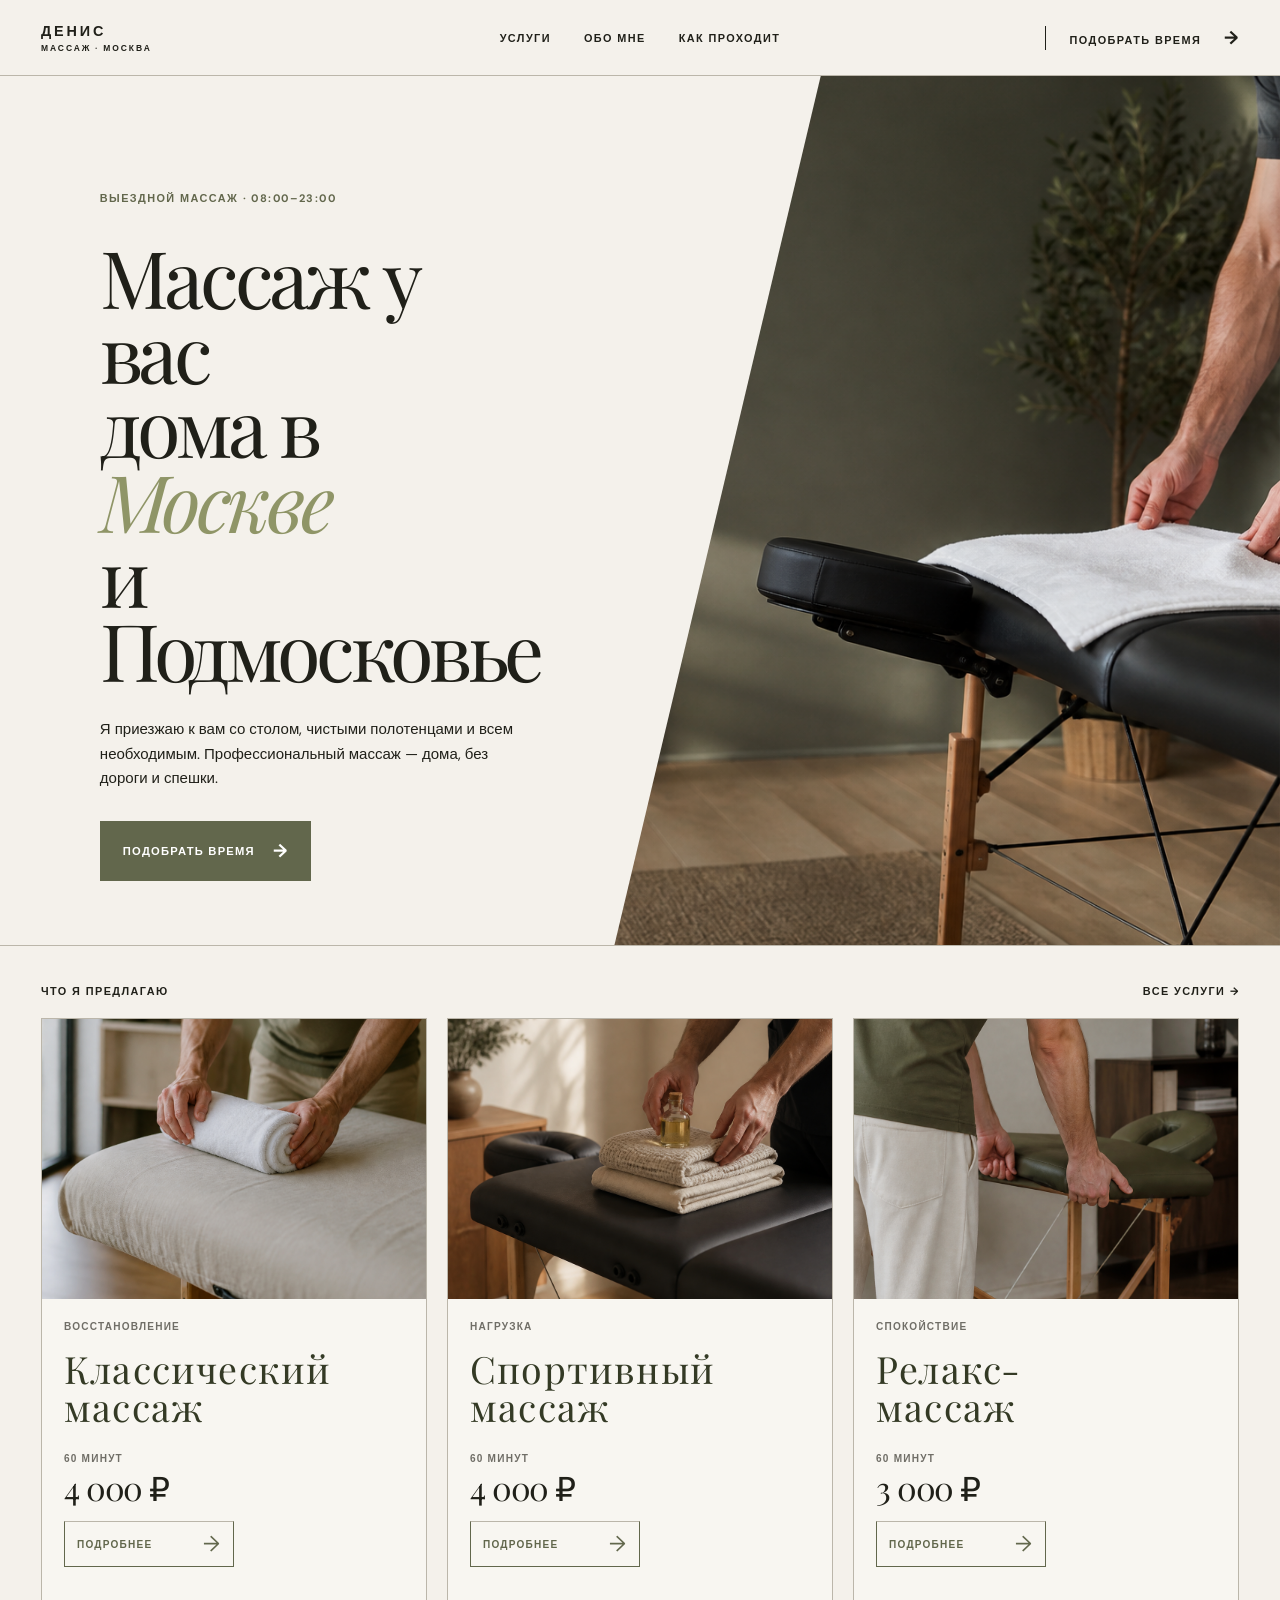
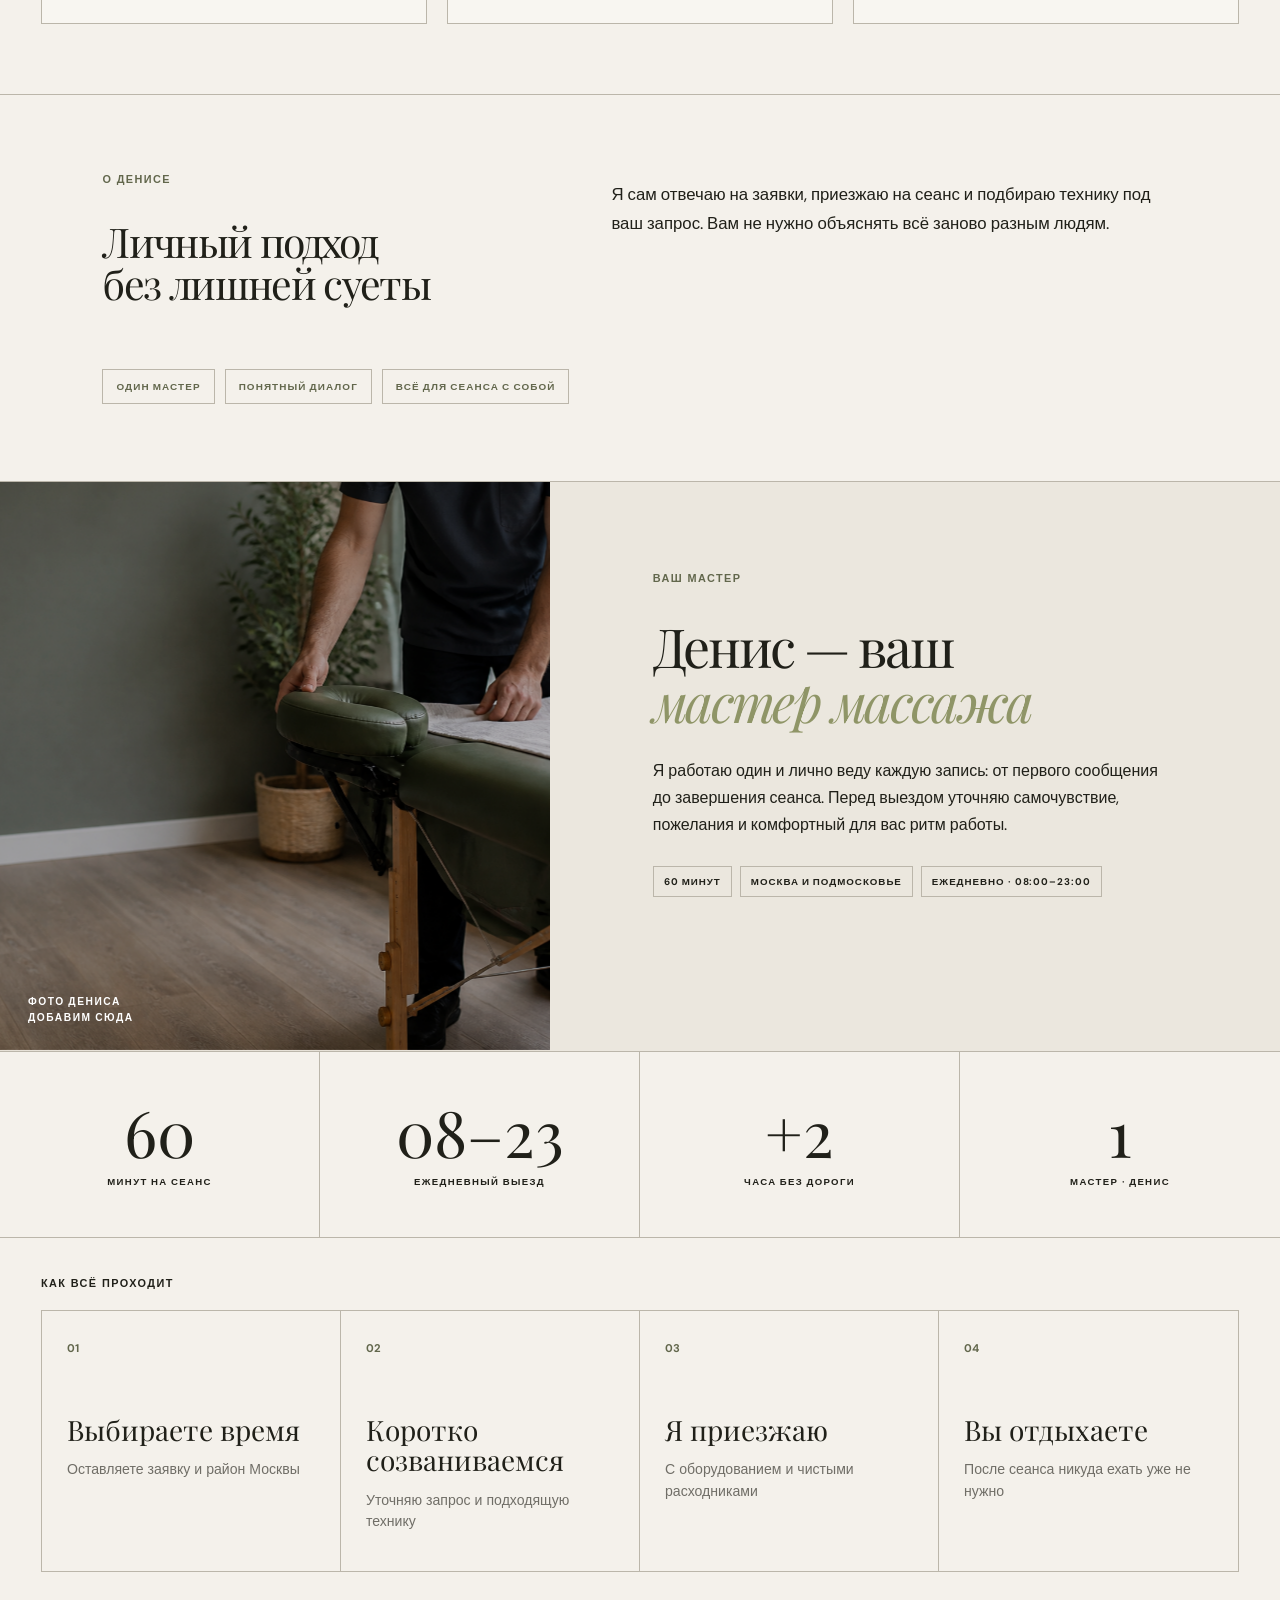
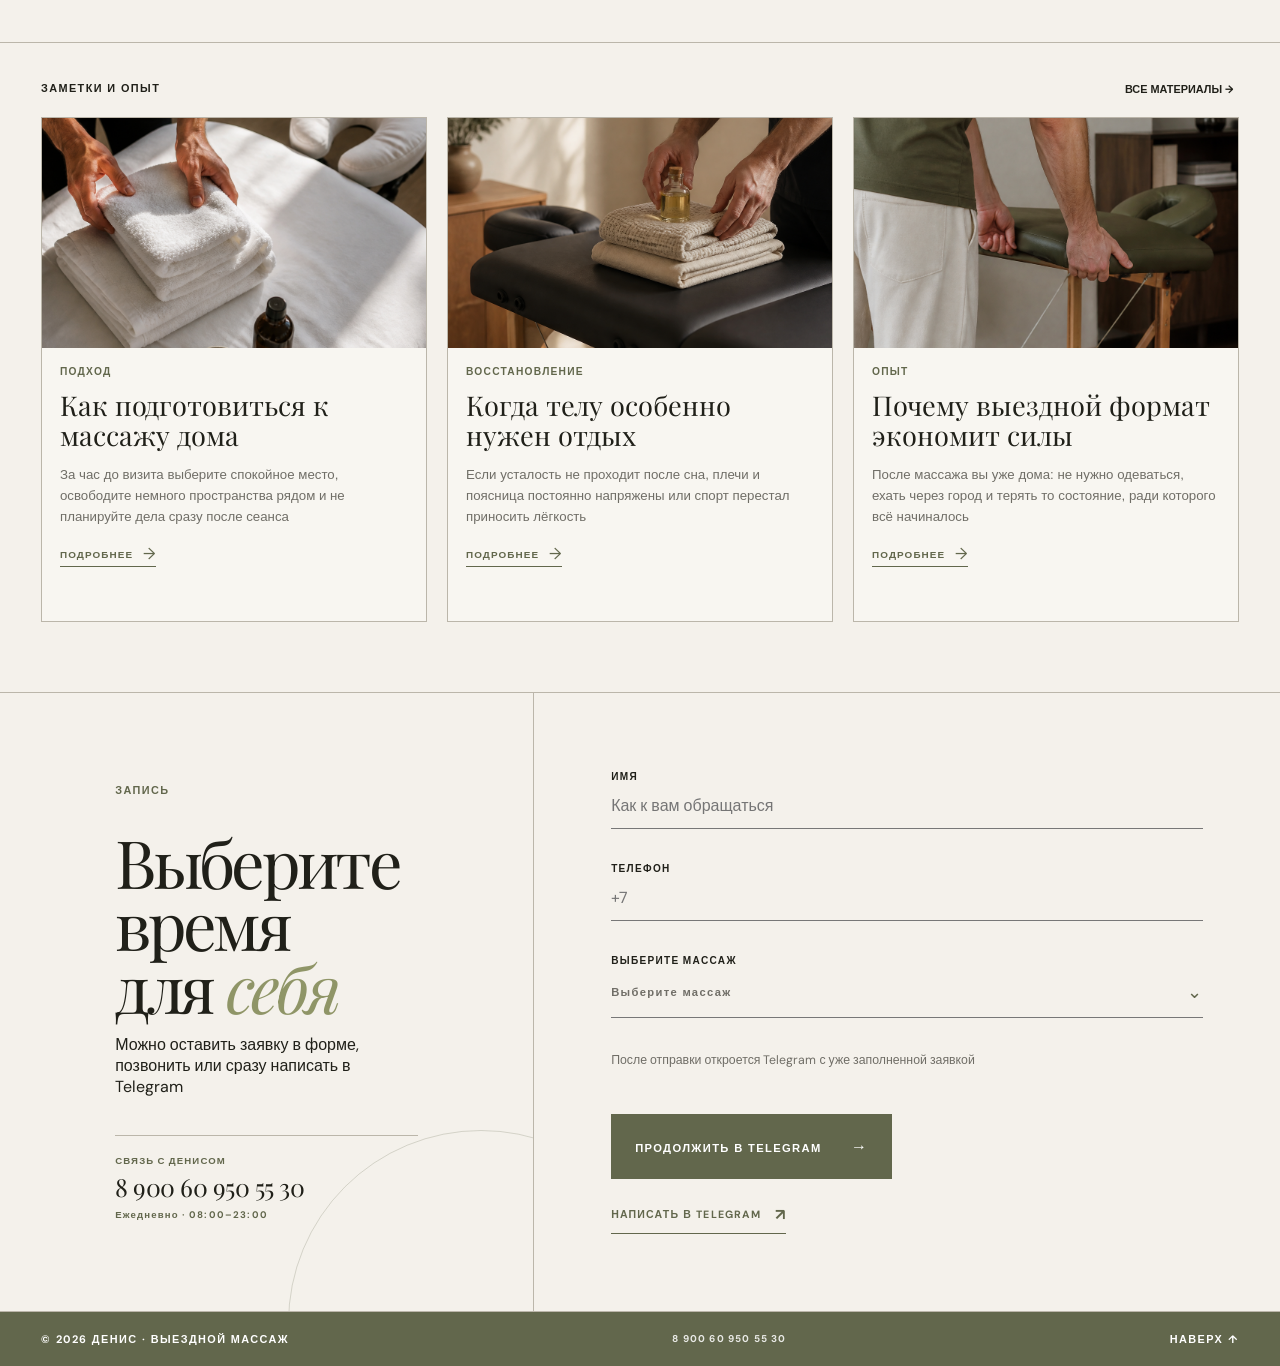
==== variants/v4/index.html @ c34b3ae1 "Publish Denis massage landing page" ====
<!DOCTYPE html>
<html lang="ru">
<head>
  <meta charset="UTF-8">
  <meta name="viewport" content="width=device-width, initial-scale=1.0">
  <title>Денис — массаж с выездом по Москве</title>
  <link rel="preconnect" href="https://fonts.googleapis.com">
  <link rel="preconnect" href="https://fonts.gstatic.com" crossorigin>
  <link href="https://fonts.googleapis.com/css2?family=DM+Sans:wght@400;500;700&family=Playfair+Display:ital,wght@0,400;0,500;1,400&display=swap" rel="stylesheet">
  <link rel="stylesheet" href="style.css">
</head>
<body>
  <header class="site-header">
    <a class="brand" href="#top">ДЕНИС <small>МАССАЖ · МОСКВА</small></a>
    <nav><a href="#services">УСЛУГИ</a><a href="#about">ОБО МНЕ</a><a href="#process">КАК ПРОХОДИТ</a></nav>
    <a class="header-cta" href="#contact">ПОДОБРАТЬ ВРЕМЯ <span>→</span></a>
  </header>

  <main id="top">
    <section class="hero">
      <div class="hero-copy">
        <p class="eyebrow">ВЫЕЗДНОЙ МАССАЖ · 08:00–23:00</p>
        <h1>Массаж у вас<br>дома в <em>Москве</em><br>и Подмосковье</h1>
        <p class="intro">Я приезжаю к вам со столом, чистыми полотенцами и всем необходимым. Профессиональный массаж — дома, без дороги и спешки.</p>
        <a class="button" href="#contact">ПОДОБРАТЬ ВРЕМЯ <span>→</span></a>
      </div>
      <div class="hero-media"><img src="../../assets/denis-massage/hero-01.png" alt="Денис подготавливает стол к сеансу массажа"></div>
    </section>

    <section id="services" class="work-section">
      <div class="section-line"><span>ЧТО Я ПРЕДЛАГАЮ</span><a href="#contact">ВСЕ УСЛУГИ →</a></div>
      <div class="service-grid">
        <article class="service-card"><button class="service-card__main" type="button" aria-expanded="false" aria-label="Открыть состав классического массажа"><img src="../../assets/denis-massage/service-01.png" alt="Подготовка к массажу"><span><small>ВОССТАНОВЛЕНИЕ</small><h2>Классический<br>массаж</h2><b>60 МИНУТ</b><strong class="service-price">4 000 ₽</strong><i class="service-card__more">ПОДРОБНЕЕ <em>→</em></i></span></button><div class="service-card__details"><div><p>Классический массаж — для снятия напряжения после рабочего дня и возвращения лёгкости</p><strong>ЧТО ВХОДИТ</strong><ul><li>спина, шея и плечи</li><li>спокойный темп под ваше самочувствие</li><li>масла, полотенца и стол привезу с собой</li></ul></div></div></article>
        <article class="service-card"><button class="service-card__main" type="button" aria-expanded="false" aria-label="Открыть состав спортивного массажа"><img src="../../assets/denis-massage/service-02.png" alt="Инвентарь мастера"><span><small>НАГРУЗКА</small><h2>Спортивный<br>массаж</h2><b>60 МИНУТ</b><strong class="service-price">4 000 ₽</strong><i class="service-card__more">ПОДРОБНЕЕ <em>→</em></i></span></button><div class="service-card__details"><div><p>Спортивный массаж — более интенсивная работа с мышцами после нагрузки или при ощущении перегрузки</p><strong>ЧТО ВХОДИТ</strong><ul><li>акцент на зоны, которые беспокоят</li><li>разогрев и глубокая проработка</li><li>рекомендации по восстановлению после сеанса</li></ul></div></div></article>
        <article class="service-card"><button class="service-card__main" type="button" aria-expanded="false" aria-label="Открыть состав релакс-массажа"><img src="../../assets/denis-massage/service-03.png" alt="Массажный стол"><span><small>СПОКОЙСТВИЕ</small><h2>Релакс-<br>массаж</h2><b>60 МИНУТ</b><strong class="service-price">3 000 ₽</strong><i class="service-card__more">ПОДРОБНЕЕ <em>→</em></i></span></button><div class="service-card__details"><div><p>Релакс-массаж — неспешный формат, чтобы переключиться и снять накопившуюся усталость</p><strong>ЧТО ВХОДИТ</strong><ul><li>мягкие расслабляющие техники</li><li>комфортная интенсивность без спешки</li><li>время, чтобы спокойно выдохнуть</li></ul></div></div></article>
      </div>
    </section>

    <section id="about" class="about-note reveal">
      <div><p class="eyebrow">О ДЕНИСЕ</p><h2>Личный подход<br>без лишней суеты</h2></div>
      <p class="about-lead">Я сам отвечаю на заявки, приезжаю на сеанс и подбираю технику под ваш запрос. Вам не нужно объяснять всё заново разным людям.</p>
      <div class="about-points"><span>ОДИН МАСТЕР</span><span>ПОНЯТНЫЙ ДИАЛОГ</span><span>ВСЁ ДЛЯ СЕАНСА С СОБОЙ</span></div>
    </section>

    <section class="master reveal" aria-labelledby="master-title">
      <div class="master-photo"><img class="parallax-media" src="../../assets/denis-massage/hero-04.png" alt="Фотография массажиста Дениса — замените на личный портрет"><span>ФОТО ДЕНИСА<br>ДОБАВИМ СЮДА</span></div>
      <div class="master-copy"><p class="eyebrow">ВАШ МАСТЕР</p><h2 id="master-title">Денис — ваш<br><em>мастер массажа</em></h2><p>Я работаю один и лично веду каждую запись: от первого сообщения до завершения сеанса. Перед выездом уточняю самочувствие, пожелания и комфортный для вас ритм работы.</p><div class="master-details"><span>60 МИНУТ</span><span>МОСКВА И ПОДМОСКОВЬЕ</span><span>ЕЖЕДНЕВНО · 08:00–23:00</span></div></div>
    </section>

    <section class="figures reveal" aria-label="Формат работы"><div><strong>60</strong><span>МИНУТ НА СЕАНС</span></div><div><strong>08–23</strong><span>ЕЖЕДНЕВНЫЙ ВЫЕЗД</span></div><div><strong>+2</strong><span>ЧАСА БЕЗ ДОРОГИ</span></div><div><strong>1</strong><span>МАСТЕР · ДЕНИС</span></div></section>

    <section id="process" class="process"><div class="section-line"><span>КАК ВСЁ ПРОХОДИТ</span></div><div class="process-grid"><article><b>01</b><h3>Выбираете время</h3><p>Оставляете заявку и район Москвы</p></article><article><b>02</b><h3>Коротко созваниваемся</h3><p>Уточняю запрос и подходящую технику</p></article><article><b>03</b><h3>Я приезжаю</h3><p>С оборудованием и чистыми расходниками</p></article><article><b>04</b><h3>Вы отдыхаете</h3><p>После сеанса никуда ехать уже не нужно</p></article></div></section>

    <section class="journal reveal"><div class="section-line"><span>ЗАМЕТКИ И ОПЫТ</span><button class="all-materials" type="button" data-materials-open>ВСЕ МАТЕРИАЛЫ →</button></div><div class="journal-grid" data-hover-style="lift" data-journal-link="underline"><article class="journal-card"><button class="journal-card__main" type="button" aria-expanded="false"><img src="../../assets/denis-massage/service-04.png" alt="Подготовка к сеансу"><div><p>ПОДХОД</p><h3>Как подготовиться к массажу дома</h3><span>За час до визита выберите спокойное место, освободите немного пространства рядом и не планируйте дела сразу после сеанса</span><i class="journal-card__more">ПОДРОБНЕЕ <em>→</em></i></div></button><div class="journal-card__details"><div><strong>КРАТКАЯ ИНСТРУКЦИЯ</strong><ol><li>Выберите тихое место, где поместится стол</li><li>Освободите проход к месту сеанса</li><li>Не ешьте плотно за 60–90 минут до визита</li><li>Расскажите Денису о самочувствии и зонах, которые беспокоят</li></ol></div></div></article><article class="journal-card"><button class="journal-card__main" type="button" aria-expanded="false"><img src="../../assets/denis-massage/service-02.png" alt="Массажные принадлежности"><div><p>ВОССТАНОВЛЕНИЕ</p><h3>Когда телу особенно нужен отдых</h3><span>Если усталость не проходит после сна, плечи и поясница постоянно напряжены или спорт перестал приносить лёгкость</span><i class="journal-card__more">ПОДРОБНЕЕ <em>→</em></i></div></button><div class="journal-card__details"><div><strong>ОБРАТИТЕ ВНИМАНИЕ</strong><ol><li>Напряжение в шее и плечах не проходит после сна</li><li>Поясница устаёт от сидячей работы</li><li>После спорта мышцы долго остаются тяжёлыми</li><li>Отдых перестал возвращать привычную лёгкость</li></ol></div></div></article><article class="journal-card"><button class="journal-card__main" type="button" aria-expanded="false"><img src="../../assets/denis-massage/service-03.png" alt="Рабочее место мастера"><div><p>ОПЫТ</p><h3>Почему выездной формат экономит силы</h3><span>После массажа вы уже дома: не нужно одеваться, ехать через город и терять то состояние, ради которого всё начиналось</span><i class="journal-card__more">ПОДРОБНЕЕ <em>→</em></i></div></button><div class="journal-card__details"><div><strong>ЧТО ОСТАЁТСЯ У ВАС</strong><ol><li>Время, которое обычно уходит на дорогу</li><li>Возможность сразу отдохнуть или лечь спать</li><li>Стол, масла и полотенца уже привезены</li><li>Спокойное состояние после сеанса</li></ol></div></div></article></div></section>

    <section id="contact" class="contact reveal"><div class="contact-intro"><p class="eyebrow">ЗАПИСЬ</p><h2>Выберите время<br>для <em>себя</em></h2><p>Можно оставить заявку в форме, позвонить или сразу написать в Telegram</p><div class="contact-direct"><span>СВЯЗЬ С ДЕНИСОМ</span><strong>8 900 60 950 55 30</strong><small>Ежедневно · 08:00–23:00</small></div></div><form data-booking-form><label>ИМЯ<input name="name" type="text" placeholder="Как к вам обращаться" required></label><label>ТЕЛЕФОН<input name="phone" type="tel" placeholder="+7" required></label><div class="massage-field"><span>ВЫБЕРИТЕ МАССАЖ</span><button class="massage-select__trigger is-placeholder" type="button" aria-expanded="false">Выберите массаж <b>⌄</b></button><div class="massage-select__menu" hidden><button type="button">Классический массаж</button><button type="button">Спортивный массаж</button><button type="button">Релакс-массаж</button><button type="button">Лимфодренажный массаж</button></div></div><p class="booking-hint">После отправки откроется Telegram с уже заполненной заявкой</p><button type="submit">ПРОДОЛЖИТЬ В TELEGRAM <span>→</span></button><a class="telegram-link" data-telegram-link href="https://t.me/share/url?url=&text=Хочу%20записаться%20на%20массаж" target="_blank" rel="noopener">НАПИСАТЬ В TELEGRAM <span>↗</span></a></form></section>
  </main>
  <footer><span>© 2026 ДЕНИС · ВЫЕЗДНОЙ МАССАЖ</span><span class="footer-phone">8 900 60 950 55 30</span><a href="#top">НАВЕРХ ↑</a></footer>
  <dialog class="materials-dialog" data-materials-dialog><div class="materials-dialog__head"><div><p class="eyebrow">ЗАМЕТКИ И ОПЫТ</p><h2>Все материалы</h2></div><button type="button" data-materials-close aria-label="Закрыть">×</button></div><div class="materials-filter" role="group"><button type="button" class="is-active" data-filter="all">Все</button><button type="button" data-filter="approach">Подход</button><button type="button" data-filter="recovery">Восстановление</button><button type="button" data-filter="experience">Опыт</button></div><div class="materials-list"><button type="button" data-topic="approach" data-material="prepare"><b>ПОДХОД</b><h3>Как подготовиться к массажу дома</h3><span>ОТКРЫТЬ МАТЕРИАЛ →</span></button><button type="button" data-topic="recovery" data-material="rest"><b>ВОССТАНОВЛЕНИЕ</b><h3>Когда телу особенно нужен отдых</h3><span>ОТКРЫТЬ МАТЕРИАЛ →</span></button><button type="button" data-topic="experience" data-material="home"><b>ОПЫТ</b><h3>Почему выездной формат экономит силы</h3><span>ОТКРЫТЬ МАТЕРИАЛ →</span></button></div><section class="material-reading" data-material-reading hidden></section></dialog>
  <script src="script.js"></script>
</body>
</html>
---- variants/v4/style.css ----
:root{--ink:#202019;--paper:#f4f1eb;--olive:#62674c;--line:#bbb6aa;--muted:#706e67}*{box-sizing:border-box}html{scroll-behavior:smooth}body{margin:0;background:var(--paper);color:var(--ink);font-family:"DM Sans",sans-serif}.site-header{height:76px;border-bottom:1px solid var(--line);display:grid;grid-template-columns:1fr auto 1fr;align-items:center;padding:0 3.2vw;gap:30px}.brand{font-weight:700;letter-spacing:.2em;font-size:.9rem;color:inherit;text-decoration:none}.brand small{display:block;font-size:.53rem;letter-spacing:.23em;margin-top:3px}nav{display:flex;gap:33px}nav a,.header-cta,.section-line,.eyebrow,footer{font-size:.68rem;font-weight:700;letter-spacing:.13em}.site-header a{color:inherit;text-decoration:none}.header-cta{justify-self:end;border-left:1px solid var(--ink);padding-left:24px}.header-cta span,.button span{margin-left:18px;font-size:1.15rem}.hero{min-height:600px;border-bottom:1px solid var(--line);display:grid;grid-template-columns:48% 52%;position:relative}.hero-copy{padding:9vw 7.8vw 5vw}.eyebrow{color:var(--olive);margin:0 0 34px}.hero h1,.about h2,.contact h2{font:400 clamp(3.3rem,6.2vw,6.8rem)/.94 "Playfair Display",serif;letter-spacing:-.055em;margin:0}.hero h1 em,.contact h2 em{color:#8f9567;font-weight:400}.intro{max-width:425px;font-size:.94rem;line-height:1.65;margin:30px 0}.button{display:inline-flex;align-items:center;background:var(--olive);color:#fff;text-decoration:none;padding:18px 23px;font-size:.7rem;font-weight:700;letter-spacing:.11em}.hero-media{clip-path:polygon(31% 0,100% 0,100% 100%,0 100%);overflow:hidden}.hero-media img{width:100%;height:100%;object-fit:cover;object-position:center}.work-section,.process{padding:38px 3.2vw 70px;border-bottom:1px solid var(--line)}.section-line{display:flex;justify-content:space-between;padding-bottom:20px}.section-line a{color:inherit;text-decoration:none}.service-grid{display:grid;grid-template-columns:repeat(3,1fr);gap:20px}.service-grid article{border:1px solid var(--line);background:#f8f6f1}.service-grid img{width:100%;height:280px;object-fit:cover}.service-grid div{padding:17px}.service-grid p,.service-grid span{font-size:.63rem;font-weight:700;letter-spacing:.12em;color:var(--muted)}.service-grid h2{font:400 2.35rem/1 "Playfair Display",serif;margin:15px 0 24px}.about{display:grid;grid-template-columns:43% 57%;border-bottom:1px solid var(--line);min-height:520px}.about>img{width:100%;height:100%;object-fit:cover}.about-copy{padding:7vw 8vw;background:linear-gradient(90deg,transparent 62%,rgba(255,255,255,.32) 62%)}.about h2{font-size:clamp(2.8rem,4.2vw,5.3rem)}.about-copy>p:not(.eyebrow){max-width:520px;line-height:1.7;margin:28px 0}.text-link{font-size:.7rem;font-weight:700;letter-spacing:.1em;color:var(--olive);text-decoration:none;border-bottom:1px solid currentColor;padding-bottom:5px}.figures{display:grid;grid-template-columns:repeat(4,1fr);border-bottom:1px solid var(--line)}.figures div{min-height:185px;border-right:1px solid var(--line);display:grid;place-content:center;text-align:center}.figures div:last-child{border:0}.figures strong{font:400 clamp(3rem,5vw,5rem)/1 "Playfair Display",serif}.figures span{margin-top:11px;font-size:.6rem;font-weight:700;letter-spacing:.14em}.process-grid{display:grid;grid-template-columns:repeat(4,1fr);border:1px solid var(--line)}.process-grid article{min-height:240px;padding:25px;border-right:1px solid var(--line)}.process-grid article:last-child{border:0}.process b{font-size:.7rem;color:var(--olive)}.process h3{font:400 1.75rem/1.1 "Playfair Display",serif;margin:58px 0 10px}.process p{font-size:.88rem;color:var(--muted);line-height:1.5}.contact{display:grid;grid-template-columns:1fr 1.4fr;border-bottom:1px solid var(--line)}.contact>div{padding:7vw 9vw}.contact h2{font-size:clamp(3.2rem,5.2vw,6rem)}.contact>div>p:last-child{line-height:1.7}.contact form{padding:6vw;border-left:1px solid var(--line);display:grid;gap:22px}.contact label{font-size:.63rem;font-weight:700;letter-spacing:.13em}.contact input,.contact select{width:100%;border:0;border-bottom:1px solid #777;background:transparent;padding:12px 0;font:1rem "DM Sans",sans-serif;outline:0}.contact button{justify-self:start;margin-top:12px;border:0;background:var(--olive);color:#fff;padding:18px 24px;font-size:.7rem;font-weight:700;letter-spacing:.12em;cursor:pointer}.contact button span{margin-left:25px;font-size:1rem}footer{display:flex;justify-content:space-between;padding:20px 3.2vw;background:var(--olive);color:#fff}footer a{color:#fff;text-decoration:none}@media(max-width:760px){.site-header{grid-template-columns:1fr auto;height:68px}.site-header nav{display:none}.hero,.about,.contact{grid-template-columns:1fr}.hero-copy{padding:90px 7vw 45px}.hero-media{clip-path:none;height:420px}.service-grid,.figures,.process-grid{grid-template-columns:1fr}.service-grid,.process-grid{gap:14px;border:0}.service-grid article,.process-grid article{border:1px solid var(--line)}.figures div{min-height:135px;border-bottom:1px solid var(--line)}.about>img{height:420px}.about-copy,.contact>div,.contact form{padding:60px 7vw;border:0}.contact form{border-top:1px solid var(--line)}}
/* V4 interaction and editorial extensions */
.reveal,.service-grid article,.process-grid article,.journal-grid article{opacity:0;transform:translateY(28px);transition:opacity .7s cubic-bezier(.22,1,.36,1) var(--delay,0ms),transform .7s cubic-bezier(.22,1,.36,1) var(--delay,0ms)}
.reveal.is-visible,.service-grid article.is-visible,.process-grid article.is-visible,.journal-grid article.is-visible{opacity:1;transform:none}
.site-header a,.button,.service-grid article,.process-grid article,.journal-grid article,.contact button{transition:transform .32s cubic-bezier(.22,1,.36,1),box-shadow .32s ease,background .25s ease,color .25s ease}
.site-header a:hover,.text-link:hover{color:var(--olive)}.button:hover,.contact button:hover{transform:translateY(-3px);box-shadow:0 14px 26px rgba(45,48,34,.22);background:#4e533c}.service-grid article:hover,.journal-grid article:hover{transform:translateY(-8px);box-shadow:0 18px 34px rgba(32,32,25,.13)}.service-grid article:hover img,.journal-grid article:hover img{filter:saturate(1.12);transform:scale(1.03)}.service-grid img,.journal-grid img{transition:transform .5s cubic-bezier(.22,1,.36,1),filter .4s ease}.service-grid article,.journal-grid article{overflow:hidden}.process-grid article:hover{background:#ebe7de;transform:translateY(-4px)}
.master{display:grid;grid-template-columns:43% 57%;border-bottom:1px solid var(--line);min-height:570px}.master-photo{position:relative;overflow:hidden;background:#e6e1d7}.master-photo img{width:100%;height:100%;object-fit:cover;filter:brightness(.75)}.master-photo span{position:absolute;left:28px;bottom:24px;color:#fff;font-size:.64rem;line-height:1.6;font-weight:700;letter-spacing:.15em}.master-copy{padding:7vw 8vw;background:linear-gradient(90deg,transparent 62%,rgba(255,255,255,.32) 62%)}.master h2{font:400 clamp(2.8rem,4.2vw,5.3rem)/.96 "Playfair Display",serif;letter-spacing:-.045em;margin:0}.master h2 em{color:#8f9567}.master-copy>p:not(.eyebrow){max-width:560px;line-height:1.7;margin:28px 0}.master-details{display:flex;flex-wrap:wrap;gap:8px}.master-details span{border:1px solid var(--line);padding:8px 10px;font-size:.61rem;font-weight:700;letter-spacing:.1em}
.journal{padding:38px 3.2vw 70px;border-bottom:1px solid var(--line)}.journal-grid{display:grid;grid-template-columns:repeat(3,1fr);gap:20px}.journal-grid article{border:1px solid var(--line);background:#f8f6f1}.journal-grid img{width:100%;height:230px;object-fit:cover}.journal-grid div{padding:18px}.journal-grid p,.journal-grid a{font-size:.64rem;font-weight:700;letter-spacing:.12em;color:var(--olive);text-decoration:none}.journal-grid h3{font:400 1.7rem/1.08 "Playfair Display",serif;margin:14px 0 24px}.select-wrap{display:block;position:relative}.select-wrap::after{content:"⌄";position:absolute;right:4px;bottom:13px;font-size:1rem;pointer-events:none;color:var(--olive)}.contact select{appearance:none;cursor:pointer;padding-right:28px}.contact select:focus,.contact input:focus{border-bottom-color:var(--olive);box-shadow:0 5px 0 -4px var(--olive)}
@media(max-width:760px){.master{grid-template-columns:1fr}.master-photo{height:420px}.master-copy{padding:60px 7vw}.journal-grid{grid-template-columns:1fr}.journal-grid img{height:270px}}

/* Разводим вводный блок и личный профиль Дениса */
.about{display:none}.about-note{display:grid;grid-template-columns:minmax(260px,.8fr) 1fr;gap:56px;padding:6vw 8vw;border-bottom:1px solid var(--line);align-items:start}.about-note h2{font:400 clamp(2.1rem,3.2vw,3.8rem)/1.04 "Playfair Display",serif;letter-spacing:-.04em;margin:0}.about-lead{max-width:560px;margin:8px 0 0;font-size:1.05rem;line-height:1.75}.about-points{grid-column:1/-1;display:flex;gap:10px;flex-wrap:wrap;margin-top:8px}.about-points span{padding:10px 13px;border:1px solid var(--line);font-size:.62rem;font-weight:700;letter-spacing:.11em;color:var(--olive)}

/* Кастомный список — карточка, а не нативное меню браузера */
.massage-field{position:relative;z-index:5}.massage-field>span{display:block;font-size:.63rem;font-weight:700;letter-spacing:.13em}.massage-select__trigger{width:100%;display:flex;justify-content:space-between;align-items:center;padding:13px 0;border:0;border-bottom:1px solid #777;background:transparent;color:var(--ink);font:1rem "DM Sans",sans-serif;text-align:left;cursor:pointer}.massage-select__trigger b{font-size:1.15rem;font-weight:400;color:var(--olive);transition:transform .22s ease}.massage-field.is-open .massage-select__trigger b{transform:rotate(180deg)}.massage-select__menu{position:absolute;left:0;right:0;top:calc(100% + 10px);padding:9px;border:1px solid rgba(32,32,25,.09);border-radius:18px;background:#fff;box-shadow:0 18px 36px rgba(32,32,25,.16)}.massage-select__menu[hidden]{display:none}.massage-select__menu button{width:100%;display:flex;align-items:center;padding:12px 13px;border:0;border-radius:11px;background:transparent;color:var(--ink);font:500 .95rem "DM Sans",sans-serif;text-align:left;cursor:pointer;transition:background .18s,color .18s}.massage-select__menu button:hover,.massage-select__menu button.is-selected{background:#f0eee8;color:var(--olive)}

@media(max-width:760px){.about-note{grid-template-columns:1fr;padding:60px 7vw;gap:18px}.about-points{margin-top:6px}.about-lead{margin:0}}

/* Раскрывающиеся услуги */
.service-card{overflow:hidden}.service-card__main{display:block;width:100%;padding:0;border:0;background:#f8f6f1;color:var(--ink);text-align:left;cursor:pointer}.service-card__main img{display:block;width:100%;height:280px;object-fit:cover}.service-card__main>span{display:block;padding:17px}.service-card__main small,.service-card__main b{display:block;font-size:.63rem;font-weight:700;letter-spacing:.12em;color:var(--muted)}.service-card__main h2{font:400 2.35rem/1 "Playfair Display",serif;margin:15px 0 24px}.service-card__main i{display:flex;justify-content:space-between;align-items:center;margin-top:16px;padding-top:12px;border-top:1px solid var(--line);font-style:normal;font-size:.63rem;font-weight:700;letter-spacing:.12em;color:var(--olive)}.service-card__main i em{font:400 1.35rem/1 "DM Sans",sans-serif;transition:transform .28s ease}.service-card.is-open .service-card__main i em{transform:rotate(45deg)}.service-card__details{display:grid;grid-template-rows:0fr;background:#eeebe4;transition:grid-template-rows .38s cubic-bezier(.22,1,.36,1)}.service-card__details>*{overflow:hidden}.service-card.is-open .service-card__details{grid-template-rows:1fr}.service-card__details p,.service-card__details ul{margin:0 18px}.service-card__details p{padding-top:18px;font-size:.9rem;line-height:1.55}.service-card__details ul{padding:14px 0 19px 18px;font-size:.78rem;line-height:1.7;color:var(--muted)}

/* Заметки: четыре демонстрационных hover-эффекта */
.all-materials{border:0;background:transparent;color:var(--ink);font:inherit;cursor:pointer}.hover-chooser{display:flex;align-items:center;gap:6px;flex-wrap:wrap;margin:-4px 0 18px}.hover-chooser span{margin-right:4px;color:var(--muted);font-size:.6rem;font-weight:700;letter-spacing:.12em}.hover-chooser button{padding:6px 8px;border:1px solid var(--line);border-radius:4px;background:transparent;color:var(--muted);font:600 .6rem "DM Sans",sans-serif;letter-spacing:.07em;cursor:pointer}.hover-chooser button.is-active,.hover-chooser button:hover{background:var(--olive);border-color:var(--olive);color:#fff}.journal-grid article>div>span{display:block;margin-top:15px;color:var(--muted);font-size:.83rem;line-height:1.58}.journal-grid[data-hover-style="frame"] article:hover{transform:none;box-shadow:inset 0 0 0 6px var(--olive)}.journal-grid[data-hover-style="frame"] article:hover img{transform:none;filter:sepia(.22)}.journal-grid[data-hover-style="reveal"] article{position:relative}.journal-grid[data-hover-style="reveal"] article::after{content:"ЧИТАТЬ ЗАМЕТКУ →";position:absolute;inset:auto 16px 16px 16px;padding:12px;background:var(--olive);color:#fff;font-size:.62rem;font-weight:700;letter-spacing:.11em;transform:translateY(60px);opacity:0;transition:transform .3s ease,opacity .3s ease}.journal-grid[data-hover-style="reveal"] article:hover::after{transform:translateY(0);opacity:1}.journal-grid[data-hover-style="reveal"] article:hover{transform:none;box-shadow:none}.journal-grid[data-hover-style="quiet"] article:hover{transform:none;box-shadow:none;background:#eeebe4}.journal-grid[data-hover-style="quiet"] article:hover img{transform:scale(1.01);filter:grayscale(.25)}

/* До выбора остаётся нейтральная строка, без акцента */
.massage-select__trigger.is-placeholder{color:var(--muted)}

/* Карточка услуги остаётся чистой до клика, а состав открывается отдельным акцентным слоем */
.service-card__main>span{padding:22px}.service-card__main h2{margin:18px 0 28px}.service-card.is-open .service-card__main{background:#eeebe4}.service-card.is-open .service-card__main img{filter:brightness(.86) saturate(.9)}.service-card__details{background:var(--olive);color:#fff}.service-card__details p,.service-card__details ul{margin:0 22px}.service-card__details p{padding-top:22px;font-size:.92rem;line-height:1.6}.service-card__details strong{display:block;margin:18px 22px 0;font-size:.62rem;letter-spacing:.13em}.service-card__details ul{padding:13px 0 24px 18px;color:rgba(255,255,255,.82);font-size:.8rem;line-height:1.75}

/* Раскрытая часть остаётся светлой и читаемой, без декоративной заливки */
.service-card__details{background:#f8f6f1;color:var(--ink);border-top:1px solid var(--line)}.service-card__details p{color:var(--ink);font-weight:500}.service-card__details strong{color:var(--olive)}.service-card__details ul{display:grid;gap:0;padding:10px 0 24px;list-style:none;color:var(--ink)}.service-card__details li{display:grid;grid-template-columns:20px 1fr;gap:8px;padding:10px 0;border-top:1px solid rgba(98,103,76,.24)}.service-card__details li::before{content:"—";color:var(--olive);font-weight:700}

/* Кнопка даёт понятную причину нажать на услугу */
.service-card__more{display:inline-flex;align-items:center;gap:18px;margin-top:20px;padding:10px 12px;border:1px solid var(--olive);background:transparent;color:var(--olive);font-style:normal;font-size:.61rem;font-weight:700;letter-spacing:.11em}.service-card__more em{font:400 1rem/1 "DM Sans",sans-serif}.service-card__main:hover .service-card__more{background:var(--olive);color:#fff}.service-card__main h2{color:#343a25}

/* Закрытые подробности не оставляют под карточками пустых цветных блоков */
.service-card__details,.journal-card__details{display:block;max-height:0;overflow:hidden;border-top:0;background:transparent;transition:max-height .38s cubic-bezier(.22,1,.36,1),background .22s ease}.service-card.is-open .service-card__details{max-height:420px;border-top:1px solid var(--line);background:#f8f6f1}.journal-card.is-open .journal-card__details{max-height:500px;background:#eeebe4}.service-card__more{width:50%;min-width:132px;justify-content:space-between}

/* В услугах интерактивна только кнопка «Подробнее», не вся карточка */
.service-grid article:hover{transform:none;box-shadow:none}.service-grid article:hover img{filter:none;transform:none}.service-card__main:hover .service-card__more{background:transparent;color:var(--olive)}.service-card__main:has(.service-card__more:hover) .service-card__more{background:var(--olive);color:#fff}

/* Цена отделена от длительности и считывается с первого взгляда */
.service-price{display:block;margin-top:8px;color:var(--ink);font:400 2.05rem/1 "Playfair Display",serif;letter-spacing:-.035em}

/* Заметки раскрываются так же спокойно, как и услуги */
.journal-card__main{display:block;width:100%;padding:0;border:0;background:transparent;color:var(--ink);text-align:left;cursor:pointer}.journal-card__main img{display:block;width:100%;height:230px;object-fit:cover}.journal-card__main>div{padding:18px}.journal-card__main p{font-size:.64rem;font-weight:700;letter-spacing:.12em;color:var(--olive);margin:0}.journal-card__main h3{font:400 1.7rem/1.08 "Playfair Display",serif;margin:14px 0 0}.journal-card__main span{display:block;margin-top:15px;color:var(--muted);font-size:.83rem;line-height:1.58}.journal-card__more{display:inline-flex;align-items:center;gap:10px;margin-top:18px;padding-bottom:4px;color:var(--olive);font-style:normal;font-size:.62rem;font-weight:700;letter-spacing:.11em}.journal-card__more em{font:400 1rem/1 "DM Sans",sans-serif;transition:transform .25s ease}.journal-card__main:hover .journal-card__more em{transform:translateX(4px)}.journal-card__details{display:grid;grid-template-rows:0fr;background:#eeebe4;transition:grid-template-rows .38s cubic-bezier(.22,1,.36,1)}.journal-card__details>div{overflow:hidden}.journal-card.is-open .journal-card__details{grid-template-rows:1fr}.journal-card__details>div{padding:0 18px}.journal-card__details strong{display:block;padding-top:18px;color:var(--olive);font-size:.61rem;letter-spacing:.12em}.journal-card__details ol{display:grid;gap:0;margin:14px 0 8px;padding:0;list-style:none;counter-reset:note}.journal-card__details li{counter-increment:note;display:grid;grid-template-columns:24px 1fr;gap:7px;padding:10px 0;border-top:1px solid rgba(98,103,76,.24);font-size:.82rem;line-height:1.45}.journal-card__details li::before{content:"0" counter(note);color:var(--olive);font-size:.63rem;font-weight:700;letter-spacing:.08em}.journal-card.is-open .journal-card__main{background:#f8f6f1}.journal-card.is-open .journal-card__main img{filter:saturate(.9)}

/* Четыре варианта текстовой ссылки в заметках */
.journal-link-chooser{display:flex;align-items:center;gap:6px;flex-wrap:wrap;margin:-4px 0 18px}.journal-link-chooser span{margin-right:4px;color:var(--muted);font-size:.6rem;font-weight:700;letter-spacing:.12em}.journal-link-chooser button{padding:6px 8px;border:1px solid var(--line);border-radius:4px;background:transparent;color:var(--muted);font:600 .6rem "DM Sans",sans-serif;letter-spacing:.07em;cursor:pointer}.journal-link-chooser button.is-active,.journal-link-chooser button:hover{background:var(--olive);border-color:var(--olive);color:#fff}.journal-grid[data-journal-link="underline"] .journal-card__more{border-bottom:1px solid currentColor}.journal-grid[data-journal-link="arrow"] .journal-card__more{border:0}.journal-grid[data-journal-link="marker"] .journal-card__more{padding:5px 8px;background:#e5e6d8}.journal-grid[data-journal-link="brackets"] .journal-card__more::before{content:"["}.journal-grid[data-journal-link="brackets"] .journal-card__more::after{content:"]"}.journal-grid[data-journal-link="brackets"] .journal-card__more{gap:4px}

/* Финальное правило для заметок: без серого прямоугольника в закрытом виде */
.journal-card__details{display:block;max-height:0;overflow:hidden;background:transparent;transition:max-height .38s cubic-bezier(.22,1,.36,1),background .22s ease}.journal-card.is-open .journal-card__details{max-height:500px;background:#eeebe4}.journal-card__details>div{min-height:0}

/* В открытой заметке сохраняется тот же светлый фон карточки */
.journal-card.is-open .journal-card__details{background:transparent}

/* Единое поле для текста о мастере */
.master-copy{background:#ebe7de}.master h2{max-width:560px;line-height:1.02}.master h2 em{white-space:nowrap}

/* Процесс выстроен лесенкой, а свободное поле держит ритм сетки */
.process-stair{position:relative;min-height:530px;align-items:start;border:1px solid var(--line);background-image:linear-gradient(var(--line) 1px,transparent 1px),linear-gradient(90deg,var(--line) 1px,transparent 1px);background-size:25% 84px}.process-stair article{position:relative;z-index:1;min-height:246px;border:1px solid var(--line);background:var(--paper);margin:-1px 0 0 -1px;padding:25px}.process-stair article:nth-child(2){margin-top:61px}.process-stair article:nth-child(3){margin-top:122px}.process-stair article:nth-child(4){margin-top:183px}.process-stair h3{margin:50px 0 10px}.process-stair article small{display:block;margin-top:24px;color:var(--olive);font-size:.58rem;font-weight:700;letter-spacing:.13em}.process-stair article:hover{background:#f8f6f1}

/* Другие варианты hover для заметок */
.journal-grid[data-hover-style="light"] article:hover{transform:none;box-shadow:0 0 0 1px var(--olive);background:#fff}.journal-grid[data-hover-style="light"] article:hover img{filter:brightness(1.12) saturate(.82);transform:scale(1.015)}.journal-grid[data-hover-style="shift"] article:hover{transform:none;box-shadow:none}.journal-grid[data-hover-style="shift"] article:hover img{transform:translateX(14px) scale(1.04);filter:saturate(.84)}.journal-grid[data-hover-style="shift"] article>div{transition:transform .32s cubic-bezier(.22,1,.36,1)}.journal-grid[data-hover-style="shift"] article:hover>div{transform:translateY(-8px)}.journal-grid[data-hover-style="line"] article{position:relative}.journal-grid[data-hover-style="line"] article::before{content:"";position:absolute;z-index:2;left:18px;right:18px;bottom:16px;height:2px;background:var(--olive);transform:scaleX(0);transform-origin:left;transition:transform .32s cubic-bezier(.22,1,.36,1)}.journal-grid[data-hover-style="line"] article:hover{transform:none;box-shadow:none}.journal-grid[data-hover-style="line"] article:hover::before{transform:scaleX(1)}.journal-grid[data-hover-style="line"] article:hover img{transform:scale(1.015);filter:grayscale(.18)}.journal-grid[data-hover-style="focus"]{transition:opacity .3s ease}.journal-grid[data-hover-style="focus"]:hover article:not(:hover){opacity:.48;transform:none}.journal-grid[data-hover-style="focus"] article:hover{transform:none;box-shadow:0 18px 34px rgba(32,32,25,.15)}

/* Пустое поле формы становится зелёным только после выбора */
.contact .massage-select__trigger{margin:0;padding:13px 0;border-bottom:1px solid #777;background:transparent;color:var(--ink);box-shadow:none}.contact .massage-select__trigger.is-placeholder{color:var(--muted)}.contact .massage-select__trigger:not(.is-placeholder){margin-top:4px;padding:13px 14px;border-bottom:0;background:var(--olive);color:#fff}.contact .massage-select__trigger:not(.is-placeholder) b{color:#fff}.contact .massage-select__menu button{margin:0;background:transparent;color:var(--ink);box-shadow:none}.contact .massage-select__menu button:hover,.contact .massage-select__menu button.is-selected{background:#f0eee8;color:var(--olive)}

/* Контактная зона: три понятных пути связи вместо одной безличной формы */
.contact-intro{position:relative;overflow:hidden}.contact-intro::after{content:"";position:absolute;right:-11vw;bottom:-16vw;width:30vw;height:30vw;border:1px solid rgba(98,103,76,.22);border-radius:50%;pointer-events:none}.contact-direct{position:relative;z-index:1;display:grid;gap:8px;max-width:340px;margin-top:38px;padding-top:18px;border-top:1px solid var(--line)}.contact-direct>span,.contact-direct small{font-size:.6rem;font-weight:700;letter-spacing:.12em;color:var(--olive)}.contact-direct strong{font:400 1.55rem/1 "Playfair Display",serif;letter-spacing:-.02em}.booking-hint{margin:0;color:var(--muted);font-size:.77rem;line-height:1.5}.booking-hint.is-error{color:#9b463d}.telegram-link{display:inline-flex;align-items:center;gap:13px;justify-self:start;color:var(--olive);font-size:.66rem;font-weight:700;letter-spacing:.11em;text-decoration:none;border-bottom:1px solid currentColor;padding-bottom:5px}.telegram-link span{font-size:1rem;line-height:1}.footer-phone{font-size:.62rem;letter-spacing:.12em;opacity:.86}

/* Шапка остаётся в доступе во время чтения страницы */
.site-header{position:sticky;top:0;z-index:30;background:rgba(244,241,235,.94);backdrop-filter:blur(14px)}.master-photo img{will-change:transform}@media(prefers-reduced-motion:reduce){html{scroll-behavior:auto}.reveal,.service-grid article,.process-grid article,.journal-grid article{transition:none!important;transform:none!important}}

/* Начало мобильной версии: компактная шапка, читабельные карточки и ровные отступы */
@media(max-width:760px){body{overflow-x:hidden}.site-header{height:64px;padding:0 5.5vw;gap:12px}.brand{font-size:.75rem;letter-spacing:.16em}.brand small{font-size:.48rem}.header-cta{padding-left:13px;font-size:.56rem;letter-spacing:.09em;white-space:nowrap}.header-cta span{display:none}.hero-copy{padding:66px 7vw 42px}.hero h1{font-size:clamp(3rem,14vw,4.35rem);line-height:.92}.intro{margin:24px 0;font-size:.9rem}.hero-media{height:350px}.work-section,.journal,.process{padding:30px 5.5vw 50px}.section-line{gap:12px;align-items:flex-start}.section-line>a,.all-materials{white-space:nowrap;font-size:.57rem}.service-grid{gap:14px}.service-card__main img{height:235px}.service-card__main>span{padding:19px}.service-card__main h2{font-size:2.1rem;margin:15px 0 22px}.service-card__more{width:52%;min-width:145px}.service-price{font-size:1.85rem}.about-note{padding:52px 7vw;gap:20px}.about-note h2{font-size:2.45rem}.about-lead{font-size:.96rem;line-height:1.65}.master{grid-template-columns:1fr}.master-photo{height:355px}.master-copy{padding:52px 7vw}.master h2{font-size:3rem}.master-details{gap:6px}.master-details span{font-size:.56rem}.figures{grid-template-columns:repeat(2,1fr)}.figures div{min-height:118px;border-bottom:1px solid var(--line)}.figures div:nth-child(2){border-right:0}.figures strong{font-size:3rem}.process-grid{gap:0}.process-grid article{min-height:185px;padding:22px}.process h3{margin:42px 0 9px;font-size:1.55rem}.journal-grid{gap:14px}.journal-card__main img{height:225px}.journal-card__main h3{font-size:1.65rem}.journal-card__details>div{padding-left:16px;padding-right:16px}.contact>div,.contact form{padding:52px 7vw}.contact h2{font-size:3.25rem}.contact form{gap:20px}.contact button{width:100%;justify-content:center}.contact .massage-select__trigger{width:100%}footer{align-items:center;gap:14px;padding:18px 5.5vw;font-size:.53rem}footer a{white-space:nowrap}}

@media(max-width:760px){.contact-intro::after{right:-40vw;bottom:-55vw;width:105vw;height:105vw}.contact-direct{margin-top:30px}.contact-direct strong{font-size:1.42rem}.booking-hint{font-size:.74rem}.telegram-link{justify-self:center}.footer-phone{order:3;width:100%;text-align:center;font-size:.55rem}}

/* Окно всех материалов */
.materials-list button{display:block;width:100%;padding:18px;border:1px solid var(--line);background:transparent;color:var(--ink);text-align:left;cursor:pointer;transition:background .22s ease,transform .22s ease,box-shadow .22s ease}.materials-list button:hover{background:#ebe7de;transform:translateX(5px);box-shadow:-5px 0 0 var(--olive)}.materials-list button[hidden]{display:none}.materials-list button span{display:block;margin-top:14px;color:var(--olive);font-size:.6rem;font-weight:700;letter-spacing:.12em}.material-reading{padding:4px 36px 36px}.material-reading__back{margin-bottom:25px;border:0;border-bottom:1px solid var(--olive);padding:0 0 5px;background:transparent;color:var(--olive);font:.65rem "DM Sans",sans-serif;font-weight:700;letter-spacing:.11em;cursor:pointer}.material-reading>p{margin:0;color:var(--olive);font-size:.62rem;font-weight:700;letter-spacing:.13em}.material-reading h3{margin:14px 0 16px;font:400 2.45rem/1.05 "Playfair Display",serif}.material-reading>span{display:block;max-width:570px;line-height:1.65}.material-reading ol{display:grid;gap:10px;margin:24px 0 0;padding:0;list-style:none;counter-reset:step}.material-reading li{counter-increment:step;display:flex;gap:12px;align-items:flex-start;padding-top:10px;border-top:1px solid var(--line);line-height:1.5}.material-reading li::before{content:"0" counter(step);color:var(--olive);font-size:.65rem;font-weight:700;letter-spacing:.1em}

@media(max-width:760px){.process-stair{min-height:auto;display:grid;grid-template-columns:1fr;background-size:100% 84px}.process-stair article,.process-stair article:nth-child(n){margin:-1px 0 0 -1px;min-height:218px}.process-stair h3{margin-top:36px}.material-reading{padding-left:20px;padding-right:20px}.material-reading h3{font-size:2rem}}
.materials-dialog{width:min(760px,calc(100% - 32px));border:0;border-radius:22px;padding:0;background:#f8f6f1;color:var(--ink);box-shadow:0 28px 80px rgba(32,32,25,.3)}.materials-dialog::backdrop{background:rgba(32,32,25,.42);backdrop-filter:blur(4px)}.materials-dialog__head{display:flex;justify-content:space-between;align-items:flex-start;padding:34px 36px 22px;border-bottom:1px solid var(--line)}.materials-dialog h2{margin:0;font:400 3rem/1 "Playfair Display",serif}.materials-dialog__head>button{width:38px;height:38px;border:1px solid var(--line);border-radius:50%;background:transparent;font-size:1.5rem;cursor:pointer}.materials-filter{display:flex;gap:7px;flex-wrap:wrap;padding:18px 36px}.materials-filter button{padding:8px 11px;border:1px solid var(--line);border-radius:999px;background:transparent;color:var(--ink);font:600 .67rem "DM Sans",sans-serif;cursor:pointer}.materials-filter button.is-active,.materials-filter button:hover{background:var(--olive);border-color:var(--olive);color:#fff}.materials-list{padding:0 36px 34px;display:grid;gap:9px}.materials-list article{padding:17px;border:1px solid var(--line);transition:opacity .2s}.materials-list article[hidden]{display:none}.materials-list b{font-size:.6rem;color:var(--olive);letter-spacing:.12em}.materials-list h3{margin:9px 0 0;font:400 1.35rem/1.1 "Playfair Display",serif}@media(max-width:760px){.service-card__main img{height:250px}.materials-dialog__head,.materials-filter,.materials-list{padding-left:20px;padding-right:20px}.materials-dialog h2{font-size:2.25rem}}
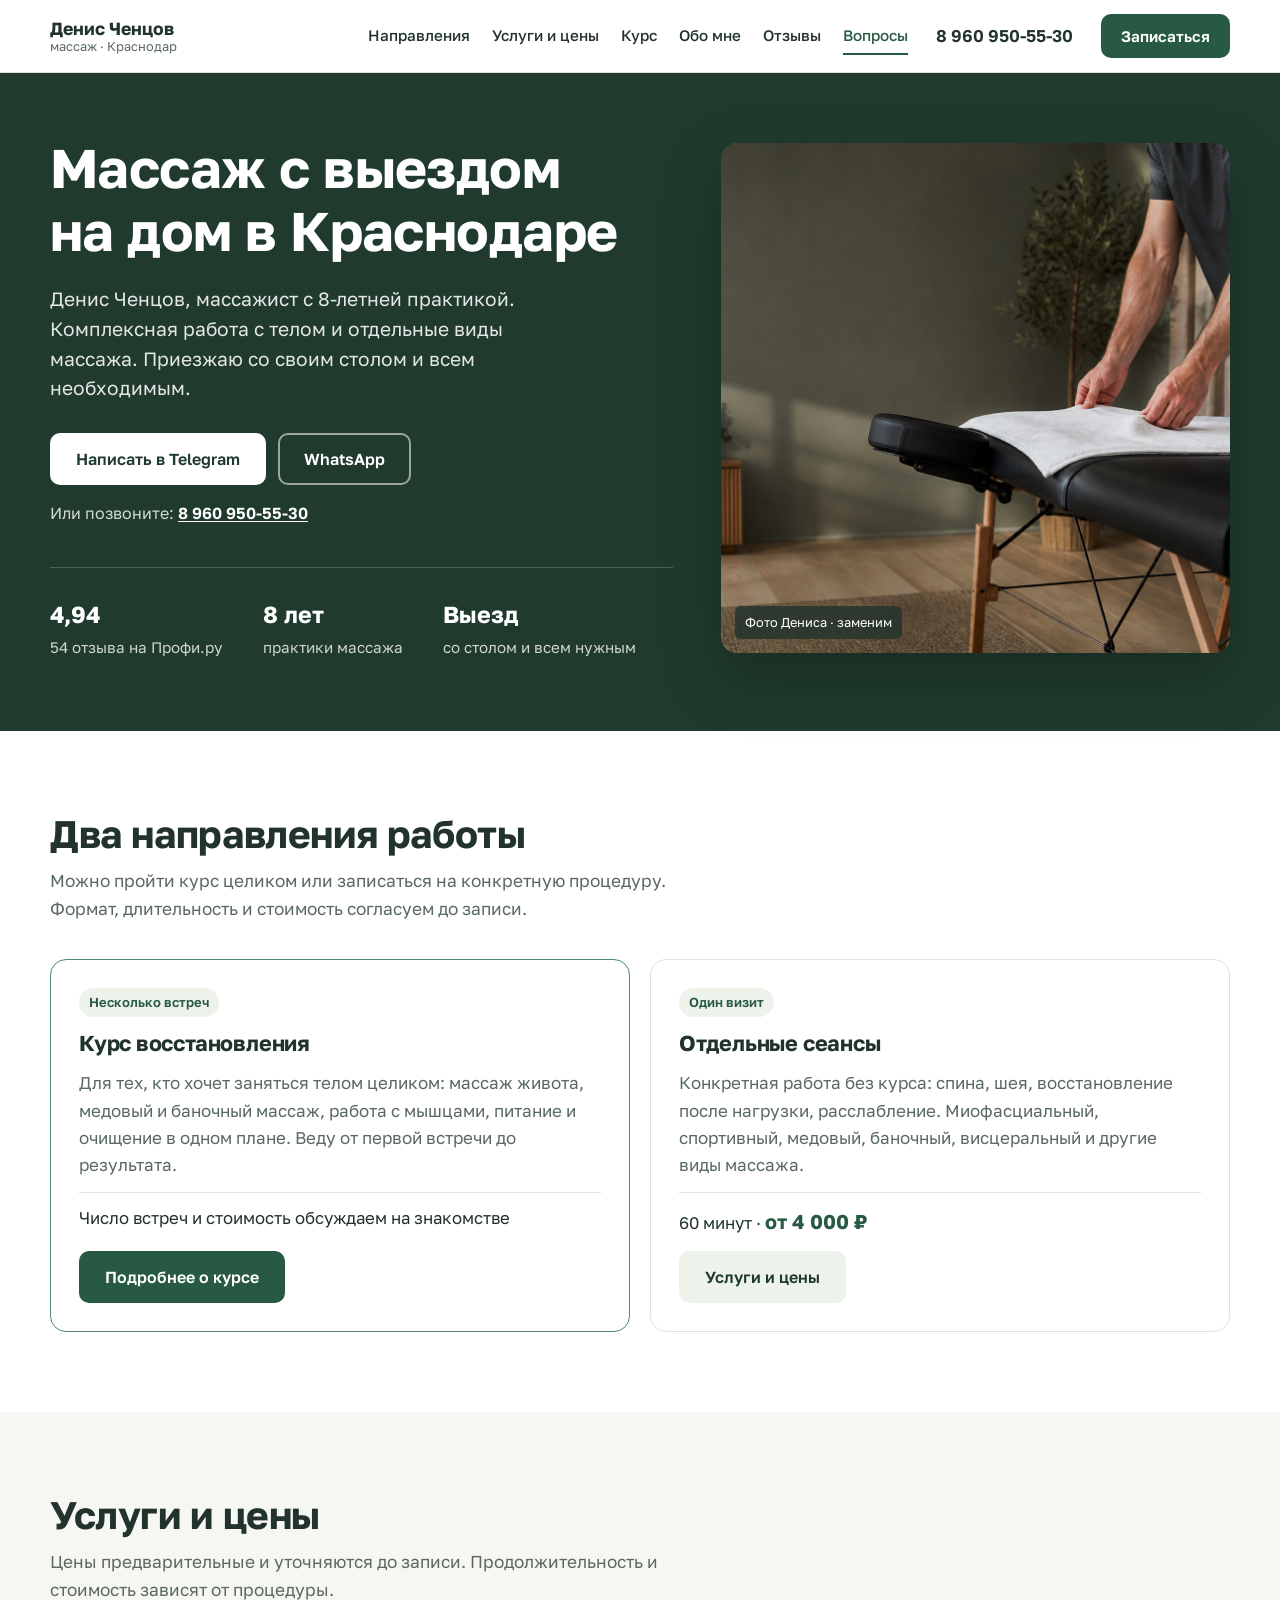
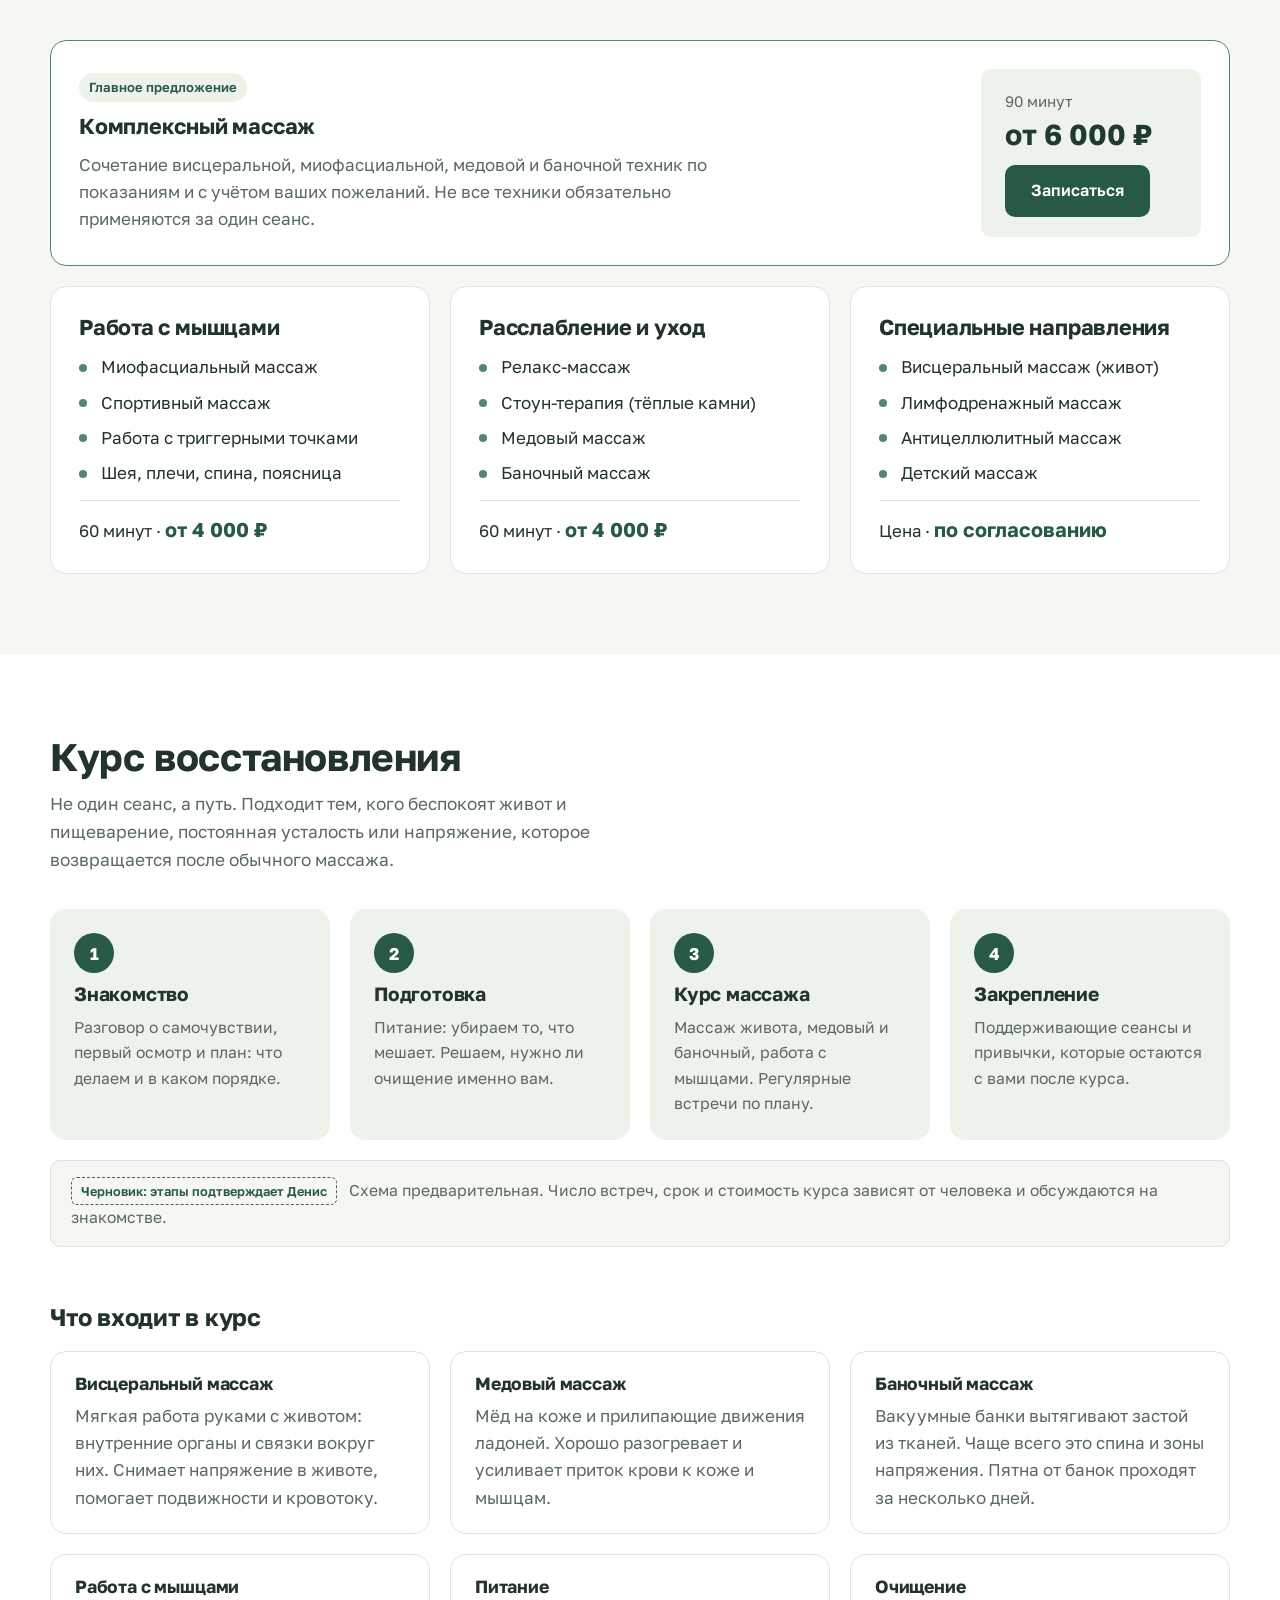
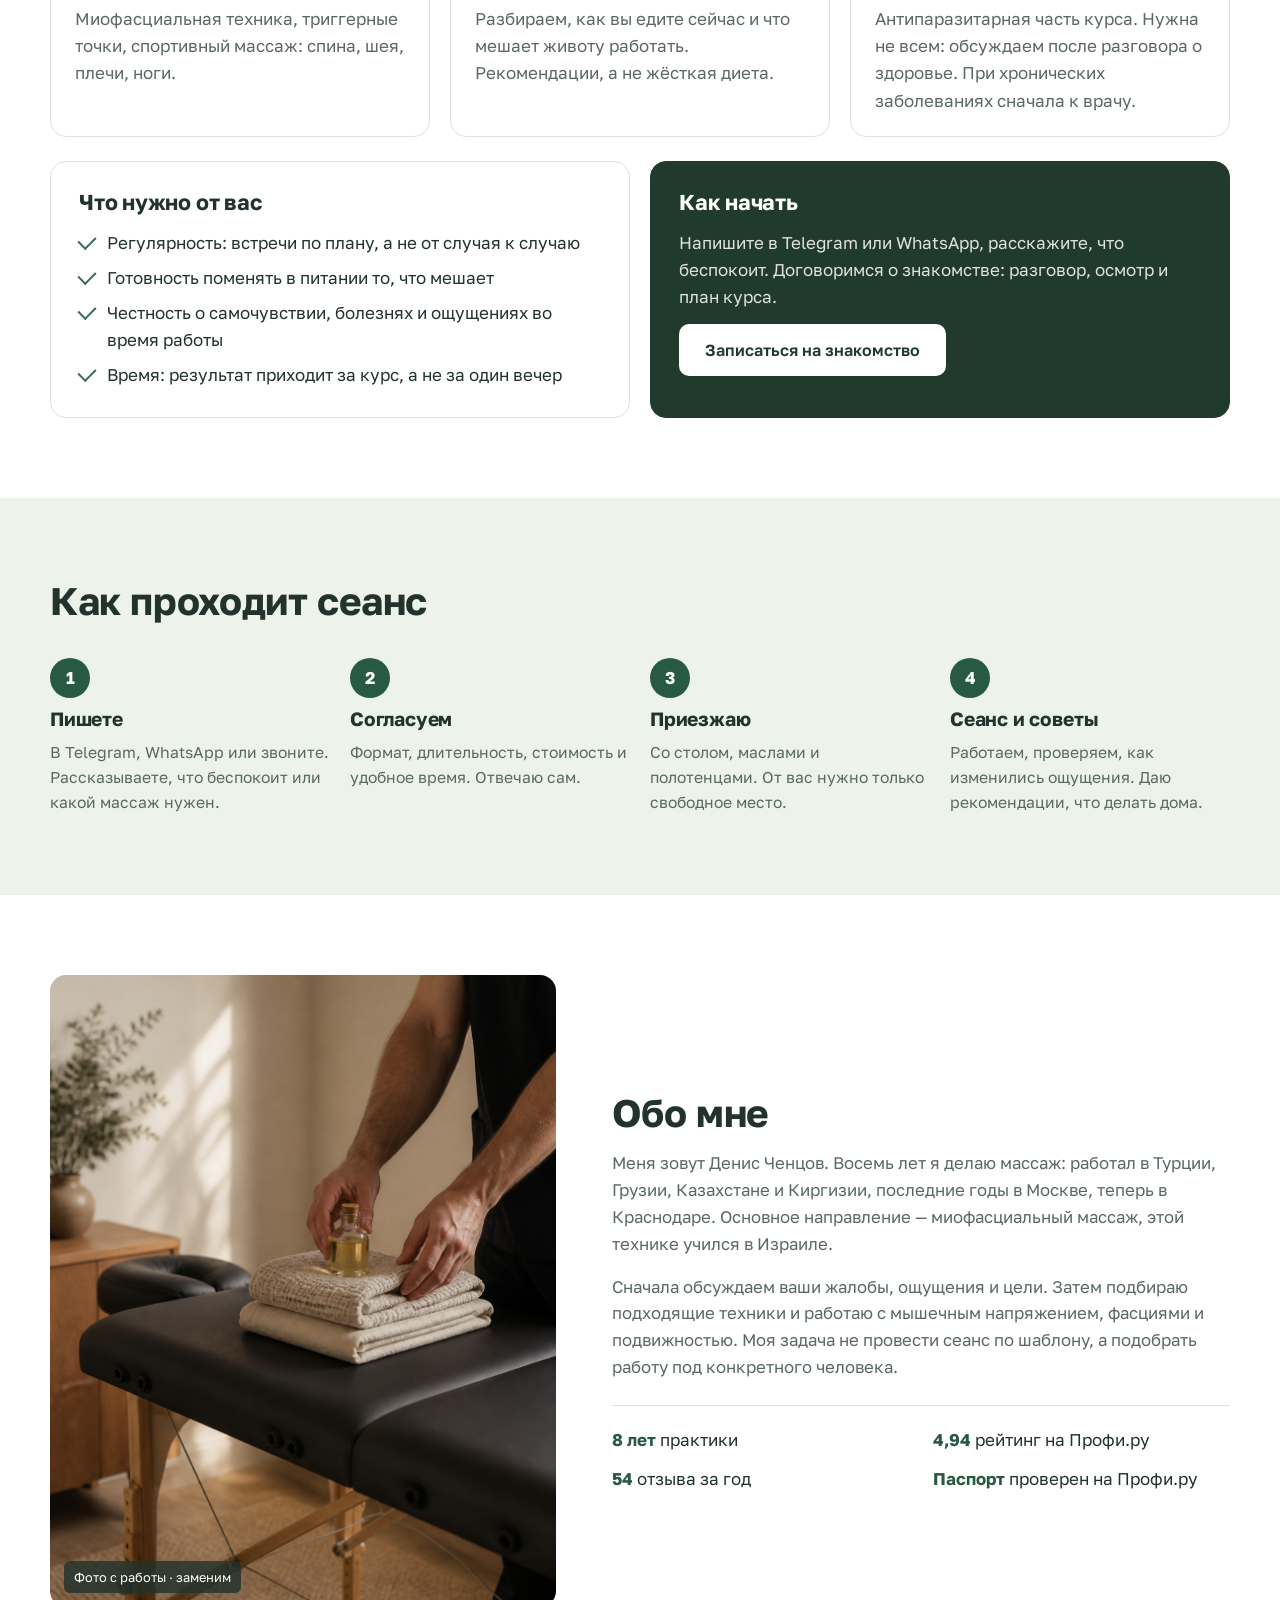
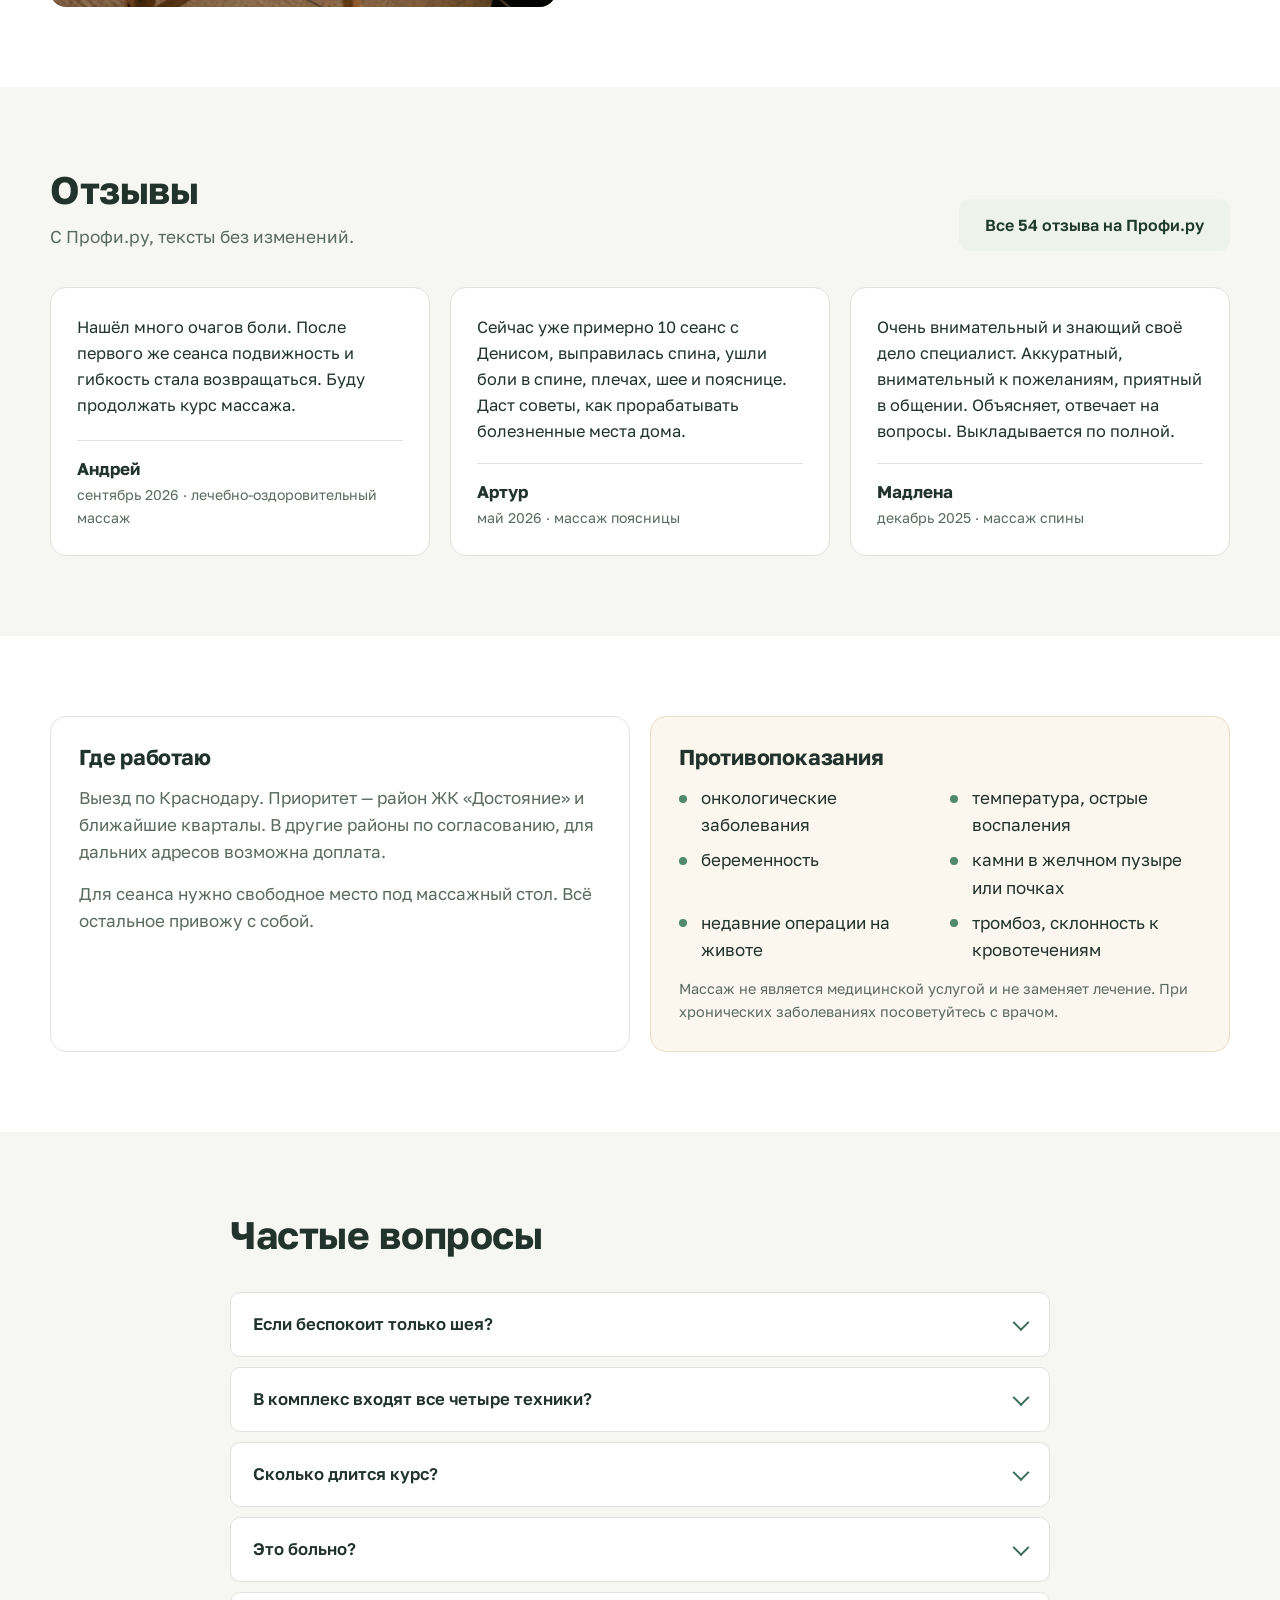
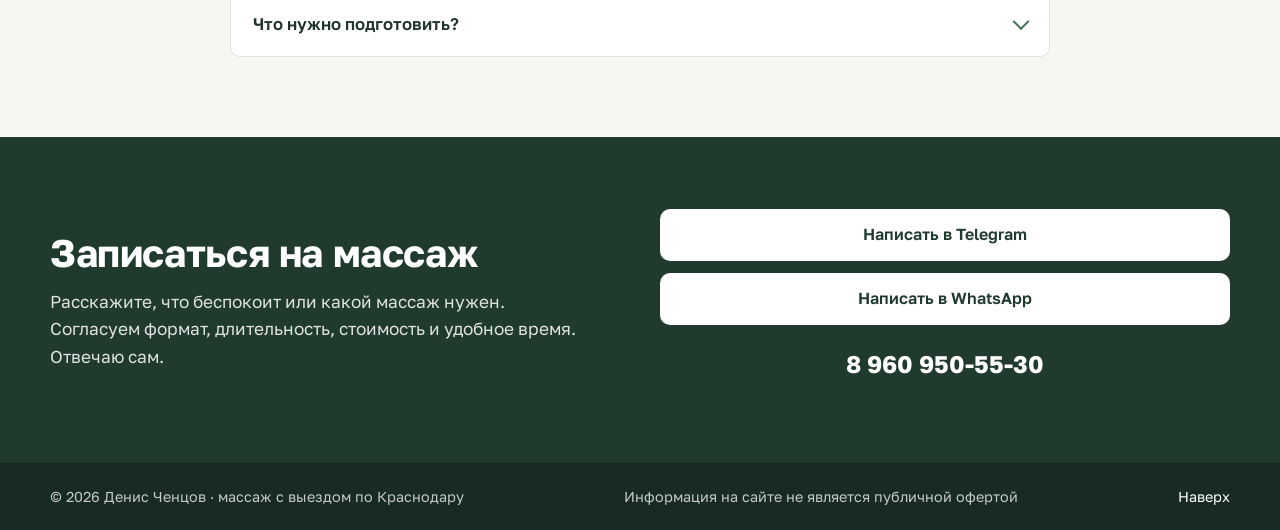
==== commit 3c9b8d9e: "Rebuild the site as a clear massage landing for Krasnodar Replace the v4 page with a conventional la" ====
--- a/variants/v4/index.html
+++ b/variants/v4/index.html
@@ -2,61 +2,317 @@
 <html lang="ru">
 <head>
   <meta charset="UTF-8">
-  <meta name="viewport" content="width=device-width, initial-scale=1.0">
-  <title>Денис — массаж с выездом по Москве</title>
+  <meta name="viewport" content="width=device-width, initial-scale=1.0, viewport-fit=cover">
+  <title>Денис Ченцов — массаж с выездом на дом в Краснодаре</title>
+  <meta name="description" content="Массажист Денис Ченцов, 8 лет практики. Выезд на дом по Краснодару: комплексный массаж, миофасциальный, спортивный, медовый, баночный, висцеральный. Курс восстановления с питанием. Запись в Telegram и WhatsApp.">
+  <meta name="theme-color" content="#203b2e">
   <link rel="preconnect" href="https://fonts.googleapis.com">
   <link rel="preconnect" href="https://fonts.gstatic.com" crossorigin>
-  <link href="https://fonts.googleapis.com/css2?family=DM+Sans:wght@400;500;700&family=Playfair+Display:ital,wght@0,400;0,500;1,400&display=swap" rel="stylesheet">
+  <link href="https://fonts.googleapis.com/css2?family=Golos+Text:wght@400;500;600;700&display=swap" rel="stylesheet">
   <link rel="stylesheet" href="style.css">
 </head>
 <body>
-  <header class="site-header">
-    <a class="brand" href="#top">ДЕНИС <small>МАССАЖ · МОСКВА</small></a>
-    <nav><a href="#services">УСЛУГИ</a><a href="#about">ОБО МНЕ</a><a href="#process">КАК ПРОХОДИТ</a></nav>
-    <a class="header-cta" href="#contact">ПОДОБРАТЬ ВРЕМЯ <span>→</span></a>
+  <a class="skip" href="#main">К содержанию</a>
+
+  <header class="header">
+    <div class="container header__inner">
+      <a class="logo" href="#top"><strong>Денис Ченцов</strong><span>массаж · Краснодар</span></a>
+      <nav class="nav" aria-label="Разделы">
+        <a href="#directions">Направления</a>
+        <a href="#services">Услуги и цены</a>
+        <a href="#course">Курс</a>
+        <a href="#about">Обо мне</a>
+        <a href="#reviews">Отзывы</a>
+        <a href="#faq">Вопросы</a>
+      </nav>
+      <a class="header__phone" href="tel:+79609505530">8 960 950-55-30</a>
+      <a class="btn btn--primary btn--small" href="#contact">Записаться</a>
+      <button class="burger" type="button" aria-label="Открыть меню" aria-expanded="false" data-burger><span></span></button>
+    </div>
+    <div class="mobile-menu" data-mobile-menu hidden>
+      <a href="#directions">Направления</a>
+      <a href="#services">Услуги и цены</a>
+      <a href="#course">Курс восстановления</a>
+      <a href="#about">Обо мне</a>
+      <a href="#reviews">Отзывы</a>
+      <a href="#faq">Вопросы</a>
+      <a href="#contact">Записаться</a>
+      <a class="mobile-menu__phone" href="tel:+79609505530">8 960 950-55-30</a>
+    </div>
   </header>
 
-  <main id="top">
-    <section class="hero">
-      <div class="hero-copy">
-        <p class="eyebrow">ВЫЕЗДНОЙ МАССАЖ · 08:00–23:00</p>
-        <h1>Массаж у вас<br>дома в <em>Москве</em><br>и Подмосковье</h1>
-        <p class="intro">Я приезжаю к вам со столом, чистыми полотенцами и всем необходимым. Профессиональный массаж — дома, без дороги и спешки.</p>
-        <a class="button" href="#contact">ПОДОБРАТЬ ВРЕМЯ <span>→</span></a>
-      </div>
-      <div class="hero-media"><img src="../../assets/denis-massage/hero-01.png" alt="Денис подготавливает стол к сеансу массажа"></div>
-    </section>
-
-    <section id="services" class="work-section">
-      <div class="section-line"><span>ЧТО Я ПРЕДЛАГАЮ</span><a href="#contact">ВСЕ УСЛУГИ →</a></div>
-      <div class="service-grid">
-        <article class="service-card"><button class="service-card__main" type="button" aria-expanded="false" aria-label="Открыть состав классического массажа"><img src="../../assets/denis-massage/service-01.png" alt="Подготовка к массажу"><span><small>ВОССТАНОВЛЕНИЕ</small><h2>Классический<br>массаж</h2><b>60 МИНУТ</b><strong class="service-price">4 000 ₽</strong><i class="service-card__more">ПОДРОБНЕЕ <em>→</em></i></span></button><div class="service-card__details"><div><p>Классический массаж — для снятия напряжения после рабочего дня и возвращения лёгкости</p><strong>ЧТО ВХОДИТ</strong><ul><li>спина, шея и плечи</li><li>спокойный темп под ваше самочувствие</li><li>масла, полотенца и стол привезу с собой</li></ul></div></div></article>
-        <article class="service-card"><button class="service-card__main" type="button" aria-expanded="false" aria-label="Открыть состав спортивного массажа"><img src="../../assets/denis-massage/service-02.png" alt="Инвентарь мастера"><span><small>НАГРУЗКА</small><h2>Спортивный<br>массаж</h2><b>60 МИНУТ</b><strong class="service-price">4 000 ₽</strong><i class="service-card__more">ПОДРОБНЕЕ <em>→</em></i></span></button><div class="service-card__details"><div><p>Спортивный массаж — более интенсивная работа с мышцами после нагрузки или при ощущении перегрузки</p><strong>ЧТО ВХОДИТ</strong><ul><li>акцент на зоны, которые беспокоят</li><li>разогрев и глубокая проработка</li><li>рекомендации по восстановлению после сеанса</li></ul></div></div></article>
-        <article class="service-card"><button class="service-card__main" type="button" aria-expanded="false" aria-label="Открыть состав релакс-массажа"><img src="../../assets/denis-massage/service-03.png" alt="Массажный стол"><span><small>СПОКОЙСТВИЕ</small><h2>Релакс-<br>массаж</h2><b>60 МИНУТ</b><strong class="service-price">3 000 ₽</strong><i class="service-card__more">ПОДРОБНЕЕ <em>→</em></i></span></button><div class="service-card__details"><div><p>Релакс-массаж — неспешный формат, чтобы переключиться и снять накопившуюся усталость</p><strong>ЧТО ВХОДИТ</strong><ul><li>мягкие расслабляющие техники</li><li>комфортная интенсивность без спешки</li><li>время, чтобы спокойно выдохнуть</li></ul></div></div></article>
-      </div>
-    </section>
-
-    <section id="about" class="about-note reveal">
-      <div><p class="eyebrow">О ДЕНИСЕ</p><h2>Личный подход<br>без лишней суеты</h2></div>
-      <p class="about-lead">Я сам отвечаю на заявки, приезжаю на сеанс и подбираю технику под ваш запрос. Вам не нужно объяснять всё заново разным людям.</p>
-      <div class="about-points"><span>ОДИН МАСТЕР</span><span>ПОНЯТНЫЙ ДИАЛОГ</span><span>ВСЁ ДЛЯ СЕАНСА С СОБОЙ</span></div>
-    </section>
-
-    <section class="master reveal" aria-labelledby="master-title">
-      <div class="master-photo"><img class="parallax-media" src="../../assets/denis-massage/hero-04.png" alt="Фотография массажиста Дениса — замените на личный портрет"><span>ФОТО ДЕНИСА<br>ДОБАВИМ СЮДА</span></div>
-      <div class="master-copy"><p class="eyebrow">ВАШ МАСТЕР</p><h2 id="master-title">Денис — ваш<br><em>мастер массажа</em></h2><p>Я работаю один и лично веду каждую запись: от первого сообщения до завершения сеанса. Перед выездом уточняю самочувствие, пожелания и комфортный для вас ритм работы.</p><div class="master-details"><span>60 МИНУТ</span><span>МОСКВА И ПОДМОСКОВЬЕ</span><span>ЕЖЕДНЕВНО · 08:00–23:00</span></div></div>
-    </section>
-
-    <section class="figures reveal" aria-label="Формат работы"><div><strong>60</strong><span>МИНУТ НА СЕАНС</span></div><div><strong>08–23</strong><span>ЕЖЕДНЕВНЫЙ ВЫЕЗД</span></div><div><strong>+2</strong><span>ЧАСА БЕЗ ДОРОГИ</span></div><div><strong>1</strong><span>МАСТЕР · ДЕНИС</span></div></section>
-
-    <section id="process" class="process"><div class="section-line"><span>КАК ВСЁ ПРОХОДИТ</span></div><div class="process-grid"><article><b>01</b><h3>Выбираете время</h3><p>Оставляете заявку и район Москвы</p></article><article><b>02</b><h3>Коротко созваниваемся</h3><p>Уточняю запрос и подходящую технику</p></article><article><b>03</b><h3>Я приезжаю</h3><p>С оборудованием и чистыми расходниками</p></article><article><b>04</b><h3>Вы отдыхаете</h3><p>После сеанса никуда ехать уже не нужно</p></article></div></section>
-
-    <section class="journal reveal"><div class="section-line"><span>ЗАМЕТКИ И ОПЫТ</span><button class="all-materials" type="button" data-materials-open>ВСЕ МАТЕРИАЛЫ →</button></div><div class="journal-grid" data-hover-style="lift" data-journal-link="underline"><article class="journal-card"><button class="journal-card__main" type="button" aria-expanded="false"><img src="../../assets/denis-massage/service-04.png" alt="Подготовка к сеансу"><div><p>ПОДХОД</p><h3>Как подготовиться к массажу дома</h3><span>За час до визита выберите спокойное место, освободите немного пространства рядом и не планируйте дела сразу после сеанса</span><i class="journal-card__more">ПОДРОБНЕЕ <em>→</em></i></div></button><div class="journal-card__details"><div><strong>КРАТКАЯ ИНСТРУКЦИЯ</strong><ol><li>Выберите тихое место, где поместится стол</li><li>Освободите проход к месту сеанса</li><li>Не ешьте плотно за 60–90 минут до визита</li><li>Расскажите Денису о самочувствии и зонах, которые беспокоят</li></ol></div></div></article><article class="journal-card"><button class="journal-card__main" type="button" aria-expanded="false"><img src="../../assets/denis-massage/service-02.png" alt="Массажные принадлежности"><div><p>ВОССТАНОВЛЕНИЕ</p><h3>Когда телу особенно нужен отдых</h3><span>Если усталость не проходит после сна, плечи и поясница постоянно напряжены или спорт перестал приносить лёгкость</span><i class="journal-card__more">ПОДРОБНЕЕ <em>→</em></i></div></button><div class="journal-card__details"><div><strong>ОБРАТИТЕ ВНИМАНИЕ</strong><ol><li>Напряжение в шее и плечах не проходит после сна</li><li>Поясница устаёт от сидячей работы</li><li>После спорта мышцы долго остаются тяжёлыми</li><li>Отдых перестал возвращать привычную лёгкость</li></ol></div></div></article><article class="journal-card"><button class="journal-card__main" type="button" aria-expanded="false"><img src="../../assets/denis-massage/service-03.png" alt="Рабочее место мастера"><div><p>ОПЫТ</p><h3>Почему выездной формат экономит силы</h3><span>После массажа вы уже дома: не нужно одеваться, ехать через город и терять то состояние, ради которого всё начиналось</span><i class="journal-card__more">ПОДРОБНЕЕ <em>→</em></i></div></button><div class="journal-card__details"><div><strong>ЧТО ОСТАЁТСЯ У ВАС</strong><ol><li>Время, которое обычно уходит на дорогу</li><li>Возможность сразу отдохнуть или лечь спать</li><li>Стол, масла и полотенца уже привезены</li><li>Спокойное состояние после сеанса</li></ol></div></div></article></div></section>
-
-    <section id="contact" class="contact reveal"><div class="contact-intro"><p class="eyebrow">ЗАПИСЬ</p><h2>Выберите время<br>для <em>себя</em></h2><p>Можно оставить заявку в форме, позвонить или сразу написать в Telegram</p><div class="contact-direct"><span>СВЯЗЬ С ДЕНИСОМ</span><strong>8 900 60 950 55 30</strong><small>Ежедневно · 08:00–23:00</small></div></div><form data-booking-form><label>ИМЯ<input name="name" type="text" placeholder="Как к вам обращаться" required></label><label>ТЕЛЕФОН<input name="phone" type="tel" placeholder="+7" required></label><div class="massage-field"><span>ВЫБЕРИТЕ МАССАЖ</span><button class="massage-select__trigger is-placeholder" type="button" aria-expanded="false">Выберите массаж <b>⌄</b></button><div class="massage-select__menu" hidden><button type="button">Классический массаж</button><button type="button">Спортивный массаж</button><button type="button">Релакс-массаж</button><button type="button">Лимфодренажный массаж</button></div></div><p class="booking-hint">После отправки откроется Telegram с уже заполненной заявкой</p><button type="submit">ПРОДОЛЖИТЬ В TELEGRAM <span>→</span></button><a class="telegram-link" data-telegram-link href="https://t.me/share/url?url=&text=Хочу%20записаться%20на%20массаж" target="_blank" rel="noopener">НАПИСАТЬ В TELEGRAM <span>↗</span></a></form></section>
+  <main id="main">
+    <!-- Первый экран -->
+    <section class="hero" id="top">
+      <div class="container hero__inner">
+        <div class="hero__text">
+          <h1>Массаж с выездом на дом в Краснодаре</h1>
+          <p class="hero__lead">Денис Ченцов, массажист с 8-летней практикой. Комплексная работа с телом и отдельные виды массажа. Приезжаю со своим столом и всем необходимым.</p>
+          <div class="hero__actions">
+            <a class="btn btn--light" href="https://t.me/+79609505530" target="_blank" rel="noopener">Написать в Telegram</a>
+            <a class="btn btn--outline-light" href="https://wa.me/79609505530?text=%D0%97%D0%B4%D1%80%D0%B0%D0%B2%D1%81%D1%82%D0%B2%D1%83%D0%B9%D1%82%D0%B5%2C%20%D1%85%D0%BE%D1%87%D1%83%20%D0%B7%D0%B0%D0%BF%D0%B8%D1%81%D0%B0%D1%82%D1%8C%D1%81%D1%8F%20%D0%BD%D0%B0%20%D0%BC%D0%B0%D1%81%D1%81%D0%B0%D0%B6" target="_blank" rel="noopener">WhatsApp</a>
+          </div>
+          <p class="hero__call">Или позвоните: <a href="tel:+79609505530">8 960 950-55-30</a></p>
+          <ul class="hero__facts">
+            <li><strong>4,94</strong><span>54 отзыва на Профи.ру</span></li>
+            <li><strong>8 лет</strong><span>практики массажа</span></li>
+            <li><strong>Выезд</strong><span>со столом и всем нужным</span></li>
+          </ul>
+        </div>
+        <figure class="hero__photo">
+          <img src="../../assets/denis-massage/hero-01.png" alt="Денис готовит массажный стол к сеансу" width="1200" height="1200">
+          <figcaption>Фото Дениса · заменим</figcaption>
+        </figure>
+      </div>
+    </section>
+
+    <!-- Два направления -->
+    <section class="section" id="directions">
+      <div class="container">
+        <div class="section__head">
+          <h2>Два направления работы</h2>
+          <p>Можно пройти курс целиком или записаться на конкретную процедуру. Формат, длительность и стоимость согласуем до записи.</p>
+        </div>
+        <div class="grid grid--2">
+          <article class="card card--accent">
+            <span class="tag">Несколько встреч</span>
+            <h3>Курс восстановления</h3>
+            <p>Для тех, кто хочет заняться телом целиком: массаж живота, медовый и баночный массаж, работа с мышцами, питание и очищение в одном плане. Веду от первой встречи до результата.</p>
+            <p class="card__price">Число встреч и стоимость обсуждаем на знакомстве</p>
+            <a class="btn btn--primary" href="#course">Подробнее о курсе</a>
+          </article>
+          <article class="card">
+            <span class="tag">Один визит</span>
+            <h3>Отдельные сеансы</h3>
+            <p>Конкретная работа без курса: спина, шея, восстановление после нагрузки, расслабление. Миофасциальный, спортивный, медовый, баночный, висцеральный и другие виды массажа.</p>
+            <p class="card__price">60 минут · <strong>от 4 000 ₽</strong></p>
+            <a class="btn btn--secondary" href="#services">Услуги и цены</a>
+          </article>
+        </div>
+      </div>
+    </section>
+
+    <!-- Услуги и цены -->
+    <section class="section section--soft" id="services">
+      <div class="container">
+        <div class="section__head">
+          <h2>Услуги и цены</h2>
+          <p>Цены предварительные и уточняются до записи. Продолжительность и стоимость зависят от процедуры.</p>
+        </div>
+        <article class="card card--wide">
+          <div>
+            <span class="tag">Главное предложение</span>
+            <h3>Комплексный массаж</h3>
+            <p>Сочетание висцеральной, миофасциальной, медовой и баночной техник по показаниям и с учётом ваших пожеланий. Не все техники обязательно применяются за один сеанс.</p>
+          </div>
+          <div class="price-box">
+            <span>90 минут</span>
+            <strong>от 6 000 ₽</strong>
+            <a class="btn btn--primary" href="#contact">Записаться</a>
+          </div>
+        </article>
+        <div class="grid grid--3">
+          <article class="card">
+            <h3>Работа с мышцами</h3>
+            <ul class="list">
+              <li>Миофасциальный массаж</li>
+              <li>Спортивный массаж</li>
+              <li>Работа с триггерными точками</li>
+              <li>Шея, плечи, спина, поясница</li>
+            </ul>
+            <p class="card__price">60 минут · <strong>от 4 000 ₽</strong></p>
+          </article>
+          <article class="card">
+            <h3>Расслабление и уход</h3>
+            <ul class="list">
+              <li>Релакс-массаж</li>
+              <li>Стоун-терапия (тёплые камни)</li>
+              <li>Медовый массаж</li>
+              <li>Баночный массаж</li>
+            </ul>
+            <p class="card__price">60 минут · <strong>от 4 000 ₽</strong></p>
+          </article>
+          <article class="card">
+            <h3>Специальные направления</h3>
+            <ul class="list">
+              <li>Висцеральный массаж (живот)</li>
+              <li>Лимфодренажный массаж</li>
+              <li>Антицеллюлитный массаж</li>
+              <li>Детский массаж</li>
+            </ul>
+            <p class="card__price">Цена · <strong>по согласованию</strong></p>
+          </article>
+        </div>
+      </div>
+    </section>
+
+    <!-- Курс -->
+    <section class="section" id="course">
+      <div class="container">
+        <div class="section__head">
+          <h2>Курс восстановления</h2>
+          <p>Не один сеанс, а путь. Подходит тем, кого беспокоят живот и пищеварение, постоянная усталость или напряжение, которое возвращается после обычного массажа.</p>
+        </div>
+
+        <ol class="steps">
+          <li class="step"><span class="step__num">1</span><h3>Знакомство</h3><p>Разговор о самочувствии, первый осмотр и план: что делаем и в каком порядке.</p></li>
+          <li class="step"><span class="step__num">2</span><h3>Подготовка</h3><p>Питание: убираем то, что мешает. Решаем, нужно ли очищение именно вам.</p></li>
+          <li class="step"><span class="step__num">3</span><h3>Курс массажа</h3><p>Массаж живота, медовый и баночный, работа с мышцами. Регулярные встречи по плану.</p></li>
+          <li class="step"><span class="step__num">4</span><h3>Закрепление</h3><p>Поддерживающие сеансы и привычки, которые остаются с вами после курса.</p></li>
+        </ol>
+        <p class="note"><span class="draft-tag">Черновик: этапы подтверждает Денис</span> Схема предварительная. Число встреч, срок и стоимость курса зависят от человека и обсуждаются на знакомстве.</p>
+
+        <h3 class="subhead">Что входит в курс</h3>
+        <div class="grid grid--3">
+          <article class="card card--flat"><h4>Висцеральный массаж</h4><p>Мягкая работа руками с животом: внутренние органы и связки вокруг них. Снимает напряжение в животе, помогает подвижности и кровотоку.</p></article>
+          <article class="card card--flat"><h4>Медовый массаж</h4><p>Мёд на коже и прилипающие движения ладоней. Хорошо разогревает и усиливает приток крови к коже и мышцам.</p></article>
+          <article class="card card--flat"><h4>Баночный массаж</h4><p>Вакуумные банки вытягивают застой из тканей. Чаще всего это спина и зоны напряжения. Пятна от банок проходят за несколько дней.</p></article>
+          <article class="card card--flat"><h4>Работа с мышцами</h4><p>Миофасциальная техника, триггерные точки, спортивный массаж: спина, шея, плечи, ноги.</p></article>
+          <article class="card card--flat"><h4>Питание</h4><p>Разбираем, как вы едите сейчас и что мешает животу работать. Рекомендации, а не жёсткая диета.</p></article>
+          <article class="card card--flat"><h4>Очищение</h4><p>Антипаразитарная часть курса. Нужна не всем: обсуждаем после разговора о здоровье. При хронических заболеваниях сначала к врачу.</p></article>
+        </div>
+
+        <div class="grid grid--2 grid--tight">
+          <div class="panel">
+            <h3>Что нужно от вас</h3>
+            <ul class="list list--check">
+              <li>Регулярность: встречи по плану, а не от случая к случаю</li>
+              <li>Готовность поменять в питании то, что мешает</li>
+              <li>Честность о самочувствии, болезнях и ощущениях во время работы</li>
+              <li>Время: результат приходит за курс, а не за один вечер</li>
+            </ul>
+          </div>
+          <div class="panel panel--green">
+            <h3>Как начать</h3>
+            <p>Напишите в Telegram или WhatsApp, расскажите, что беспокоит. Договоримся о знакомстве: разговор, осмотр и план курса.</p>
+            <a class="btn btn--light" href="#contact">Записаться на знакомство</a>
+          </div>
+        </div>
+      </div>
+    </section>
+
+    <!-- Как проходит -->
+    <section class="section section--mint" id="how">
+      <div class="container">
+        <div class="section__head">
+          <h2>Как проходит сеанс</h2>
+        </div>
+        <div class="grid grid--4">
+          <div class="how"><span class="step__num">1</span><h3>Пишете</h3><p>В Telegram, WhatsApp или звоните. Рассказываете, что беспокоит или какой массаж нужен.</p></div>
+          <div class="how"><span class="step__num">2</span><h3>Согласуем</h3><p>Формат, длительность, стоимость и удобное время. Отвечаю сам.</p></div>
+          <div class="how"><span class="step__num">3</span><h3>Приезжаю</h3><p>Со столом, маслами и полотенцами. От вас нужно только свободное место.</p></div>
+          <div class="how"><span class="step__num">4</span><h3>Сеанс и советы</h3><p>Работаем, проверяем, как изменились ощущения. Даю рекомендации, что делать дома.</p></div>
+        </div>
+      </div>
+    </section>
+
+    <!-- Обо мне -->
+    <section class="section" id="about">
+      <div class="container about">
+        <figure class="about__photo">
+          <img src="../../assets/denis-massage/service-02.png" alt="Денис за работой" width="1200" height="900" loading="lazy">
+          <figcaption>Фото с работы · заменим</figcaption>
+        </figure>
+        <div class="about__text">
+          <h2>Обо мне</h2>
+          <p>Меня зовут Денис Ченцов. Восемь лет я делаю массаж: работал в Турции, Грузии, Казахстане и Киргизии, последние годы в Москве, теперь в Краснодаре. Основное направление — миофасциальный массаж, этой технике учился в Израиле.</p>
+          <p>Сначала обсуждаем ваши жалобы, ощущения и цели. Затем подбираю подходящие техники и работаю с мышечным напряжением, фасциями и подвижностью. Моя задача не провести сеанс по шаблону, а подобрать работу под конкретного человека.</p>
+          <ul class="facts">
+            <li><strong>8 лет</strong> практики</li>
+            <li><strong>4,94</strong> рейтинг на Профи.ру</li>
+            <li><strong>54</strong> отзыва за год</li>
+            <li><strong>Паспорт</strong> проверен на Профи.ру</li>
+          </ul>
+        </div>
+      </div>
+    </section>
+
+    <!-- Отзывы -->
+    <section class="section section--soft" id="reviews">
+      <div class="container">
+        <div class="section__head section__head--row">
+          <div>
+            <h2>Отзывы</h2>
+            <p>С Профи.ру, тексты без изменений.</p>
+          </div>
+          <a class="btn btn--secondary" href="https://profi.ru/profile/ChentsovDA5/reviews/" target="_blank" rel="noopener">Все 54 отзыва на Профи.ру</a>
+        </div>
+        <div class="grid grid--3">
+          <blockquote class="review"><p>Нашёл много очагов боли. После первого же сеанса подвижность и гибкость стала возвращаться. Буду продолжать курс массажа.</p><footer><strong>Андрей</strong><span>сентябрь 2026 · лечебно-оздоровительный массаж</span></footer></blockquote>
+          <blockquote class="review"><p>Сейчас уже примерно 10 сеанс с Денисом, выправилась спина, ушли боли в спине, плечах, шее и пояснице. Даст советы, как прорабатывать болезненные места дома.</p><footer><strong>Артур</strong><span>май 2026 · массаж поясницы</span></footer></blockquote>
+          <blockquote class="review"><p>Очень внимательный и знающий своё дело специалист. Аккуратный, внимательный к пожеланиям, приятный в общении. Объясняет, отвечает на вопросы. Выкладывается по полной.</p><footer><strong>Мадлена</strong><span>декабрь 2025 · массаж спины</span></footer></blockquote>
+        </div>
+      </div>
+    </section>
+
+    <!-- Где и кому нельзя -->
+    <section class="section" id="limits">
+      <div class="container grid grid--2">
+        <div class="panel">
+          <h2 class="h3">Где работаю</h2>
+          <p>Выезд по Краснодару. Приоритет — район ЖК «Достояние» и ближайшие кварталы. В другие районы по согласованию, для дальних адресов возможна доплата.</p>
+          <p>Для сеанса нужно свободное место под массажный стол. Всё остальное привожу с собой.</p>
+        </div>
+        <div class="panel panel--warn">
+          <h2 class="h3">Противопоказания</h2>
+          <ul class="list list--two">
+            <li>онкологические заболевания</li>
+            <li>температура, острые воспаления</li>
+            <li>беременность</li>
+            <li>камни в желчном пузыре или почках</li>
+            <li>недавние операции на животе</li>
+            <li>тромбоз, склонность к кровотечениям</li>
+          </ul>
+          <p class="small">Массаж не является медицинской услугой и не заменяет лечение. При хронических заболеваниях посоветуйтесь с врачом.</p>
+        </div>
+      </div>
+    </section>
+
+    <!-- Вопросы -->
+    <section class="section section--soft" id="faq">
+      <div class="container container--narrow">
+        <div class="section__head">
+          <h2>Частые вопросы</h2>
+        </div>
+        <div class="faq">
+          <details class="faq__item"><summary>Если беспокоит только шея?</summary><div><p>Можно выбрать локальную работу с шейно-воротниковой зоной. Комплексный массаж и курс не обязательны.</p></div></details>
+          <details class="faq__item"><summary>В комплекс входят все четыре техники?</summary><div><p>Нет. Висцеральная, миофасциальная, медовая и баночная техники подбираются по ситуации, с учётом противопоказаний и ваших пожеланий.</p></div></details>
+          <details class="faq__item"><summary>Сколько длится курс?</summary><div><p>У всех по-разному. Количество встреч и срок обсуждаем на знакомстве, после разговора о самочувствии и целях.</p></div></details>
+          <details class="faq__item"><summary>Это больно?</summary><div><p>Глубокая работа ощущается как давление, иногда непривычное. Резкой боли быть не должно: интенсивность подбираю под вас и спрашиваю по ходу сеанса.</p></div></details>
+          <details class="faq__item"><summary>Что нужно подготовить?</summary><div><p>Достаточно свободного места для массажного стола. Всё остальное привезу с собой.</p></div></details>
+        </div>
+      </div>
+    </section>
+
+    <!-- Запись -->
+    <section class="contact" id="contact">
+      <div class="container contact__inner">
+        <div>
+          <h2>Записаться на массаж</h2>
+          <p>Расскажите, что беспокоит или какой массаж нужен. Согласуем формат, длительность, стоимость и удобное время. Отвечаю сам.</p>
+        </div>
+        <div class="contact__ways">
+          <a class="btn btn--light" href="https://t.me/+79609505530" target="_blank" rel="noopener">Написать в Telegram</a>
+          <a class="btn btn--light" href="https://wa.me/79609505530?text=%D0%97%D0%B4%D1%80%D0%B0%D0%B2%D1%81%D1%82%D0%B2%D1%83%D0%B9%D1%82%D0%B5%2C%20%D1%85%D0%BE%D1%87%D1%83%20%D0%B7%D0%B0%D0%BF%D0%B8%D1%81%D0%B0%D1%82%D1%8C%D1%81%D1%8F%20%D0%BD%D0%B0%20%D0%BC%D0%B0%D1%81%D1%81%D0%B0%D0%B6" target="_blank" rel="noopener">Написать в WhatsApp</a>
+          <a class="contact__phone" href="tel:+79609505530">8 960 950-55-30</a>
+        </div>
+      </div>
+    </section>
   </main>
-  <footer><span>© 2026 ДЕНИС · ВЫЕЗДНОЙ МАССАЖ</span><span class="footer-phone">8 900 60 950 55 30</span><a href="#top">НАВЕРХ ↑</a></footer>
-  <dialog class="materials-dialog" data-materials-dialog><div class="materials-dialog__head"><div><p class="eyebrow">ЗАМЕТКИ И ОПЫТ</p><h2>Все материалы</h2></div><button type="button" data-materials-close aria-label="Закрыть">×</button></div><div class="materials-filter" role="group"><button type="button" class="is-active" data-filter="all">Все</button><button type="button" data-filter="approach">Подход</button><button type="button" data-filter="recovery">Восстановление</button><button type="button" data-filter="experience">Опыт</button></div><div class="materials-list"><button type="button" data-topic="approach" data-material="prepare"><b>ПОДХОД</b><h3>Как подготовиться к массажу дома</h3><span>ОТКРЫТЬ МАТЕРИАЛ →</span></button><button type="button" data-topic="recovery" data-material="rest"><b>ВОССТАНОВЛЕНИЕ</b><h3>Когда телу особенно нужен отдых</h3><span>ОТКРЫТЬ МАТЕРИАЛ →</span></button><button type="button" data-topic="experience" data-material="home"><b>ОПЫТ</b><h3>Почему выездной формат экономит силы</h3><span>ОТКРЫТЬ МАТЕРИАЛ →</span></button></div><section class="material-reading" data-material-reading hidden></section></dialog>
+
+  <footer class="footer">
+    <div class="container footer__inner">
+      <span>© 2026 Денис Ченцов · массаж с выездом по Краснодару</span>
+      <span>Информация на сайте не является публичной офертой</span>
+      <a href="#top">Наверх</a>
+    </div>
+  </footer>
+
+  <div class="mobile-bar" data-mobile-bar aria-hidden="true">
+    <a href="https://t.me/+79609505530" target="_blank" rel="noopener">Telegram</a>
+    <a href="https://wa.me/79609505530?text=%D0%97%D0%B4%D1%80%D0%B0%D0%B2%D1%81%D1%82%D0%B2%D1%83%D0%B9%D1%82%D0%B5%2C%20%D1%85%D0%BE%D1%87%D1%83%20%D0%B7%D0%B0%D0%BF%D0%B8%D1%81%D0%B0%D1%82%D1%8C%D1%81%D1%8F%20%D0%BD%D0%B0%20%D0%BC%D0%B0%D1%81%D1%81%D0%B0%D0%B6" target="_blank" rel="noopener">WhatsApp</a>
+  </div>
+
   <script src="script.js"></script>
 </body>
 </html>
--- a/variants/v4/style.css
+++ b/variants/v4/style.css
@@ -1,85 +1,256 @@
-:root{--ink:#202019;--paper:#f4f1eb;--olive:#62674c;--line:#bbb6aa;--muted:#706e67}*{box-sizing:border-box}html{scroll-behavior:smooth}body{margin:0;background:var(--paper);color:var(--ink);font-family:"DM Sans",sans-serif}.site-header{height:76px;border-bottom:1px solid var(--line);display:grid;grid-template-columns:1fr auto 1fr;align-items:center;padding:0 3.2vw;gap:30px}.brand{font-weight:700;letter-spacing:.2em;font-size:.9rem;color:inherit;text-decoration:none}.brand small{display:block;font-size:.53rem;letter-spacing:.23em;margin-top:3px}nav{display:flex;gap:33px}nav a,.header-cta,.section-line,.eyebrow,footer{font-size:.68rem;font-weight:700;letter-spacing:.13em}.site-header a{color:inherit;text-decoration:none}.header-cta{justify-self:end;border-left:1px solid var(--ink);padding-left:24px}.header-cta span,.button span{margin-left:18px;font-size:1.15rem}.hero{min-height:600px;border-bottom:1px solid var(--line);display:grid;grid-template-columns:48% 52%;position:relative}.hero-copy{padding:9vw 7.8vw 5vw}.eyebrow{color:var(--olive);margin:0 0 34px}.hero h1,.about h2,.contact h2{font:400 clamp(3.3rem,6.2vw,6.8rem)/.94 "Playfair Display",serif;letter-spacing:-.055em;margin:0}.hero h1 em,.contact h2 em{color:#8f9567;font-weight:400}.intro{max-width:425px;font-size:.94rem;line-height:1.65;margin:30px 0}.button{display:inline-flex;align-items:center;background:var(--olive);color:#fff;text-decoration:none;padding:18px 23px;font-size:.7rem;font-weight:700;letter-spacing:.11em}.hero-media{clip-path:polygon(31% 0,100% 0,100% 100%,0 100%);overflow:hidden}.hero-media img{width:100%;height:100%;object-fit:cover;object-position:center}.work-section,.process{padding:38px 3.2vw 70px;border-bottom:1px solid var(--line)}.section-line{display:flex;justify-content:space-between;padding-bottom:20px}.section-line a{color:inherit;text-decoration:none}.service-grid{display:grid;grid-template-columns:repeat(3,1fr);gap:20px}.service-grid article{border:1px solid var(--line);background:#f8f6f1}.service-grid img{width:100%;height:280px;object-fit:cover}.service-grid div{padding:17px}.service-grid p,.service-grid span{font-size:.63rem;font-weight:700;letter-spacing:.12em;color:var(--muted)}.service-grid h2{font:400 2.35rem/1 "Playfair Display",serif;margin:15px 0 24px}.about{display:grid;grid-template-columns:43% 57%;border-bottom:1px solid var(--line);min-height:520px}.about>img{width:100%;height:100%;object-fit:cover}.about-copy{padding:7vw 8vw;background:linear-gradient(90deg,transparent 62%,rgba(255,255,255,.32) 62%)}.about h2{font-size:clamp(2.8rem,4.2vw,5.3rem)}.about-copy>p:not(.eyebrow){max-width:520px;line-height:1.7;margin:28px 0}.text-link{font-size:.7rem;font-weight:700;letter-spacing:.1em;color:var(--olive);text-decoration:none;border-bottom:1px solid currentColor;padding-bottom:5px}.figures{display:grid;grid-template-columns:repeat(4,1fr);border-bottom:1px solid var(--line)}.figures div{min-height:185px;border-right:1px solid var(--line);display:grid;place-content:center;text-align:center}.figures div:last-child{border:0}.figures strong{font:400 clamp(3rem,5vw,5rem)/1 "Playfair Display",serif}.figures span{margin-top:11px;font-size:.6rem;font-weight:700;letter-spacing:.14em}.process-grid{display:grid;grid-template-columns:repeat(4,1fr);border:1px solid var(--line)}.process-grid article{min-height:240px;padding:25px;border-right:1px solid var(--line)}.process-grid article:last-child{border:0}.process b{font-size:.7rem;color:var(--olive)}.process h3{font:400 1.75rem/1.1 "Playfair Display",serif;margin:58px 0 10px}.process p{font-size:.88rem;color:var(--muted);line-height:1.5}.contact{display:grid;grid-template-columns:1fr 1.4fr;border-bottom:1px solid var(--line)}.contact>div{padding:7vw 9vw}.contact h2{font-size:clamp(3.2rem,5.2vw,6rem)}.contact>div>p:last-child{line-height:1.7}.contact form{padding:6vw;border-left:1px solid var(--line);display:grid;gap:22px}.contact label{font-size:.63rem;font-weight:700;letter-spacing:.13em}.contact input,.contact select{width:100%;border:0;border-bottom:1px solid #777;background:transparent;padding:12px 0;font:1rem "DM Sans",sans-serif;outline:0}.contact button{justify-self:start;margin-top:12px;border:0;background:var(--olive);color:#fff;padding:18px 24px;font-size:.7rem;font-weight:700;letter-spacing:.12em;cursor:pointer}.contact button span{margin-left:25px;font-size:1rem}footer{display:flex;justify-content:space-between;padding:20px 3.2vw;background:var(--olive);color:#fff}footer a{color:#fff;text-decoration:none}@media(max-width:760px){.site-header{grid-template-columns:1fr auto;height:68px}.site-header nav{display:none}.hero,.about,.contact{grid-template-columns:1fr}.hero-copy{padding:90px 7vw 45px}.hero-media{clip-path:none;height:420px}.service-grid,.figures,.process-grid{grid-template-columns:1fr}.service-grid,.process-grid{gap:14px;border:0}.service-grid article,.process-grid article{border:1px solid var(--line)}.figures div{min-height:135px;border-bottom:1px solid var(--line)}.about>img{height:420px}.about-copy,.contact>div,.contact form{padding:60px 7vw;border:0}.contact form{border-top:1px solid var(--line)}}
-/* V4 interaction and editorial extensions */
-.reveal,.service-grid article,.process-grid article,.journal-grid article{opacity:0;transform:translateY(28px);transition:opacity .7s cubic-bezier(.22,1,.36,1) var(--delay,0ms),transform .7s cubic-bezier(.22,1,.36,1) var(--delay,0ms)}
-.reveal.is-visible,.service-grid article.is-visible,.process-grid article.is-visible,.journal-grid article.is-visible{opacity:1;transform:none}
-.site-header a,.button,.service-grid article,.process-grid article,.journal-grid article,.contact button{transition:transform .32s cubic-bezier(.22,1,.36,1),box-shadow .32s ease,background .25s ease,color .25s ease}
-.site-header a:hover,.text-link:hover{color:var(--olive)}.button:hover,.contact button:hover{transform:translateY(-3px);box-shadow:0 14px 26px rgba(45,48,34,.22);background:#4e533c}.service-grid article:hover,.journal-grid article:hover{transform:translateY(-8px);box-shadow:0 18px 34px rgba(32,32,25,.13)}.service-grid article:hover img,.journal-grid article:hover img{filter:saturate(1.12);transform:scale(1.03)}.service-grid img,.journal-grid img{transition:transform .5s cubic-bezier(.22,1,.36,1),filter .4s ease}.service-grid article,.journal-grid article{overflow:hidden}.process-grid article:hover{background:#ebe7de;transform:translateY(-4px)}
-.master{display:grid;grid-template-columns:43% 57%;border-bottom:1px solid var(--line);min-height:570px}.master-photo{position:relative;overflow:hidden;background:#e6e1d7}.master-photo img{width:100%;height:100%;object-fit:cover;filter:brightness(.75)}.master-photo span{position:absolute;left:28px;bottom:24px;color:#fff;font-size:.64rem;line-height:1.6;font-weight:700;letter-spacing:.15em}.master-copy{padding:7vw 8vw;background:linear-gradient(90deg,transparent 62%,rgba(255,255,255,.32) 62%)}.master h2{font:400 clamp(2.8rem,4.2vw,5.3rem)/.96 "Playfair Display",serif;letter-spacing:-.045em;margin:0}.master h2 em{color:#8f9567}.master-copy>p:not(.eyebrow){max-width:560px;line-height:1.7;margin:28px 0}.master-details{display:flex;flex-wrap:wrap;gap:8px}.master-details span{border:1px solid var(--line);padding:8px 10px;font-size:.61rem;font-weight:700;letter-spacing:.1em}
-.journal{padding:38px 3.2vw 70px;border-bottom:1px solid var(--line)}.journal-grid{display:grid;grid-template-columns:repeat(3,1fr);gap:20px}.journal-grid article{border:1px solid var(--line);background:#f8f6f1}.journal-grid img{width:100%;height:230px;object-fit:cover}.journal-grid div{padding:18px}.journal-grid p,.journal-grid a{font-size:.64rem;font-weight:700;letter-spacing:.12em;color:var(--olive);text-decoration:none}.journal-grid h3{font:400 1.7rem/1.08 "Playfair Display",serif;margin:14px 0 24px}.select-wrap{display:block;position:relative}.select-wrap::after{content:"⌄";position:absolute;right:4px;bottom:13px;font-size:1rem;pointer-events:none;color:var(--olive)}.contact select{appearance:none;cursor:pointer;padding-right:28px}.contact select:focus,.contact input:focus{border-bottom-color:var(--olive);box-shadow:0 5px 0 -4px var(--olive)}
-@media(max-width:760px){.master{grid-template-columns:1fr}.master-photo{height:420px}.master-copy{padding:60px 7vw}.journal-grid{grid-template-columns:1fr}.journal-grid img{height:270px}}
-
-/* Разводим вводный блок и личный профиль Дениса */
-.about{display:none}.about-note{display:grid;grid-template-columns:minmax(260px,.8fr) 1fr;gap:56px;padding:6vw 8vw;border-bottom:1px solid var(--line);align-items:start}.about-note h2{font:400 clamp(2.1rem,3.2vw,3.8rem)/1.04 "Playfair Display",serif;letter-spacing:-.04em;margin:0}.about-lead{max-width:560px;margin:8px 0 0;font-size:1.05rem;line-height:1.75}.about-points{grid-column:1/-1;display:flex;gap:10px;flex-wrap:wrap;margin-top:8px}.about-points span{padding:10px 13px;border:1px solid var(--line);font-size:.62rem;font-weight:700;letter-spacing:.11em;color:var(--olive)}
-
-/* Кастомный список — карточка, а не нативное меню браузера */
-.massage-field{position:relative;z-index:5}.massage-field>span{display:block;font-size:.63rem;font-weight:700;letter-spacing:.13em}.massage-select__trigger{width:100%;display:flex;justify-content:space-between;align-items:center;padding:13px 0;border:0;border-bottom:1px solid #777;background:transparent;color:var(--ink);font:1rem "DM Sans",sans-serif;text-align:left;cursor:pointer}.massage-select__trigger b{font-size:1.15rem;font-weight:400;color:var(--olive);transition:transform .22s ease}.massage-field.is-open .massage-select__trigger b{transform:rotate(180deg)}.massage-select__menu{position:absolute;left:0;right:0;top:calc(100% + 10px);padding:9px;border:1px solid rgba(32,32,25,.09);border-radius:18px;background:#fff;box-shadow:0 18px 36px rgba(32,32,25,.16)}.massage-select__menu[hidden]{display:none}.massage-select__menu button{width:100%;display:flex;align-items:center;padding:12px 13px;border:0;border-radius:11px;background:transparent;color:var(--ink);font:500 .95rem "DM Sans",sans-serif;text-align:left;cursor:pointer;transition:background .18s,color .18s}.massage-select__menu button:hover,.massage-select__menu button.is-selected{background:#f0eee8;color:var(--olive)}
-
-@media(max-width:760px){.about-note{grid-template-columns:1fr;padding:60px 7vw;gap:18px}.about-points{margin-top:6px}.about-lead{margin:0}}
-
-/* Раскрывающиеся услуги */
-.service-card{overflow:hidden}.service-card__main{display:block;width:100%;padding:0;border:0;background:#f8f6f1;color:var(--ink);text-align:left;cursor:pointer}.service-card__main img{display:block;width:100%;height:280px;object-fit:cover}.service-card__main>span{display:block;padding:17px}.service-card__main small,.service-card__main b{display:block;font-size:.63rem;font-weight:700;letter-spacing:.12em;color:var(--muted)}.service-card__main h2{font:400 2.35rem/1 "Playfair Display",serif;margin:15px 0 24px}.service-card__main i{display:flex;justify-content:space-between;align-items:center;margin-top:16px;padding-top:12px;border-top:1px solid var(--line);font-style:normal;font-size:.63rem;font-weight:700;letter-spacing:.12em;color:var(--olive)}.service-card__main i em{font:400 1.35rem/1 "DM Sans",sans-serif;transition:transform .28s ease}.service-card.is-open .service-card__main i em{transform:rotate(45deg)}.service-card__details{display:grid;grid-template-rows:0fr;background:#eeebe4;transition:grid-template-rows .38s cubic-bezier(.22,1,.36,1)}.service-card__details>*{overflow:hidden}.service-card.is-open .service-card__details{grid-template-rows:1fr}.service-card__details p,.service-card__details ul{margin:0 18px}.service-card__details p{padding-top:18px;font-size:.9rem;line-height:1.55}.service-card__details ul{padding:14px 0 19px 18px;font-size:.78rem;line-height:1.7;color:var(--muted)}
-
-/* Заметки: четыре демонстрационных hover-эффекта */
-.all-materials{border:0;background:transparent;color:var(--ink);font:inherit;cursor:pointer}.hover-chooser{display:flex;align-items:center;gap:6px;flex-wrap:wrap;margin:-4px 0 18px}.hover-chooser span{margin-right:4px;color:var(--muted);font-size:.6rem;font-weight:700;letter-spacing:.12em}.hover-chooser button{padding:6px 8px;border:1px solid var(--line);border-radius:4px;background:transparent;color:var(--muted);font:600 .6rem "DM Sans",sans-serif;letter-spacing:.07em;cursor:pointer}.hover-chooser button.is-active,.hover-chooser button:hover{background:var(--olive);border-color:var(--olive);color:#fff}.journal-grid article>div>span{display:block;margin-top:15px;color:var(--muted);font-size:.83rem;line-height:1.58}.journal-grid[data-hover-style="frame"] article:hover{transform:none;box-shadow:inset 0 0 0 6px var(--olive)}.journal-grid[data-hover-style="frame"] article:hover img{transform:none;filter:sepia(.22)}.journal-grid[data-hover-style="reveal"] article{position:relative}.journal-grid[data-hover-style="reveal"] article::after{content:"ЧИТАТЬ ЗАМЕТКУ →";position:absolute;inset:auto 16px 16px 16px;padding:12px;background:var(--olive);color:#fff;font-size:.62rem;font-weight:700;letter-spacing:.11em;transform:translateY(60px);opacity:0;transition:transform .3s ease,opacity .3s ease}.journal-grid[data-hover-style="reveal"] article:hover::after{transform:translateY(0);opacity:1}.journal-grid[data-hover-style="reveal"] article:hover{transform:none;box-shadow:none}.journal-grid[data-hover-style="quiet"] article:hover{transform:none;box-shadow:none;background:#eeebe4}.journal-grid[data-hover-style="quiet"] article:hover img{transform:scale(1.01);filter:grayscale(.25)}
-
-/* До выбора остаётся нейтральная строка, без акцента */
-.massage-select__trigger.is-placeholder{color:var(--muted)}
-
-/* Карточка услуги остаётся чистой до клика, а состав открывается отдельным акцентным слоем */
-.service-card__main>span{padding:22px}.service-card__main h2{margin:18px 0 28px}.service-card.is-open .service-card__main{background:#eeebe4}.service-card.is-open .service-card__main img{filter:brightness(.86) saturate(.9)}.service-card__details{background:var(--olive);color:#fff}.service-card__details p,.service-card__details ul{margin:0 22px}.service-card__details p{padding-top:22px;font-size:.92rem;line-height:1.6}.service-card__details strong{display:block;margin:18px 22px 0;font-size:.62rem;letter-spacing:.13em}.service-card__details ul{padding:13px 0 24px 18px;color:rgba(255,255,255,.82);font-size:.8rem;line-height:1.75}
-
-/* Раскрытая часть остаётся светлой и читаемой, без декоративной заливки */
-.service-card__details{background:#f8f6f1;color:var(--ink);border-top:1px solid var(--line)}.service-card__details p{color:var(--ink);font-weight:500}.service-card__details strong{color:var(--olive)}.service-card__details ul{display:grid;gap:0;padding:10px 0 24px;list-style:none;color:var(--ink)}.service-card__details li{display:grid;grid-template-columns:20px 1fr;gap:8px;padding:10px 0;border-top:1px solid rgba(98,103,76,.24)}.service-card__details li::before{content:"—";color:var(--olive);font-weight:700}
-
-/* Кнопка даёт понятную причину нажать на услугу */
-.service-card__more{display:inline-flex;align-items:center;gap:18px;margin-top:20px;padding:10px 12px;border:1px solid var(--olive);background:transparent;color:var(--olive);font-style:normal;font-size:.61rem;font-weight:700;letter-spacing:.11em}.service-card__more em{font:400 1rem/1 "DM Sans",sans-serif}.service-card__main:hover .service-card__more{background:var(--olive);color:#fff}.service-card__main h2{color:#343a25}
-
-/* Закрытые подробности не оставляют под карточками пустых цветных блоков */
-.service-card__details,.journal-card__details{display:block;max-height:0;overflow:hidden;border-top:0;background:transparent;transition:max-height .38s cubic-bezier(.22,1,.36,1),background .22s ease}.service-card.is-open .service-card__details{max-height:420px;border-top:1px solid var(--line);background:#f8f6f1}.journal-card.is-open .journal-card__details{max-height:500px;background:#eeebe4}.service-card__more{width:50%;min-width:132px;justify-content:space-between}
-
-/* В услугах интерактивна только кнопка «Подробнее», не вся карточка */
-.service-grid article:hover{transform:none;box-shadow:none}.service-grid article:hover img{filter:none;transform:none}.service-card__main:hover .service-card__more{background:transparent;color:var(--olive)}.service-card__main:has(.service-card__more:hover) .service-card__more{background:var(--olive);color:#fff}
-
-/* Цена отделена от длительности и считывается с первого взгляда */
-.service-price{display:block;margin-top:8px;color:var(--ink);font:400 2.05rem/1 "Playfair Display",serif;letter-spacing:-.035em}
-
-/* Заметки раскрываются так же спокойно, как и услуги */
-.journal-card__main{display:block;width:100%;padding:0;border:0;background:transparent;color:var(--ink);text-align:left;cursor:pointer}.journal-card__main img{display:block;width:100%;height:230px;object-fit:cover}.journal-card__main>div{padding:18px}.journal-card__main p{font-size:.64rem;font-weight:700;letter-spacing:.12em;color:var(--olive);margin:0}.journal-card__main h3{font:400 1.7rem/1.08 "Playfair Display",serif;margin:14px 0 0}.journal-card__main span{display:block;margin-top:15px;color:var(--muted);font-size:.83rem;line-height:1.58}.journal-card__more{display:inline-flex;align-items:center;gap:10px;margin-top:18px;padding-bottom:4px;color:var(--olive);font-style:normal;font-size:.62rem;font-weight:700;letter-spacing:.11em}.journal-card__more em{font:400 1rem/1 "DM Sans",sans-serif;transition:transform .25s ease}.journal-card__main:hover .journal-card__more em{transform:translateX(4px)}.journal-card__details{display:grid;grid-template-rows:0fr;background:#eeebe4;transition:grid-template-rows .38s cubic-bezier(.22,1,.36,1)}.journal-card__details>div{overflow:hidden}.journal-card.is-open .journal-card__details{grid-template-rows:1fr}.journal-card__details>div{padding:0 18px}.journal-card__details strong{display:block;padding-top:18px;color:var(--olive);font-size:.61rem;letter-spacing:.12em}.journal-card__details ol{display:grid;gap:0;margin:14px 0 8px;padding:0;list-style:none;counter-reset:note}.journal-card__details li{counter-increment:note;display:grid;grid-template-columns:24px 1fr;gap:7px;padding:10px 0;border-top:1px solid rgba(98,103,76,.24);font-size:.82rem;line-height:1.45}.journal-card__details li::before{content:"0" counter(note);color:var(--olive);font-size:.63rem;font-weight:700;letter-spacing:.08em}.journal-card.is-open .journal-card__main{background:#f8f6f1}.journal-card.is-open .journal-card__main img{filter:saturate(.9)}
-
-/* Четыре варианта текстовой ссылки в заметках */
-.journal-link-chooser{display:flex;align-items:center;gap:6px;flex-wrap:wrap;margin:-4px 0 18px}.journal-link-chooser span{margin-right:4px;color:var(--muted);font-size:.6rem;font-weight:700;letter-spacing:.12em}.journal-link-chooser button{padding:6px 8px;border:1px solid var(--line);border-radius:4px;background:transparent;color:var(--muted);font:600 .6rem "DM Sans",sans-serif;letter-spacing:.07em;cursor:pointer}.journal-link-chooser button.is-active,.journal-link-chooser button:hover{background:var(--olive);border-color:var(--olive);color:#fff}.journal-grid[data-journal-link="underline"] .journal-card__more{border-bottom:1px solid currentColor}.journal-grid[data-journal-link="arrow"] .journal-card__more{border:0}.journal-grid[data-journal-link="marker"] .journal-card__more{padding:5px 8px;background:#e5e6d8}.journal-grid[data-journal-link="brackets"] .journal-card__more::before{content:"["}.journal-grid[data-journal-link="brackets"] .journal-card__more::after{content:"]"}.journal-grid[data-journal-link="brackets"] .journal-card__more{gap:4px}
-
-/* Финальное правило для заметок: без серого прямоугольника в закрытом виде */
-.journal-card__details{display:block;max-height:0;overflow:hidden;background:transparent;transition:max-height .38s cubic-bezier(.22,1,.36,1),background .22s ease}.journal-card.is-open .journal-card__details{max-height:500px;background:#eeebe4}.journal-card__details>div{min-height:0}
-
-/* В открытой заметке сохраняется тот же светлый фон карточки */
-.journal-card.is-open .journal-card__details{background:transparent}
-
-/* Единое поле для текста о мастере */
-.master-copy{background:#ebe7de}.master h2{max-width:560px;line-height:1.02}.master h2 em{white-space:nowrap}
-
-/* Процесс выстроен лесенкой, а свободное поле держит ритм сетки */
-.process-stair{position:relative;min-height:530px;align-items:start;border:1px solid var(--line);background-image:linear-gradient(var(--line) 1px,transparent 1px),linear-gradient(90deg,var(--line) 1px,transparent 1px);background-size:25% 84px}.process-stair article{position:relative;z-index:1;min-height:246px;border:1px solid var(--line);background:var(--paper);margin:-1px 0 0 -1px;padding:25px}.process-stair article:nth-child(2){margin-top:61px}.process-stair article:nth-child(3){margin-top:122px}.process-stair article:nth-child(4){margin-top:183px}.process-stair h3{margin:50px 0 10px}.process-stair article small{display:block;margin-top:24px;color:var(--olive);font-size:.58rem;font-weight:700;letter-spacing:.13em}.process-stair article:hover{background:#f8f6f1}
-
-/* Другие варианты hover для заметок */
-.journal-grid[data-hover-style="light"] article:hover{transform:none;box-shadow:0 0 0 1px var(--olive);background:#fff}.journal-grid[data-hover-style="light"] article:hover img{filter:brightness(1.12) saturate(.82);transform:scale(1.015)}.journal-grid[data-hover-style="shift"] article:hover{transform:none;box-shadow:none}.journal-grid[data-hover-style="shift"] article:hover img{transform:translateX(14px) scale(1.04);filter:saturate(.84)}.journal-grid[data-hover-style="shift"] article>div{transition:transform .32s cubic-bezier(.22,1,.36,1)}.journal-grid[data-hover-style="shift"] article:hover>div{transform:translateY(-8px)}.journal-grid[data-hover-style="line"] article{position:relative}.journal-grid[data-hover-style="line"] article::before{content:"";position:absolute;z-index:2;left:18px;right:18px;bottom:16px;height:2px;background:var(--olive);transform:scaleX(0);transform-origin:left;transition:transform .32s cubic-bezier(.22,1,.36,1)}.journal-grid[data-hover-style="line"] article:hover{transform:none;box-shadow:none}.journal-grid[data-hover-style="line"] article:hover::before{transform:scaleX(1)}.journal-grid[data-hover-style="line"] article:hover img{transform:scale(1.015);filter:grayscale(.18)}.journal-grid[data-hover-style="focus"]{transition:opacity .3s ease}.journal-grid[data-hover-style="focus"]:hover article:not(:hover){opacity:.48;transform:none}.journal-grid[data-hover-style="focus"] article:hover{transform:none;box-shadow:0 18px 34px rgba(32,32,25,.15)}
-
-/* Пустое поле формы становится зелёным только после выбора */
-.contact .massage-select__trigger{margin:0;padding:13px 0;border-bottom:1px solid #777;background:transparent;color:var(--ink);box-shadow:none}.contact .massage-select__trigger.is-placeholder{color:var(--muted)}.contact .massage-select__trigger:not(.is-placeholder){margin-top:4px;padding:13px 14px;border-bottom:0;background:var(--olive);color:#fff}.contact .massage-select__trigger:not(.is-placeholder) b{color:#fff}.contact .massage-select__menu button{margin:0;background:transparent;color:var(--ink);box-shadow:none}.contact .massage-select__menu button:hover,.contact .massage-select__menu button.is-selected{background:#f0eee8;color:var(--olive)}
-
-/* Контактная зона: три понятных пути связи вместо одной безличной формы */
-.contact-intro{position:relative;overflow:hidden}.contact-intro::after{content:"";position:absolute;right:-11vw;bottom:-16vw;width:30vw;height:30vw;border:1px solid rgba(98,103,76,.22);border-radius:50%;pointer-events:none}.contact-direct{position:relative;z-index:1;display:grid;gap:8px;max-width:340px;margin-top:38px;padding-top:18px;border-top:1px solid var(--line)}.contact-direct>span,.contact-direct small{font-size:.6rem;font-weight:700;letter-spacing:.12em;color:var(--olive)}.contact-direct strong{font:400 1.55rem/1 "Playfair Display",serif;letter-spacing:-.02em}.booking-hint{margin:0;color:var(--muted);font-size:.77rem;line-height:1.5}.booking-hint.is-error{color:#9b463d}.telegram-link{display:inline-flex;align-items:center;gap:13px;justify-self:start;color:var(--olive);font-size:.66rem;font-weight:700;letter-spacing:.11em;text-decoration:none;border-bottom:1px solid currentColor;padding-bottom:5px}.telegram-link span{font-size:1rem;line-height:1}.footer-phone{font-size:.62rem;letter-spacing:.12em;opacity:.86}
-
-/* Шапка остаётся в доступе во время чтения страницы */
-.site-header{position:sticky;top:0;z-index:30;background:rgba(244,241,235,.94);backdrop-filter:blur(14px)}.master-photo img{will-change:transform}@media(prefers-reduced-motion:reduce){html{scroll-behavior:auto}.reveal,.service-grid article,.process-grid article,.journal-grid article{transition:none!important;transform:none!important}}
-
-/* Начало мобильной версии: компактная шапка, читабельные карточки и ровные отступы */
-@media(max-width:760px){body{overflow-x:hidden}.site-header{height:64px;padding:0 5.5vw;gap:12px}.brand{font-size:.75rem;letter-spacing:.16em}.brand small{font-size:.48rem}.header-cta{padding-left:13px;font-size:.56rem;letter-spacing:.09em;white-space:nowrap}.header-cta span{display:none}.hero-copy{padding:66px 7vw 42px}.hero h1{font-size:clamp(3rem,14vw,4.35rem);line-height:.92}.intro{margin:24px 0;font-size:.9rem}.hero-media{height:350px}.work-section,.journal,.process{padding:30px 5.5vw 50px}.section-line{gap:12px;align-items:flex-start}.section-line>a,.all-materials{white-space:nowrap;font-size:.57rem}.service-grid{gap:14px}.service-card__main img{height:235px}.service-card__main>span{padding:19px}.service-card__main h2{font-size:2.1rem;margin:15px 0 22px}.service-card__more{width:52%;min-width:145px}.service-price{font-size:1.85rem}.about-note{padding:52px 7vw;gap:20px}.about-note h2{font-size:2.45rem}.about-lead{font-size:.96rem;line-height:1.65}.master{grid-template-columns:1fr}.master-photo{height:355px}.master-copy{padding:52px 7vw}.master h2{font-size:3rem}.master-details{gap:6px}.master-details span{font-size:.56rem}.figures{grid-template-columns:repeat(2,1fr)}.figures div{min-height:118px;border-bottom:1px solid var(--line)}.figures div:nth-child(2){border-right:0}.figures strong{font-size:3rem}.process-grid{gap:0}.process-grid article{min-height:185px;padding:22px}.process h3{margin:42px 0 9px;font-size:1.55rem}.journal-grid{gap:14px}.journal-card__main img{height:225px}.journal-card__main h3{font-size:1.65rem}.journal-card__details>div{padding-left:16px;padding-right:16px}.contact>div,.contact form{padding:52px 7vw}.contact h2{font-size:3.25rem}.contact form{gap:20px}.contact button{width:100%;justify-content:center}.contact .massage-select__trigger{width:100%}footer{align-items:center;gap:14px;padding:18px 5.5vw;font-size:.53rem}footer a{white-space:nowrap}}
-
-@media(max-width:760px){.contact-intro::after{right:-40vw;bottom:-55vw;width:105vw;height:105vw}.contact-direct{margin-top:30px}.contact-direct strong{font-size:1.42rem}.booking-hint{font-size:.74rem}.telegram-link{justify-self:center}.footer-phone{order:3;width:100%;text-align:center;font-size:.55rem}}
-
-/* Окно всех материалов */
-.materials-list button{display:block;width:100%;padding:18px;border:1px solid var(--line);background:transparent;color:var(--ink);text-align:left;cursor:pointer;transition:background .22s ease,transform .22s ease,box-shadow .22s ease}.materials-list button:hover{background:#ebe7de;transform:translateX(5px);box-shadow:-5px 0 0 var(--olive)}.materials-list button[hidden]{display:none}.materials-list button span{display:block;margin-top:14px;color:var(--olive);font-size:.6rem;font-weight:700;letter-spacing:.12em}.material-reading{padding:4px 36px 36px}.material-reading__back{margin-bottom:25px;border:0;border-bottom:1px solid var(--olive);padding:0 0 5px;background:transparent;color:var(--olive);font:.65rem "DM Sans",sans-serif;font-weight:700;letter-spacing:.11em;cursor:pointer}.material-reading>p{margin:0;color:var(--olive);font-size:.62rem;font-weight:700;letter-spacing:.13em}.material-reading h3{margin:14px 0 16px;font:400 2.45rem/1.05 "Playfair Display",serif}.material-reading>span{display:block;max-width:570px;line-height:1.65}.material-reading ol{display:grid;gap:10px;margin:24px 0 0;padding:0;list-style:none;counter-reset:step}.material-reading li{counter-increment:step;display:flex;gap:12px;align-items:flex-start;padding-top:10px;border-top:1px solid var(--line);line-height:1.5}.material-reading li::before{content:"0" counter(step);color:var(--olive);font-size:.65rem;font-weight:700;letter-spacing:.1em}
-
-@media(max-width:760px){.process-stair{min-height:auto;display:grid;grid-template-columns:1fr;background-size:100% 84px}.process-stair article,.process-stair article:nth-child(n){margin:-1px 0 0 -1px;min-height:218px}.process-stair h3{margin-top:36px}.material-reading{padding-left:20px;padding-right:20px}.material-reading h3{font-size:2rem}}
-.materials-dialog{width:min(760px,calc(100% - 32px));border:0;border-radius:22px;padding:0;background:#f8f6f1;color:var(--ink);box-shadow:0 28px 80px rgba(32,32,25,.3)}.materials-dialog::backdrop{background:rgba(32,32,25,.42);backdrop-filter:blur(4px)}.materials-dialog__head{display:flex;justify-content:space-between;align-items:flex-start;padding:34px 36px 22px;border-bottom:1px solid var(--line)}.materials-dialog h2{margin:0;font:400 3rem/1 "Playfair Display",serif}.materials-dialog__head>button{width:38px;height:38px;border:1px solid var(--line);border-radius:50%;background:transparent;font-size:1.5rem;cursor:pointer}.materials-filter{display:flex;gap:7px;flex-wrap:wrap;padding:18px 36px}.materials-filter button{padding:8px 11px;border:1px solid var(--line);border-radius:999px;background:transparent;color:var(--ink);font:600 .67rem "DM Sans",sans-serif;cursor:pointer}.materials-filter button.is-active,.materials-filter button:hover{background:var(--olive);border-color:var(--olive);color:#fff}.materials-list{padding:0 36px 34px;display:grid;gap:9px}.materials-list article{padding:17px;border:1px solid var(--line);transition:opacity .2s}.materials-list article[hidden]{display:none}.materials-list b{font-size:.6rem;color:var(--olive);letter-spacing:.12em}.materials-list h3{margin:9px 0 0;font:400 1.35rem/1.1 "Playfair Display",serif}@media(max-width:760px){.service-card__main img{height:250px}.materials-dialog__head,.materials-filter,.materials-list{padding-left:20px;padding-right:20px}.materials-dialog h2{font-size:2.25rem}}
+/* Денис Ченцов — массаж в Краснодаре. Обычный понятный сайт: белый фон, зелёный акцент, чёткие блоки. */
+:root {
+  --green-900: #203b2e;
+  --green-700: #285a43;
+  --green-600: #3a6c55;
+  --green-500: #4f8a6c;
+  --mint-100: #edf3eb;
+  --mint-200: #dfeae0;
+  --bg: #ffffff;
+  --bg-soft: #f6f7f3;
+  --text: #21332c;
+  --muted: #5a6a60;
+  --line: #dde3dd;
+  --radius: 16px;
+  --radius-sm: 10px;
+  --shadow: 0 8px 28px rgba(33, 51, 44, .08);
+  --shadow-hover: 0 14px 36px rgba(33, 51, 44, .14);
+  --ease: cubic-bezier(.22, 1, .36, 1);
+  --font: "Golos Text", "Segoe UI", Arial, sans-serif;
+}
+
+* { box-sizing: border-box; }
+html { scroll-behavior: smooth; scroll-padding-top: 84px; }
+body { margin: 0; background: var(--bg); color: var(--text); font: 400 17px/1.6 var(--font); -webkit-font-smoothing: antialiased; }
+img { display: block; max-width: 100%; }
+a { color: var(--green-600); text-underline-offset: .15em; }
+p { margin: 0; }
+ul, ol { margin: 0; padding: 0; }
+h1, h2, h3, h4 { margin: 0; line-height: 1.15; font-weight: 700; letter-spacing: -.01em; text-wrap: balance; }
+h1 { font-size: clamp(2.1rem, 4.4vw, 3.4rem); }
+h2 { font-size: clamp(1.7rem, 3vw, 2.4rem); }
+h3, .h3 { font-size: 1.35rem; }
+h4 { font-size: 1.1rem; }
+::selection { background: var(--green-700); color: #fff; }
+:focus-visible { outline: 3px solid var(--green-500); outline-offset: 3px; border-radius: 4px; }
+html { scrollbar-color: var(--mint-200) var(--bg-soft); }
+
+.container { width: min(1180px, 100% - 40px); margin: 0 auto; }
+.container--narrow { width: min(820px, 100% - 40px); }
+.skip { position: absolute; left: 12px; top: -60px; z-index: 60; background: var(--green-700); color: #fff; padding: 10px 14px; border-radius: 8px; text-decoration: none; }
+.skip:focus { top: 12px; }
+
+/* Кнопки */
+.btn {
+  display: inline-flex; align-items: center; justify-content: center; gap: 8px;
+  min-height: 52px; padding: 12px 24px; border-radius: var(--radius-sm);
+  font: 600 1rem/1.2 var(--font); text-decoration: none; cursor: pointer; border: 2px solid transparent;
+  transition: transform .25s var(--ease), box-shadow .25s ease, background .2s ease, color .2s ease, border-color .2s ease;
+}
+.btn:hover { transform: translateY(-2px); box-shadow: var(--shadow-hover); }
+.btn--primary { background: var(--green-700); color: #fff; }
+.btn--primary:hover { background: var(--green-900); }
+.btn--secondary { background: var(--mint-100); color: var(--green-900); }
+.btn--secondary:hover { background: var(--mint-200); }
+.btn--light { background: #fff; color: var(--green-900); }
+.btn--light:hover { background: var(--mint-100); }
+.btn--outline-light { background: transparent; color: #fff; border-color: rgba(255, 255, 255, .55); }
+.btn--outline-light:hover { background: rgba(255, 255, 255, .1); border-color: #fff; }
+.btn--small { min-height: 44px; padding: 8px 18px; font-size: .95rem; }
+
+/* Шапка */
+.header { position: sticky; top: 0; z-index: 50; background: rgba(255, 255, 255, .94); backdrop-filter: blur(10px); border-bottom: 1px solid var(--line); }
+.header__inner { display: flex; align-items: center; gap: 28px; height: 72px; }
+.logo { display: flex; flex-direction: column; line-height: 1.1; text-decoration: none; color: var(--text); margin-right: auto; }
+.logo strong { font-size: 1.1rem; font-weight: 700; }
+.logo span { font-size: .8rem; color: var(--muted); }
+.nav { display: flex; gap: 22px; }
+.nav a { color: var(--text); text-decoration: none; font-weight: 500; font-size: .95rem; padding: 6px 0; border-bottom: 2px solid transparent; transition: color .2s, border-color .2s; }
+.nav a:hover, .nav a.is-current { color: var(--green-700); border-bottom-color: var(--green-700); }
+.header__phone { color: var(--text); text-decoration: none; font-weight: 600; white-space: nowrap; }
+.header__phone:hover { color: var(--green-700); }
+.burger { display: none; width: 44px; height: 44px; border: 0; background: transparent; cursor: pointer; position: relative; }
+.burger span, .burger span::before, .burger span::after { position: absolute; left: 10px; width: 24px; height: 2px; background: var(--text); border-radius: 2px; transition: transform .3s var(--ease), opacity .2s; }
+.burger span { top: 21px; }
+.burger span::before { content: ""; top: -7px; left: 0; }
+.burger span::after { content: ""; top: 7px; left: 0; }
+.burger[aria-expanded="true"] span { background: transparent; }
+.burger[aria-expanded="true"] span::before { transform: translateY(7px) rotate(45deg); }
+.burger[aria-expanded="true"] span::after { transform: translateY(-7px) rotate(-45deg); }
+.mobile-menu { display: none; }
+
+/* Первый экран */
+.hero { background: var(--green-900); color: #fff; }
+.hero__inner { display: grid; grid-template-columns: minmax(0, 1.1fr) minmax(0, .9fr); gap: 48px; align-items: center; padding: 64px 0 72px; }
+.hero__lead { font-size: 1.2rem; line-height: 1.55; margin: 22px 0 30px; color: rgba(255, 255, 255, .88); max-width: 34rem; }
+.hero__actions { display: flex; flex-wrap: wrap; gap: 12px; }
+.hero__call { margin-top: 16px; color: rgba(255, 255, 255, .8); font-size: 1rem; }
+.hero__call a { color: #fff; font-weight: 600; }
+.hero__facts { list-style: none; display: flex; flex-wrap: wrap; gap: 28px 40px; margin-top: 40px; padding-top: 28px; border-top: 1px solid rgba(255, 255, 255, .2); }
+.hero__facts li { display: grid; gap: 2px; }
+.hero__facts strong { font-size: 1.45rem; font-weight: 700; }
+.hero__facts span { color: rgba(255, 255, 255, .78); font-size: .95rem; }
+.hero__photo { margin: 0; position: relative; aspect-ratio: 1 / 1; border-radius: var(--radius); overflow: hidden; background: var(--green-700); box-shadow: 0 24px 60px rgba(0, 0, 0, .25); }
+.hero__photo img { width: 100%; height: 100%; object-fit: cover; }
+.hero__photo figcaption, .about__photo figcaption { position: absolute; left: 14px; bottom: 14px; padding: 6px 10px; border-radius: 6px; background: rgba(33, 51, 44, .8); color: #fff; font-size: .8rem; }
+
+/* Секции */
+.section { padding: 80px 0; }
+.section--soft { background: var(--bg-soft); }
+.section--mint { background: var(--mint-100); }
+.section__head { max-width: 40rem; margin-bottom: 36px; }
+.section__head p { margin-top: 12px; color: var(--muted); font-size: 1.08rem; }
+.section__head--row { max-width: none; display: flex; justify-content: space-between; align-items: flex-end; gap: 24px; flex-wrap: wrap; }
+.subhead { margin: 56px 0 20px; font-size: 1.5rem; }
+
+.grid { display: grid; gap: 20px; }
+.grid--2 { grid-template-columns: repeat(2, minmax(0, 1fr)); }
+.grid--3 { grid-template-columns: repeat(3, minmax(0, 1fr)); }
+.grid--4 { grid-template-columns: repeat(4, minmax(0, 1fr)); }
+.grid--tight { margin-top: 24px; }
+
+/* Карточки */
+.card { background: #fff; border: 1px solid var(--line); border-radius: var(--radius); padding: 28px; display: flex; flex-direction: column; gap: 14px; transition: transform .3s var(--ease), box-shadow .3s ease; }
+.card:hover { transform: translateY(-3px); box-shadow: var(--shadow-hover); }
+.card--accent { border-color: var(--green-500); }
+.card--flat { gap: 8px; padding: 22px 24px; }
+.card--flat:hover { transform: none; box-shadow: var(--shadow-hover); }
+.card--wide { flex-direction: row; justify-content: space-between; align-items: center; gap: 40px; margin-bottom: 20px; border-color: var(--green-500); }
+.card--wide > div:first-child { display: grid; gap: 12px; max-width: 40rem; justify-items: start; }
+.card p { color: var(--muted); }
+.card h3 { color: var(--text); }
+.card .btn { align-self: flex-start; margin-top: auto; }
+.card__price { color: var(--text) !important; font-size: 1.05rem; padding-top: 12px; border-top: 1px solid var(--line); }
+.card__price strong { color: var(--green-700); font-size: 1.25rem; }
+.tag { display: inline-block; align-self: flex-start; padding: 4px 10px; border-radius: 999px; background: var(--mint-100); color: var(--green-700); font-size: .82rem; font-weight: 600; }
+.price-box { display: grid; gap: 6px; justify-items: start; min-width: 220px; padding: 20px 24px; border-radius: var(--radius-sm); background: var(--mint-100); }
+.price-box span { color: var(--muted); font-size: .95rem; }
+.price-box strong { font-size: 1.8rem; color: var(--green-900); line-height: 1.1; margin-bottom: 8px; }
+.list { list-style: none; display: grid; gap: 8px; color: var(--text); }
+.list li { padding-left: 22px; position: relative; }
+.list li::before { content: ""; position: absolute; left: 0; top: .62em; width: 8px; height: 8px; border-radius: 50%; background: var(--green-500); }
+.list--check li::before { top: .35em; width: 14px; height: 9px; border: 2px solid var(--green-600); border-top: 0; border-right: 0; border-radius: 0; background: transparent; transform: rotate(-45deg); }
+.list--check li { padding-left: 28px; }
+.list--two { grid-template-columns: 1fr 1fr; gap: 8px 20px; }
+
+/* Этапы курса */
+.steps { list-style: none; display: grid; grid-template-columns: repeat(4, minmax(0, 1fr)); gap: 20px; }
+.step { position: relative; padding: 24px; border-radius: var(--radius); background: var(--mint-100); display: grid; gap: 10px; align-content: start; }
+.step__num { display: inline-grid; place-items: center; width: 40px; height: 40px; border-radius: 50%; background: var(--green-700); color: #fff; font-weight: 700; }
+.step h3 { font-size: 1.2rem; }
+.step p { color: var(--muted); font-size: .98rem; }
+.note { margin-top: 20px; padding: 16px 20px; border-radius: var(--radius-sm); border: 1px solid var(--line); background: var(--bg-soft); color: var(--muted); font-size: .98rem; }
+.draft-tag { display: inline-block; margin-right: 8px; padding: 3px 9px; border-radius: 6px; border: 1px dashed var(--green-600); color: var(--green-700); font-size: .8rem; font-weight: 600; }
+
+.panel { padding: 28px; border-radius: var(--radius); border: 1px solid var(--line); background: #fff; display: grid; gap: 14px; align-content: start; }
+.panel--green { background: var(--green-900); color: #fff; border-color: var(--green-900); }
+.panel p { color: var(--muted); }
+.panel--green p { color: rgba(255, 255, 255, .85); }
+.panel--green .btn { justify-self: start; }
+.panel--warn { background: #fbf7ee; border-color: #e9dfc6; }
+.small { font-size: .9rem; }
+
+/* Как проходит */
+.how { display: grid; gap: 10px; align-content: start; }
+.how h3 { font-size: 1.2rem; }
+.how p { color: var(--muted); font-size: .98rem; }
+
+/* Обо мне */
+.about { display: grid; grid-template-columns: minmax(0, .9fr) minmax(0, 1.1fr); gap: 56px; align-items: center; }
+.about__photo { margin: 0; position: relative; aspect-ratio: 4 / 5; border-radius: var(--radius); overflow: hidden; background: var(--mint-100); }
+.about__photo img { width: 100%; height: 100%; object-fit: cover; }
+.about__text { display: grid; gap: 16px; }
+.about__text p { color: var(--muted); font-size: 1.05rem; }
+.facts { list-style: none; display: grid; grid-template-columns: 1fr 1fr; gap: 12px 24px; margin-top: 8px; padding-top: 20px; border-top: 1px solid var(--line); }
+.facts strong { color: var(--green-700); }
+
+/* Отзывы */
+.review { margin: 0; padding: 26px; border-radius: var(--radius); background: #fff; border: 1px solid var(--line); display: flex; flex-direction: column; gap: 18px; }
+.review p { font-size: 1.02rem; }
+.review footer { display: grid; gap: 2px; margin-top: auto; padding-top: 14px; border-top: 1px solid var(--line); }
+.review footer span { color: var(--muted); font-size: .88rem; }
+
+/* Вопросы */
+.faq { display: grid; gap: 10px; }
+.faq__item { border: 1px solid var(--line); border-radius: var(--radius-sm); background: #fff; }
+.faq__item summary { list-style: none; cursor: pointer; padding: 18px 56px 18px 22px; font-weight: 600; font-size: 1.05rem; position: relative; }
+.faq__item summary::-webkit-details-marker { display: none; }
+.faq__item summary::after { content: ""; position: absolute; right: 22px; top: 50%; width: 10px; height: 10px; border-right: 2px solid var(--green-600); border-bottom: 2px solid var(--green-600); transform: translateY(-70%) rotate(45deg); transition: transform .3s var(--ease); }
+.faq__item[open] summary::after { transform: translateY(-30%) rotate(225deg); }
+.faq__item > div { padding: 0 22px 20px; color: var(--muted); }
+
+/* Запись */
+.contact { background: var(--green-900); color: #fff; padding: 72px 0; }
+.contact__inner { display: grid; grid-template-columns: minmax(0, 1fr) minmax(0, 1fr); gap: 40px; align-items: center; }
+.contact p { margin-top: 14px; color: rgba(255, 255, 255, .85); font-size: 1.08rem; max-width: 34rem; }
+.contact__ways { display: grid; gap: 12px; justify-items: stretch; }
+.contact__phone { color: #fff; text-decoration: none; font-size: 1.5rem; font-weight: 700; text-align: center; padding: 8px; }
+.contact__phone:hover { text-decoration: underline; }
+
+.footer { background: #172b22; color: rgba(255, 255, 255, .75); font-size: .9rem; }
+.footer__inner { display: flex; justify-content: space-between; gap: 16px; flex-wrap: wrap; padding: 22px 0; }
+.footer a { color: #fff; text-decoration: none; }
+
+/* Липкая полоса мессенджеров на телефоне */
+.mobile-bar { position: fixed; left: 0; right: 0; bottom: 0; z-index: 40; display: none; grid-template-columns: 1fr 1fr; gap: 1px; background: var(--line); padding-bottom: env(safe-area-inset-bottom, 0px); transform: translateY(110%); visibility: hidden; transition: transform .4s var(--ease), visibility 0s .4s; }
+.mobile-bar.is-shown { transform: none; visibility: visible; transition: transform .4s var(--ease), visibility 0s; }
+.mobile-bar a { display: block; padding: 16px 10px; text-align: center; background: var(--green-700); color: #fff; font-weight: 600; text-decoration: none; }
+.mobile-bar a:last-child { background: var(--green-900); }
+
+/* Появление блоков при прокрутке */
+.reveal { opacity: 0; transform: translateY(18px); transition: opacity .7s var(--ease), transform .7s var(--ease); }
+.reveal.is-visible { opacity: 1; transform: none; }
+@media (prefers-reduced-motion: reduce) {
+  html { scroll-behavior: auto; }
+  .reveal { opacity: 1; transform: none; transition: none; }
+  .btn, .card, .mobile-bar { transition: none; }
+}
+
+/* Планшет */
+@media (max-width: 1024px) {
+  .nav { display: none; }
+  .header__phone { display: none; }
+  .hero__inner { grid-template-columns: 1fr; gap: 36px; padding: 48px 0 56px; }
+  .hero__photo { max-width: 520px; aspect-ratio: 4 / 3; }
+  .grid--3, .grid--4, .steps { grid-template-columns: repeat(2, minmax(0, 1fr)); }
+  .about { grid-template-columns: 1fr; gap: 32px; }
+  .about__photo { max-width: 480px; aspect-ratio: 4 / 3; }
+  .burger { display: block; }
+  .mobile-menu { position: absolute; left: 0; right: 0; top: 72px; display: grid; gap: 0; padding: 8px 20px 16px; background: #fff; border-bottom: 1px solid var(--line); box-shadow: var(--shadow); }
+  .mobile-menu[hidden] { display: none; }
+  .mobile-menu a { padding: 14px 4px; border-bottom: 1px solid var(--line); color: var(--text); text-decoration: none; font-weight: 500; }
+  .mobile-menu a:nth-last-child(2) { color: var(--green-700); font-weight: 700; }
+  .mobile-menu__phone { border: 0 !important; font-weight: 700 !important; font-size: 1.1rem; }
+}
+
+/* Телефон */
+@media (max-width: 680px) {
+  body { font-size: 16px; }
+  .container, .container--narrow { width: min(100% - 32px, 1180px); }
+  .header__inner { height: 64px; gap: 12px; }
+  .header .btn--small { display: none; }
+  .mobile-menu { top: 64px; }
+  .hero__inner { padding: 36px 0 44px; }
+  h1 { font-size: clamp(1.9rem, 8.5vw, 2.4rem); }
+  .hero__lead { font-size: 1.05rem; margin: 16px 0 22px; }
+  .hero__actions .btn { flex: 1 1 100%; }
+  .hero__facts { display: grid; grid-template-columns: 1fr 1fr; gap: 16px 20px; margin-top: 28px; padding-top: 20px; }
+  .hero__facts li { align-content: start; }
+  .hero__facts li:last-child { grid-column: 1 / -1; }
+  .hero__facts span { font-size: .9rem; }
+  .card--flat h4 { font-size: 1.2rem; }
+  .hero__facts strong { font-size: 1.25rem; }
+  .section { padding: 56px 0; }
+  .section__head { margin-bottom: 24px; }
+  .grid--2, .grid--3, .grid--4, .steps { grid-template-columns: 1fr; }
+  .card { padding: 22px; }
+  .card--wide { flex-direction: column; align-items: stretch; gap: 20px; }
+  .price-box { min-width: 0; }
+  .list--two { grid-template-columns: 1fr; }
+  .subhead { margin-top: 40px; }
+  .facts { grid-template-columns: 1fr; }
+  .contact { padding: 56px 0; }
+  .contact__inner { grid-template-columns: 1fr; gap: 28px; }
+  .footer__inner { flex-direction: column; align-items: center; text-align: center; padding-bottom: 96px; }
+  .mobile-bar { display: grid; }
+}
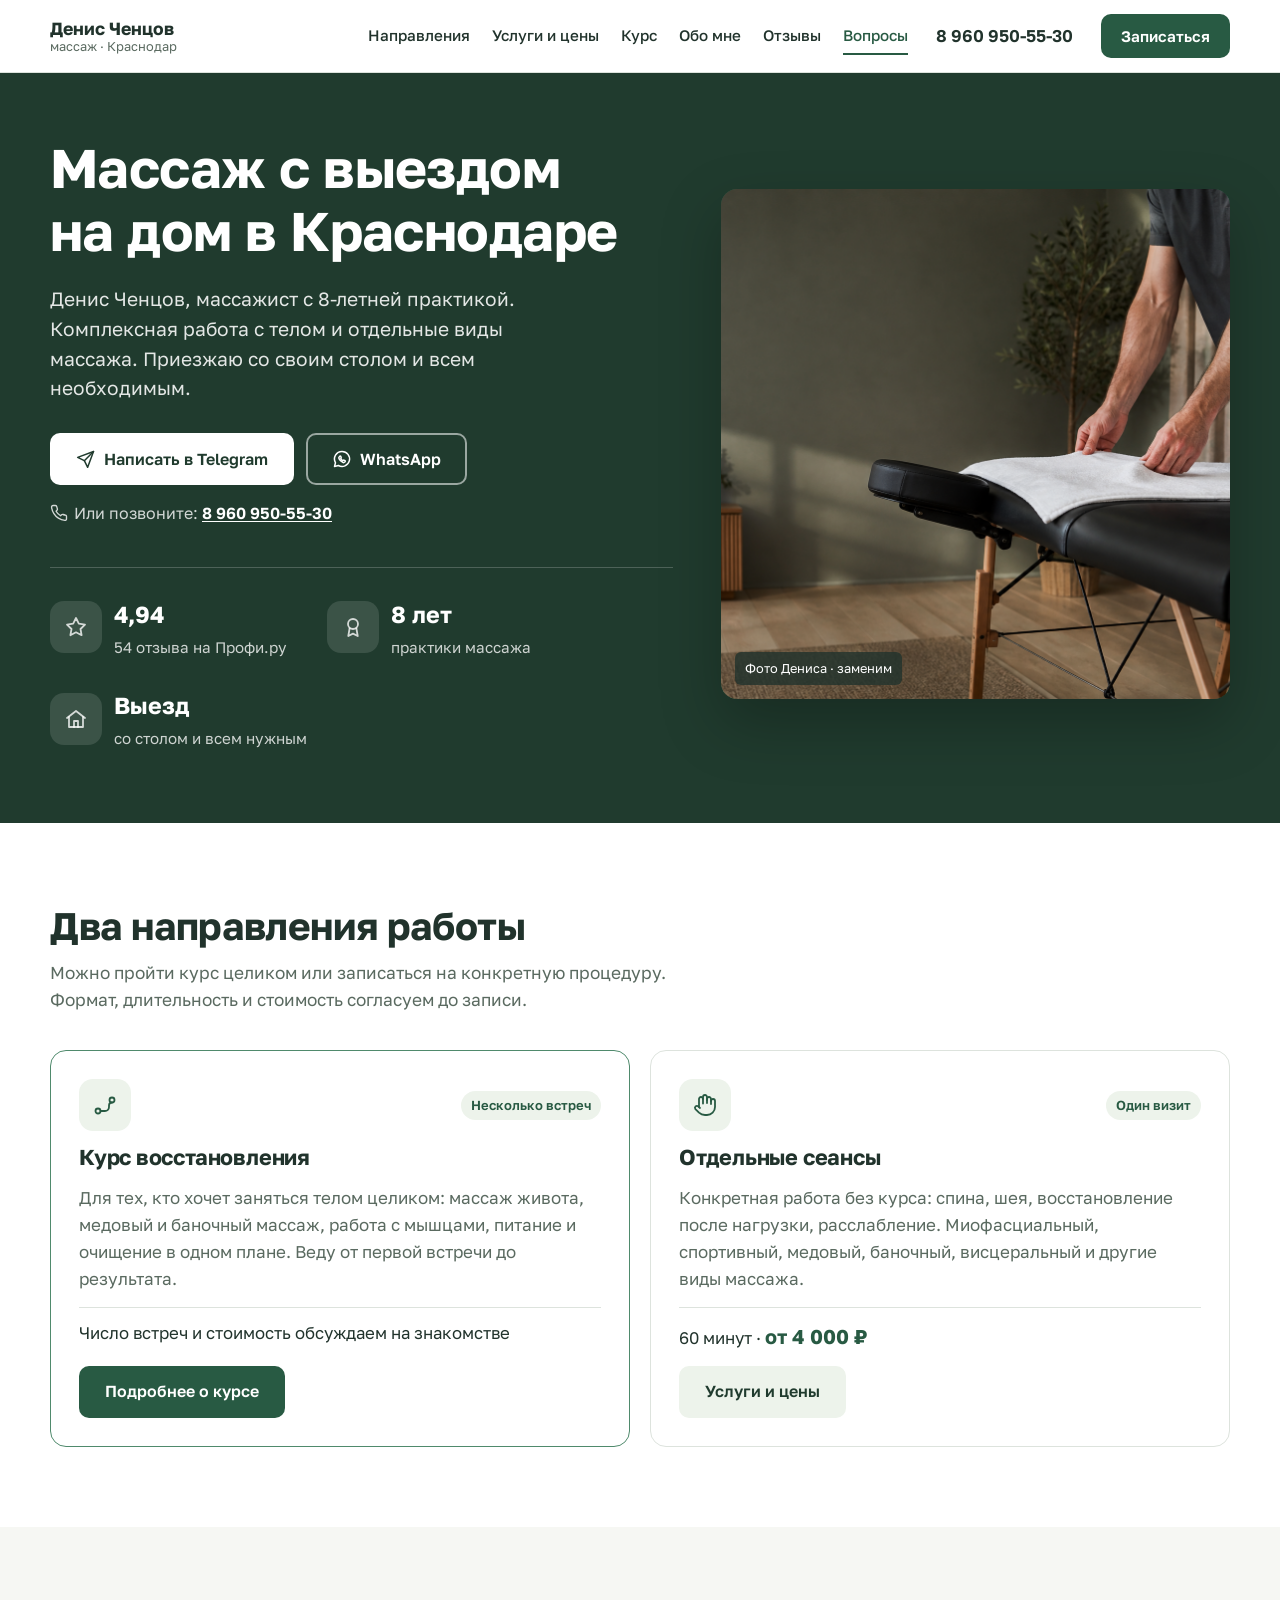
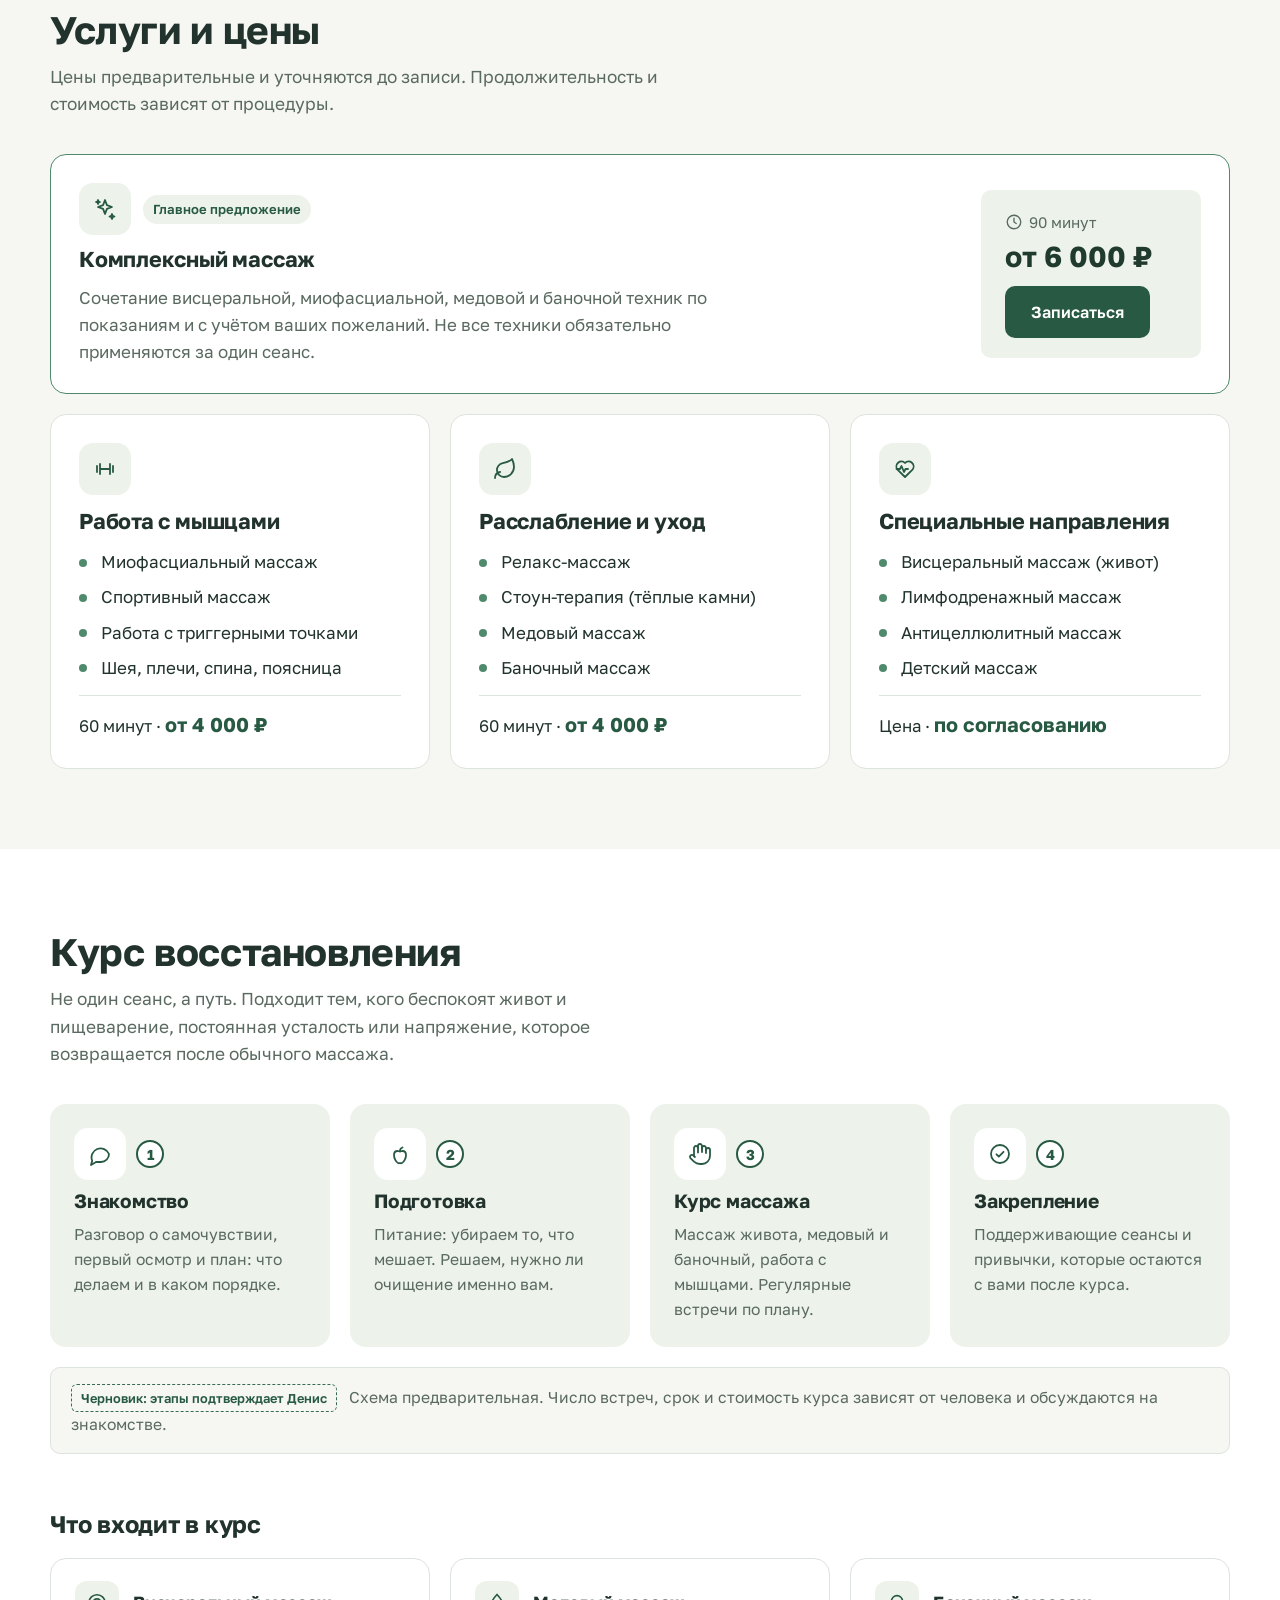
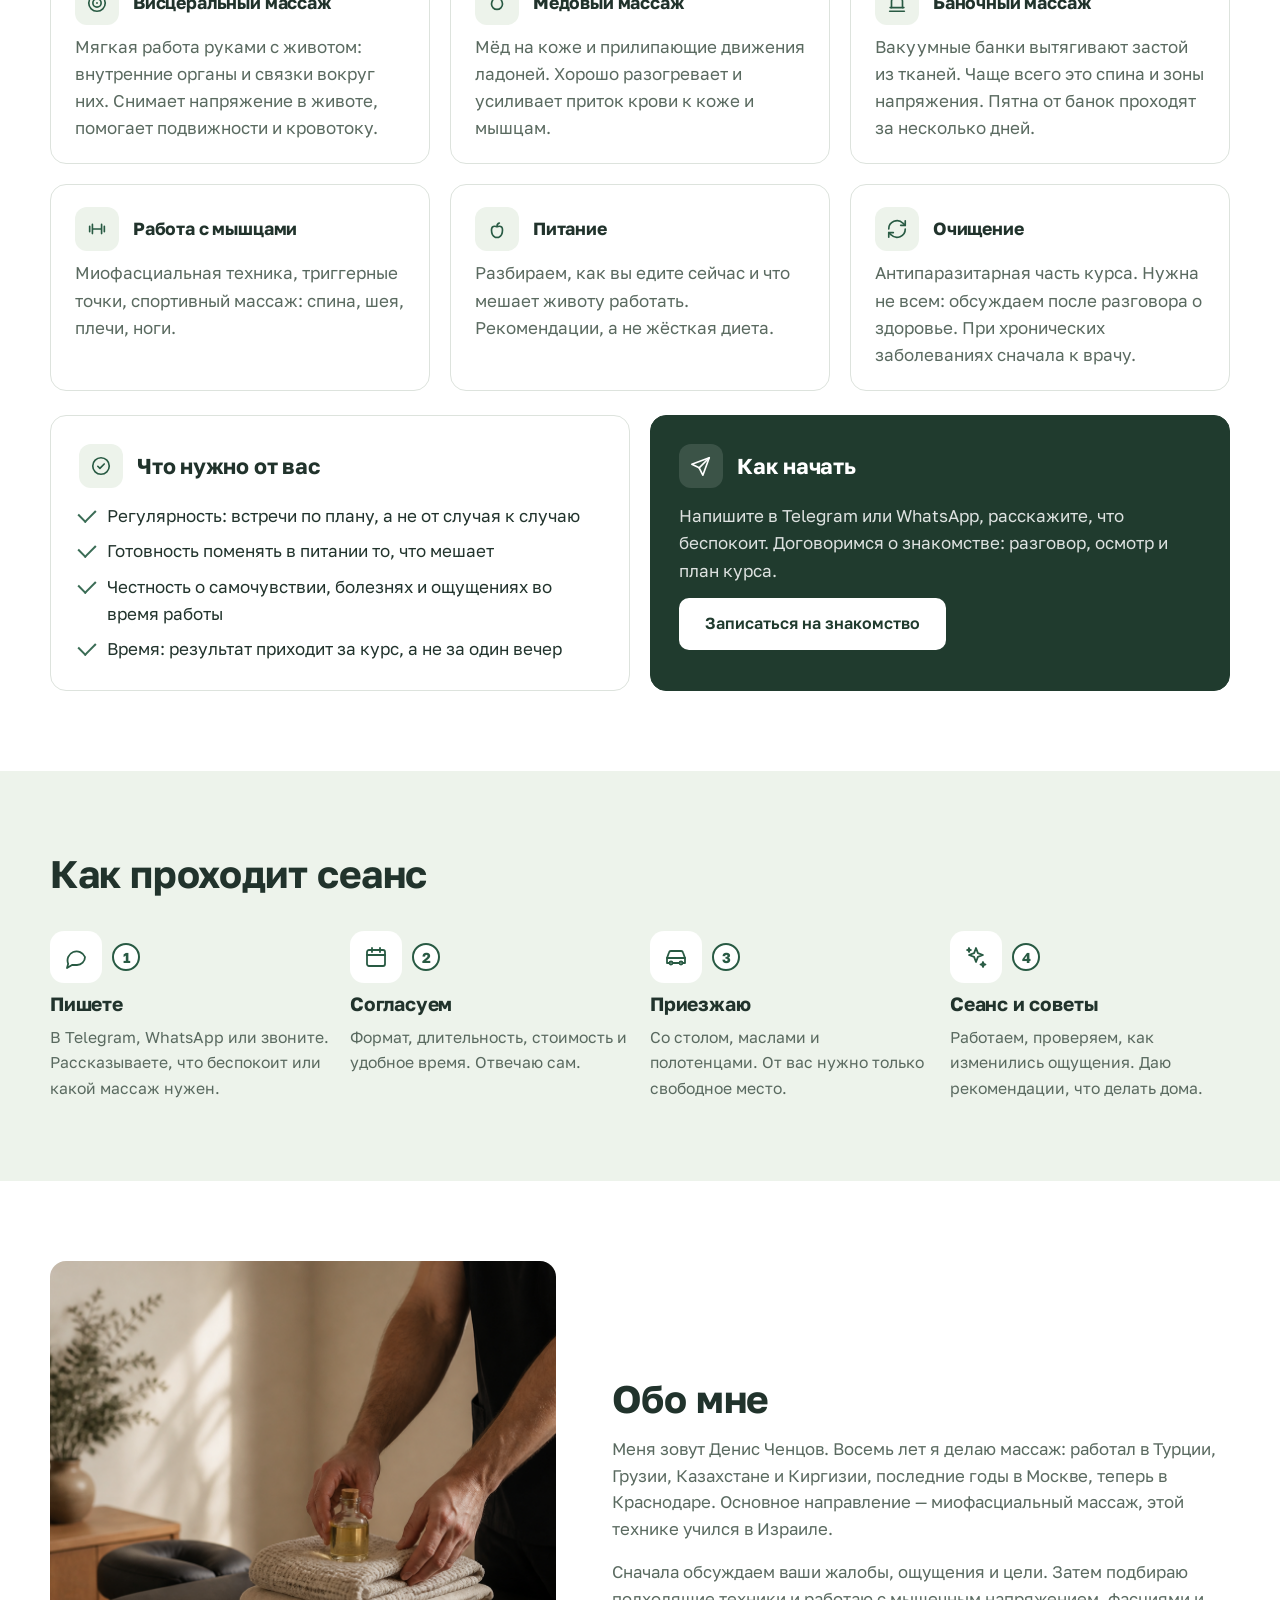
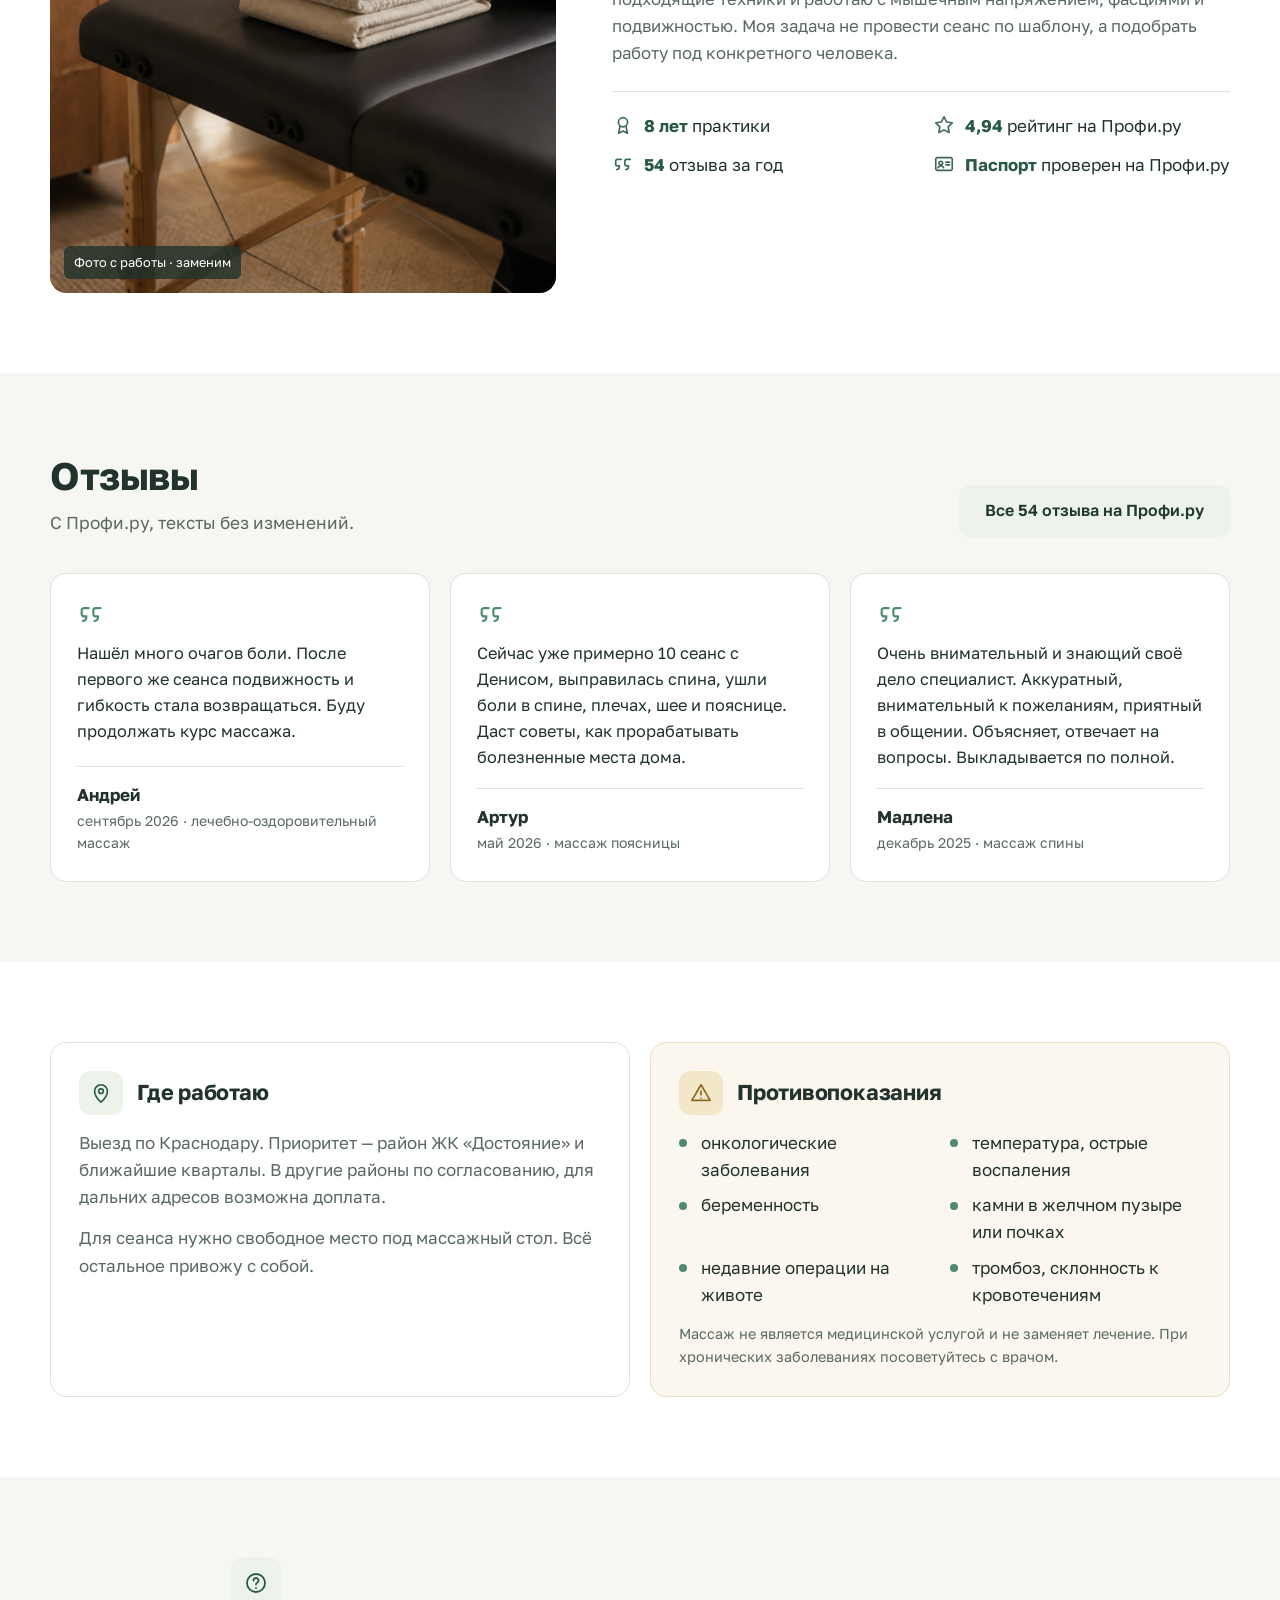
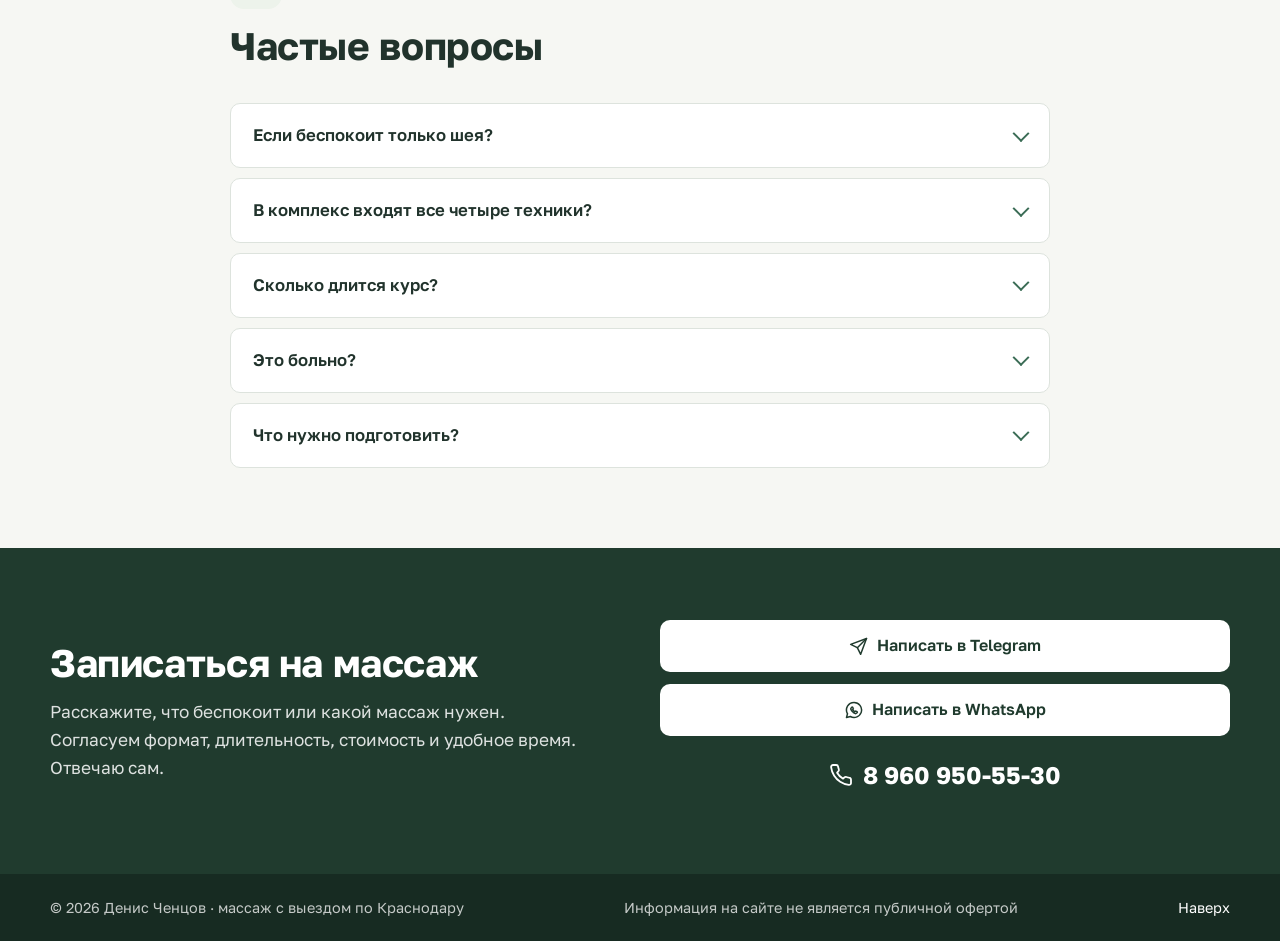
==== commit 5266aa63: "Add a line icon set to the massage landing Inline SVG sprite with 26 hand-drawn icons (one grid, one" ====
--- a/variants/v4/index.html
+++ b/variants/v4/index.html
@@ -12,6 +12,35 @@
   <link rel="stylesheet" href="style.css">
 </head>
 <body>
+  <svg class="sprite" aria-hidden="true" focusable="false">
+    <symbol id="i-star" viewBox="0 0 24 24"><path d="M12 3l2.8 5.7 6.2.9-4.5 4.4 1.1 6.2L12 17.3 6.4 20.2l1.1-6.2L3 9.6l6.2-.9z"/></symbol>
+    <symbol id="i-award" viewBox="0 0 24 24"><circle cx="12" cy="9" r="5"/><path d="M8.6 13.4 7.3 21l4.7-2.4 4.7 2.4-1.3-7.6"/></symbol>
+    <symbol id="i-home" viewBox="0 0 24 24"><path d="M3 11l9-7 9 7"/><path d="M5 10v10h14V10"/><path d="M10 20v-6h4v6"/></symbol>
+    <symbol id="i-route" viewBox="0 0 24 24"><circle cx="5" cy="18" r="2.5"/><circle cx="19" cy="7" r="2.5"/><path d="M7.5 18H12a4 4 0 0 0 4-4v-1.5a3 3 0 0 1 3-3"/></symbol>
+    <symbol id="i-hand" viewBox="0 0 24 24"><path d="M18 11V6a2 2 0 0 0-4 0v1"/><path d="M14 10V4a2 2 0 0 0-4 0v2"/><path d="M10 10.5V6a2 2 0 0 0-4 0v8"/><path d="M18 8a2 2 0 1 1 4 0v6a8 8 0 0 1-8 8h-2c-2.8 0-4.5-.9-6-2.3l-3.6-3.6a2 2 0 0 1 2.8-2.8L7 15"/></symbol>
+    <symbol id="i-muscle" viewBox="0 0 24 24"><path d="M4 9v6M7 7v10M17 7v10M20 9v6M7 12h10"/></symbol>
+    <symbol id="i-leaf" viewBox="0 0 24 24"><path d="M11 20A7 7 0 0 1 9.8 6.1C15.5 5 17 4.5 19 2c1 2 2 4.2 2 8 0 5.5-4.8 10-10 10z"/><path d="M2 21c0-3 1.9-5.4 5.1-6"/></symbol>
+    <symbol id="i-heart" viewBox="0 0 24 24"><path d="M19.5 12.6 12 20l-7.5-7.4A5 5 0 0 1 12 6a5 5 0 0 1 7.5 6.6z"/><path d="M3.5 12h3.5l1.5-3 2.5 6 1.5-3h2.5"/></symbol>
+    <symbol id="i-target" viewBox="0 0 24 24"><circle cx="12" cy="12" r="9"/><circle cx="12" cy="12" r="4.5"/><circle cx="12" cy="12" r="1" fill="currentColor" stroke="none"/></symbol>
+    <symbol id="i-drop" viewBox="0 0 24 24"><path d="M12 2.7c3.7 4 6 7.4 6 10.3a6 6 0 0 1-12 0c0-2.9 2.3-6.3 6-10.3z"/></symbol>
+    <symbol id="i-cup" viewBox="0 0 24 24"><path d="M6 17v-7a6 6 0 0 1 12 0v7"/><path d="M4.5 17h15"/><path d="M4 21h16"/></symbol>
+    <symbol id="i-apple" viewBox="0 0 24 24"><path d="M12 21c.5.3 1.5.3 2 0 2-1 4-4.5 4-8 0-2.5-1.5-4-3.5-4-1 0-1.5.5-2.5.5S10.5 9 9.5 9C7.5 9 6 10.5 6 13c0 3.5 2 7 4 8 .5.3 1.5.3 2 0z"/><path d="M12 9c0-2 1-3 2.5-3.5"/></symbol>
+    <symbol id="i-refresh" viewBox="0 0 24 24"><path d="M3 12a9 9 0 0 1 15.5-6.3L21 8"/><path d="M21 3v5h-5"/><path d="M21 12a9 9 0 0 1-15.5 6.3L3 16"/><path d="M3 21v-5h5"/></symbol>
+    <symbol id="i-chat" viewBox="0 0 24 24"><path d="M21 12a8 8 0 0 1-8 8H8l-5 3 1.2-4.2A8 8 0 1 1 21 12z"/></symbol>
+    <symbol id="i-check-circle" viewBox="0 0 24 24"><circle cx="12" cy="12" r="9"/><path d="M8.5 12.3l2.3 2.3 4.7-4.8"/></symbol>
+    <symbol id="i-car" viewBox="0 0 24 24"><path d="M3 13l2-5.5A2 2 0 0 1 6.9 6h10.2a2 2 0 0 1 1.9 1.5L21 13"/><path d="M3 13h18v5h-2.5M3 13v5h2.5M9 18h6"/><circle cx="7" cy="18" r="1.5"/><circle cx="17" cy="18" r="1.5"/></symbol>
+    <symbol id="i-sparkles" viewBox="0 0 24 24"><path d="M12 3l1.9 5.1L19 10l-5.1 1.9L12 17l-1.9-5.1L5 10l5.1-1.9z"/><path d="M19 17l.7 1.8 1.8.7-1.8.7L19 22l-.7-1.8-1.8-.7 1.8-.7z"/><path d="M5 3l.5 1.5L7 5l-1.5.5L5 7l-.5-1.5L3 5l1.5-.5z"/></symbol>
+    <symbol id="i-pin" viewBox="0 0 24 24"><path d="M12 22s7-6.3 7-12a7 7 0 1 0-14 0c0 5.7 7 12 7 12z"/><circle cx="12" cy="10" r="2.5"/></symbol>
+    <symbol id="i-alert" viewBox="0 0 24 24"><path d="M12 3l10 17H2L12 3z"/><path d="M12 10v4M12 17.5h.01"/></symbol>
+    <symbol id="i-id" viewBox="0 0 24 24"><rect x="3" y="5" width="18" height="14" rx="2"/><circle cx="8.5" cy="11" r="2"/><path d="M5.5 16c.6-1.4 1.7-2 3-2s2.4.6 3 2M14 10h4M14 13h4"/></symbol>
+    <symbol id="i-quote" viewBox="0 0 24 24"><path d="M10 7H6a2 2 0 0 0-2 2v3a2 2 0 0 0 2 2h2v1a3 3 0 0 1-3 3"/><path d="M20 7h-4a2 2 0 0 0-2 2v3a2 2 0 0 0 2 2h2v1a3 3 0 0 1-3 3"/></symbol>
+    <symbol id="i-send" viewBox="0 0 24 24"><path d="M21 3L10 14"/><path d="M21 3l-7 19-4-8-8-4 19-7z"/></symbol>
+    <symbol id="i-phone" viewBox="0 0 24 24"><path d="M22 16.9v3a2 2 0 0 1-2.2 2 19.8 19.8 0 0 1-8.6-3.1 19.5 19.5 0 0 1-6-6A19.8 19.8 0 0 1 2.1 4.2 2 2 0 0 1 4.1 2h3a2 2 0 0 1 2 1.7c.1.9.4 1.8.7 2.6a2 2 0 0 1-.5 2.1L8.1 9.7a16 16 0 0 0 6 6l1.3-1.3a2 2 0 0 1 2.1-.4c.8.3 1.7.6 2.6.7A2 2 0 0 1 22 16.9z"/></symbol>
+    <symbol id="i-whatsapp" viewBox="0 0 24 24"><path d="M12 3a9 9 0 0 0-7.8 13.5L3 21l4.6-1.2A9 9 0 1 0 12 3z"/><path d="M9.3 8.6c.3-.3.8-.3 1 .1l.8 1.3c.2.3.1.7-.1.9l-.5.5c.6 1.1 1.4 1.9 2.5 2.5l.5-.5c.3-.3.7-.3.9-.1l1.3.8c.4.2.4.7.1 1l-.5.6c-.6.6-1.5.8-2.3.4a9.6 9.6 0 0 1-4.6-4.6c-.4-.8-.2-1.7.4-2.3z"/></symbol>
+    <symbol id="i-clock" viewBox="0 0 24 24"><circle cx="12" cy="12" r="9"/><path d="M12 7v5l3 2"/></symbol>
+    <symbol id="i-calendar" viewBox="0 0 24 24"><rect x="3" y="5" width="18" height="16" rx="2"/><path d="M3 10h18M8 3v4M16 3v4"/></symbol>
+    <symbol id="i-question" viewBox="0 0 24 24"><circle cx="12" cy="12" r="9"/><path d="M9.5 9.5a2.5 2.5 0 1 1 3.5 2.3c-.7.3-1 .9-1 1.7"/><path d="M12 17h.01"/></symbol>
+  </svg>
   <a class="skip" href="#main">К содержанию</a>
 
   <header class="header">
@@ -49,14 +78,14 @@
           <h1>Массаж с выездом на дом в Краснодаре</h1>
           <p class="hero__lead">Денис Ченцов, массажист с 8-летней практикой. Комплексная работа с телом и отдельные виды массажа. Приезжаю со своим столом и всем необходимым.</p>
           <div class="hero__actions">
-            <a class="btn btn--light" href="https://t.me/+79609505530" target="_blank" rel="noopener">Написать в Telegram</a>
-            <a class="btn btn--outline-light" href="https://wa.me/79609505530?text=%D0%97%D0%B4%D1%80%D0%B0%D0%B2%D1%81%D1%82%D0%B2%D1%83%D0%B9%D1%82%D0%B5%2C%20%D1%85%D0%BE%D1%87%D1%83%20%D0%B7%D0%B0%D0%BF%D0%B8%D1%81%D0%B0%D1%82%D1%8C%D1%81%D1%8F%20%D0%BD%D0%B0%20%D0%BC%D0%B0%D1%81%D1%81%D0%B0%D0%B6" target="_blank" rel="noopener">WhatsApp</a>
-          </div>
-          <p class="hero__call">Или позвоните: <a href="tel:+79609505530">8 960 950-55-30</a></p>
+            <a class="btn btn--light" href="https://t.me/+79609505530" target="_blank" rel="noopener"><svg class="icon"><use href="#i-send"/></svg>Написать в Telegram</a>
+            <a class="btn btn--outline-light" href="https://wa.me/79609505530?text=%D0%97%D0%B4%D1%80%D0%B0%D0%B2%D1%81%D1%82%D0%B2%D1%83%D0%B9%D1%82%D0%B5%2C%20%D1%85%D0%BE%D1%87%D1%83%20%D0%B7%D0%B0%D0%BF%D0%B8%D1%81%D0%B0%D1%82%D1%8C%D1%81%D1%8F%20%D0%BD%D0%B0%20%D0%BC%D0%B0%D1%81%D1%81%D0%B0%D0%B6" target="_blank" rel="noopener"><svg class="icon"><use href="#i-whatsapp"/></svg>WhatsApp</a>
+          </div>
+          <p class="hero__call"><svg class="icon icon--inline"><use href="#i-phone"/></svg>Или позвоните: <a href="tel:+79609505530">8 960 950-55-30</a></p>
           <ul class="hero__facts">
-            <li><strong>4,94</strong><span>54 отзыва на Профи.ру</span></li>
-            <li><strong>8 лет</strong><span>практики массажа</span></li>
-            <li><strong>Выезд</strong><span>со столом и всем нужным</span></li>
+            <li><span class="icon-tile icon-tile--dark"><svg class="icon"><use href="#i-star"/></svg></span><div><strong>4,94</strong><span>54 отзыва на Профи.ру</span></div></li>
+            <li><span class="icon-tile icon-tile--dark"><svg class="icon"><use href="#i-award"/></svg></span><div><strong>8 лет</strong><span>практики массажа</span></div></li>
+            <li><span class="icon-tile icon-tile--dark"><svg class="icon"><use href="#i-home"/></svg></span><div><strong>Выезд</strong><span>со столом и всем нужным</span></div></li>
           </ul>
         </div>
         <figure class="hero__photo">
@@ -75,14 +104,14 @@
         </div>
         <div class="grid grid--2">
           <article class="card card--accent">
-            <span class="tag">Несколько встреч</span>
+            <div class="card__top"><span class="icon-tile"><svg class="icon"><use href="#i-route"/></svg></span><span class="tag">Несколько встреч</span></div>
             <h3>Курс восстановления</h3>
             <p>Для тех, кто хочет заняться телом целиком: массаж живота, медовый и баночный массаж, работа с мышцами, питание и очищение в одном плане. Веду от первой встречи до результата.</p>
             <p class="card__price">Число встреч и стоимость обсуждаем на знакомстве</p>
             <a class="btn btn--primary" href="#course">Подробнее о курсе</a>
           </article>
           <article class="card">
-            <span class="tag">Один визит</span>
+            <div class="card__top"><span class="icon-tile"><svg class="icon"><use href="#i-hand"/></svg></span><span class="tag">Один визит</span></div>
             <h3>Отдельные сеансы</h3>
             <p>Конкретная работа без курса: спина, шея, восстановление после нагрузки, расслабление. Миофасциальный, спортивный, медовый, баночный, висцеральный и другие виды массажа.</p>
             <p class="card__price">60 минут · <strong>от 4 000 ₽</strong></p>
@@ -101,18 +130,19 @@
         </div>
         <article class="card card--wide">
           <div>
-            <span class="tag">Главное предложение</span>
+            <div class="card__top"><span class="icon-tile"><svg class="icon"><use href="#i-sparkles"/></svg></span><span class="tag">Главное предложение</span></div>
             <h3>Комплексный массаж</h3>
             <p>Сочетание висцеральной, миофасциальной, медовой и баночной техник по показаниям и с учётом ваших пожеланий. Не все техники обязательно применяются за один сеанс.</p>
           </div>
           <div class="price-box">
-            <span>90 минут</span>
+            <span><svg class="icon icon--inline"><use href="#i-clock"/></svg>90 минут</span>
             <strong>от 6 000 ₽</strong>
             <a class="btn btn--primary" href="#contact">Записаться</a>
           </div>
         </article>
         <div class="grid grid--3">
           <article class="card">
+            <span class="icon-tile"><svg class="icon"><use href="#i-muscle"/></svg></span>
             <h3>Работа с мышцами</h3>
             <ul class="list">
               <li>Миофасциальный массаж</li>
@@ -123,6 +153,7 @@
             <p class="card__price">60 минут · <strong>от 4 000 ₽</strong></p>
           </article>
           <article class="card">
+            <span class="icon-tile"><svg class="icon"><use href="#i-leaf"/></svg></span>
             <h3>Расслабление и уход</h3>
             <ul class="list">
               <li>Релакс-массаж</li>
@@ -133,6 +164,7 @@
             <p class="card__price">60 минут · <strong>от 4 000 ₽</strong></p>
           </article>
           <article class="card">
+            <span class="icon-tile"><svg class="icon"><use href="#i-heart"/></svg></span>
             <h3>Специальные направления</h3>
             <ul class="list">
               <li>Висцеральный массаж (живот)</li>
@@ -155,26 +187,26 @@
         </div>
 
         <ol class="steps">
-          <li class="step"><span class="step__num">1</span><h3>Знакомство</h3><p>Разговор о самочувствии, первый осмотр и план: что делаем и в каком порядке.</p></li>
-          <li class="step"><span class="step__num">2</span><h3>Подготовка</h3><p>Питание: убираем то, что мешает. Решаем, нужно ли очищение именно вам.</p></li>
-          <li class="step"><span class="step__num">3</span><h3>Курс массажа</h3><p>Массаж живота, медовый и баночный, работа с мышцами. Регулярные встречи по плану.</p></li>
-          <li class="step"><span class="step__num">4</span><h3>Закрепление</h3><p>Поддерживающие сеансы и привычки, которые остаются с вами после курса.</p></li>
+          <li class="step"><div class="step__head"><span class="icon-tile"><svg class="icon"><use href="#i-chat"/></svg></span><span class="step__num">1</span></div><h3>Знакомство</h3><p>Разговор о самочувствии, первый осмотр и план: что делаем и в каком порядке.</p></li>
+          <li class="step"><div class="step__head"><span class="icon-tile"><svg class="icon"><use href="#i-apple"/></svg></span><span class="step__num">2</span></div><h3>Подготовка</h3><p>Питание: убираем то, что мешает. Решаем, нужно ли очищение именно вам.</p></li>
+          <li class="step"><div class="step__head"><span class="icon-tile"><svg class="icon"><use href="#i-hand"/></svg></span><span class="step__num">3</span></div><h3>Курс массажа</h3><p>Массаж живота, медовый и баночный, работа с мышцами. Регулярные встречи по плану.</p></li>
+          <li class="step"><div class="step__head"><span class="icon-tile"><svg class="icon"><use href="#i-check-circle"/></svg></span><span class="step__num">4</span></div><h3>Закрепление</h3><p>Поддерживающие сеансы и привычки, которые остаются с вами после курса.</p></li>
         </ol>
         <p class="note"><span class="draft-tag">Черновик: этапы подтверждает Денис</span> Схема предварительная. Число встреч, срок и стоимость курса зависят от человека и обсуждаются на знакомстве.</p>
 
         <h3 class="subhead">Что входит в курс</h3>
         <div class="grid grid--3">
-          <article class="card card--flat"><h4>Висцеральный массаж</h4><p>Мягкая работа руками с животом: внутренние органы и связки вокруг них. Снимает напряжение в животе, помогает подвижности и кровотоку.</p></article>
-          <article class="card card--flat"><h4>Медовый массаж</h4><p>Мёд на коже и прилипающие движения ладоней. Хорошо разогревает и усиливает приток крови к коже и мышцам.</p></article>
-          <article class="card card--flat"><h4>Баночный массаж</h4><p>Вакуумные банки вытягивают застой из тканей. Чаще всего это спина и зоны напряжения. Пятна от банок проходят за несколько дней.</p></article>
-          <article class="card card--flat"><h4>Работа с мышцами</h4><p>Миофасциальная техника, триггерные точки, спортивный массаж: спина, шея, плечи, ноги.</p></article>
-          <article class="card card--flat"><h4>Питание</h4><p>Разбираем, как вы едите сейчас и что мешает животу работать. Рекомендации, а не жёсткая диета.</p></article>
-          <article class="card card--flat"><h4>Очищение</h4><p>Антипаразитарная часть курса. Нужна не всем: обсуждаем после разговора о здоровье. При хронических заболеваниях сначала к врачу.</p></article>
+          <article class="card card--flat"><div class="card__row"><span class="icon-tile icon-tile--sm"><svg class="icon"><use href="#i-target"/></svg></span><h4>Висцеральный массаж</h4></div><p>Мягкая работа руками с животом: внутренние органы и связки вокруг них. Снимает напряжение в животе, помогает подвижности и кровотоку.</p></article>
+          <article class="card card--flat"><div class="card__row"><span class="icon-tile icon-tile--sm"><svg class="icon"><use href="#i-drop"/></svg></span><h4>Медовый массаж</h4></div><p>Мёд на коже и прилипающие движения ладоней. Хорошо разогревает и усиливает приток крови к коже и мышцам.</p></article>
+          <article class="card card--flat"><div class="card__row"><span class="icon-tile icon-tile--sm"><svg class="icon"><use href="#i-cup"/></svg></span><h4>Баночный массаж</h4></div><p>Вакуумные банки вытягивают застой из тканей. Чаще всего это спина и зоны напряжения. Пятна от банок проходят за несколько дней.</p></article>
+          <article class="card card--flat"><div class="card__row"><span class="icon-tile icon-tile--sm"><svg class="icon"><use href="#i-muscle"/></svg></span><h4>Работа с мышцами</h4></div><p>Миофасциальная техника, триггерные точки, спортивный массаж: спина, шея, плечи, ноги.</p></article>
+          <article class="card card--flat"><div class="card__row"><span class="icon-tile icon-tile--sm"><svg class="icon"><use href="#i-apple"/></svg></span><h4>Питание</h4></div><p>Разбираем, как вы едите сейчас и что мешает животу работать. Рекомендации, а не жёсткая диета.</p></article>
+          <article class="card card--flat"><div class="card__row"><span class="icon-tile icon-tile--sm"><svg class="icon"><use href="#i-refresh"/></svg></span><h4>Очищение</h4></div><p>Антипаразитарная часть курса. Нужна не всем: обсуждаем после разговора о здоровье. При хронических заболеваниях сначала к врачу.</p></article>
         </div>
 
         <div class="grid grid--2 grid--tight">
           <div class="panel">
-            <h3>Что нужно от вас</h3>
+            <div class="card__row"><span class="icon-tile icon-tile--sm"><svg class="icon"><use href="#i-check-circle"/></svg></span><h3>Что нужно от вас</h3></div>
             <ul class="list list--check">
               <li>Регулярность: встречи по плану, а не от случая к случаю</li>
               <li>Готовность поменять в питании то, что мешает</li>
@@ -183,7 +215,7 @@
             </ul>
           </div>
           <div class="panel panel--green">
-            <h3>Как начать</h3>
+            <div class="card__row"><span class="icon-tile icon-tile--sm icon-tile--dark"><svg class="icon"><use href="#i-send"/></svg></span><h3>Как начать</h3></div>
             <p>Напишите в Telegram или WhatsApp, расскажите, что беспокоит. Договоримся о знакомстве: разговор, осмотр и план курса.</p>
             <a class="btn btn--light" href="#contact">Записаться на знакомство</a>
           </div>
@@ -198,10 +230,10 @@
           <h2>Как проходит сеанс</h2>
         </div>
         <div class="grid grid--4">
-          <div class="how"><span class="step__num">1</span><h3>Пишете</h3><p>В Telegram, WhatsApp или звоните. Рассказываете, что беспокоит или какой массаж нужен.</p></div>
-          <div class="how"><span class="step__num">2</span><h3>Согласуем</h3><p>Формат, длительность, стоимость и удобное время. Отвечаю сам.</p></div>
-          <div class="how"><span class="step__num">3</span><h3>Приезжаю</h3><p>Со столом, маслами и полотенцами. От вас нужно только свободное место.</p></div>
-          <div class="how"><span class="step__num">4</span><h3>Сеанс и советы</h3><p>Работаем, проверяем, как изменились ощущения. Даю рекомендации, что делать дома.</p></div>
+          <div class="how"><div class="step__head"><span class="icon-tile"><svg class="icon"><use href="#i-chat"/></svg></span><span class="step__num">1</span></div><h3>Пишете</h3><p>В Telegram, WhatsApp или звоните. Рассказываете, что беспокоит или какой массаж нужен.</p></div>
+          <div class="how"><div class="step__head"><span class="icon-tile"><svg class="icon"><use href="#i-calendar"/></svg></span><span class="step__num">2</span></div><h3>Согласуем</h3><p>Формат, длительность, стоимость и удобное время. Отвечаю сам.</p></div>
+          <div class="how"><div class="step__head"><span class="icon-tile"><svg class="icon"><use href="#i-car"/></svg></span><span class="step__num">3</span></div><h3>Приезжаю</h3><p>Со столом, маслами и полотенцами. От вас нужно только свободное место.</p></div>
+          <div class="how"><div class="step__head"><span class="icon-tile"><svg class="icon"><use href="#i-sparkles"/></svg></span><span class="step__num">4</span></div><h3>Сеанс и советы</h3><p>Работаем, проверяем, как изменились ощущения. Даю рекомендации, что делать дома.</p></div>
         </div>
       </div>
     </section>
@@ -218,10 +250,10 @@
           <p>Меня зовут Денис Ченцов. Восемь лет я делаю массаж: работал в Турции, Грузии, Казахстане и Киргизии, последние годы в Москве, теперь в Краснодаре. Основное направление — миофасциальный массаж, этой технике учился в Израиле.</p>
           <p>Сначала обсуждаем ваши жалобы, ощущения и цели. Затем подбираю подходящие техники и работаю с мышечным напряжением, фасциями и подвижностью. Моя задача не провести сеанс по шаблону, а подобрать работу под конкретного человека.</p>
           <ul class="facts">
-            <li><strong>8 лет</strong> практики</li>
-            <li><strong>4,94</strong> рейтинг на Профи.ру</li>
-            <li><strong>54</strong> отзыва за год</li>
-            <li><strong>Паспорт</strong> проверен на Профи.ру</li>
+            <li><svg class="icon icon--fact"><use href="#i-award"/></svg><span><strong>8 лет</strong> практики</span></li>
+            <li><svg class="icon icon--fact"><use href="#i-star"/></svg><span><strong>4,94</strong> рейтинг на Профи.ру</span></li>
+            <li><svg class="icon icon--fact"><use href="#i-quote"/></svg><span><strong>54</strong> отзыва за год</span></li>
+            <li><svg class="icon icon--fact"><use href="#i-id"/></svg><span><strong>Паспорт</strong> проверен на Профи.ру</span></li>
           </ul>
         </div>
       </div>
@@ -238,9 +270,9 @@
           <a class="btn btn--secondary" href="https://profi.ru/profile/ChentsovDA5/reviews/" target="_blank" rel="noopener">Все 54 отзыва на Профи.ру</a>
         </div>
         <div class="grid grid--3">
-          <blockquote class="review"><p>Нашёл много очагов боли. После первого же сеанса подвижность и гибкость стала возвращаться. Буду продолжать курс массажа.</p><footer><strong>Андрей</strong><span>сентябрь 2026 · лечебно-оздоровительный массаж</span></footer></blockquote>
-          <blockquote class="review"><p>Сейчас уже примерно 10 сеанс с Денисом, выправилась спина, ушли боли в спине, плечах, шее и пояснице. Даст советы, как прорабатывать болезненные места дома.</p><footer><strong>Артур</strong><span>май 2026 · массаж поясницы</span></footer></blockquote>
-          <blockquote class="review"><p>Очень внимательный и знающий своё дело специалист. Аккуратный, внимательный к пожеланиям, приятный в общении. Объясняет, отвечает на вопросы. Выкладывается по полной.</p><footer><strong>Мадлена</strong><span>декабрь 2025 · массаж спины</span></footer></blockquote>
+          <blockquote class="review"><svg class="icon icon--quote"><use href="#i-quote"/></svg><p>Нашёл много очагов боли. После первого же сеанса подвижность и гибкость стала возвращаться. Буду продолжать курс массажа.</p><footer><strong>Андрей</strong><span>сентябрь 2026 · лечебно-оздоровительный массаж</span></footer></blockquote>
+          <blockquote class="review"><svg class="icon icon--quote"><use href="#i-quote"/></svg><p>Сейчас уже примерно 10 сеанс с Денисом, выправилась спина, ушли боли в спине, плечах, шее и пояснице. Даст советы, как прорабатывать болезненные места дома.</p><footer><strong>Артур</strong><span>май 2026 · массаж поясницы</span></footer></blockquote>
+          <blockquote class="review"><svg class="icon icon--quote"><use href="#i-quote"/></svg><p>Очень внимательный и знающий своё дело специалист. Аккуратный, внимательный к пожеланиям, приятный в общении. Объясняет, отвечает на вопросы. Выкладывается по полной.</p><footer><strong>Мадлена</strong><span>декабрь 2025 · массаж спины</span></footer></blockquote>
         </div>
       </div>
     </section>
@@ -249,12 +281,12 @@
     <section class="section" id="limits">
       <div class="container grid grid--2">
         <div class="panel">
-          <h2 class="h3">Где работаю</h2>
+          <div class="card__row"><span class="icon-tile icon-tile--sm"><svg class="icon"><use href="#i-pin"/></svg></span><h2 class="h3">Где работаю</h2></div>
           <p>Выезд по Краснодару. Приоритет — район ЖК «Достояние» и ближайшие кварталы. В другие районы по согласованию, для дальних адресов возможна доплата.</p>
           <p>Для сеанса нужно свободное место под массажный стол. Всё остальное привожу с собой.</p>
         </div>
         <div class="panel panel--warn">
-          <h2 class="h3">Противопоказания</h2>
+          <div class="card__row"><span class="icon-tile icon-tile--sm icon-tile--warn"><svg class="icon"><use href="#i-alert"/></svg></span><h2 class="h3">Противопоказания</h2></div>
           <ul class="list list--two">
             <li>онкологические заболевания</li>
             <li>температура, острые воспаления</li>
@@ -271,7 +303,7 @@
     <!-- Вопросы -->
     <section class="section section--soft" id="faq">
       <div class="container container--narrow">
-        <div class="section__head">
+        <div class="section__head section__head--icon"><span class="icon-tile"><svg class="icon"><use href="#i-question"/></svg></span>
           <h2>Частые вопросы</h2>
         </div>
         <div class="faq">
@@ -292,9 +324,9 @@
           <p>Расскажите, что беспокоит или какой массаж нужен. Согласуем формат, длительность, стоимость и удобное время. Отвечаю сам.</p>
         </div>
         <div class="contact__ways">
-          <a class="btn btn--light" href="https://t.me/+79609505530" target="_blank" rel="noopener">Написать в Telegram</a>
-          <a class="btn btn--light" href="https://wa.me/79609505530?text=%D0%97%D0%B4%D1%80%D0%B0%D0%B2%D1%81%D1%82%D0%B2%D1%83%D0%B9%D1%82%D0%B5%2C%20%D1%85%D0%BE%D1%87%D1%83%20%D0%B7%D0%B0%D0%BF%D0%B8%D1%81%D0%B0%D1%82%D1%8C%D1%81%D1%8F%20%D0%BD%D0%B0%20%D0%BC%D0%B0%D1%81%D1%81%D0%B0%D0%B6" target="_blank" rel="noopener">Написать в WhatsApp</a>
-          <a class="contact__phone" href="tel:+79609505530">8 960 950-55-30</a>
+          <a class="btn btn--light" href="https://t.me/+79609505530" target="_blank" rel="noopener"><svg class="icon"><use href="#i-send"/></svg>Написать в Telegram</a>
+          <a class="btn btn--light" href="https://wa.me/79609505530?text=%D0%97%D0%B4%D1%80%D0%B0%D0%B2%D1%81%D1%82%D0%B2%D1%83%D0%B9%D1%82%D0%B5%2C%20%D1%85%D0%BE%D1%87%D1%83%20%D0%B7%D0%B0%D0%BF%D0%B8%D1%81%D0%B0%D1%82%D1%8C%D1%81%D1%8F%20%D0%BD%D0%B0%20%D0%BC%D0%B0%D1%81%D1%81%D0%B0%D0%B6" target="_blank" rel="noopener"><svg class="icon"><use href="#i-whatsapp"/></svg>Написать в WhatsApp</a>
+          <a class="contact__phone" href="tel:+79609505530"><svg class="icon"><use href="#i-phone"/></svg>8 960 950-55-30</a>
         </div>
       </div>
     </section>
@@ -309,8 +341,8 @@
   </footer>
 
   <div class="mobile-bar" data-mobile-bar aria-hidden="true">
-    <a href="https://t.me/+79609505530" target="_blank" rel="noopener">Telegram</a>
-    <a href="https://wa.me/79609505530?text=%D0%97%D0%B4%D1%80%D0%B0%D0%B2%D1%81%D1%82%D0%B2%D1%83%D0%B9%D1%82%D0%B5%2C%20%D1%85%D0%BE%D1%87%D1%83%20%D0%B7%D0%B0%D0%BF%D0%B8%D1%81%D0%B0%D1%82%D1%8C%D1%81%D1%8F%20%D0%BD%D0%B0%20%D0%BC%D0%B0%D1%81%D1%81%D0%B0%D0%B6" target="_blank" rel="noopener">WhatsApp</a>
+    <a href="https://t.me/+79609505530" target="_blank" rel="noopener"><svg class="icon"><use href="#i-send"/></svg>Telegram</a>
+    <a href="https://wa.me/79609505530?text=%D0%97%D0%B4%D1%80%D0%B0%D0%B2%D1%81%D1%82%D0%B2%D1%83%D0%B9%D1%82%D0%B5%2C%20%D1%85%D0%BE%D1%87%D1%83%20%D0%B7%D0%B0%D0%BF%D0%B8%D1%81%D0%B0%D1%82%D1%8C%D1%81%D1%8F%20%D0%BD%D0%B0%20%D0%BC%D0%B0%D1%81%D1%81%D0%B0%D0%B6" target="_blank" rel="noopener"><svg class="icon"><use href="#i-whatsapp"/></svg>WhatsApp</a>
   </div>
 
   <script src="script.js"></script>
--- a/variants/v4/style.css
+++ b/variants/v4/style.css
@@ -197,6 +197,36 @@
 .mobile-bar a { display: block; padding: 16px 10px; text-align: center; background: var(--green-700); color: #fff; font-weight: 600; text-decoration: none; }
 .mobile-bar a:last-child { background: var(--green-900); }
 
+
+/* Иконки: один набор, одна толщина линии */
+.sprite { position: absolute; width: 0; height: 0; overflow: hidden; }
+.icon { width: 24px; height: 24px; fill: none; stroke: currentColor; stroke-width: 1.8; stroke-linecap: round; stroke-linejoin: round; flex: none; }
+.icon--inline { width: 18px; height: 18px; vertical-align: -3px; margin-right: 6px; display: inline-block; }
+.icon--fact { width: 22px; height: 22px; color: var(--green-600); }
+.icon--quote { width: 28px; height: 28px; color: var(--green-500); }
+.icon-tile { display: inline-flex; align-items: center; justify-content: center; width: 52px; height: 52px; border-radius: 14px; background: var(--mint-100); color: var(--green-700); flex: none; }
+.icon-tile--sm { width: 44px; height: 44px; border-radius: 12px; }
+.icon-tile--sm .icon { width: 22px; height: 22px; }
+.icon-tile--dark { background: rgba(255, 255, 255, .12); color: #fff; }
+.icon-tile--warn { background: #f3e7c9; color: #8a6a1f; }
+.btn .icon { width: 20px; height: 20px; }
+.card__top { display: flex; align-items: center; justify-content: space-between; gap: 12px; }
+.card__top .tag { align-self: center; }
+.card__row { display: flex; align-items: center; gap: 14px; }
+.card__row h3, .card__row h4, .card__row .h3 { margin: 0; }
+.step__head { display: flex; align-items: center; gap: 10px; }
+.step__head .step__num { width: 28px; height: 28px; font-size: .9rem; background: #fff; color: var(--green-700); border: 2px solid var(--green-700); }
+.how .icon-tile, .step .icon-tile { background: #fff; }
+.section__head--icon { display: grid; gap: 14px; justify-items: start; }
+.facts li { display: flex; align-items: center; gap: 10px; }
+.hero__facts li { grid-template-columns: auto 1fr; align-items: center; gap: 12px; }
+.hero__facts li div { display: grid; gap: 2px; }
+.review { position: relative; }
+.review .icon--quote { margin-bottom: -6px; }
+.contact__phone { display: inline-flex; align-items: center; justify-content: center; gap: 10px; }
+.mobile-bar a { display: inline-flex; align-items: center; justify-content: center; gap: 8px; }
+.mobile-bar .icon { width: 20px; height: 20px; }
+
 /* Появление блоков при прокрутке */
 .reveal { opacity: 0; transform: translateY(18px); transition: opacity .7s var(--ease), transform .7s var(--ease); }
 .reveal.is-visible { opacity: 1; transform: none; }
@@ -236,6 +266,8 @@
   .hero__actions .btn { flex: 1 1 100%; }
   .hero__facts { display: grid; grid-template-columns: 1fr 1fr; gap: 16px 20px; margin-top: 28px; padding-top: 20px; }
   .hero__facts li { align-content: start; }
+  .hero__facts .icon-tile { width: 40px; height: 40px; border-radius: 10px; }
+  .hero__facts .icon-tile .icon { width: 20px; height: 20px; }
   .hero__facts li:last-child { grid-column: 1 / -1; }
   .hero__facts span { font-size: .9rem; }
   .card--flat h4 { font-size: 1.2rem; }
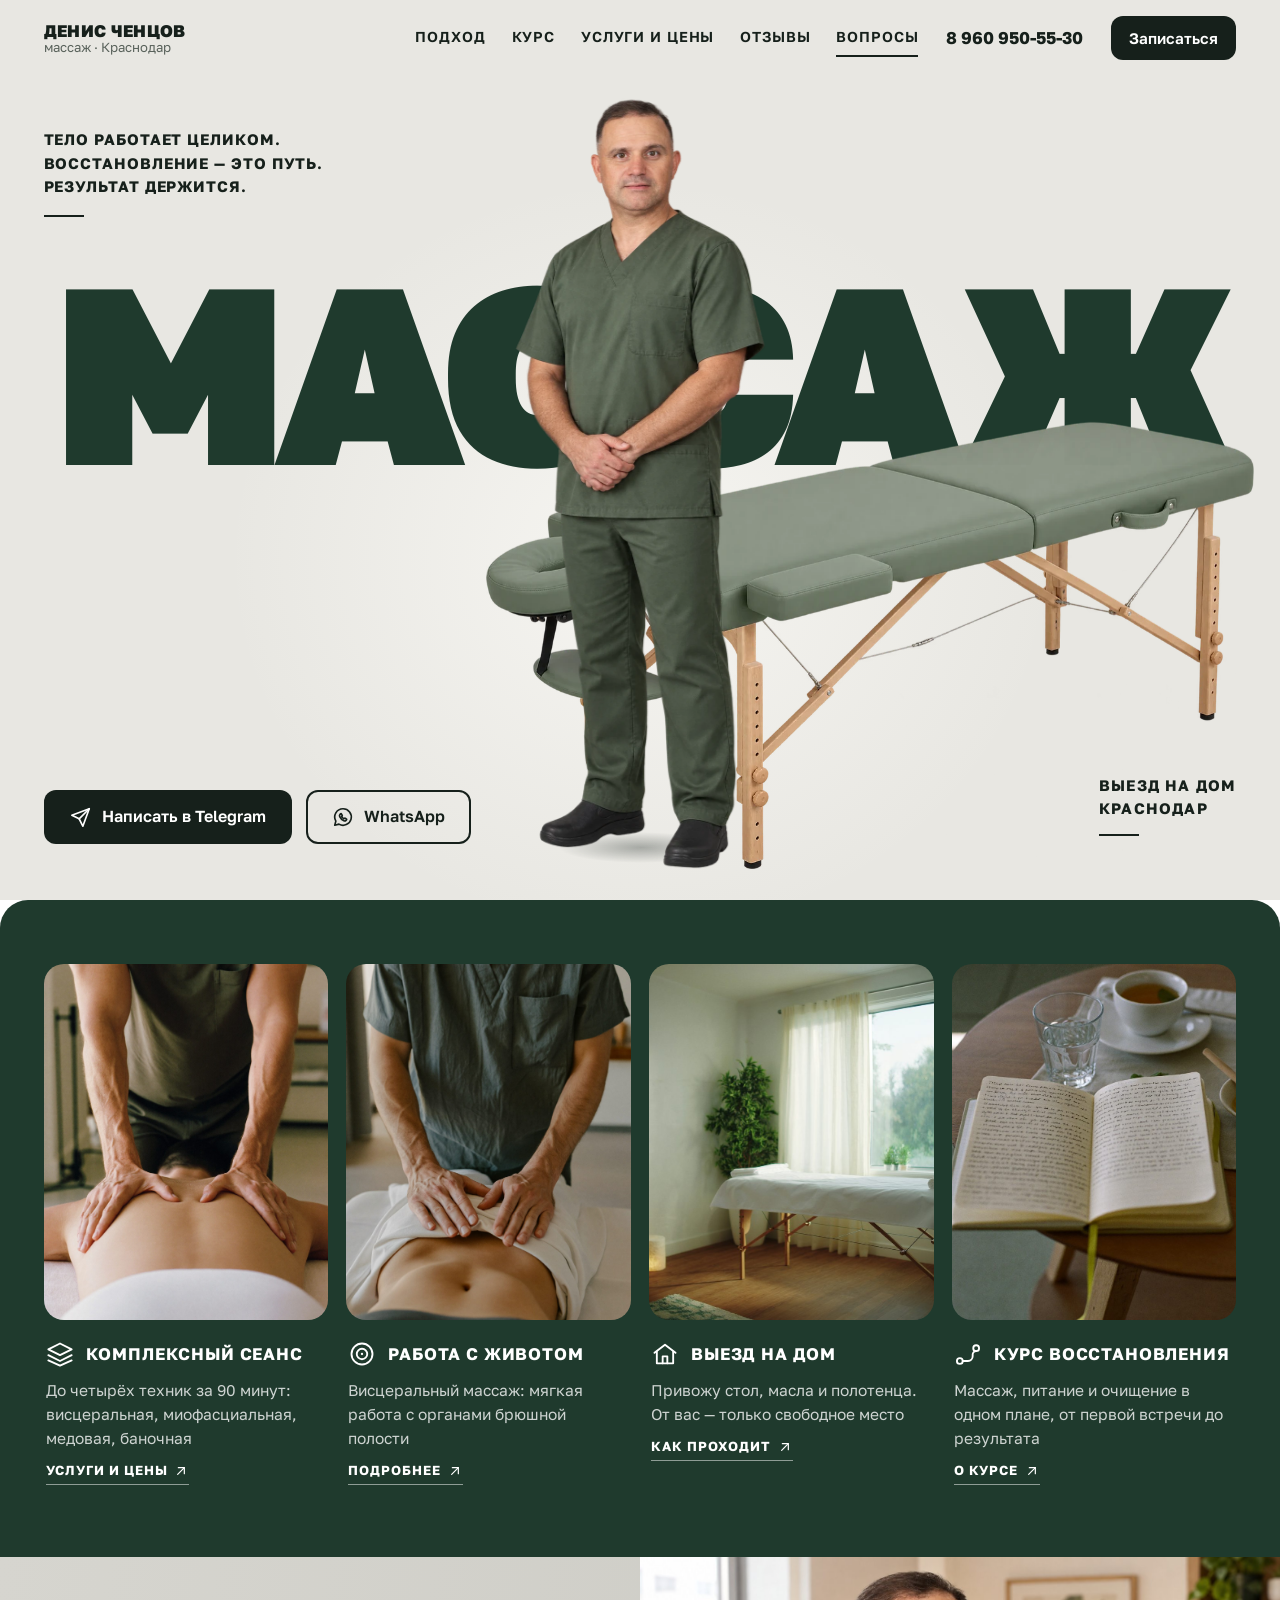
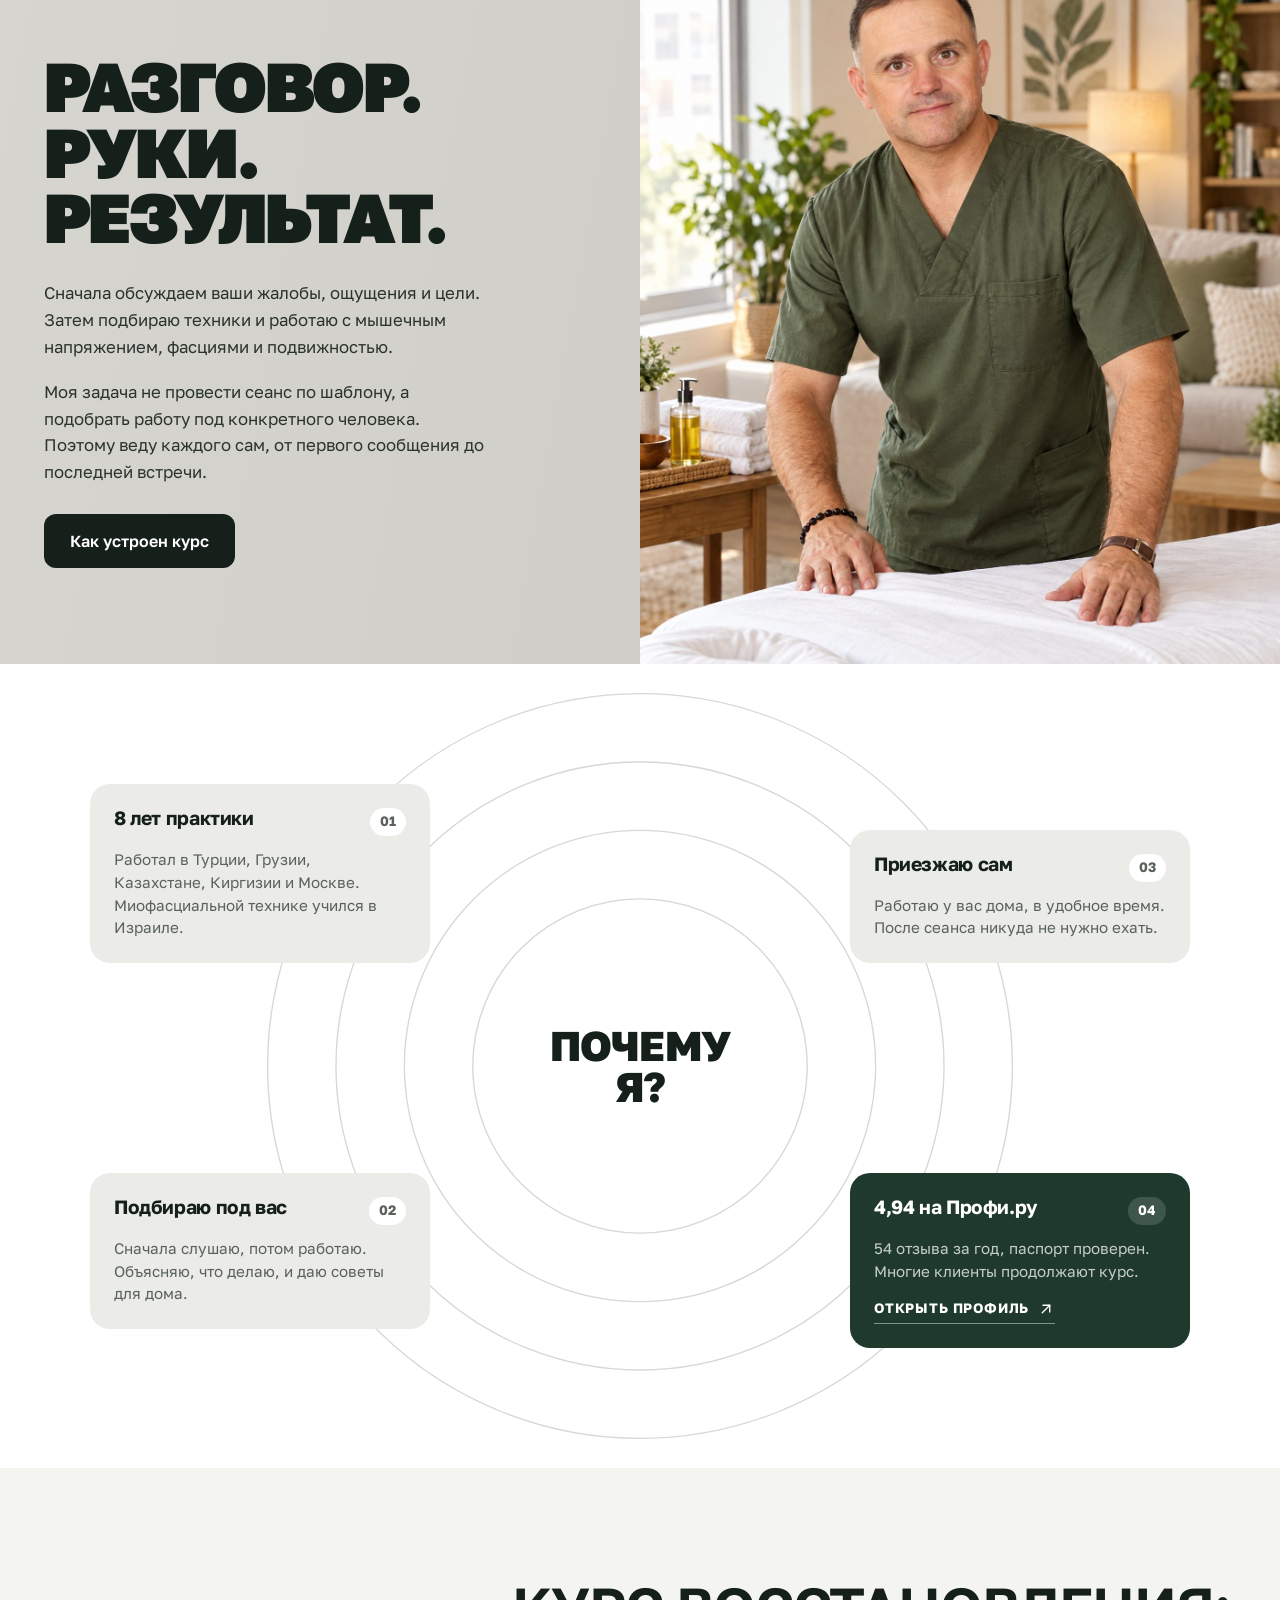
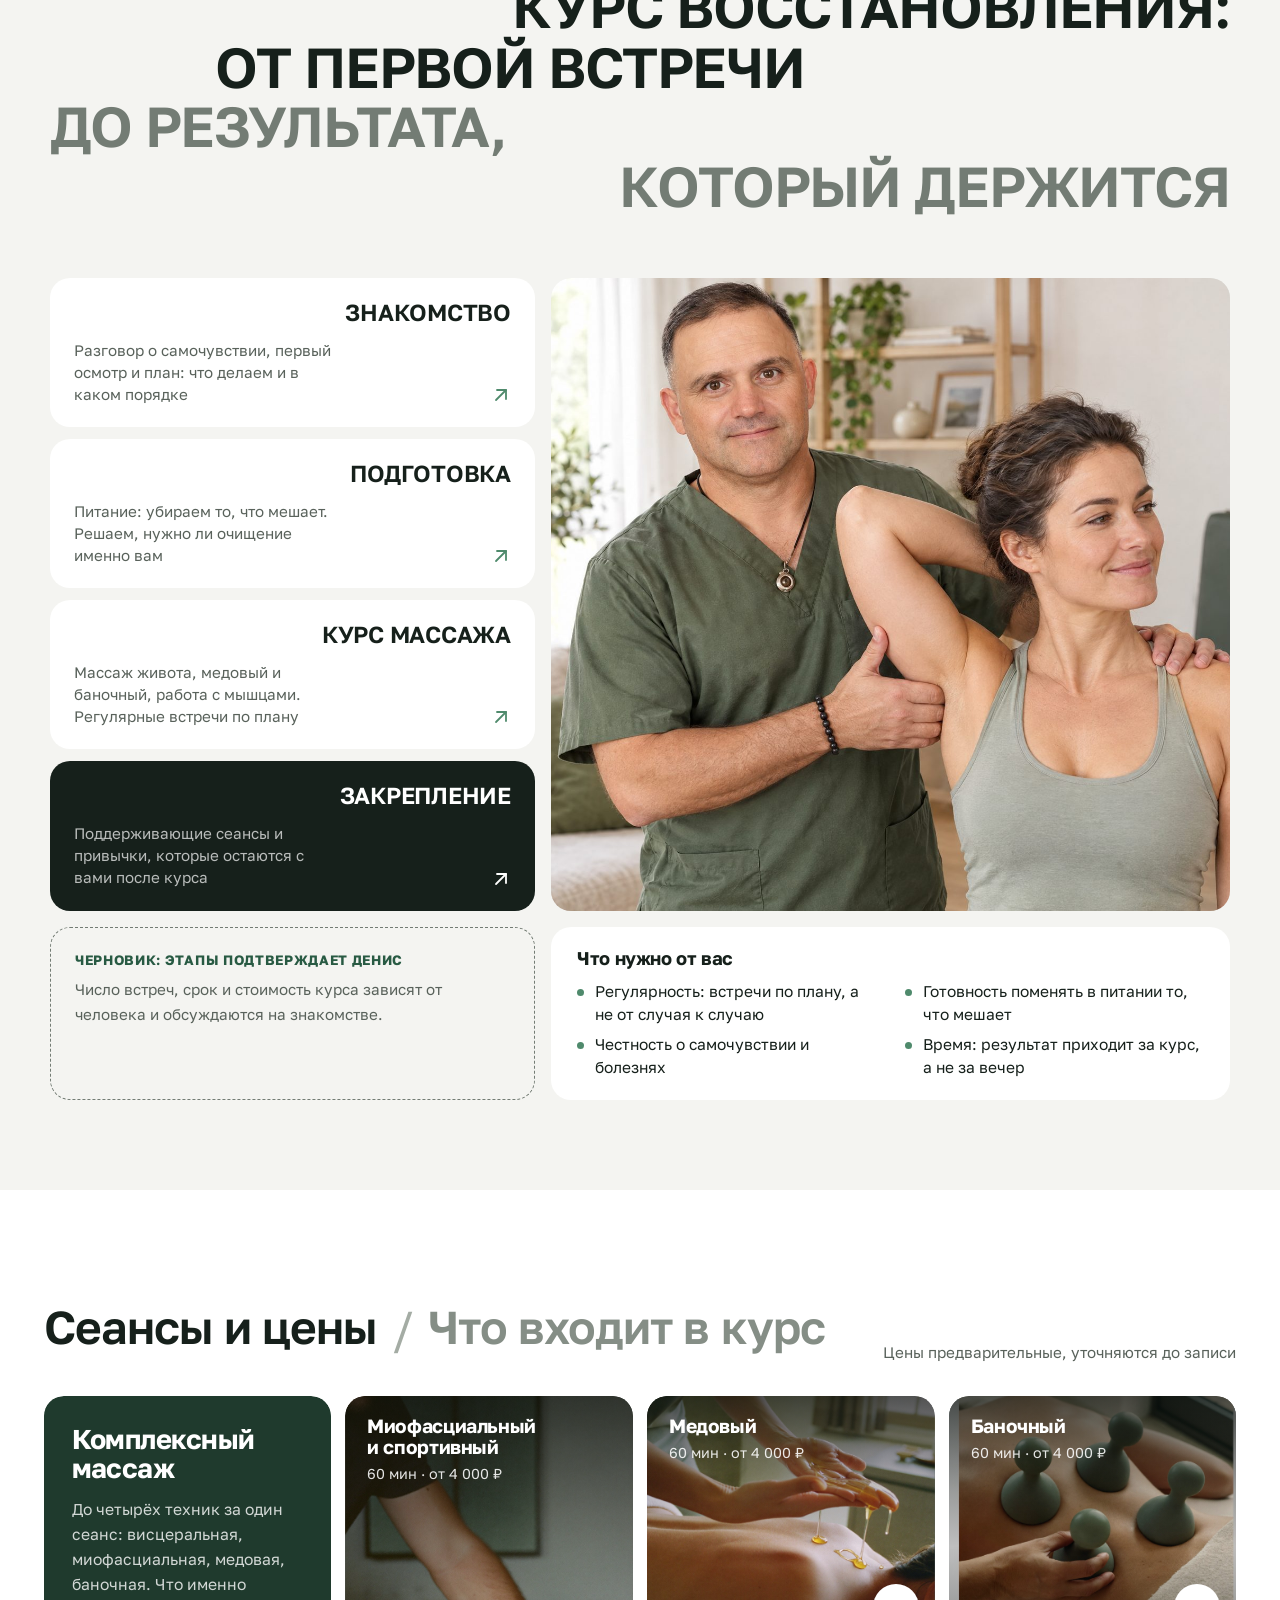
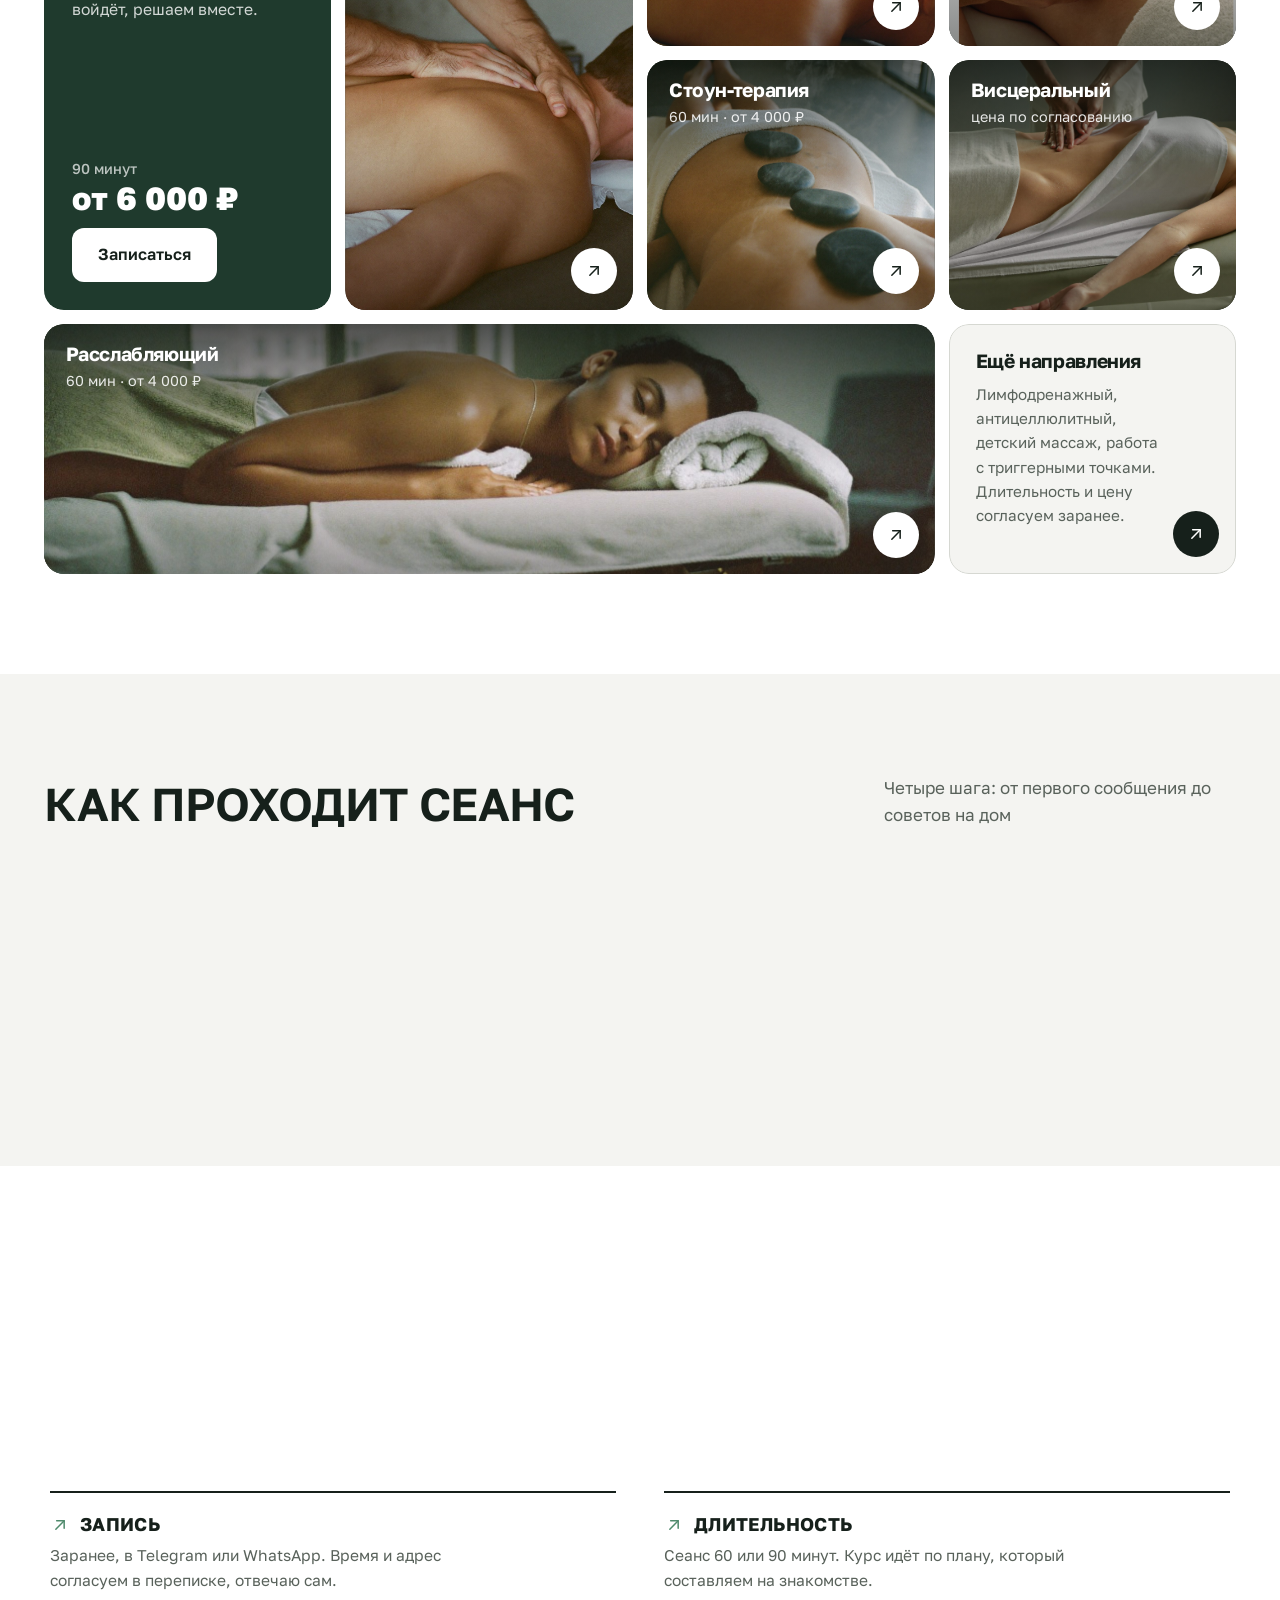
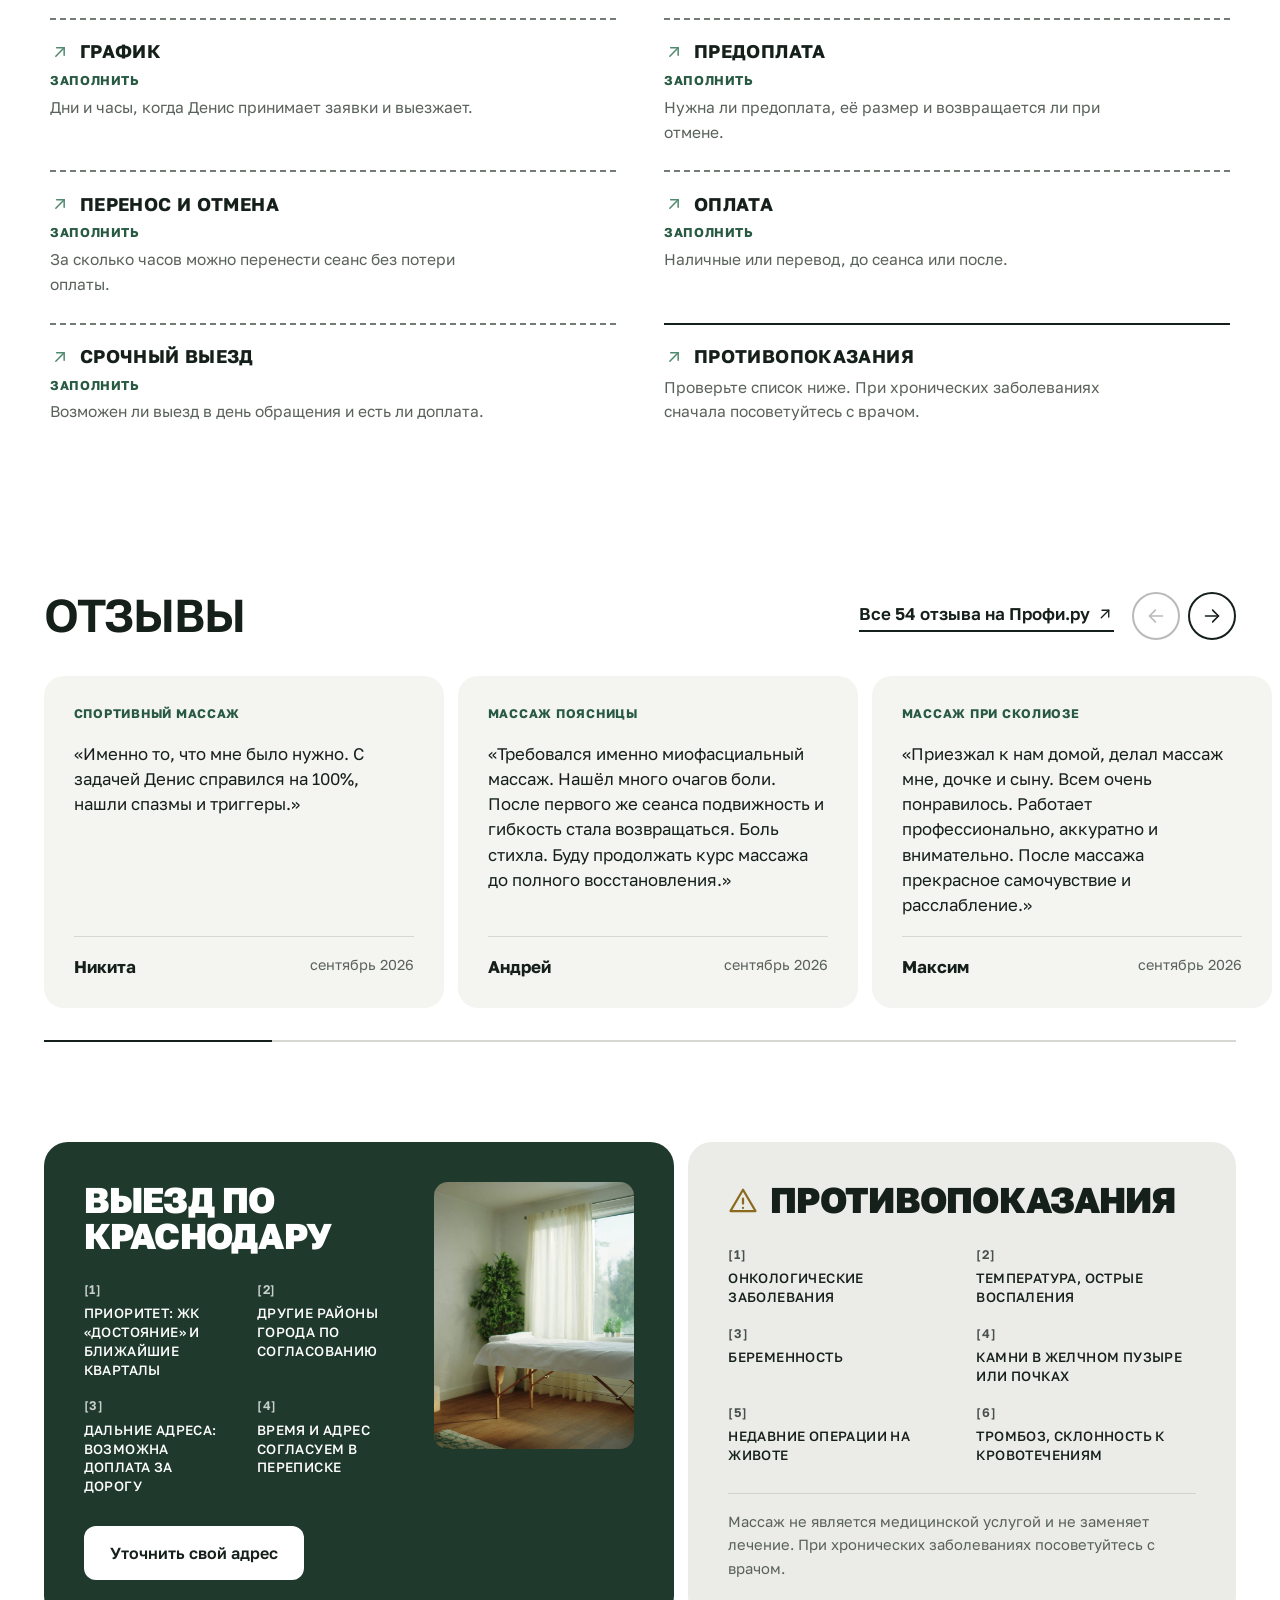
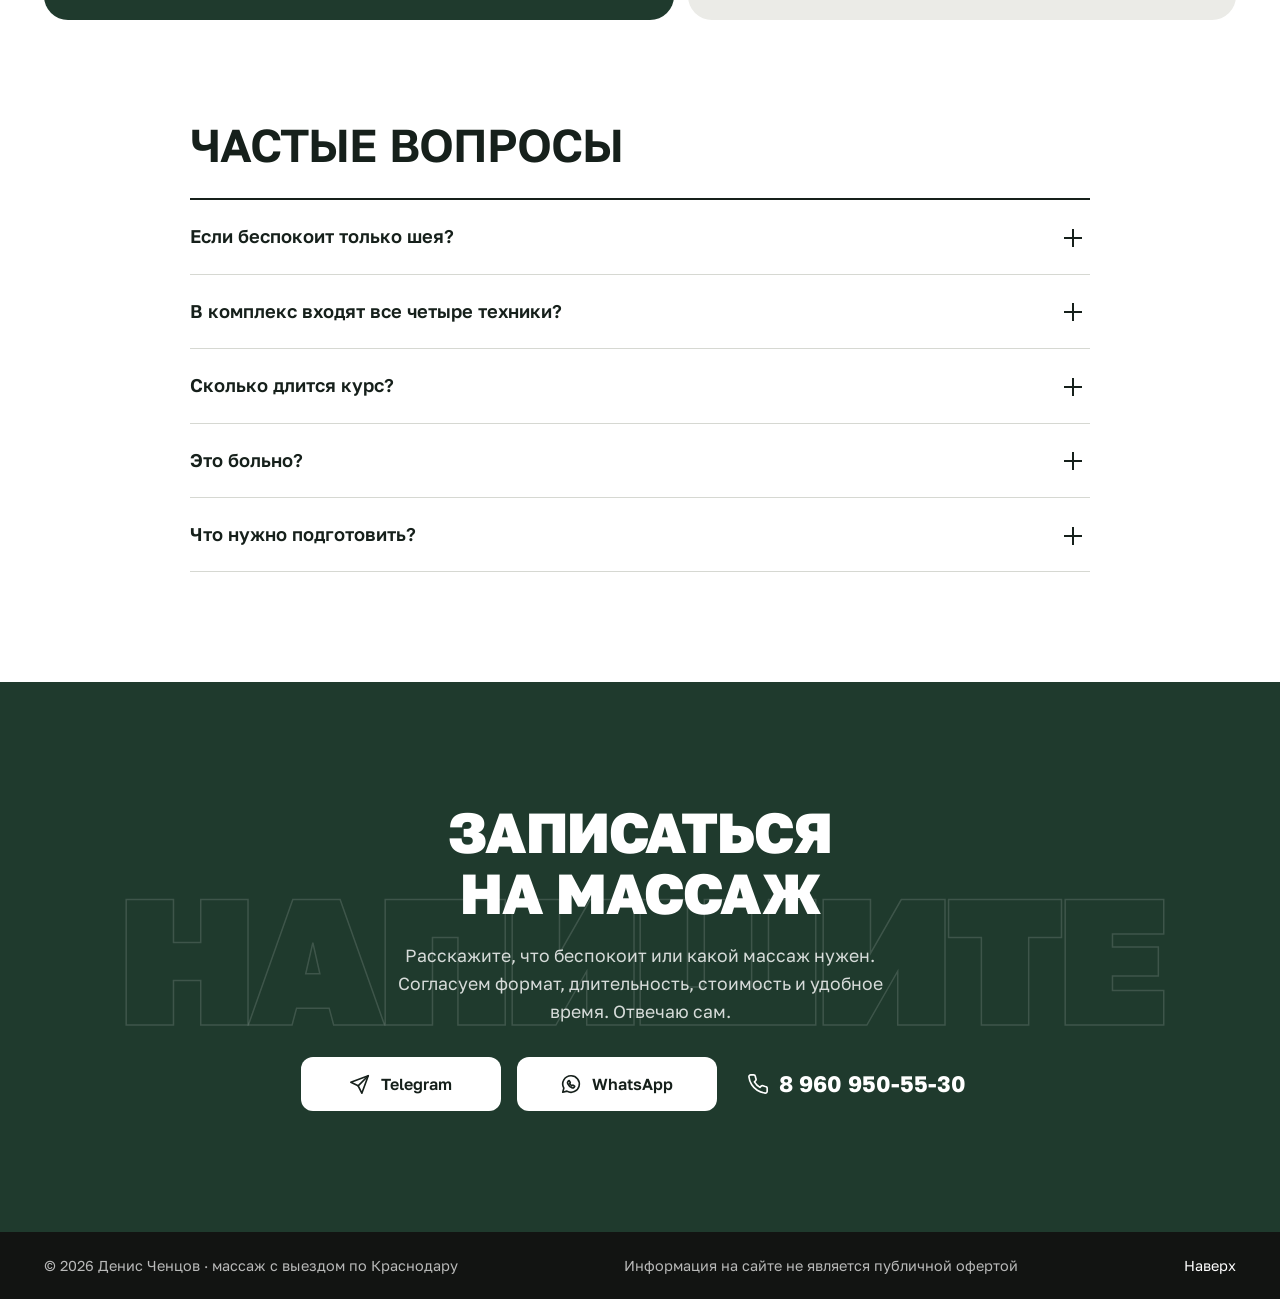
==== commit bbcd4899: "Poster redesign: Denis in front of the word, green band, course stages, terms, reviews carousel Co-A" ====
--- a/variants/v4/index.html
+++ b/variants/v4/index.html
@@ -4,65 +4,47 @@
   <meta charset="UTF-8">
   <meta name="viewport" content="width=device-width, initial-scale=1.0, viewport-fit=cover">
   <title>Денис Ченцов — массаж с выездом на дом в Краснодаре</title>
-  <meta name="description" content="Массажист Денис Ченцов, 8 лет практики. Выезд на дом по Краснодару: комплексный массаж, миофасциальный, спортивный, медовый, баночный, висцеральный. Курс восстановления с питанием. Запись в Telegram и WhatsApp.">
-  <meta name="theme-color" content="#203b2e">
+  <meta name="description" content="Массажист Денис Ченцов, 8 лет практики. Выезд на дом по Краснодару: комплексный массаж, висцеральный, миофасциальный, медовый, баночный, стоун-терапия. Курс восстановления с питанием. Запись в Telegram и WhatsApp.">
+  <meta name="theme-color" content="#e8e7e2">
+  <script>document.documentElement.classList.add('js')</script>
   <link rel="preconnect" href="https://fonts.googleapis.com">
   <link rel="preconnect" href="https://fonts.gstatic.com" crossorigin>
-  <link href="https://fonts.googleapis.com/css2?family=Golos+Text:wght@400;500;600;700&display=swap" rel="stylesheet">
+  <link href="https://fonts.googleapis.com/css2?family=Golos+Text:wght@400;500;600;700;800;900&display=swap" rel="stylesheet">
   <link rel="stylesheet" href="style.css">
 </head>
 <body>
   <svg class="sprite" aria-hidden="true" focusable="false">
-    <symbol id="i-star" viewBox="0 0 24 24"><path d="M12 3l2.8 5.7 6.2.9-4.5 4.4 1.1 6.2L12 17.3 6.4 20.2l1.1-6.2L3 9.6l6.2-.9z"/></symbol>
-    <symbol id="i-award" viewBox="0 0 24 24"><circle cx="12" cy="9" r="5"/><path d="M8.6 13.4 7.3 21l4.7-2.4 4.7 2.4-1.3-7.6"/></symbol>
+    <symbol id="i-layers" viewBox="0 0 24 24"><path d="M12 3 2 8l10 5 10-5-10-5z"/><path d="M2 13l10 5 10-5"/><path d="M2 17.5 12 22l10-4.5"/></symbol>
+    <symbol id="i-target" viewBox="0 0 24 24"><circle cx="12" cy="12" r="9"/><circle cx="12" cy="12" r="4.5"/><circle cx="12" cy="12" r="1" fill="currentColor" stroke="none"/></symbol>
     <symbol id="i-home" viewBox="0 0 24 24"><path d="M3 11l9-7 9 7"/><path d="M5 10v10h14V10"/><path d="M10 20v-6h4v6"/></symbol>
     <symbol id="i-route" viewBox="0 0 24 24"><circle cx="5" cy="18" r="2.5"/><circle cx="19" cy="7" r="2.5"/><path d="M7.5 18H12a4 4 0 0 0 4-4v-1.5a3 3 0 0 1 3-3"/></symbol>
-    <symbol id="i-hand" viewBox="0 0 24 24"><path d="M18 11V6a2 2 0 0 0-4 0v1"/><path d="M14 10V4a2 2 0 0 0-4 0v2"/><path d="M10 10.5V6a2 2 0 0 0-4 0v8"/><path d="M18 8a2 2 0 1 1 4 0v6a8 8 0 0 1-8 8h-2c-2.8 0-4.5-.9-6-2.3l-3.6-3.6a2 2 0 0 1 2.8-2.8L7 15"/></symbol>
-    <symbol id="i-muscle" viewBox="0 0 24 24"><path d="M4 9v6M7 7v10M17 7v10M20 9v6M7 12h10"/></symbol>
-    <symbol id="i-leaf" viewBox="0 0 24 24"><path d="M11 20A7 7 0 0 1 9.8 6.1C15.5 5 17 4.5 19 2c1 2 2 4.2 2 8 0 5.5-4.8 10-10 10z"/><path d="M2 21c0-3 1.9-5.4 5.1-6"/></symbol>
-    <symbol id="i-heart" viewBox="0 0 24 24"><path d="M19.5 12.6 12 20l-7.5-7.4A5 5 0 0 1 12 6a5 5 0 0 1 7.5 6.6z"/><path d="M3.5 12h3.5l1.5-3 2.5 6 1.5-3h2.5"/></symbol>
-    <symbol id="i-target" viewBox="0 0 24 24"><circle cx="12" cy="12" r="9"/><circle cx="12" cy="12" r="4.5"/><circle cx="12" cy="12" r="1" fill="currentColor" stroke="none"/></symbol>
-    <symbol id="i-drop" viewBox="0 0 24 24"><path d="M12 2.7c3.7 4 6 7.4 6 10.3a6 6 0 0 1-12 0c0-2.9 2.3-6.3 6-10.3z"/></symbol>
-    <symbol id="i-cup" viewBox="0 0 24 24"><path d="M6 17v-7a6 6 0 0 1 12 0v7"/><path d="M4.5 17h15"/><path d="M4 21h16"/></symbol>
-    <symbol id="i-apple" viewBox="0 0 24 24"><path d="M12 21c.5.3 1.5.3 2 0 2-1 4-4.5 4-8 0-2.5-1.5-4-3.5-4-1 0-1.5.5-2.5.5S10.5 9 9.5 9C7.5 9 6 10.5 6 13c0 3.5 2 7 4 8 .5.3 1.5.3 2 0z"/><path d="M12 9c0-2 1-3 2.5-3.5"/></symbol>
-    <symbol id="i-refresh" viewBox="0 0 24 24"><path d="M3 12a9 9 0 0 1 15.5-6.3L21 8"/><path d="M21 3v5h-5"/><path d="M21 12a9 9 0 0 1-15.5 6.3L3 16"/><path d="M3 21v-5h5"/></symbol>
-    <symbol id="i-chat" viewBox="0 0 24 24"><path d="M21 12a8 8 0 0 1-8 8H8l-5 3 1.2-4.2A8 8 0 1 1 21 12z"/></symbol>
-    <symbol id="i-check-circle" viewBox="0 0 24 24"><circle cx="12" cy="12" r="9"/><path d="M8.5 12.3l2.3 2.3 4.7-4.8"/></symbol>
-    <symbol id="i-car" viewBox="0 0 24 24"><path d="M3 13l2-5.5A2 2 0 0 1 6.9 6h10.2a2 2 0 0 1 1.9 1.5L21 13"/><path d="M3 13h18v5h-2.5M3 13v5h2.5M9 18h6"/><circle cx="7" cy="18" r="1.5"/><circle cx="17" cy="18" r="1.5"/></symbol>
-    <symbol id="i-sparkles" viewBox="0 0 24 24"><path d="M12 3l1.9 5.1L19 10l-5.1 1.9L12 17l-1.9-5.1L5 10l5.1-1.9z"/><path d="M19 17l.7 1.8 1.8.7-1.8.7L19 22l-.7-1.8-1.8-.7 1.8-.7z"/><path d="M5 3l.5 1.5L7 5l-1.5.5L5 7l-.5-1.5L3 5l1.5-.5z"/></symbol>
-    <symbol id="i-pin" viewBox="0 0 24 24"><path d="M12 22s7-6.3 7-12a7 7 0 1 0-14 0c0 5.7 7 12 7 12z"/><circle cx="12" cy="10" r="2.5"/></symbol>
+    <symbol id="i-send" viewBox="0 0 24 24"><path d="M21 3L10 14"/><path d="M21 3l-7 19-4-8-8-4 19-7z"/></symbol>
+    <symbol id="i-whatsapp" viewBox="0 0 24 24"><path d="M12 3a9 9 0 0 0-7.8 13.5L3 21l4.6-1.2A9 9 0 1 0 12 3z"/><path d="M9.3 8.6c.3-.3.8-.3 1 .1l.8 1.3c.2.3.1.7-.1.9l-.5.5c.6 1.1 1.4 1.9 2.5 2.5l.5-.5c.3-.3.7-.3.9-.1l1.3.8c.4.2.4.7.1 1l-.5.6c-.6.6-1.5.8-2.3.4a9.6 9.6 0 0 1-4.6-4.6c-.4-.8-.2-1.7.4-2.3z"/></symbol>
+    <symbol id="i-phone" viewBox="0 0 24 24"><path d="M22 16.9v3a2 2 0 0 1-2.2 2 19.8 19.8 0 0 1-8.6-3.1 19.5 19.5 0 0 1-6-6A19.8 19.8 0 0 1 2.1 4.2 2 2 0 0 1 4.1 2h3a2 2 0 0 1 2 1.7c.1.9.4 1.8.7 2.6a2 2 0 0 1-.5 2.1L8.1 9.7a16 16 0 0 0 6 6l1.3-1.3a2 2 0 0 1 2.1-.4c.8.3 1.7.6 2.6.7A2 2 0 0 1 22 16.9z"/></symbol>
     <symbol id="i-alert" viewBox="0 0 24 24"><path d="M12 3l10 17H2L12 3z"/><path d="M12 10v4M12 17.5h.01"/></symbol>
-    <symbol id="i-id" viewBox="0 0 24 24"><rect x="3" y="5" width="18" height="14" rx="2"/><circle cx="8.5" cy="11" r="2"/><path d="M5.5 16c.6-1.4 1.7-2 3-2s2.4.6 3 2M14 10h4M14 13h4"/></symbol>
-    <symbol id="i-quote" viewBox="0 0 24 24"><path d="M10 7H6a2 2 0 0 0-2 2v3a2 2 0 0 0 2 2h2v1a3 3 0 0 1-3 3"/><path d="M20 7h-4a2 2 0 0 0-2 2v3a2 2 0 0 0 2 2h2v1a3 3 0 0 1-3 3"/></symbol>
-    <symbol id="i-send" viewBox="0 0 24 24"><path d="M21 3L10 14"/><path d="M21 3l-7 19-4-8-8-4 19-7z"/></symbol>
-    <symbol id="i-phone" viewBox="0 0 24 24"><path d="M22 16.9v3a2 2 0 0 1-2.2 2 19.8 19.8 0 0 1-8.6-3.1 19.5 19.5 0 0 1-6-6A19.8 19.8 0 0 1 2.1 4.2 2 2 0 0 1 4.1 2h3a2 2 0 0 1 2 1.7c.1.9.4 1.8.7 2.6a2 2 0 0 1-.5 2.1L8.1 9.7a16 16 0 0 0 6 6l1.3-1.3a2 2 0 0 1 2.1-.4c.8.3 1.7.6 2.6.7A2 2 0 0 1 22 16.9z"/></symbol>
-    <symbol id="i-whatsapp" viewBox="0 0 24 24"><path d="M12 3a9 9 0 0 0-7.8 13.5L3 21l4.6-1.2A9 9 0 1 0 12 3z"/><path d="M9.3 8.6c.3-.3.8-.3 1 .1l.8 1.3c.2.3.1.7-.1.9l-.5.5c.6 1.1 1.4 1.9 2.5 2.5l.5-.5c.3-.3.7-.3.9-.1l1.3.8c.4.2.4.7.1 1l-.5.6c-.6.6-1.5.8-2.3.4a9.6 9.6 0 0 1-4.6-4.6c-.4-.8-.2-1.7.4-2.3z"/></symbol>
-    <symbol id="i-clock" viewBox="0 0 24 24"><circle cx="12" cy="12" r="9"/><path d="M12 7v5l3 2"/></symbol>
-    <symbol id="i-calendar" viewBox="0 0 24 24"><rect x="3" y="5" width="18" height="16" rx="2"/><path d="M3 10h18M8 3v4M16 3v4"/></symbol>
-    <symbol id="i-question" viewBox="0 0 24 24"><circle cx="12" cy="12" r="9"/><path d="M9.5 9.5a2.5 2.5 0 1 1 3.5 2.3c-.7.3-1 .9-1 1.7"/><path d="M12 17h.01"/></symbol>
+    <symbol id="i-arrow" viewBox="0 0 24 24"><path d="M7 17 17 7"/><path d="M8 7h9v9"/></symbol>
   </svg>
+
   <a class="skip" href="#main">К содержанию</a>
 
-  <header class="header">
-    <div class="container header__inner">
+  <header class="header" data-header>
+    <div class="header__inner">
       <a class="logo" href="#top"><strong>Денис Ченцов</strong><span>массаж · Краснодар</span></a>
       <nav class="nav" aria-label="Разделы">
-        <a href="#directions">Направления</a>
+        <a href="#approach">Подход</a>
+        <a href="#course">Курс</a>
         <a href="#services">Услуги и цены</a>
-        <a href="#course">Курс</a>
-        <a href="#about">Обо мне</a>
         <a href="#reviews">Отзывы</a>
         <a href="#faq">Вопросы</a>
       </nav>
       <a class="header__phone" href="tel:+79609505530">8 960 950-55-30</a>
-      <a class="btn btn--primary btn--small" href="#contact">Записаться</a>
+      <a class="btn btn--dark btn--small" href="#contact">Записаться</a>
       <button class="burger" type="button" aria-label="Открыть меню" aria-expanded="false" data-burger><span></span></button>
     </div>
     <div class="mobile-menu" data-mobile-menu hidden>
-      <a href="#directions">Направления</a>
+      <a href="#approach">Подход</a>
+      <a href="#course">Курс восстановления</a>
       <a href="#services">Услуги и цены</a>
-      <a href="#course">Курс восстановления</a>
-      <a href="#about">Обо мне</a>
       <a href="#reviews">Отзывы</a>
       <a href="#faq">Вопросы</a>
       <a href="#contact">Записаться</a>
@@ -71,274 +53,323 @@
   </header>
 
   <main id="main">
-    <!-- Первый экран -->
-    <section class="hero" id="top">
-      <div class="container hero__inner">
-        <div class="hero__text">
-          <h1>Массаж с выездом на дом в Краснодаре</h1>
-          <p class="hero__lead">Денис Ченцов, массажист с 8-летней практикой. Комплексная работа с телом и отдельные виды массажа. Приезжаю со своим столом и всем необходимым.</p>
-          <div class="hero__actions">
-            <a class="btn btn--light" href="https://t.me/+79609505530" target="_blank" rel="noopener"><svg class="icon"><use href="#i-send"/></svg>Написать в Telegram</a>
-            <a class="btn btn--outline-light" href="https://wa.me/79609505530?text=%D0%97%D0%B4%D1%80%D0%B0%D0%B2%D1%81%D1%82%D0%B2%D1%83%D0%B9%D1%82%D0%B5%2C%20%D1%85%D0%BE%D1%87%D1%83%20%D0%B7%D0%B0%D0%BF%D0%B8%D1%81%D0%B0%D1%82%D1%8C%D1%81%D1%8F%20%D0%BD%D0%B0%20%D0%BC%D0%B0%D1%81%D1%81%D0%B0%D0%B6" target="_blank" rel="noopener"><svg class="icon"><use href="#i-whatsapp"/></svg>WhatsApp</a>
-          </div>
-          <p class="hero__call"><svg class="icon icon--inline"><use href="#i-phone"/></svg>Или позвоните: <a href="tel:+79609505530">8 960 950-55-30</a></p>
-          <ul class="hero__facts">
-            <li><span class="icon-tile icon-tile--dark"><svg class="icon"><use href="#i-star"/></svg></span><div><strong>4,94</strong><span>54 отзыва на Профи.ру</span></div></li>
-            <li><span class="icon-tile icon-tile--dark"><svg class="icon"><use href="#i-award"/></svg></span><div><strong>8 лет</strong><span>практики массажа</span></div></li>
-            <li><span class="icon-tile icon-tile--dark"><svg class="icon"><use href="#i-home"/></svg></span><div><strong>Выезд</strong><span>со столом и всем нужным</span></div></li>
+
+    <!-- 1. Первый экран: большое слово, стол и фигура перед ним. Закреплён, страница наезжает сверху -->
+    <section class="hero" id="top" data-hero>
+      <p class="hero__motto">Тело работает целиком.<br>Восстановление — это путь.<br>Результат держится.</p>
+      <h1 class="hero__word" aria-label="Массаж с выездом на дом в Краснодаре">
+        <span class="hero__half hero__half--l" aria-hidden="true">МАС</span><span class="hero__half hero__half--r" aria-hidden="true">САЖ</span>
+      </h1>
+      <img class="hero__table" src="../../assets/denis-massage/hero-table.webp" alt="" width="1200" height="698" fetchpriority="high">
+      <figure class="hero__figure">
+        <img src="../../assets/denis-massage/denis-figure.webp" alt="Денис Ченцов, массажист" width="566" height="1700" fetchpriority="high">
+      </figure>
+      <div class="hero__actions">
+        <a class="btn btn--dark" href="https://t.me/+79609505530" target="_blank" rel="noopener"><svg class="icon"><use href="#i-send"/></svg>Написать в Telegram</a>
+        <a class="btn btn--ghost" href="https://wa.me/79609505530?text=%D0%97%D0%B4%D1%80%D0%B0%D0%B2%D1%81%D1%82%D0%B2%D1%83%D0%B9%D1%82%D0%B5%2C%20%D1%85%D0%BE%D1%87%D1%83%20%D0%B7%D0%B0%D0%BF%D0%B8%D1%81%D0%B0%D1%82%D1%8C%D1%81%D1%8F%20%D0%BD%D0%B0%20%D0%BC%D0%B0%D1%81%D1%81%D0%B0%D0%B6" target="_blank" rel="noopener"><svg class="icon"><use href="#i-whatsapp"/></svg>WhatsApp</a>
+      </div>
+      <p class="hero__place"><span>Выезд на дом</span><span>Краснодар</span></p>
+    </section>
+
+    <div class="page">
+
+    <!-- 2. Тёмная полоса: четыре направления с фото -->
+    <section class="band" aria-label="Чем я занимаюсь">
+      <article class="band__col">
+        <div class="band__text">
+          <h2><svg class="icon"><use href="#i-layers"/></svg>Комплексный сеанс</h2>
+          <p>До четырёх техник за 90 минут: висцеральная, миофасциальная, медовая, баночная</p>
+          <a href="#services">Услуги и цены<svg class="icon"><use href="#i-arrow"/></svg></a>
+        </div>
+        <img src="../../assets/denis-massage/band-hands-2.jpg" alt="Руки массажиста на спине клиента" loading="lazy">
+      </article>
+      <article class="band__col">
+        <div class="band__text">
+          <h2><svg class="icon"><use href="#i-target"/></svg>Работа с животом</h2>
+          <p>Висцеральный массаж: мягкая работа с органами брюшной полости</p>
+          <a href="#services">Подробнее<svg class="icon"><use href="#i-arrow"/></svg></a>
+        </div>
+        <img src="../../assets/denis-massage/band-visceral-2.jpg" alt="Висцеральный массаж живота" loading="lazy">
+      </article>
+      <article class="band__col">
+        <div class="band__text">
+          <h2><svg class="icon"><use href="#i-home"/></svg>Выезд на дом</h2>
+          <p>Привожу стол, масла и полотенца. От вас — только свободное место</p>
+          <a href="#how">Как проходит<svg class="icon"><use href="#i-arrow"/></svg></a>
+        </div>
+        <img src="../../assets/denis-massage/band-home.jpg" alt="Массажный стол в квартире" loading="lazy">
+      </article>
+      <article class="band__col">
+        <div class="band__text">
+          <h2><svg class="icon"><use href="#i-route"/></svg>Курс восстановления</h2>
+          <p>Массаж, питание и очищение в одном плане, от первой встречи до результата</p>
+          <a href="#course">О курсе<svg class="icon"><use href="#i-arrow"/></svg></a>
+        </div>
+        <img src="../../assets/denis-massage/band-plan.jpg" alt="План курса, чай и мёд на столе" loading="lazy">
+      </article>
+    </section>
+
+    <!-- 3. Подход: крупные слова + портрет -->
+    <section class="story" id="approach">
+      <div class="story__text">
+        <h2 class="story__words"><span>Разговор.</span><span>Руки.</span><span>Результат.</span></h2>
+        <p>Сначала обсуждаем ваши жалобы, ощущения и цели. Затем подбираю техники и работаю с мышечным напряжением, фасциями и подвижностью.</p>
+        <p>Моя задача не провести сеанс по шаблону, а подобрать работу под конкретного человека. Поэтому веду каждого сам, от первого сообщения до последней встречи.</p>
+        <a class="btn btn--light" href="#course">Как устроен курс</a>
+      </div>
+      <figure class="story__photo">
+        <img src="../../assets/denis-massage/denis-portrait.jpg" alt="Денис Ченцов за работой" loading="lazy">
+      </figure>
+    </section>
+
+    <!-- 4. Почему я: кольца под карточками, четвёртая карточка ведёт на Профи.ру -->
+    <section class="why" aria-labelledby="why-title" data-why>
+      <div class="why__stage">
+        <div class="why__center">
+          <svg class="why__rings" viewBox="0 0 400 400" aria-hidden="true">
+            <circle cx="200" cy="200" r="196"/><circle cx="200" cy="200" r="160"/><circle cx="200" cy="200" r="124"/><circle cx="200" cy="200" r="88"/>
+          </svg>
+          <h2 id="why-title">Почему<br>я?</h2>
+        </div>
+        <article class="why__card why__card--1"><header><h3>8 лет практики</h3><b>01</b></header><p>Работал в Турции, Грузии, Казахстане, Киргизии и Москве. Миофасциальной технике учился в Израиле.</p></article>
+        <article class="why__card why__card--2"><header><h3>Подбираю под вас</h3><b>02</b></header><p>Сначала слушаю, потом работаю. Объясняю, что делаю, и даю советы для дома.</p></article>
+        <article class="why__card why__card--3"><header><h3>Приезжаю сам</h3><b>03</b></header><p>Работаю у вас дома, в удобное время. После сеанса никуда не нужно ехать.</p></article>
+        <a class="why__card why__card--4" href="https://profi.ru/profile/ChentsovDA5/" target="_blank" rel="noopener"><header><h3>4,94 на Профи.ру</h3><b>04</b></header><p>54 отзыва за год, паспорт проверен. Многие клиенты продолжают курс.</p><span class="why__go">Открыть профиль<svg class="icon" aria-hidden="true"><use href="#i-arrow"/></svg></span></a>
+      </div>
+    </section>
+
+    <!-- 5. Курс: лесенка заголовка, этапы слева, фото справа -->
+    <section class="course" id="course" data-course>
+      <h2 class="ladder">
+        <span class="ladder__line ladder__line--r">Курс восстановления:</span>
+        <span class="ladder__line ladder__line--c">от первой встречи</span>
+        <span class="ladder__line ladder__line--l ladder__line--mute">до результата,</span>
+        <span class="ladder__line ladder__line--r ladder__line--mute">который держится</span>
+      </h2>
+
+      <div class="course__grid">
+        <div class="course__media">
+          <img class="is-active" src="../../assets/denis-massage/course-meet.jpg" alt="Знакомство: Денис слушает клиента за столом" loading="lazy" data-stage-img="0">
+          <img src="../../assets/denis-massage/course-food.jpg" alt="Подготовка: Денис записывает план питания" loading="lazy" data-stage-img="1">
+          <img src="../../assets/denis-massage/course-massage-2.jpg" alt="Курс массажа: Денис работает с плечами клиента" loading="lazy" data-stage-img="2">
+          <img src="../../assets/denis-massage/course-result.jpg" alt="Закрепление: Денис показывает упражнение" loading="lazy" data-stage-img="3">
+        </div>
+        <ol class="stages">
+          <li class="stage is-active" data-stage="0">
+            <button type="button" class="stage__btn" aria-pressed="true">
+              <h3>Знакомство</h3>
+              <p>Разговор о самочувствии, первый осмотр и план: что делаем и в каком порядке</p>
+              <svg class="icon stage__arrow"><use href="#i-arrow"/></svg>
+            </button>
+          </li>
+          <li class="stage" data-stage="1">
+            <button type="button" class="stage__btn" aria-pressed="false">
+              <h3>Подготовка</h3>
+              <p>Питание: убираем то, что мешает. Решаем, нужно ли очищение именно вам</p>
+              <svg class="icon stage__arrow"><use href="#i-arrow"/></svg>
+            </button>
+          </li>
+          <li class="stage" data-stage="2">
+            <button type="button" class="stage__btn" aria-pressed="false">
+              <h3>Курс массажа</h3>
+              <p>Массаж живота, медовый и баночный, работа с мышцами. Регулярные встречи по плану</p>
+              <svg class="icon stage__arrow"><use href="#i-arrow"/></svg>
+            </button>
+          </li>
+          <li class="stage" data-stage="3">
+            <button type="button" class="stage__btn" aria-pressed="false">
+              <h3>Закрепление</h3>
+              <p>Поддерживающие сеансы и привычки, которые остаются с вами после курса</p>
+              <svg class="icon stage__arrow"><use href="#i-arrow"/></svg>
+            </button>
+          </li>
+        </ol>
+      </div>
+
+      <div class="course__foot">
+        <p class="draft"><span>Черновик: этапы подтверждает Денис</span>Число встреч, срок и стоимость курса зависят от человека и обсуждаются на знакомстве.</p>
+        <div class="needs">
+          <h3>Что нужно от вас</h3>
+          <ul>
+            <li>Регулярность: встречи по плану, а не от случая к случаю</li>
+            <li>Готовность поменять в питании то, что мешает</li>
+            <li>Честность о самочувствии и болезнях</li>
+            <li>Время: результат приходит за курс, а не за вечер</li>
           </ul>
         </div>
-        <figure class="hero__photo">
-          <img src="../../assets/denis-massage/hero-01.png" alt="Денис готовит массажный стол к сеансу" width="1200" height="1200">
-          <figcaption>Фото Дениса · заменим</figcaption>
-        </figure>
-      </div>
-    </section>
-
-    <!-- Два направления -->
-    <section class="section" id="directions">
-      <div class="container">
-        <div class="section__head">
-          <h2>Два направления работы</h2>
-          <p>Можно пройти курс целиком или записаться на конкретную процедуру. Формат, длительность и стоимость согласуем до записи.</p>
-        </div>
-        <div class="grid grid--2">
-          <article class="card card--accent">
-            <div class="card__top"><span class="icon-tile"><svg class="icon"><use href="#i-route"/></svg></span><span class="tag">Несколько встреч</span></div>
-            <h3>Курс восстановления</h3>
-            <p>Для тех, кто хочет заняться телом целиком: массаж живота, медовый и баночный массаж, работа с мышцами, питание и очищение в одном плане. Веду от первой встречи до результата.</p>
-            <p class="card__price">Число встреч и стоимость обсуждаем на знакомстве</p>
-            <a class="btn btn--primary" href="#course">Подробнее о курсе</a>
-          </article>
-          <article class="card">
-            <div class="card__top"><span class="icon-tile"><svg class="icon"><use href="#i-hand"/></svg></span><span class="tag">Один визит</span></div>
-            <h3>Отдельные сеансы</h3>
-            <p>Конкретная работа без курса: спина, шея, восстановление после нагрузки, расслабление. Миофасциальный, спортивный, медовый, баночный, висцеральный и другие виды массажа.</p>
-            <p class="card__price">60 минут · <strong>от 4 000 ₽</strong></p>
-            <a class="btn btn--secondary" href="#services">Услуги и цены</a>
-          </article>
-        </div>
-      </div>
-    </section>
-
-    <!-- Услуги и цены -->
-    <section class="section section--soft" id="services">
-      <div class="container">
-        <div class="section__head">
-          <h2>Услуги и цены</h2>
-          <p>Цены предварительные и уточняются до записи. Продолжительность и стоимость зависят от процедуры.</p>
-        </div>
-        <article class="card card--wide">
-          <div>
-            <div class="card__top"><span class="icon-tile"><svg class="icon"><use href="#i-sparkles"/></svg></span><span class="tag">Главное предложение</span></div>
+      </div>
+    </section>
+
+    <!-- 6. Услуги: вкладки, фото-сетка или состав курса -->
+    <section class="services" id="services" data-tabs>
+      <div class="services__head">
+        <div class="tabs" role="tablist" aria-label="Услуги">
+          <button type="button" role="tab" aria-selected="true" aria-controls="tab-sessions" id="t-sessions" class="tab is-active">Сеансы и цены</button>
+          <span class="tabs__slash" aria-hidden="true">/</span>
+          <button type="button" role="tab" aria-selected="false" aria-controls="tab-course" id="t-course" class="tab" tabindex="-1">Что входит в курс</button>
+        </div>
+        <p class="services__note">Цены предварительные, уточняются до записи</p>
+      </div>
+
+      <div class="bento" id="tab-sessions" role="tabpanel" aria-labelledby="t-sessions">
+        <article class="tile tile--feature">
+          <div class="tile__body">
             <h3>Комплексный массаж</h3>
-            <p>Сочетание висцеральной, миофасциальной, медовой и баночной техник по показаниям и с учётом ваших пожеланий. Не все техники обязательно применяются за один сеанс.</p>
-          </div>
-          <div class="price-box">
-            <span><svg class="icon icon--inline"><use href="#i-clock"/></svg>90 минут</span>
-            <strong>от 6 000 ₽</strong>
-            <a class="btn btn--primary" href="#contact">Записаться</a>
+            <p>До четырёх техник за один сеанс: висцеральная, миофасциальная, медовая, баночная. Что именно войдёт, решаем вместе.</p>
+            <p class="tile__price"><span>90 минут</span>от 6 000 ₽</p>
+            <a class="btn btn--light" href="#contact">Записаться</a>
           </div>
         </article>
-        <div class="grid grid--3">
-          <article class="card">
-            <span class="icon-tile"><svg class="icon"><use href="#i-muscle"/></svg></span>
-            <h3>Работа с мышцами</h3>
-            <ul class="list">
-              <li>Миофасциальный массаж</li>
-              <li>Спортивный массаж</li>
-              <li>Работа с триггерными точками</li>
-              <li>Шея, плечи, спина, поясница</li>
-            </ul>
-            <p class="card__price">60 минут · <strong>от 4 000 ₽</strong></p>
-          </article>
-          <article class="card">
-            <span class="icon-tile"><svg class="icon"><use href="#i-leaf"/></svg></span>
-            <h3>Расслабление и уход</h3>
-            <ul class="list">
-              <li>Релакс-массаж</li>
-              <li>Стоун-терапия (тёплые камни)</li>
-              <li>Медовый массаж</li>
-              <li>Баночный массаж</li>
-            </ul>
-            <p class="card__price">60 минут · <strong>от 4 000 ₽</strong></p>
-          </article>
-          <article class="card">
-            <span class="icon-tile"><svg class="icon"><use href="#i-heart"/></svg></span>
-            <h3>Специальные направления</h3>
-            <ul class="list">
-              <li>Висцеральный массаж (живот)</li>
-              <li>Лимфодренажный массаж</li>
-              <li>Антицеллюлитный массаж</li>
-              <li>Детский массаж</li>
-            </ul>
-            <p class="card__price">Цена · <strong>по согласованию</strong></p>
-          </article>
-        </div>
-      </div>
-    </section>
-
-    <!-- Курс -->
-    <section class="section" id="course">
-      <div class="container">
-        <div class="section__head">
-          <h2>Курс восстановления</h2>
-          <p>Не один сеанс, а путь. Подходит тем, кого беспокоят живот и пищеварение, постоянная усталость или напряжение, которое возвращается после обычного массажа.</p>
-        </div>
-
-        <ol class="steps">
-          <li class="step"><div class="step__head"><span class="icon-tile"><svg class="icon"><use href="#i-chat"/></svg></span><span class="step__num">1</span></div><h3>Знакомство</h3><p>Разговор о самочувствии, первый осмотр и план: что делаем и в каком порядке.</p></li>
-          <li class="step"><div class="step__head"><span class="icon-tile"><svg class="icon"><use href="#i-apple"/></svg></span><span class="step__num">2</span></div><h3>Подготовка</h3><p>Питание: убираем то, что мешает. Решаем, нужно ли очищение именно вам.</p></li>
-          <li class="step"><div class="step__head"><span class="icon-tile"><svg class="icon"><use href="#i-hand"/></svg></span><span class="step__num">3</span></div><h3>Курс массажа</h3><p>Массаж живота, медовый и баночный, работа с мышцами. Регулярные встречи по плану.</p></li>
-          <li class="step"><div class="step__head"><span class="icon-tile"><svg class="icon"><use href="#i-check-circle"/></svg></span><span class="step__num">4</span></div><h3>Закрепление</h3><p>Поддерживающие сеансы и привычки, которые остаются с вами после курса.</p></li>
+        <article class="tile tile--photo tile--tall"><img src="../../assets/denis-massage/svc-myofascial.jpg" alt="" loading="lazy"><div class="tile__cap"><h3>Миофасциальный и спортивный</h3><p>60 мин · от 4 000 ₽</p></div><a class="tile__go" href="#contact" aria-label="Записаться на миофасциальный массаж"><svg class="icon"><use href="#i-arrow"/></svg></a></article>
+        <article class="tile tile--photo"><img src="../../assets/denis-massage/svc-honey.jpg" alt="" loading="lazy"><div class="tile__cap"><h3>Медовый</h3><p>60 мин · от 4 000 ₽</p></div><a class="tile__go" href="#contact" aria-label="Записаться на медовый массаж"><svg class="icon"><use href="#i-arrow"/></svg></a></article>
+        <article class="tile tile--photo"><img src="../../assets/denis-massage/svc-cupping.jpg" alt="" loading="lazy"><div class="tile__cap"><h3>Баночный</h3><p>60 мин · от 4 000 ₽</p></div><a class="tile__go" href="#contact" aria-label="Записаться на баночный массаж"><svg class="icon"><use href="#i-arrow"/></svg></a></article>
+        <article class="tile tile--photo"><img src="../../assets/denis-massage/svc-stones.jpg" alt="" loading="lazy"><div class="tile__cap"><h3>Стоун-терапия</h3><p>60 мин · от 4 000 ₽</p></div><a class="tile__go" href="#contact" aria-label="Записаться на стоун-терапию"><svg class="icon"><use href="#i-arrow"/></svg></a></article>
+        <article class="tile tile--photo"><img src="../../assets/denis-massage/svc-visceral.jpg" alt="" loading="lazy"><div class="tile__cap"><h3>Висцеральный</h3><p>цена по согласованию</p></div><a class="tile__go" href="#contact" aria-label="Записаться на висцеральный массаж"><svg class="icon"><use href="#i-arrow"/></svg></a></article>
+        <article class="tile tile--photo tile--wide"><img src="../../assets/denis-massage/svc-relax.jpg" alt="" loading="lazy"><div class="tile__cap"><h3>Расслабляющий</h3><p>60 мин · от 4 000 ₽</p></div><a class="tile__go" href="#contact" aria-label="Записаться на расслабляющий массаж"><svg class="icon"><use href="#i-arrow"/></svg></a></article>
+        <article class="tile tile--plain">
+          <h3>Ещё направления</h3>
+          <p>Лимфодренажный, антицеллюлитный, детский массаж, работа с триггерными точками. Длительность и цену согласуем заранее.</p>
+          <a class="tile__go tile__go--dark" href="#contact" aria-label="Спросить про другие виды массажа"><svg class="icon"><use href="#i-arrow"/></svg></a>
+        </article>
+      </div>
+
+      <div class="parts" id="tab-course" role="tabpanel" aria-labelledby="t-course" hidden>
+        <article><b>01</b><h3>Висцеральный массаж</h3><p>Мягкая работа руками через живот: с органами брюшной полости и связками вокруг них. Медленно, без резких движений.</p></article>
+        <article><b>02</b><h3>Медовый массаж</h3><p>Мёд наносится на кожу, ладони прилипают и отрываются. Кожа заметно разогревается, остатки мёда смываются.</p></article>
+        <article><b>03</b><h3>Баночный массаж</h3><p>Силиконовые банки ставятся на спину и двигаются по маслу. После сеанса остаются пятна, они сходят за несколько дней.</p></article>
+        <article><b>04</b><h3>Работа с мышцами</h3><p>Миофасциальная техника, триггерные точки, спортивный массаж: спина, шея, плечи, ноги.</p></article>
+        <article><b>05</b><h3>Питание</h3><p>Разбираем, как вы едите сейчас и что мешает животу работать. Рекомендации, а не жёсткая диета.</p></article>
+        <article><b>06</b><h3>Очищение</h3><p>Антипаразитарная часть курса. Нужна не всем, обсуждаем после разговора о здоровье. При хронических заболеваниях сначала к врачу.</p></article>
+      </div>
+    </section>
+
+    <!-- 7. Как проходит сеанс: четыре шага на одной линии -->
+    <section class="how" id="how" data-how>
+      <div class="how__head">
+        <h2>Как проходит сеанс</h2>
+        <p>Четыре шага: от первого сообщения до советов на дом</p>
+      </div>
+      <ol class="how__list">
+        <li><b>01</b><h3>Пишете</h3><p>В Telegram, WhatsApp или звоните. Рассказываете, что беспокоит.</p></li>
+        <li><b>02</b><h3>Согласуем</h3><p>Формат, длительность, стоимость и время. Отвечаю сам.</p></li>
+        <li><b>03</b><h3>Приезжаю</h3><p>В согласованное время, со всем оборудованием. Раскладываю стол, застилаю, начинаем.</p></li>
+        <li><b>04</b><h3>Сеанс и советы</h3><p>Работаем, проверяем ощущения, даю рекомендации для дома.</p></li>
+      </ol>
+    </section>
+
+    <!-- 7b. Условия работы: что известно и что заполнить -->
+    <section class="terms" id="terms" data-terms aria-labelledby="terms-title">
+      <h2 class="ladder ladder--terms" id="terms-title">
+        <span class="ladder__line ladder__line--r">Условия работы:</span>
+        <span class="ladder__line ladder__line--c">о чём договариваемся</span>
+        <span class="ladder__line ladder__line--l ladder__line--mute">до первого сеанса</span>
+      </h2>
+      <ul class="terms__list">
+        <li><h3><svg class="icon"><use href="#i-arrow"/></svg>Запись</h3><p>Заранее, в Telegram или WhatsApp. Время и адрес согласуем в переписке, отвечаю сам.</p></li>
+        <li><h3><svg class="icon"><use href="#i-arrow"/></svg>Длительность</h3><p>Сеанс 60 или 90 минут. Курс идёт по плану, который составляем на знакомстве.</p></li>
+        <li class="is-todo"><h3><svg class="icon"><use href="#i-arrow"/></svg>График</h3><p><span>Заполнить</span>Дни и часы, когда Денис принимает заявки и выезжает.</p></li>
+        <li class="is-todo"><h3><svg class="icon"><use href="#i-arrow"/></svg>Предоплата</h3><p><span>Заполнить</span>Нужна ли предоплата, её размер и возвращается ли при отмене.</p></li>
+        <li class="is-todo"><h3><svg class="icon"><use href="#i-arrow"/></svg>Перенос и отмена</h3><p><span>Заполнить</span>За сколько часов можно перенести сеанс без потери оплаты.</p></li>
+        <li class="is-todo"><h3><svg class="icon"><use href="#i-arrow"/></svg>Оплата</h3><p><span>Заполнить</span>Наличные или перевод, до сеанса или после.</p></li>
+        <li class="is-todo"><h3><svg class="icon"><use href="#i-arrow"/></svg>Срочный выезд</h3><p><span>Заполнить</span>Возможен ли выезд в день обращения и есть ли доплата.</p></li>
+        <li><h3><svg class="icon"><use href="#i-arrow"/></svg>Противопоказания</h3><p>Проверьте список ниже. При хронических заболеваниях сначала посоветуйтесь с врачом.</p></li>
+      </ul>
+    </section>
+
+    <!-- 8. Отзывы -->
+    <section class="reviews" id="reviews" data-reviews>
+      <div class="reviews__head">
+        <h2>Отзывы</h2>
+        <div class="reviews__ctl">
+          <a class="link-arrow" href="https://profi.ru/profile/ChentsovDA5/reviews/" target="_blank" rel="noopener">Все 54 отзыва на Профи.ру<svg class="icon" aria-hidden="true"><use href="#i-arrow"/></svg></a>
+          <div class="reviews__nav">
+            <button type="button" aria-label="Предыдущие отзывы" data-prev><svg class="icon"><use href="#i-arrow"/></svg></button>
+            <button type="button" aria-label="Следующие отзывы" data-next><svg class="icon"><use href="#i-arrow"/></svg></button>
+          </div>
+        </div>
+      </div>
+      <div class="reviews__track" data-track tabindex="0" aria-label="Отзывы клиентов, листайте">
+        <blockquote class="review"><span class="review__tag">Спортивный массаж</span><p>Именно то, что мне было нужно. С задачей Денис справился на 100%, нашли спазмы и триггеры.</p><footer><strong>Никита</strong><span>сентябрь 2026</span></footer></blockquote>
+        <blockquote class="review"><span class="review__tag">Массаж поясницы</span><p>Требовался именно миофасциальный массаж. Нашёл много очагов боли. После первого же сеанса подвижность и гибкость стала возвращаться. Боль стихла. Буду продолжать курс массажа до полного восстановления.</p><footer><strong>Андрей</strong><span>сентябрь 2026</span></footer></blockquote>
+        <blockquote class="review"><span class="review__tag">Массаж при сколиозе</span><p>Приезжал к нам домой, делал массаж мне, дочке и сыну. Всем очень понравилось. Работает профессионально, аккуратно и внимательно. После массажа прекрасное самочувствие и расслабление.</p><footer><strong>Максим</strong><span>сентябрь 2026</span></footer></blockquote>
+        <blockquote class="review"><span class="review__tag">Лечебно-оздоровительный</span><p>Очень понравился массаж, сегодня был первый раз, уже даже после первого сеанса гораздо легче! Обязательно продолжу курс.</p><footer><strong>Ксения</strong><span>август 2026</span></footer></blockquote>
+        <blockquote class="review"><span class="review__tag">Массаж спины</span><p>Вовремя. Со своим столом и принадлежностями. Внимательно выслушал и был аккуратен. Но самое главное это массаж: щёлкались мышцы, перестала болеть спина за один приём.</p><footer><strong>Никита</strong><span>август 2026</span></footer></blockquote>
+        <blockquote class="review"><span class="review__tag">Массаж шеи</span><p>Меня долго мучали боли в шее и спине. Денис за один сеанс снял напряжение, появилась лёгкость, которой давно уже не было. Планирую продолжать курс.</p><footer><strong>Елена</strong><span>август 2026</span></footer></blockquote>
+        <blockquote class="review"><span class="review__tag">Массаж спины</span><p>Я очень давний и опытный «пользователь» массажей, много видел разных массажистов. Могу сказать, что этот парень знает, что делает, и делает всё профессионально.</p><footer><strong>Георгий</strong><span>июнь 2026</span></footer></blockquote>
+        <blockquote class="review"><span class="review__tag">Массаж поясницы</span><p>Внезапно утром возникла боль в пояснице. Денис оперативно приехал, сделал массаж, а вечером я уже смог играть на соревнованиях по баскетболу. Сейчас уже примерно десятый сеанс: выправилась спина, ушли боли в спине, плечах, шее и пояснице.</p><footer><strong>Артур</strong><span>май 2026</span></footer></blockquote>
+        <blockquote class="review"><span class="review__tag">Спортивный массаж</span><p>Отличный спортивный массаж. Все мышцы за час успел проработать, завтра пойду на тренировку с полными силами.</p><footer><strong>Камиль</strong><span>апрель 2026</span></footer></blockquote>
+        <blockquote class="review"><span class="review__tag">Массаж шеи и зоны декольте</span><p>Промял спину и шею так, как никто до этого не проминал. У меня даже плечи расправились после массажа. Очень вежливый и тактичный.</p><footer><strong>Наталья</strong><span>март 2026</span></footer></blockquote>
+        <blockquote class="review"><span class="review__tag">Массаж при остеохондрозе</span><p>Я мама в декрете с малышом, спина отваливается. Мастер приехал по первому зову. Массаж делал плотный, основательный, мышцы наконец-то расслабились. Очень выручил.</p><footer><strong>Вера</strong><span>март 2026</span></footer></blockquote>
+        <blockquote class="review"><span class="review__tag">Массаж спины</span><p>Очень внимательный к пациенту специалист. Больше дела, меньше слов. Проработал те зоны, которые обычно никто не отрабатывал. Однозначно на очень высоком уровне!</p><footer><strong>Антон</strong><span>февраль 2026</span></footer></blockquote>
+        <blockquote class="review"><span class="review__tag">Массаж при остеохондрозе</span><p>Приехал быстро, стол и всё необходимое с собой, классные горячие камни из базальта: я попросила, он привёз. Отличные крепкие, цепкие руки.</p><footer><strong>Мария</strong><span>декабрь 2025</span></footer></blockquote>
+        <blockquote class="review"><span class="review__tag">Массаж спины</span><p>Очень внимательный и знающий своё дело специалист. Мама очень довольна! Аккуратный, внимательный к пожеланиям, приятный в общении. Объясняет, отвечает на вопросы. Выкладывается по полной.</p><footer><strong>Мадлена</strong><span>декабрь 2025</span></footer></blockquote>
+        <blockquote class="review"><span class="review__tag">Лечебно-оздоровительный</span><p>Массаж у Дениса это искусство! Чутко ловит все напряжённые зоны на теле, расслабляя их. Благодаря большому опыту идеально подобрана техника расслабления и проработки напряжённых мышц.</p><footer><strong>Светлана</strong><span>декабрь 2025</span></footer></blockquote>
+        <blockquote class="review"><span class="review__tag">Массаж спины</span><p>Откликнулся сразу и приехал в этот же день. Вежливый, пунктуальный. Массаж на высшем уровне. Не отказался сразу второму человеку сделать массаж.</p><footer><strong>Нина</strong><span>декабрь 2025</span></footer></blockquote>
+      </div>
+      <div class="reviews__bar" aria-hidden="true"><span data-bar></span></div>
+    </section>
+
+    <!-- 9. Где работаю и противопоказания: карточки с нумерацией -->
+    <section class="limits" id="limits" aria-label="Где работаю и противопоказания">
+      <article class="panel panel--green">
+        <h2>Выезд по<br>Краснодару</h2>
+        <figure class="panel__photo"><img src="../../assets/denis-massage/band-home.jpg" alt="" loading="lazy"></figure>
+        <ol class="panel__items">
+          <li><b>[1]</b>Приоритет: ЖК «Достояние» и ближайшие кварталы</li>
+          <li><b>[2]</b>Другие районы города по согласованию</li>
+          <li><b>[3]</b>Дальние адреса: возможна доплата за дорогу</li>
+          <li><b>[4]</b>Время и адрес согласуем в переписке</li>
         </ol>
-        <p class="note"><span class="draft-tag">Черновик: этапы подтверждает Денис</span> Схема предварительная. Число встреч, срок и стоимость курса зависят от человека и обсуждаются на знакомстве.</p>
-
-        <h3 class="subhead">Что входит в курс</h3>
-        <div class="grid grid--3">
-          <article class="card card--flat"><div class="card__row"><span class="icon-tile icon-tile--sm"><svg class="icon"><use href="#i-target"/></svg></span><h4>Висцеральный массаж</h4></div><p>Мягкая работа руками с животом: внутренние органы и связки вокруг них. Снимает напряжение в животе, помогает подвижности и кровотоку.</p></article>
-          <article class="card card--flat"><div class="card__row"><span class="icon-tile icon-tile--sm"><svg class="icon"><use href="#i-drop"/></svg></span><h4>Медовый массаж</h4></div><p>Мёд на коже и прилипающие движения ладоней. Хорошо разогревает и усиливает приток крови к коже и мышцам.</p></article>
-          <article class="card card--flat"><div class="card__row"><span class="icon-tile icon-tile--sm"><svg class="icon"><use href="#i-cup"/></svg></span><h4>Баночный массаж</h4></div><p>Вакуумные банки вытягивают застой из тканей. Чаще всего это спина и зоны напряжения. Пятна от банок проходят за несколько дней.</p></article>
-          <article class="card card--flat"><div class="card__row"><span class="icon-tile icon-tile--sm"><svg class="icon"><use href="#i-muscle"/></svg></span><h4>Работа с мышцами</h4></div><p>Миофасциальная техника, триггерные точки, спортивный массаж: спина, шея, плечи, ноги.</p></article>
-          <article class="card card--flat"><div class="card__row"><span class="icon-tile icon-tile--sm"><svg class="icon"><use href="#i-apple"/></svg></span><h4>Питание</h4></div><p>Разбираем, как вы едите сейчас и что мешает животу работать. Рекомендации, а не жёсткая диета.</p></article>
-          <article class="card card--flat"><div class="card__row"><span class="icon-tile icon-tile--sm"><svg class="icon"><use href="#i-refresh"/></svg></span><h4>Очищение</h4></div><p>Антипаразитарная часть курса. Нужна не всем: обсуждаем после разговора о здоровье. При хронических заболеваниях сначала к врачу.</p></article>
-        </div>
-
-        <div class="grid grid--2 grid--tight">
-          <div class="panel">
-            <div class="card__row"><span class="icon-tile icon-tile--sm"><svg class="icon"><use href="#i-check-circle"/></svg></span><h3>Что нужно от вас</h3></div>
-            <ul class="list list--check">
-              <li>Регулярность: встречи по плану, а не от случая к случаю</li>
-              <li>Готовность поменять в питании то, что мешает</li>
-              <li>Честность о самочувствии, болезнях и ощущениях во время работы</li>
-              <li>Время: результат приходит за курс, а не за один вечер</li>
-            </ul>
-          </div>
-          <div class="panel panel--green">
-            <div class="card__row"><span class="icon-tile icon-tile--sm icon-tile--dark"><svg class="icon"><use href="#i-send"/></svg></span><h3>Как начать</h3></div>
-            <p>Напишите в Telegram или WhatsApp, расскажите, что беспокоит. Договоримся о знакомстве: разговор, осмотр и план курса.</p>
-            <a class="btn btn--light" href="#contact">Записаться на знакомство</a>
-          </div>
-        </div>
-      </div>
-    </section>
-
-    <!-- Как проходит -->
-    <section class="section section--mint" id="how">
-      <div class="container">
-        <div class="section__head">
-          <h2>Как проходит сеанс</h2>
-        </div>
-        <div class="grid grid--4">
-          <div class="how"><div class="step__head"><span class="icon-tile"><svg class="icon"><use href="#i-chat"/></svg></span><span class="step__num">1</span></div><h3>Пишете</h3><p>В Telegram, WhatsApp или звоните. Рассказываете, что беспокоит или какой массаж нужен.</p></div>
-          <div class="how"><div class="step__head"><span class="icon-tile"><svg class="icon"><use href="#i-calendar"/></svg></span><span class="step__num">2</span></div><h3>Согласуем</h3><p>Формат, длительность, стоимость и удобное время. Отвечаю сам.</p></div>
-          <div class="how"><div class="step__head"><span class="icon-tile"><svg class="icon"><use href="#i-car"/></svg></span><span class="step__num">3</span></div><h3>Приезжаю</h3><p>Со столом, маслами и полотенцами. От вас нужно только свободное место.</p></div>
-          <div class="how"><div class="step__head"><span class="icon-tile"><svg class="icon"><use href="#i-sparkles"/></svg></span><span class="step__num">4</span></div><h3>Сеанс и советы</h3><p>Работаем, проверяем, как изменились ощущения. Даю рекомендации, что делать дома.</p></div>
-        </div>
-      </div>
-    </section>
-
-    <!-- Обо мне -->
-    <section class="section" id="about">
-      <div class="container about">
-        <figure class="about__photo">
-          <img src="../../assets/denis-massage/service-02.png" alt="Денис за работой" width="1200" height="900" loading="lazy">
-          <figcaption>Фото с работы · заменим</figcaption>
-        </figure>
-        <div class="about__text">
-          <h2>Обо мне</h2>
-          <p>Меня зовут Денис Ченцов. Восемь лет я делаю массаж: работал в Турции, Грузии, Казахстане и Киргизии, последние годы в Москве, теперь в Краснодаре. Основное направление — миофасциальный массаж, этой технике учился в Израиле.</p>
-          <p>Сначала обсуждаем ваши жалобы, ощущения и цели. Затем подбираю подходящие техники и работаю с мышечным напряжением, фасциями и подвижностью. Моя задача не провести сеанс по шаблону, а подобрать работу под конкретного человека.</p>
-          <ul class="facts">
-            <li><svg class="icon icon--fact"><use href="#i-award"/></svg><span><strong>8 лет</strong> практики</span></li>
-            <li><svg class="icon icon--fact"><use href="#i-star"/></svg><span><strong>4,94</strong> рейтинг на Профи.ру</span></li>
-            <li><svg class="icon icon--fact"><use href="#i-quote"/></svg><span><strong>54</strong> отзыва за год</span></li>
-            <li><svg class="icon icon--fact"><use href="#i-id"/></svg><span><strong>Паспорт</strong> проверен на Профи.ру</span></li>
-          </ul>
-        </div>
-      </div>
-    </section>
-
-    <!-- Отзывы -->
-    <section class="section section--soft" id="reviews">
-      <div class="container">
-        <div class="section__head section__head--row">
-          <div>
-            <h2>Отзывы</h2>
-            <p>С Профи.ру, тексты без изменений.</p>
-          </div>
-          <a class="btn btn--secondary" href="https://profi.ru/profile/ChentsovDA5/reviews/" target="_blank" rel="noopener">Все 54 отзыва на Профи.ру</a>
-        </div>
-        <div class="grid grid--3">
-          <blockquote class="review"><svg class="icon icon--quote"><use href="#i-quote"/></svg><p>Нашёл много очагов боли. После первого же сеанса подвижность и гибкость стала возвращаться. Буду продолжать курс массажа.</p><footer><strong>Андрей</strong><span>сентябрь 2026 · лечебно-оздоровительный массаж</span></footer></blockquote>
-          <blockquote class="review"><svg class="icon icon--quote"><use href="#i-quote"/></svg><p>Сейчас уже примерно 10 сеанс с Денисом, выправилась спина, ушли боли в спине, плечах, шее и пояснице. Даст советы, как прорабатывать болезненные места дома.</p><footer><strong>Артур</strong><span>май 2026 · массаж поясницы</span></footer></blockquote>
-          <blockquote class="review"><svg class="icon icon--quote"><use href="#i-quote"/></svg><p>Очень внимательный и знающий своё дело специалист. Аккуратный, внимательный к пожеланиям, приятный в общении. Объясняет, отвечает на вопросы. Выкладывается по полной.</p><footer><strong>Мадлена</strong><span>декабрь 2025 · массаж спины</span></footer></blockquote>
-        </div>
-      </div>
-    </section>
-
-    <!-- Где и кому нельзя -->
-    <section class="section" id="limits">
-      <div class="container grid grid--2">
-        <div class="panel">
-          <div class="card__row"><span class="icon-tile icon-tile--sm"><svg class="icon"><use href="#i-pin"/></svg></span><h2 class="h3">Где работаю</h2></div>
-          <p>Выезд по Краснодару. Приоритет — район ЖК «Достояние» и ближайшие кварталы. В другие районы по согласованию, для дальних адресов возможна доплата.</p>
-          <p>Для сеанса нужно свободное место под массажный стол. Всё остальное привожу с собой.</p>
-        </div>
-        <div class="panel panel--warn">
-          <div class="card__row"><span class="icon-tile icon-tile--sm icon-tile--warn"><svg class="icon"><use href="#i-alert"/></svg></span><h2 class="h3">Противопоказания</h2></div>
-          <ul class="list list--two">
-            <li>онкологические заболевания</li>
-            <li>температура, острые воспаления</li>
-            <li>беременность</li>
-            <li>камни в желчном пузыре или почках</li>
-            <li>недавние операции на животе</li>
-            <li>тромбоз, склонность к кровотечениям</li>
-          </ul>
-          <p class="small">Массаж не является медицинской услугой и не заменяет лечение. При хронических заболеваниях посоветуйтесь с врачом.</p>
-        </div>
-      </div>
-    </section>
-
-    <!-- Вопросы -->
-    <section class="section section--soft" id="faq">
-      <div class="container container--narrow">
-        <div class="section__head section__head--icon"><span class="icon-tile"><svg class="icon"><use href="#i-question"/></svg></span>
-          <h2>Частые вопросы</h2>
-        </div>
-        <div class="faq">
-          <details class="faq__item"><summary>Если беспокоит только шея?</summary><div><p>Можно выбрать локальную работу с шейно-воротниковой зоной. Комплексный массаж и курс не обязательны.</p></div></details>
-          <details class="faq__item"><summary>В комплекс входят все четыре техники?</summary><div><p>Нет. Висцеральная, миофасциальная, медовая и баночная техники подбираются по ситуации, с учётом противопоказаний и ваших пожеланий.</p></div></details>
-          <details class="faq__item"><summary>Сколько длится курс?</summary><div><p>У всех по-разному. Количество встреч и срок обсуждаем на знакомстве, после разговора о самочувствии и целях.</p></div></details>
-          <details class="faq__item"><summary>Это больно?</summary><div><p>Глубокая работа ощущается как давление, иногда непривычное. Резкой боли быть не должно: интенсивность подбираю под вас и спрашиваю по ходу сеанса.</p></div></details>
-          <details class="faq__item"><summary>Что нужно подготовить?</summary><div><p>Достаточно свободного места для массажного стола. Всё остальное привезу с собой.</p></div></details>
-        </div>
-      </div>
-    </section>
-
-    <!-- Запись -->
+        <a class="btn btn--light" href="#contact">Уточнить свой адрес</a>
+      </article>
+      <article class="panel panel--sand">
+        <h2><svg class="icon"><use href="#i-alert"/></svg>Противопоказания</h2>
+        <ol class="panel__items">
+          <li><b>[1]</b>Онкологические заболевания</li>
+          <li><b>[2]</b>Температура, острые воспаления</li>
+          <li><b>[3]</b>Беременность</li>
+          <li><b>[4]</b>Камни в желчном пузыре или почках</li>
+          <li><b>[5]</b>Недавние операции на животе</li>
+          <li><b>[6]</b>Тромбоз, склонность к кровотечениям</li>
+        </ol>
+        <p class="panel__note">Массаж не является медицинской услугой и не заменяет лечение. При хронических заболеваниях посоветуйтесь с врачом.</p>
+      </article>
+    </section>
+
+    <!-- 10. Вопросы -->
+    <section class="faq" id="faq">
+      <h2>Частые вопросы</h2>
+      <div class="faq__list">
+        <details><summary>Если беспокоит только шея?</summary><p>Можно выбрать локальную работу с шейно-воротниковой зоной. Комплексный массаж и курс не обязательны.</p></details>
+        <details><summary>В комплекс входят все четыре техники?</summary><p>Не обязательно. Висцеральная, миофасциальная, медовая и баночная техники подбираются по ситуации, с учётом противопоказаний и ваших пожеланий.</p></details>
+        <details><summary>Сколько длится курс?</summary><p>У всех по-разному. Количество встреч и срок обсуждаем на знакомстве, когда понятны жалобы и цели.</p></details>
+        <details><summary>Это больно?</summary><p>Глубокая работа ощущается как давление, иногда непривычное. Резкой боли быть не должно: интенсивность подбираю под вас и спрашиваю по ходу сеанса.</p></details>
+        <details><summary>Что нужно подготовить?</summary><p>Свободное место для массажного стола. Остальное привожу сам.</p></details>
+      </div>
+    </section>
+
+    <!-- 11. Запись -->
     <section class="contact" id="contact">
-      <div class="container contact__inner">
-        <div>
-          <h2>Записаться на массаж</h2>
-          <p>Расскажите, что беспокоит или какой массаж нужен. Согласуем формат, длительность, стоимость и удобное время. Отвечаю сам.</p>
-        </div>
+      <p class="contact__word" aria-hidden="true">НАПИШИТЕ</p>
+      <div class="contact__inner">
+        <h2>Записаться на массаж</h2>
+        <p>Расскажите, что беспокоит или какой массаж нужен. Согласуем формат, длительность, стоимость и удобное время. Отвечаю сам.</p>
         <div class="contact__ways">
-          <a class="btn btn--light" href="https://t.me/+79609505530" target="_blank" rel="noopener"><svg class="icon"><use href="#i-send"/></svg>Написать в Telegram</a>
-          <a class="btn btn--light" href="https://wa.me/79609505530?text=%D0%97%D0%B4%D1%80%D0%B0%D0%B2%D1%81%D1%82%D0%B2%D1%83%D0%B9%D1%82%D0%B5%2C%20%D1%85%D0%BE%D1%87%D1%83%20%D0%B7%D0%B0%D0%BF%D0%B8%D1%81%D0%B0%D1%82%D1%8C%D1%81%D1%8F%20%D0%BD%D0%B0%20%D0%BC%D0%B0%D1%81%D1%81%D0%B0%D0%B6" target="_blank" rel="noopener"><svg class="icon"><use href="#i-whatsapp"/></svg>Написать в WhatsApp</a>
+          <a class="btn btn--light" href="https://t.me/+79609505530" target="_blank" rel="noopener"><svg class="icon"><use href="#i-send"/></svg>Telegram</a>
+          <a class="btn btn--light" href="https://wa.me/79609505530?text=%D0%97%D0%B4%D1%80%D0%B0%D0%B2%D1%81%D1%82%D0%B2%D1%83%D0%B9%D1%82%D0%B5%2C%20%D1%85%D0%BE%D1%87%D1%83%20%D0%B7%D0%B0%D0%BF%D0%B8%D1%81%D0%B0%D1%82%D1%8C%D1%81%D1%8F%20%D0%BD%D0%B0%20%D0%BC%D0%B0%D1%81%D1%81%D0%B0%D0%B6" target="_blank" rel="noopener"><svg class="icon"><use href="#i-whatsapp"/></svg>WhatsApp</a>
           <a class="contact__phone" href="tel:+79609505530"><svg class="icon"><use href="#i-phone"/></svg>8 960 950-55-30</a>
         </div>
       </div>
     </section>
-  </main>
-
-  <footer class="footer">
-    <div class="container footer__inner">
+
+    <footer class="footer">
       <span>© 2026 Денис Ченцов · массаж с выездом по Краснодару</span>
       <span>Информация на сайте не является публичной офертой</span>
       <a href="#top">Наверх</a>
+    </footer>
+
     </div>
-  </footer>
+  </main>
 
   <div class="mobile-bar" data-mobile-bar aria-hidden="true">
     <a href="https://t.me/+79609505530" target="_blank" rel="noopener"><svg class="icon"><use href="#i-send"/></svg>Telegram</a>
--- a/variants/v4/style.css
+++ b/variants/v4/style.css
@@ -1,76 +1,67 @@
-/* Денис Ченцов — массаж в Краснодаре. Обычный понятный сайт: белый фон, зелёный акцент, чёткие блоки. */
+/* Денис Ченцов — массаж в Краснодаре.
+   Первый экран на серой бумаге, дальше белая страница, глубокий зелёный, крупная типографика.
+   Референсы: постер с фигурой перед словом, тёмная полоса направлений, круг «Почему я», лесенка заголовка,
+   фото-сетка услуг, карточки с нумерацией [1]–[4]. */
 :root {
-  --green-900: #203b2e;
+  --paper: #e8e7e2;
+  --bg: #ffffff;
+  --bg-2: #f4f4f1;
+  --card: #ebebe7;
+  --ink: #16201b;
+  --green-900: #1f3a2d;
   --green-700: #285a43;
-  --green-600: #3a6c55;
   --green-500: #4f8a6c;
-  --mint-100: #edf3eb;
-  --mint-200: #dfeae0;
-  --bg: #ffffff;
-  --bg-soft: #f6f7f3;
-  --text: #21332c;
-  --muted: #5a6a60;
-  --line: #dde3dd;
-  --radius: 16px;
-  --radius-sm: 10px;
-  --shadow: 0 8px 28px rgba(33, 51, 44, .08);
-  --shadow-hover: 0 14px 36px rgba(33, 51, 44, .14);
+  --mute: #737c74;
+  --muted: #59625b;
+  --line: #d6d8d2;
+  --night: #121412;
+  --radius: 20px;
   --ease: cubic-bezier(.22, 1, .36, 1);
+  --gutter: clamp(20px, 3.4vw, 56px);
   --font: "Golos Text", "Segoe UI", Arial, sans-serif;
 }
 
 * { box-sizing: border-box; }
-html { scroll-behavior: smooth; scroll-padding-top: 84px; }
-body { margin: 0; background: var(--bg); color: var(--text); font: 400 17px/1.6 var(--font); -webkit-font-smoothing: antialiased; }
+html { scroll-behavior: smooth; scroll-padding-top: 80px; scrollbar-color: #b9bdb5 var(--bg); }
+body { margin: 0; background: var(--bg); color: var(--ink); font: 400 17px/1.6 var(--font); -webkit-font-smoothing: antialiased; overflow-x: hidden; }
 img { display: block; max-width: 100%; }
-a { color: var(--green-600); text-underline-offset: .15em; }
-p { margin: 0; }
-ul, ol { margin: 0; padding: 0; }
-h1, h2, h3, h4 { margin: 0; line-height: 1.15; font-weight: 700; letter-spacing: -.01em; text-wrap: balance; }
-h1 { font-size: clamp(2.1rem, 4.4vw, 3.4rem); }
-h2 { font-size: clamp(1.7rem, 3vw, 2.4rem); }
-h3, .h3 { font-size: 1.35rem; }
-h4 { font-size: 1.1rem; }
-::selection { background: var(--green-700); color: #fff; }
-:focus-visible { outline: 3px solid var(--green-500); outline-offset: 3px; border-radius: 4px; }
-html { scrollbar-color: var(--mint-200) var(--bg-soft); }
-
-.container { width: min(1180px, 100% - 40px); margin: 0 auto; }
-.container--narrow { width: min(820px, 100% - 40px); }
-.skip { position: absolute; left: 12px; top: -60px; z-index: 60; background: var(--green-700); color: #fff; padding: 10px 14px; border-radius: 8px; text-decoration: none; }
+a { color: inherit; }
+p, h1, h2, h3, ul, ol, figure, blockquote { margin: 0; }
+ul, ol { padding: 0; list-style: none; }
+h1, h2, h3 { line-height: 1.08; letter-spacing: -.02em; font-weight: 700; text-wrap: balance; }
+::selection { background: var(--green-900); color: #fff; }
+:focus-visible { outline: 3px solid var(--green-500); outline-offset: 3px; border-radius: 6px; }
+.sprite { position: absolute; width: 0; height: 0; overflow: hidden; }
+.icon { width: 22px; height: 22px; fill: none; stroke: currentColor; stroke-width: 1.8; stroke-linecap: round; stroke-linejoin: round; flex: none; }
+.skip { position: absolute; left: 12px; top: -60px; z-index: 80; background: var(--ink); color: #fff; padding: 10px 14px; border-radius: 8px; text-decoration: none; }
 .skip:focus { top: 12px; }
 
-/* Кнопки */
-.btn {
-  display: inline-flex; align-items: center; justify-content: center; gap: 8px;
-  min-height: 52px; padding: 12px 24px; border-radius: var(--radius-sm);
-  font: 600 1rem/1.2 var(--font); text-decoration: none; cursor: pointer; border: 2px solid transparent;
-  transition: transform .25s var(--ease), box-shadow .25s ease, background .2s ease, color .2s ease, border-color .2s ease;
-}
-.btn:hover { transform: translateY(-2px); box-shadow: var(--shadow-hover); }
-.btn--primary { background: var(--green-700); color: #fff; }
-.btn--primary:hover { background: var(--green-900); }
-.btn--secondary { background: var(--mint-100); color: var(--green-900); }
-.btn--secondary:hover { background: var(--mint-200); }
-.btn--light { background: #fff; color: var(--green-900); }
-.btn--light:hover { background: var(--mint-100); }
-.btn--outline-light { background: transparent; color: #fff; border-color: rgba(255, 255, 255, .55); }
-.btn--outline-light:hover { background: rgba(255, 255, 255, .1); border-color: #fff; }
-.btn--small { min-height: 44px; padding: 8px 18px; font-size: .95rem; }
-
-/* Шапка */
-.header { position: sticky; top: 0; z-index: 50; background: rgba(255, 255, 255, .94); backdrop-filter: blur(10px); border-bottom: 1px solid var(--line); }
-.header__inner { display: flex; align-items: center; gap: 28px; height: 72px; }
-.logo { display: flex; flex-direction: column; line-height: 1.1; text-decoration: none; color: var(--text); margin-right: auto; }
-.logo strong { font-size: 1.1rem; font-weight: 700; }
-.logo span { font-size: .8rem; color: var(--muted); }
-.nav { display: flex; gap: 22px; }
-.nav a { color: var(--text); text-decoration: none; font-weight: 500; font-size: .95rem; padding: 6px 0; border-bottom: 2px solid transparent; transition: color .2s, border-color .2s; }
-.nav a:hover, .nav a.is-current { color: var(--green-700); border-bottom-color: var(--green-700); }
-.header__phone { color: var(--text); text-decoration: none; font-weight: 600; white-space: nowrap; }
-.header__phone:hover { color: var(--green-700); }
+/* Кнопки и ссылки со стрелкой */
+.btn { display: inline-flex; align-items: center; justify-content: center; gap: 10px; min-height: 54px; padding: 14px 26px; border-radius: 12px; font: 600 1rem/1.2 var(--font); text-decoration: none; cursor: pointer; border: 0; transition: transform .3s var(--ease), background .2s, color .2s, border-color .2s; }
+.btn:hover { transform: translateY(-2px); }
+.btn--dark { background: var(--ink); color: #fff; }
+.btn--dark:hover { background: var(--green-900); }
+.btn--light { background: #fff; color: var(--ink); }
+.btn--light:hover { background: var(--bg-2); }
+.btn--ghost { background: transparent; color: var(--ink); border: 2px solid var(--ink); padding: 12px 24px; }
+.btn--ghost:hover { background: var(--ink); color: #fff; }
+.btn--small { min-height: 44px; padding: 10px 18px; font-size: .95rem; }
+.link-arrow { display: inline-flex; align-items: center; gap: 6px; font-weight: 600; text-decoration: none; border-bottom: 2px solid currentColor; padding-bottom: 2px; }
+.link-arrow .icon { width: 18px; height: 18px; }
+
+/* ---------- Шапка ---------- */
+.header { position: fixed; top: 0; left: 0; right: 0; z-index: 50; transition: background .3s, box-shadow .3s; }
+.header.is-scrolled { background: rgba(255, 255, 255, .9); backdrop-filter: blur(12px); box-shadow: 0 1px 0 var(--line); }
+.header__inner { display: flex; align-items: center; gap: 28px; height: 76px; padding: 0 var(--gutter); }
+.logo { display: flex; flex-direction: column; line-height: 1.1; text-decoration: none; margin-right: auto; }
+.logo strong { font-weight: 800; font-size: 1.05rem; letter-spacing: .02em; text-transform: uppercase; }
+.logo span { font-size: .82rem; color: var(--muted); }
+.nav { display: flex; gap: 26px; }
+.nav a { text-decoration: none; font-weight: 600; font-size: .9rem; text-transform: uppercase; letter-spacing: .06em; padding: 6px 0; border-bottom: 2px solid transparent; transition: border-color .2s; }
+.nav a:hover, .nav a.is-current { border-bottom-color: currentColor; }
+.header__phone { font-weight: 700; text-decoration: none; white-space: nowrap; }
 .burger { display: none; width: 44px; height: 44px; border: 0; background: transparent; cursor: pointer; position: relative; }
-.burger span, .burger span::before, .burger span::after { position: absolute; left: 10px; width: 24px; height: 2px; background: var(--text); border-radius: 2px; transition: transform .3s var(--ease), opacity .2s; }
+.burger span, .burger span::before, .burger span::after { position: absolute; left: 10px; width: 24px; height: 2px; background: var(--ink); border-radius: 2px; transition: transform .3s var(--ease); }
 .burger span { top: 21px; }
 .burger span::before { content: ""; top: -7px; left: 0; }
 .burger span::after { content: ""; top: 7px; left: 0; }
@@ -79,210 +70,382 @@
 .burger[aria-expanded="true"] span::after { transform: translateY(-7px) rotate(-45deg); }
 .mobile-menu { display: none; }
 
-/* Первый экран */
-.hero { background: var(--green-900); color: #fff; }
-.hero__inner { display: grid; grid-template-columns: minmax(0, 1.1fr) minmax(0, .9fr); gap: 48px; align-items: center; padding: 64px 0 72px; }
-.hero__lead { font-size: 1.2rem; line-height: 1.55; margin: 22px 0 30px; color: rgba(255, 255, 255, .88); max-width: 34rem; }
-.hero__actions { display: flex; flex-wrap: wrap; gap: 12px; }
-.hero__call { margin-top: 16px; color: rgba(255, 255, 255, .8); font-size: 1rem; }
-.hero__call a { color: #fff; font-weight: 600; }
-.hero__facts { list-style: none; display: flex; flex-wrap: wrap; gap: 28px 40px; margin-top: 40px; padding-top: 28px; border-top: 1px solid rgba(255, 255, 255, .2); }
-.hero__facts li { display: grid; gap: 2px; }
-.hero__facts strong { font-size: 1.45rem; font-weight: 700; }
-.hero__facts span { color: rgba(255, 255, 255, .78); font-size: .95rem; }
-.hero__photo { margin: 0; position: relative; aspect-ratio: 1 / 1; border-radius: var(--radius); overflow: hidden; background: var(--green-700); box-shadow: 0 24px 60px rgba(0, 0, 0, .25); }
-.hero__photo img { width: 100%; height: 100%; object-fit: cover; }
-.hero__photo figcaption, .about__photo figcaption { position: absolute; left: 14px; bottom: 14px; padding: 6px 10px; border-radius: 6px; background: rgba(33, 51, 44, .8); color: #fff; font-size: .8rem; }
-
-/* Секции */
-.section { padding: 80px 0; }
-.section--soft { background: var(--bg-soft); }
-.section--mint { background: var(--mint-100); }
-.section__head { max-width: 40rem; margin-bottom: 36px; }
-.section__head p { margin-top: 12px; color: var(--muted); font-size: 1.08rem; }
-.section__head--row { max-width: none; display: flex; justify-content: space-between; align-items: flex-end; gap: 24px; flex-wrap: wrap; }
-.subhead { margin: 56px 0 20px; font-size: 1.5rem; }
-
-.grid { display: grid; gap: 20px; }
-.grid--2 { grid-template-columns: repeat(2, minmax(0, 1fr)); }
-.grid--3 { grid-template-columns: repeat(3, minmax(0, 1fr)); }
-.grid--4 { grid-template-columns: repeat(4, minmax(0, 1fr)); }
-.grid--tight { margin-top: 24px; }
-
-/* Карточки */
-.card { background: #fff; border: 1px solid var(--line); border-radius: var(--radius); padding: 28px; display: flex; flex-direction: column; gap: 14px; transition: transform .3s var(--ease), box-shadow .3s ease; }
-.card:hover { transform: translateY(-3px); box-shadow: var(--shadow-hover); }
-.card--accent { border-color: var(--green-500); }
-.card--flat { gap: 8px; padding: 22px 24px; }
-.card--flat:hover { transform: none; box-shadow: var(--shadow-hover); }
-.card--wide { flex-direction: row; justify-content: space-between; align-items: center; gap: 40px; margin-bottom: 20px; border-color: var(--green-500); }
-.card--wide > div:first-child { display: grid; gap: 12px; max-width: 40rem; justify-items: start; }
-.card p { color: var(--muted); }
-.card h3 { color: var(--text); }
-.card .btn { align-self: flex-start; margin-top: auto; }
-.card__price { color: var(--text) !important; font-size: 1.05rem; padding-top: 12px; border-top: 1px solid var(--line); }
-.card__price strong { color: var(--green-700); font-size: 1.25rem; }
-.tag { display: inline-block; align-self: flex-start; padding: 4px 10px; border-radius: 999px; background: var(--mint-100); color: var(--green-700); font-size: .82rem; font-weight: 600; }
-.price-box { display: grid; gap: 6px; justify-items: start; min-width: 220px; padding: 20px 24px; border-radius: var(--radius-sm); background: var(--mint-100); }
-.price-box span { color: var(--muted); font-size: .95rem; }
-.price-box strong { font-size: 1.8rem; color: var(--green-900); line-height: 1.1; margin-bottom: 8px; }
-.list { list-style: none; display: grid; gap: 8px; color: var(--text); }
-.list li { padding-left: 22px; position: relative; }
-.list li::before { content: ""; position: absolute; left: 0; top: .62em; width: 8px; height: 8px; border-radius: 50%; background: var(--green-500); }
-.list--check li::before { top: .35em; width: 14px; height: 9px; border: 2px solid var(--green-600); border-top: 0; border-right: 0; border-radius: 0; background: transparent; transform: rotate(-45deg); }
-.list--check li { padding-left: 28px; }
-.list--two { grid-template-columns: 1fr 1fr; gap: 8px 20px; }
-
-/* Этапы курса */
-.steps { list-style: none; display: grid; grid-template-columns: repeat(4, minmax(0, 1fr)); gap: 20px; }
-.step { position: relative; padding: 24px; border-radius: var(--radius); background: var(--mint-100); display: grid; gap: 10px; align-content: start; }
-.step__num { display: inline-grid; place-items: center; width: 40px; height: 40px; border-radius: 50%; background: var(--green-700); color: #fff; font-weight: 700; }
-.step h3 { font-size: 1.2rem; }
-.step p { color: var(--muted); font-size: .98rem; }
-.note { margin-top: 20px; padding: 16px 20px; border-radius: var(--radius-sm); border: 1px solid var(--line); background: var(--bg-soft); color: var(--muted); font-size: .98rem; }
-.draft-tag { display: inline-block; margin-right: 8px; padding: 3px 9px; border-radius: 6px; border: 1px dashed var(--green-600); color: var(--green-700); font-size: .8rem; font-weight: 600; }
-
-.panel { padding: 28px; border-radius: var(--radius); border: 1px solid var(--line); background: #fff; display: grid; gap: 14px; align-content: start; }
-.panel--green { background: var(--green-900); color: #fff; border-color: var(--green-900); }
-.panel p { color: var(--muted); }
-.panel--green p { color: rgba(255, 255, 255, .85); }
-.panel--green .btn { justify-self: start; }
-.panel--warn { background: #fbf7ee; border-color: #e9dfc6; }
-.small { font-size: .9rem; }
-
-/* Как проходит */
-.how { display: grid; gap: 10px; align-content: start; }
-.how h3 { font-size: 1.2rem; }
-.how p { color: var(--muted); font-size: .98rem; }
-
-/* Обо мне */
-.about { display: grid; grid-template-columns: minmax(0, .9fr) minmax(0, 1.1fr); gap: 56px; align-items: center; }
-.about__photo { margin: 0; position: relative; aspect-ratio: 4 / 5; border-radius: var(--radius); overflow: hidden; background: var(--mint-100); }
-.about__photo img { width: 100%; height: 100%; object-fit: cover; }
-.about__text { display: grid; gap: 16px; }
-.about__text p { color: var(--muted); font-size: 1.05rem; }
-.facts { list-style: none; display: grid; grid-template-columns: 1fr 1fr; gap: 12px 24px; margin-top: 8px; padding-top: 20px; border-top: 1px solid var(--line); }
-.facts strong { color: var(--green-700); }
-
-/* Отзывы */
-.review { margin: 0; padding: 26px; border-radius: var(--radius); background: #fff; border: 1px solid var(--line); display: flex; flex-direction: column; gap: 18px; }
-.review p { font-size: 1.02rem; }
-.review footer { display: grid; gap: 2px; margin-top: auto; padding-top: 14px; border-top: 1px solid var(--line); }
-.review footer span { color: var(--muted); font-size: .88rem; }
-
-/* Вопросы */
-.faq { display: grid; gap: 10px; }
-.faq__item { border: 1px solid var(--line); border-radius: var(--radius-sm); background: #fff; }
-.faq__item summary { list-style: none; cursor: pointer; padding: 18px 56px 18px 22px; font-weight: 600; font-size: 1.05rem; position: relative; }
-.faq__item summary::-webkit-details-marker { display: none; }
-.faq__item summary::after { content: ""; position: absolute; right: 22px; top: 50%; width: 10px; height: 10px; border-right: 2px solid var(--green-600); border-bottom: 2px solid var(--green-600); transform: translateY(-70%) rotate(45deg); transition: transform .3s var(--ease); }
-.faq__item[open] summary::after { transform: translateY(-30%) rotate(225deg); }
-.faq__item > div { padding: 0 22px 20px; color: var(--muted); }
-
-/* Запись */
-.contact { background: var(--green-900); color: #fff; padding: 72px 0; }
-.contact__inner { display: grid; grid-template-columns: minmax(0, 1fr) minmax(0, 1fr); gap: 40px; align-items: center; }
-.contact p { margin-top: 14px; color: rgba(255, 255, 255, .85); font-size: 1.08rem; max-width: 34rem; }
-.contact__ways { display: grid; gap: 12px; justify-items: stretch; }
-.contact__phone { color: #fff; text-decoration: none; font-size: 1.5rem; font-weight: 700; text-align: center; padding: 8px; }
+/* ---------- 1. Первый экран: закреплён, страница наезжает сверху ---------- */
+.hero { position: relative; z-index: 0; height: 100svh; min-height: 680px; max-height: 1180px; overflow: hidden; background: radial-gradient(ellipse 46% 60% at 50% 62%, #f6f5f1 0%, rgba(246, 245, 241, 0) 70%), var(--paper); }
+@media (min-height: 680px) { .hero { position: sticky; top: 0; } }
+.page { position: relative; z-index: 1; background: var(--bg); clip-path: inset(0 round 28px 28px 0 0); }
+.hero__motto { position: absolute; top: 128px; left: var(--gutter); z-index: 3; font-weight: 700; font-size: .95rem; line-height: 1.55; letter-spacing: .06em; text-transform: uppercase; }
+.hero__motto::after { content: ""; display: block; width: 40px; height: 2px; margin-top: 16px; background: var(--ink); }
+.hero__word { position: absolute; left: 0; right: 0; top: max(236px, 30%); z-index: 1; display: flex; justify-content: center; font-size: 19.6vw; font-weight: 900; line-height: .8; letter-spacing: -.04em; color: var(--green-900); white-space: nowrap; user-select: none; }
+.hero__half { display: inline-block; will-change: transform; }
+.hero__table { position: absolute; left: 38%; bottom: 3.5%; z-index: 1; width: clamp(600px, 60vw, 900px); height: auto; }
+.hero__figure { position: absolute; left: 50%; bottom: 3.5%; z-index: 2; height: 86%; transform: translateX(-50%); will-change: transform; }
+.hero__figure img { position: relative; z-index: 1; height: 100%; width: auto; max-width: none; }
+.hero__figure::after { content: ""; position: absolute; left: 50%; bottom: .8%; width: 64%; height: 4%; transform: translateX(-50%); border-radius: 50%; background: radial-gradient(ellipse at center, rgba(22, 32, 27, .32) 0%, rgba(22, 32, 27, 0) 70%); }
+.hero__actions { position: absolute; left: var(--gutter); bottom: 56px; z-index: 3; display: flex; align-items: center; gap: 14px; flex-wrap: wrap; }
+.hero__place { position: absolute; right: var(--gutter); bottom: 64px; z-index: 3; font-weight: 700; font-size: .95rem; line-height: 1.5; letter-spacing: .08em; text-transform: uppercase; }
+.hero__place span { display: block; }
+.hero__place::after { content: ""; display: block; width: 40px; height: 2px; margin-top: 14px; background: var(--ink); }
+.js .hero > :not(.hero__figure):not(.hero__word):not(.hero__table) { opacity: 0; transform: translateY(14px); transition: opacity .9s var(--ease) .3s, transform .9s var(--ease) .3s; }
+.js .hero__half, .js .hero__table { opacity: 0; transition: opacity 1.1s var(--ease); }
+.js .hero__figure { opacity: 0; transition: opacity 1.2s var(--ease) .15s; }
+.js body.is-ready .hero > :not(.hero__figure):not(.hero__word), .js body.is-ready .hero__half, .js body.is-ready .hero__figure { opacity: 1; transform: none; }
+.js body.is-ready .hero__figure { transform: translateX(-50%); }
+
+/* ---------- 2. Полоса направлений: зелёная, фото чистыми плитками ---------- */
+.band { display: grid; grid-template-columns: repeat(4, minmax(0, 1fr)); gap: 18px; padding: 64px var(--gutter) 72px; background: var(--green-900); color: #fff; }
+.band__col { position: relative; display: grid; gap: 20px; align-content: start; }
+.band__text { order: 2; display: grid; gap: 10px; padding: 0 2px; }
+.band h2 { display: flex; align-items: center; gap: 12px; font-size: 1.05rem; font-weight: 700; text-transform: uppercase; letter-spacing: .05em; }
+.band h2 .icon { width: 28px; height: 28px; stroke-width: 1.6; }
+.band p { color: rgba(255, 255, 255, .78); font-size: .97rem; line-height: 1.55; max-width: 28ch; }
+.band a { justify-self: start; display: inline-flex; align-items: center; gap: 6px; font-size: .82rem; font-weight: 700; text-transform: uppercase; letter-spacing: .07em; text-decoration: none; color: #fff; border-bottom: 1px solid rgba(255, 255, 255, .5); padding-bottom: 3px; }
+.band a .icon { width: 16px; height: 16px; }
+.band img { order: 1; width: 100%; aspect-ratio: 4 / 5; height: auto; object-fit: cover; border-radius: var(--radius); transition: transform .6s var(--ease); }
+.band__col:hover img { transform: translateY(-6px); }
+
+/* ---------- 3. Подход ---------- */
+.story { display: grid; grid-template-columns: minmax(0, 1fr) minmax(0, 1fr); min-height: 640px; background: linear-gradient(100deg, #d6d5cf 0%, #c9c8c1 100%); overflow: hidden; }
+.story__text { padding: 96px var(--gutter); display: grid; gap: 18px; align-content: center; max-width: 640px; }
+.story__words { display: grid; font-size: clamp(2.8rem, 5.4vw, 5.2rem); font-weight: 900; text-transform: uppercase; line-height: .95; letter-spacing: -.03em; margin-bottom: 12px; }
+.story__words span { display: block; transition: transform .9s var(--ease), opacity .9s var(--ease); }
+.story__text p { color: #2b332e; font-size: 1.05rem; max-width: 44ch; }
+.story__text .btn { justify-self: start; margin-top: 10px; background: var(--ink); color: #fff; }
+.story__photo { position: relative; }
+.story__photo img { position: absolute; inset: 0; width: 100%; height: 100%; object-fit: cover; object-position: 50% 8%; }
+.js .story:not(.is-visible) .story__words span { transform: translateX(-40px); opacity: 0; }
+.story__words span:nth-child(2) { transition-delay: .12s; }
+.story__words span:nth-child(3) { transition-delay: .24s; }
+
+/* ---------- 4. Почему я: кольца под карточками, лёгкий пульс ---------- */
+.why { padding: 120px var(--gutter); background: var(--bg); overflow: hidden; }
+.why__stage { position: relative; max-width: 1100px; margin: 0 auto; display: grid; grid-template-columns: 1fr 1fr; gap: 210px 420px; }
+.why__center { position: absolute; left: 50%; top: 50%; width: 760px; height: 760px; transform: translate(-50%, -50%); display: grid; place-items: center; pointer-events: none; }
+.why__rings { position: absolute; inset: 0; width: 100%; height: 100%; overflow: visible; }
+.why__rings circle { fill: none; stroke: var(--line); stroke-width: .7; stroke-dasharray: 1240; stroke-dashoffset: 0; transition: stroke-dashoffset 1.8s var(--ease); transform-box: fill-box; transform-origin: center; }
+.js .why:not(.is-visible) .why__rings circle { stroke-dashoffset: 1240; }
+.why__rings circle:nth-child(2) { transition-delay: .15s; }
+.why__rings circle:nth-child(3) { transition-delay: .3s; }
+.why__rings circle:nth-child(4) { transition-delay: .45s; }
+@keyframes ring-pulse { 0% { transform: scale(1); } 12% { transform: scale(1.035); } 26% { transform: scale(1); } 100% { transform: scale(1); } }
+.why.is-visible .why__rings circle { animation: ring-pulse 3.6s ease-in-out infinite; }
+.why.is-visible .why__rings circle:nth-child(4) { animation-delay: 2.2s; }
+.why.is-visible .why__rings circle:nth-child(3) { animation-delay: 2.4s; }
+.why.is-visible .why__rings circle:nth-child(2) { animation-delay: 2.6s; }
+.why.is-visible .why__rings circle:nth-child(1) { animation-delay: 2.8s; }
+.why__center h2 { position: relative; text-align: center; font-size: 2.6rem; font-weight: 800; text-transform: uppercase; letter-spacing: -.02em; line-height: 1; }
+.why__card { position: relative; z-index: 1; width: 100%; max-width: 340px; padding: 24px; border-radius: var(--radius); background: var(--card); color: inherit; text-decoration: none; display: grid; gap: 12px; transition: transform 1.1s var(--ease), opacity 1.1s var(--ease), background .3s; }
+.why__card header { display: flex; justify-content: space-between; align-items: flex-start; gap: 12px; }
+.why__card h3 { font-size: 1.2rem; }
+.why__card b { flex: none; padding: 3px 10px; border-radius: 999px; background: #fff; color: var(--muted); font-size: .85rem; }
+.why__card p { color: var(--muted); font-size: .95rem; line-height: 1.5; }
+.why__card--1 { grid-area: 1 / 1; align-self: end; justify-self: start; }
+.why__card--3 { grid-area: 1 / 2; align-self: end; justify-self: end; }
+.why__card--2 { grid-area: 2 / 1; align-self: start; justify-self: start; }
+.why__card--4 { grid-area: 2 / 2; align-self: start; justify-self: end; }
+a.why__card { background: var(--green-900); color: #fff; }
+a.why__card p { color: rgba(255, 255, 255, .75); }
+a.why__card b { background: rgba(255, 255, 255, .14); color: #fff; }
+.why__go { display: inline-flex; align-items: center; gap: 8px; margin-top: 4px; font-size: .85rem; font-weight: 700; text-transform: uppercase; letter-spacing: .06em; border-bottom: 1px solid rgba(255, 255, 255, .45); justify-self: start; padding-bottom: 3px; }
+.why__go .icon { width: 18px; height: 18px; transition: transform .35s var(--ease); }
+a.why__card:hover { background: var(--ink); }
+a.why__card:hover .why__go .icon { transform: translate(2px, -2px); }
+.js .why:not(.is-visible) .why__card--1 { transform: translate(80px, 70px); opacity: 0; }
+.js .why:not(.is-visible) .why__card--2 { transform: translate(80px, -70px); opacity: 0; }
+.js .why:not(.is-visible) .why__card--3 { transform: translate(-80px, 70px); opacity: 0; }
+.js .why:not(.is-visible) .why__card--4 { transform: translate(-80px, -70px); opacity: 0; }
+
+/* ---------- 5. Курс ---------- */
+.course { padding: 110px var(--gutter) 90px; background: var(--bg-2); }
+.ladder { display: grid; gap: 2px; max-width: 1180px; margin: 0 auto 64px; font-size: clamp(1.9rem, 4.4vw, 4.1rem); font-weight: 600; text-transform: uppercase; letter-spacing: -.02em; line-height: 1.02; }
+.ladder__line { display: block; transition: transform 1s var(--ease), opacity 1s var(--ease); }
+.ladder__line--r { text-align: right; }
+.ladder__line--c { padding-left: 14%; }
+.ladder__line--l { text-align: left; }
+.ladder__line--mute { color: var(--mute); }
+.js .course:not(.is-visible) .ladder__line--r, .js .terms:not(.is-visible) .ladder__line--r { transform: translateX(60px); opacity: 0; }
+.js .course:not(.is-visible) .ladder__line--l, .js .course:not(.is-visible) .ladder__line--c, .js .terms:not(.is-visible) .ladder__line--l, .js .terms:not(.is-visible) .ladder__line--c { transform: translateX(-60px); opacity: 0; }
+.ladder__line:nth-child(2) { transition-delay: .1s; }
+.ladder__line:nth-child(3) { transition-delay: .2s; }
+.ladder__line:nth-child(4) { transition-delay: .3s; }
+
+.course__grid { display: grid; grid-template-columns: minmax(0, 5fr) minmax(0, 7fr); gap: 16px; max-width: 1180px; margin: 0 auto; }
+.stages { display: grid; gap: 12px; grid-column: 1; grid-row: 1; }
+.stage__btn { position: relative; width: 100%; min-height: 128px; display: grid; gap: 14px; padding: 22px 24px 22px; border: 0; border-radius: var(--radius); background: #fff; color: var(--ink); text-align: left; cursor: pointer; font: inherit; transition: background .35s var(--ease), color .35s var(--ease), transform .35s var(--ease); }
+.stage__btn:hover { transform: translateX(4px); }
+.stage__btn h3 { text-align: right; font-size: 1.45rem; font-weight: 600; text-transform: uppercase; letter-spacing: -.01em; }
+.stage__btn p { max-width: 34ch; font-size: .95rem; line-height: 1.45; color: var(--muted); padding-right: 40px; }
+.stage__arrow { position: absolute; right: 22px; bottom: 20px; width: 24px; height: 24px; color: var(--green-500); }
+.stage.is-active .stage__btn { background: var(--ink); color: #fff; }
+.stage.is-active .stage__btn p { color: rgba(255, 255, 255, .7); }
+.stage.is-active .stage__arrow { color: #fff; }
+.course__media { position: relative; grid-column: 2; grid-row: 1; border-radius: var(--radius); overflow: hidden; background: var(--card); min-height: 548px; }
+.course__media img { position: absolute; inset: 0; width: 100%; height: 100%; object-fit: cover; opacity: 0; transform: scale(1.04); transition: opacity .7s var(--ease), transform 1.2s var(--ease); }
+.course__media img.is-active { opacity: 1; transform: none; }
+.course__foot { display: grid; grid-template-columns: minmax(0, 5fr) minmax(0, 7fr); gap: 16px; max-width: 1180px; margin: 16px auto 0; }
+.draft { padding: 22px 24px; border-radius: var(--radius); border: 1px dashed var(--mute); color: var(--muted); font-size: .95rem; }
+.draft span { display: block; margin-bottom: 6px; color: var(--green-700); font-weight: 700; font-size: .85rem; text-transform: uppercase; letter-spacing: .05em; }
+.needs { padding: 22px 26px; border-radius: var(--radius); background: #fff; }
+.needs h3 { font-size: 1.15rem; margin-bottom: 12px; }
+.needs ul { display: grid; grid-template-columns: 1fr 1fr; gap: 8px 28px; }
+.needs li { position: relative; padding-left: 18px; font-size: .97rem; line-height: 1.45; }
+.needs li::before { content: ""; position: absolute; left: 0; top: .55em; width: 7px; height: 7px; border-radius: 50%; background: var(--green-500); }
+
+/* ---------- 6. Услуги: вкладки меняют сетку на состав курса ---------- */
+.services { padding: 100px var(--gutter); background: var(--bg); }
+.services__head { display: flex; justify-content: space-between; align-items: flex-end; gap: 20px; flex-wrap: wrap; max-width: 1280px; margin: 0 auto 32px; }
+.tabs { display: flex; align-items: baseline; gap: 14px; flex-wrap: wrap; }
+.tab { border: 0; background: none; padding: 0; cursor: pointer; font: 600 clamp(1.8rem, 3.6vw, 3.2rem)/1.1 var(--font); letter-spacing: -.02em; color: #858e86; transition: color .25s; }
+.tab:hover { color: var(--muted); }
+.tab.is-active { color: var(--ink); }
+.tabs__slash { font-size: clamp(1.8rem, 3.6vw, 3.2rem); color: #a4aca4; }
+.services__note { color: var(--muted); font-size: .95rem; }
+
+.bento { display: grid; grid-template-columns: repeat(4, minmax(0, 1fr)); grid-auto-rows: 250px; gap: 14px; max-width: 1280px; margin: 0 auto; }
+.bento[hidden] { display: none; }
+.tile { position: relative; border-radius: var(--radius); overflow: hidden; background: #26302b; }
+.tile--feature { grid-row: span 2; background: var(--green-900); color: #fff; }
+.tile--tall { grid-row: span 2; }
+.tile--wide { grid-column: span 3; }
+.tile__body { height: 100%; padding: 28px; display: flex; flex-direction: column; gap: 14px; }
+.tile__body h3 { font-size: 1.7rem; }
+.tile__body p { color: rgba(255, 255, 255, .8); font-size: .98rem; }
+.tile__price { margin-top: auto !important; color: #fff !important; font-size: 2rem !important; font-weight: 800; line-height: 1; }
+.tile__price span { display: block; font-size: .9rem; font-weight: 500; color: rgba(255, 255, 255, .7); margin-bottom: 6px; }
+.tile__body .btn { align-self: flex-start; }
+.tile--photo img { position: absolute; inset: 0; width: 100%; height: 100%; object-fit: cover; transition: transform 1s var(--ease); }
+.tile--photo::after { content: ""; position: absolute; inset: 0; background: linear-gradient(180deg, rgba(10, 16, 13, .68) 0%, rgba(10, 16, 13, .2) 38%, rgba(10, 16, 13, 0) 60%, rgba(10, 16, 13, .3) 100%); }
+.tile__cap { position: absolute; left: 22px; top: 20px; right: 70px; z-index: 2; color: #fff; }
+.tile__cap h3 { font-size: 1.2rem; }
+.tile__cap p { margin-top: 4px; font-size: .9rem; color: rgba(255, 255, 255, .88); }
+.tile__go { position: absolute; right: 16px; bottom: 16px; z-index: 2; display: grid; place-items: center; width: 46px; height: 46px; border-radius: 50%; background: #fff; color: var(--ink); transition: transform .4s var(--ease); }
+.tile__go .icon { width: 20px; height: 20px; }
+.tile__go--dark { background: var(--ink); color: #fff; }
+.tile:hover img { transform: scale(1.06); }
+.tile:hover .tile__go { transform: rotate(45deg); }
+.tile--plain { padding: 26px; display: grid; align-content: start; gap: 10px; background: var(--bg-2); border: 1px solid var(--line); }
+.tile--plain h3 { font-size: 1.2rem; }
+.tile--plain p { color: var(--muted); font-size: .95rem; padding-right: 40px; }
+.bento .tile { clip-path: inset(0 0 0 0 round var(--radius)); transition: clip-path 1s var(--ease); }
+.js .bento:not(.is-visible) .tile { clip-path: inset(100% 0 0 0 round var(--radius)); }
+.bento .tile:nth-child(2) { transition-delay: .08s; } .bento .tile:nth-child(3) { transition-delay: .16s; } .bento .tile:nth-child(4) { transition-delay: .24s; }
+.bento .tile:nth-child(5) { transition-delay: .2s; } .bento .tile:nth-child(6) { transition-delay: .28s; } .bento .tile:nth-child(7) { transition-delay: .3s; } .bento .tile:nth-child(8) { transition-delay: .38s; }
+
+.parts { display: grid; grid-template-columns: repeat(3, minmax(0, 1fr)); gap: 14px; max-width: 1280px; margin: 0 auto; }
+.parts[hidden] { display: none; }
+.parts article { padding: 26px; border-radius: var(--radius); background: var(--bg-2); border: 1px solid var(--line); display: grid; gap: 10px; align-content: start; animation: part-in .6s var(--ease) both; }
+.parts article:nth-child(2) { animation-delay: .06s; } .parts article:nth-child(3) { animation-delay: .12s; }
+.parts article:nth-child(4) { animation-delay: .18s; } .parts article:nth-child(5) { animation-delay: .24s; } .parts article:nth-child(6) { animation-delay: .3s; }
+@keyframes part-in { from { opacity: 0; transform: translateY(18px); } to { opacity: 1; transform: none; } }
+.parts b { color: var(--green-500); font-size: .9rem; }
+.parts h3 { font-size: 1.25rem; }
+.parts p { color: var(--muted); font-size: .97rem; }
+
+/* ---------- 7. Как проходит: четыре шага на одной линии ---------- */
+.how { padding: 100px var(--gutter); background: var(--bg-2); }
+.how__head { display: flex; justify-content: space-between; align-items: flex-end; gap: 20px; flex-wrap: wrap; max-width: 1280px; margin: 0 auto 48px; }
+.how h2, .reviews h2, .faq h2 { font-size: clamp(2rem, 3.6vw, 3.2rem); font-weight: 600; text-transform: uppercase; letter-spacing: -.02em; }
+.how__head p { color: var(--muted); max-width: 32ch; }
+.how__list { position: relative; display: grid; grid-template-columns: repeat(4, minmax(0, 1fr)); gap: 0 28px; max-width: 1280px; margin: 0 auto; }
+.how__list::before { content: ""; position: absolute; left: 0; right: 0; top: 30px; height: 2px; background: var(--ink); transform-origin: left; transition: transform 1.4s var(--ease); }
+.js .how:not(.is-visible) .how__list::before { transform: scaleX(0); }
+.how__list li { position: relative; padding-top: 84px; display: grid; gap: 10px; align-content: start; transition: opacity .8s var(--ease), transform .8s var(--ease); }
+.js .how:not(.is-visible) .how__list li { opacity: 0; transform: translateY(20px); }
+.how__list li:nth-child(2) { transition-delay: .15s; } .how__list li:nth-child(3) { transition-delay: .3s; } .how__list li:nth-child(4) { transition-delay: .45s; }
+.how__list b { position: absolute; left: 0; top: 0; display: inline-block; padding-right: 16px; background: var(--bg-2); font-size: 3.4rem; font-weight: 800; line-height: 1; letter-spacing: -.04em; color: var(--green-900); transition: color .3s; }
+.how__list li::before { content: ""; display: none; position: absolute; left: 0; top: 60px; width: 14px; height: 14px; border-radius: 50%; background: var(--bg-2); border: 2px solid var(--ink); transform: translateY(-50%); }
+.how__list li:hover b { color: var(--green-500); }
+.how__list li:hover::before { background: var(--green-500); border-color: var(--green-500); }
+.how__list h3 { font-size: 1.25rem; }
+.how__list p { color: var(--muted); font-size: .97rem; max-width: 30ch; }
+
+/* ---------- 7b. Условия работы: лесенка и список, незаполненное помечено ---------- */
+.terms { padding: 100px var(--gutter) 40px; background: var(--bg); }
+.ladder--terms { margin-bottom: 48px; }
+.terms__list { display: grid; grid-template-columns: 1fr 1fr; gap: 0 48px; max-width: 1180px; margin: 0 auto; }
+.terms__list li { padding: 22px 0 26px; border-top: 2px solid var(--ink); display: grid; gap: 8px; align-content: start; }
+.terms__list h3 { display: flex; align-items: center; gap: 10px; font-size: 1.15rem; text-transform: uppercase; letter-spacing: .02em; }
+.terms__list h3 .icon { width: 20px; height: 20px; color: var(--green-500); }
+.terms__list p { color: var(--muted); font-size: .97rem; max-width: 46ch; }
+.terms__list .is-todo { border-top: 2px dashed var(--mute); }
+.terms__list .is-todo p span { display: block; margin-bottom: 4px; color: var(--green-700); font-weight: 700; font-size: .8rem; text-transform: uppercase; letter-spacing: .05em; }
+
+/* ---------- 8. Отзывы: карусель, листается колёсиком, пальцем и стрелками ---------- */
+.reviews { padding: 100px 0; background: var(--bg); overflow: hidden; }
+.reviews__head { display: flex; justify-content: space-between; align-items: flex-end; gap: 20px; flex-wrap: wrap; max-width: 1280px; margin: 0 auto 32px; padding: 0 var(--gutter); }
+.reviews__ctl { display: flex; align-items: center; gap: 18px; }
+.reviews__nav { display: flex; gap: 8px; }
+.reviews__nav button { width: 48px; height: 48px; border-radius: 50%; border: 2px solid var(--ink); background: transparent; color: var(--ink); display: grid; place-items: center; cursor: pointer; transition: background .25s, color .25s, opacity .25s; }
+.reviews__nav button:hover { background: var(--ink); color: #fff; }
+.reviews__nav button:disabled { opacity: .3; cursor: default; background: transparent; color: var(--ink); }
+.reviews__nav .icon { width: 22px; height: 22px; }
+.reviews__nav button:first-child .icon { transform: rotate(-135deg); }
+.reviews__nav button:last-child .icon { transform: rotate(45deg); }
+.reviews__track { display: flex; gap: 14px; padding: 4px calc((100vw - 1280px) / 2 + var(--gutter)) 12px; overflow-x: auto; scroll-snap-type: x mandatory; scroll-padding-inline: calc((100vw - 1280px) / 2 + var(--gutter)); scrollbar-width: none; -webkit-overflow-scrolling: touch; }
+@media (max-width: 1392px) { .reviews__track { padding-left: var(--gutter); padding-right: var(--gutter); scroll-padding-inline: var(--gutter); } }
+.reviews__track::-webkit-scrollbar { display: none; }
+.review { flex: 0 0 min(400px, 82vw); scroll-snap-align: start; padding: 28px 30px; border-radius: var(--radius); background: var(--bg-2); display: flex; flex-direction: column; gap: 18px; }
+.review__tag { font-size: .78rem; font-weight: 700; text-transform: uppercase; letter-spacing: .06em; color: var(--green-700); }
+.review p { font-size: 1.05rem; line-height: 1.5; }
+.review p::before { content: "«"; } .review p::after { content: "»"; }
+.review footer { margin-top: auto; display: flex; justify-content: space-between; gap: 12px; padding-top: 16px; border-top: 1px solid var(--line); }
+.review footer span { color: var(--muted); font-size: .9rem; }
+.reviews__bar { position: relative; height: 2px; max-width: 1280px; margin: 20px auto 0; background: var(--line); }
+@media (max-width: 1392px) { .reviews__bar { margin-left: var(--gutter); margin-right: var(--gutter); } }
+.reviews__bar span { position: absolute; left: 0; top: 0; height: 100%; width: 20%; background: var(--ink); transition: transform .2s linear; }
+
+/* ---------- 9. Где работаю и противопоказания: карточки с нумерацией ---------- */
+.limits { display: grid; grid-template-columns: minmax(0, 1.15fr) minmax(0, 1fr); gap: 14px; padding: 0 var(--gutter) 100px; max-width: calc(1280px + 2 * var(--gutter)); margin: 0 auto; }
+.panel { position: relative; padding: 40px; border-radius: 24px; display: grid; grid-template-columns: minmax(0, 1fr) auto; grid-template-rows: auto 1fr auto; gap: 28px 32px; }
+.panel--green { background: var(--green-900); color: #fff; }
+.panel--sand { background: var(--card); }
+.panel--sand h2 { font-size: clamp(1.6rem, 2.4vw, 2.25rem); }
+.panel h2 { grid-column: 1; font-size: clamp(1.8rem, 2.8vw, 2.6rem); font-weight: 800; text-transform: uppercase; letter-spacing: -.02em; line-height: .98; display: flex; align-items: flex-start; gap: 12px; }
+.panel h2 .icon { width: 30px; height: 30px; margin-top: .1em; color: #8a6a1f; }
+.panel__photo { grid-column: 2; grid-row: 1 / span 2; width: 200px; aspect-ratio: 3 / 4; border-radius: 14px; overflow: hidden; }
+.panel__photo img { width: 100%; height: 100%; object-fit: cover; object-position: 50% 60%; }
+.panel__items { grid-column: 1 / -1; display: grid; grid-template-columns: 1fr 1fr; gap: 18px 28px; align-content: start; }
+.panel--green .panel__items { grid-column: 1; }
+.panel__items li { font-size: .84rem; line-height: 1.4; text-transform: uppercase; letter-spacing: .03em; font-weight: 500; }
+.panel__items b { display: block; margin-bottom: 6px; font-weight: 600; opacity: .76; font-size: .78rem; letter-spacing: .06em; }
+.panel .btn { grid-column: 1 / -1; justify-self: start; }
+.panel__note { grid-column: 1 / -1; font-size: .92rem; color: var(--muted); padding-top: 16px; border-top: 1px solid #d3d3cd; }
+
+/* ---------- 10. Вопросы ---------- */
+.faq { padding: 0 var(--gutter) 110px; max-width: calc(900px + 2 * var(--gutter)); margin: 0 auto; }
+.faq h2 { margin-bottom: 28px; }
+.faq__list { border-top: 2px solid var(--ink); }
+.faq details { border-bottom: 1px solid var(--line); }
+.faq summary { list-style: none; cursor: pointer; padding: 22px 50px 22px 0; font-weight: 600; font-size: 1.15rem; position: relative; }
+.faq summary::-webkit-details-marker { display: none; }
+.faq summary::before, .faq summary::after { content: ""; position: absolute; right: 8px; top: 50%; width: 18px; height: 2px; background: var(--ink); transition: transform .35s var(--ease); }
+.faq summary::after { transform: rotate(90deg); }
+.faq details[open] summary::after { transform: rotate(0); }
+.faq details p { padding: 0 50px 22px 0; color: var(--muted); }
+
+/* ---------- 11. Запись ---------- */
+.contact { position: relative; overflow: hidden; background: var(--green-900); color: #fff; padding: 120px var(--gutter); }
+.contact__word { position: absolute; left: 50%; top: 50%; transform: translate(-50%, -50%); font-size: 14vw; font-weight: 900; line-height: .8; letter-spacing: -.04em; color: transparent; -webkit-text-stroke: 1.5px rgba(255, 255, 255, .14); white-space: nowrap; pointer-events: none; }
+.contact__inner { position: relative; max-width: 720px; margin: 0 auto; text-align: center; display: grid; gap: 18px; justify-items: center; }
+.contact h2 { font-size: clamp(2.2rem, 4.4vw, 3.8rem); font-weight: 800; text-transform: uppercase; letter-spacing: -.02em; }
+.contact__inner > p { color: rgba(255, 255, 255, .82); font-size: 1.1rem; max-width: 48ch; }
+.contact__ways { display: flex; flex-wrap: wrap; justify-content: center; align-items: center; gap: 12px 16px; margin-top: 12px; }
+.contact__ways .btn { min-width: 200px; }
+.contact__phone { display: inline-flex; align-items: center; gap: 10px; font-size: 1.4rem; font-weight: 700; text-decoration: none; padding: 10px 14px; }
 .contact__phone:hover { text-decoration: underline; }
 
-.footer { background: #172b22; color: rgba(255, 255, 255, .75); font-size: .9rem; }
-.footer__inner { display: flex; justify-content: space-between; gap: 16px; flex-wrap: wrap; padding: 22px 0; }
+.footer { display: flex; justify-content: space-between; gap: 16px; flex-wrap: wrap; padding: 22px var(--gutter); background: var(--night); color: rgba(255, 255, 255, .7); font-size: .9rem; }
 .footer a { color: #fff; text-decoration: none; }
 
-/* Липкая полоса мессенджеров на телефоне */
-.mobile-bar { position: fixed; left: 0; right: 0; bottom: 0; z-index: 40; display: none; grid-template-columns: 1fr 1fr; gap: 1px; background: var(--line); padding-bottom: env(safe-area-inset-bottom, 0px); transform: translateY(110%); visibility: hidden; transition: transform .4s var(--ease), visibility 0s .4s; }
+/* Липкая полоса на телефоне */
+.mobile-bar { position: fixed; left: 0; right: 0; bottom: 0; z-index: 40; display: none; grid-template-columns: 1fr 1fr; gap: 1px; background: rgba(255, 255, 255, .2); padding-bottom: env(safe-area-inset-bottom, 0px); transform: translateY(110%); visibility: hidden; transition: transform .4s var(--ease), visibility 0s .4s; }
 .mobile-bar.is-shown { transform: none; visibility: visible; transition: transform .4s var(--ease), visibility 0s; }
-.mobile-bar a { display: block; padding: 16px 10px; text-align: center; background: var(--green-700); color: #fff; font-weight: 600; text-decoration: none; }
+.mobile-bar a { display: inline-flex; align-items: center; justify-content: center; gap: 8px; padding: 17px 10px; background: var(--ink); color: #fff; font-weight: 600; text-decoration: none; }
 .mobile-bar a:last-child { background: var(--green-900); }
 
-
-/* Иконки: один набор, одна толщина линии */
-.sprite { position: absolute; width: 0; height: 0; overflow: hidden; }
-.icon { width: 24px; height: 24px; fill: none; stroke: currentColor; stroke-width: 1.8; stroke-linecap: round; stroke-linejoin: round; flex: none; }
-.icon--inline { width: 18px; height: 18px; vertical-align: -3px; margin-right: 6px; display: inline-block; }
-.icon--fact { width: 22px; height: 22px; color: var(--green-600); }
-.icon--quote { width: 28px; height: 28px; color: var(--green-500); }
-.icon-tile { display: inline-flex; align-items: center; justify-content: center; width: 52px; height: 52px; border-radius: 14px; background: var(--mint-100); color: var(--green-700); flex: none; }
-.icon-tile--sm { width: 44px; height: 44px; border-radius: 12px; }
-.icon-tile--sm .icon { width: 22px; height: 22px; }
-.icon-tile--dark { background: rgba(255, 255, 255, .12); color: #fff; }
-.icon-tile--warn { background: #f3e7c9; color: #8a6a1f; }
-.btn .icon { width: 20px; height: 20px; }
-.card__top { display: flex; align-items: center; justify-content: space-between; gap: 12px; }
-.card__top .tag { align-self: center; }
-.card__row { display: flex; align-items: center; gap: 14px; }
-.card__row h3, .card__row h4, .card__row .h3 { margin: 0; }
-.step__head { display: flex; align-items: center; gap: 10px; }
-.step__head .step__num { width: 28px; height: 28px; font-size: .9rem; background: #fff; color: var(--green-700); border: 2px solid var(--green-700); }
-.how .icon-tile, .step .icon-tile { background: #fff; }
-.section__head--icon { display: grid; gap: 14px; justify-items: start; }
-.facts li { display: flex; align-items: center; gap: 10px; }
-.hero__facts li { grid-template-columns: auto 1fr; align-items: center; gap: 12px; }
-.hero__facts li div { display: grid; gap: 2px; }
-.review { position: relative; }
-.review .icon--quote { margin-bottom: -6px; }
-.contact__phone { display: inline-flex; align-items: center; justify-content: center; gap: 10px; }
-.mobile-bar a { display: inline-flex; align-items: center; justify-content: center; gap: 8px; }
-.mobile-bar .icon { width: 20px; height: 20px; }
-
-/* Появление блоков при прокрутке */
-.reveal { opacity: 0; transform: translateY(18px); transition: opacity .7s var(--ease), transform .7s var(--ease); }
-.reveal.is-visible { opacity: 1; transform: none; }
 @media (prefers-reduced-motion: reduce) {
   html { scroll-behavior: auto; }
-  .reveal { opacity: 1; transform: none; transition: none; }
-  .btn, .card, .mobile-bar { transition: none; }
+  *, *::before, *::after { transition-duration: 0s !important; transition-delay: 0s !important; animation: none !important; }
+  .hero__half { transform: none !important; }
 }
 
-/* Планшет */
-@media (max-width: 1024px) {
-  .nav { display: none; }
-  .header__phone { display: none; }
-  .hero__inner { grid-template-columns: 1fr; gap: 36px; padding: 48px 0 56px; }
-  .hero__photo { max-width: 520px; aspect-ratio: 4 / 3; }
-  .grid--3, .grid--4, .steps { grid-template-columns: repeat(2, minmax(0, 1fr)); }
-  .about { grid-template-columns: 1fr; gap: 32px; }
-  .about__photo { max-width: 480px; aspect-ratio: 4 / 3; }
+/* ---------- Планшет ---------- */
+@media (max-width: 1100px) {
+  .nav, .header__phone { display: none; }
   .burger { display: block; }
-  .mobile-menu { position: absolute; left: 0; right: 0; top: 72px; display: grid; gap: 0; padding: 8px 20px 16px; background: #fff; border-bottom: 1px solid var(--line); box-shadow: var(--shadow); }
+  .mobile-menu { position: absolute; left: 0; right: 0; top: 76px; display: grid; padding: 8px var(--gutter) 16px; background: #fff; box-shadow: 0 20px 40px rgba(22, 32, 27, .12); }
   .mobile-menu[hidden] { display: none; }
-  .mobile-menu a { padding: 14px 4px; border-bottom: 1px solid var(--line); color: var(--text); text-decoration: none; font-weight: 500; }
-  .mobile-menu a:nth-last-child(2) { color: var(--green-700); font-weight: 700; }
-  .mobile-menu__phone { border: 0 !important; font-weight: 700 !important; font-size: 1.1rem; }
+  .mobile-menu a { padding: 14px 4px; border-bottom: 1px solid var(--line); text-decoration: none; font-weight: 600; }
+  .mobile-menu__phone { border: 0 !important; font-weight: 800 !important; font-size: 1.15rem; }
+  .hero__table { left: 38%; width: 58vw; }
+  .band { grid-template-columns: repeat(2, minmax(0, 1fr)); gap: 28px 18px; }
+  .band img { aspect-ratio: 3 / 2; }
+  .why { padding: 90px var(--gutter); }
+  .why__stage { gap: 14px; }
+  .why__center { position: relative; left: auto; top: auto; transform: none; grid-column: 1 / -1; justify-self: center; width: 320px; height: 320px; margin-bottom: 10px; }
+  .why__rings circle { stroke-width: 1.4; }
+  .why__card { max-width: none; grid-area: auto !important; align-self: auto !important; justify-self: auto !important; }
+  .js .why:not(.is-visible) .why__card { transform: translateY(30px) !important; }
+  .course__grid { display: block; }
+  .course__media { position: sticky; top: 76px; z-index: 2; min-height: 0; height: min(38svh, 360px); margin-bottom: 14px; }
+  .course__foot { grid-template-columns: 1fr; }
+  .bento { grid-template-columns: repeat(2, minmax(0, 1fr)); grid-auto-rows: 230px; }
+  .tile--wide { grid-column: span 2; }
+  .tile--feature { grid-column: span 2; grid-row: span 1; }
+  .parts { grid-template-columns: repeat(2, minmax(0, 1fr)); }
+  .how__list { grid-template-columns: 1fr; gap: 28px; padding-left: 64px; }
+  .how__list::before { left: 23px; right: auto; top: 0; bottom: 0; width: 2px; height: auto; transform-origin: top; }
+  .js .how:not(.is-visible) .how__list::before { transform: scaleY(0); }
+  .how__list li { padding-top: 0; }
+  .how__list li::before { display: block; left: -48px; top: 14px; transform: none; }
+  .how__list b { position: static; padding: 0 0 4px; font-size: 2.4rem; background: none; }
+  .limits { grid-template-columns: 1fr; }
+  .story { grid-template-columns: 1fr; }
+  .story__photo { aspect-ratio: 4 / 3; }
 }
 
-/* Телефон */
+/* ---------- Телефон ---------- */
 @media (max-width: 680px) {
   body { font-size: 16px; }
-  .container, .container--narrow { width: min(100% - 32px, 1180px); }
-  .header__inner { height: 64px; gap: 12px; }
+  .header__inner { height: 64px; gap: 10px; }
   .header .btn--small { display: none; }
   .mobile-menu { top: 64px; }
-  .hero__inner { padding: 36px 0 44px; }
-  h1 { font-size: clamp(1.9rem, 8.5vw, 2.4rem); }
-  .hero__lead { font-size: 1.05rem; margin: 16px 0 22px; }
-  .hero__actions .btn { flex: 1 1 100%; }
-  .hero__facts { display: grid; grid-template-columns: 1fr 1fr; gap: 16px 20px; margin-top: 28px; padding-top: 20px; }
-  .hero__facts li { align-content: start; }
-  .hero__facts .icon-tile { width: 40px; height: 40px; border-radius: 10px; }
-  .hero__facts .icon-tile .icon { width: 20px; height: 20px; }
-  .hero__facts li:last-child { grid-column: 1 / -1; }
-  .hero__facts span { font-size: .9rem; }
-  .card--flat h4 { font-size: 1.2rem; }
-  .hero__facts strong { font-size: 1.25rem; }
-  .section { padding: 56px 0; }
-  .section__head { margin-bottom: 24px; }
-  .grid--2, .grid--3, .grid--4, .steps { grid-template-columns: 1fr; }
-  .card { padding: 22px; }
-  .card--wide { flex-direction: column; align-items: stretch; gap: 20px; }
-  .price-box { min-width: 0; }
-  .list--two { grid-template-columns: 1fr; }
-  .subhead { margin-top: 40px; }
-  .facts { grid-template-columns: 1fr; }
-  .contact { padding: 56px 0; }
-  .contact__inner { grid-template-columns: 1fr; gap: 28px; }
-  .footer__inner { flex-direction: column; align-items: center; text-align: center; padding-bottom: 96px; }
+  .logo strong { font-size: .95rem; }
+  .hero { position: relative; min-height: 600px; max-height: 940px; }
+  .hero__motto { top: 84px; font-size: .78rem; }
+  .hero__motto::after { display: none; }
+  .hero__place { right: auto; left: 16px; top: 156px; bottom: auto; font-size: .72rem; letter-spacing: .06em; color: var(--muted); }
+  .hero__place span { display: inline; }
+  .hero__place span + span::before { content: " · "; }
+  .hero__place::after { display: none; }
+  .hero__word { top: 196px; font-size: 19.4vw; }
+  .hero__table { display: none; }
+  .hero__figure { top: 206px; bottom: 148px; height: auto; }
+  .hero__actions { left: 16px; right: 16px; bottom: 18px; gap: 10px; flex-direction: column; align-items: stretch; padding-top: 60px; }
+  .hero__actions::before { content: ""; position: absolute; inset: 0 -16px -18px; z-index: -1; background: linear-gradient(to bottom, rgba(232, 231, 226, 0), var(--paper) 55%); }
+  .hero__actions .btn { width: 100%; }
+  .band { grid-template-columns: 1fr; gap: 32px; padding: 48px 16px 56px; }
+  .band img { aspect-ratio: 16 / 10; }
+  .story__text { padding: 64px 20px; }
+  .why { padding: 72px 16px; }
+  .why__stage { grid-template-columns: 1fr; }
+  .why__center { width: 260px; height: 260px; }
+  .why__center h2 { font-size: 2rem; }
+  .course { padding: 72px 16px 64px; }
+  .course__media { top: 64px; }
+  .ladder { font-size: clamp(1.45rem, 7vw, 2rem); margin-bottom: 36px; }
+  .ladder__line--c { padding-left: 8%; }
+  .stage__btn h3 { font-size: 1.2rem; }
+  .needs ul { grid-template-columns: 1fr; }
+  .services { padding: 72px 16px; }
+  .tab, .tabs__slash { font-size: 1.6rem; }
+  .bento { grid-template-columns: 1fr; grid-auto-rows: minmax(260px, auto); }
+  .tile--tall, .tile--wide, .tile--feature { grid-row: span 1; grid-column: span 1; }
+  .tile--feature { grid-row: auto; }
+  .tile--plain { min-height: 0; }
+  .parts { grid-template-columns: 1fr; }
+  .how { padding: 72px 16px; }
+  .terms { padding: 72px 16px; }
+  .terms__list { grid-template-columns: 1fr; }
+  .how__list { padding-left: 52px; }
+  .how__list::before { left: 17px; }
+  .how__list li::before { left: -42px; }
+  .limits, .faq { padding-left: 16px; padding-right: 16px; }
+  .page { clip-path: inset(0 round 20px 20px 0 0); }
+  .reviews { padding: 72px 0; }
+  .reviews__head, .reviews__track { padding-left: 16px; padding-right: 16px; }
+  .reviews__head { flex-direction: column; align-items: flex-start; gap: 14px; }
+  .reviews__ctl { width: 100%; justify-content: space-between; }
+  .reviews__track { scroll-padding-inline: 16px; }
+  .reviews__bar { margin-left: 16px; margin-right: 16px; }
+  .panel { padding: 26px 20px; grid-template-columns: 1fr; gap: 20px; }
+  .panel__photo { grid-column: 1; grid-row: auto; width: 100%; aspect-ratio: 16 / 9; }
+  .panel__items, .panel--green .panel__items { grid-column: 1; grid-template-columns: 1fr; gap: 14px; }
+  .panel .btn, .panel__note { grid-column: 1; }
+  .contact { padding: 80px 16px 90px; }
+  .contact__word { top: auto; bottom: -3%; transform: translateX(-50%); font-size: 24vw; }
+  .contact__ways { flex-direction: column; align-items: stretch; width: 100%; }
+  .footer { flex-direction: column; align-items: center; text-align: center; padding-bottom: 96px; }
   .mobile-bar { display: grid; }
 }
+@media (max-width: 680px) and (min-height: 600px) { .hero { position: sticky; top: 0; } }
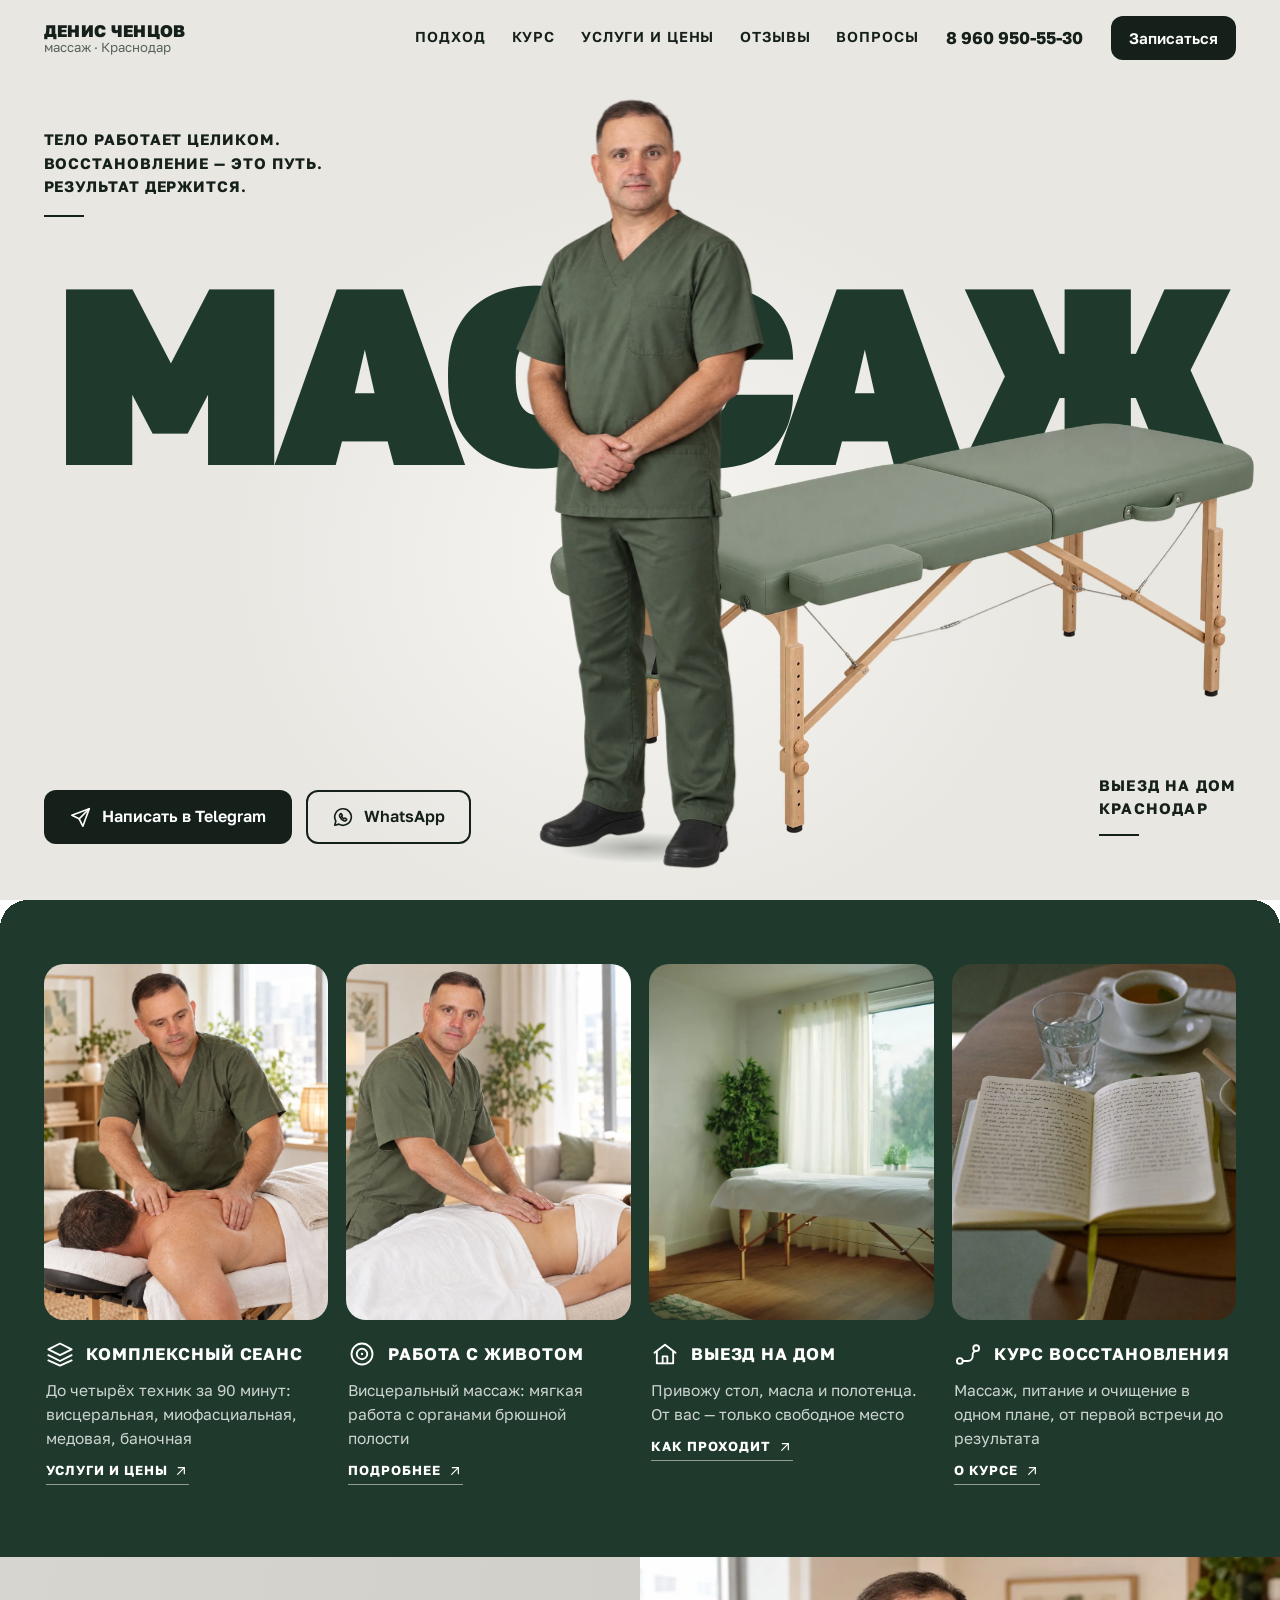
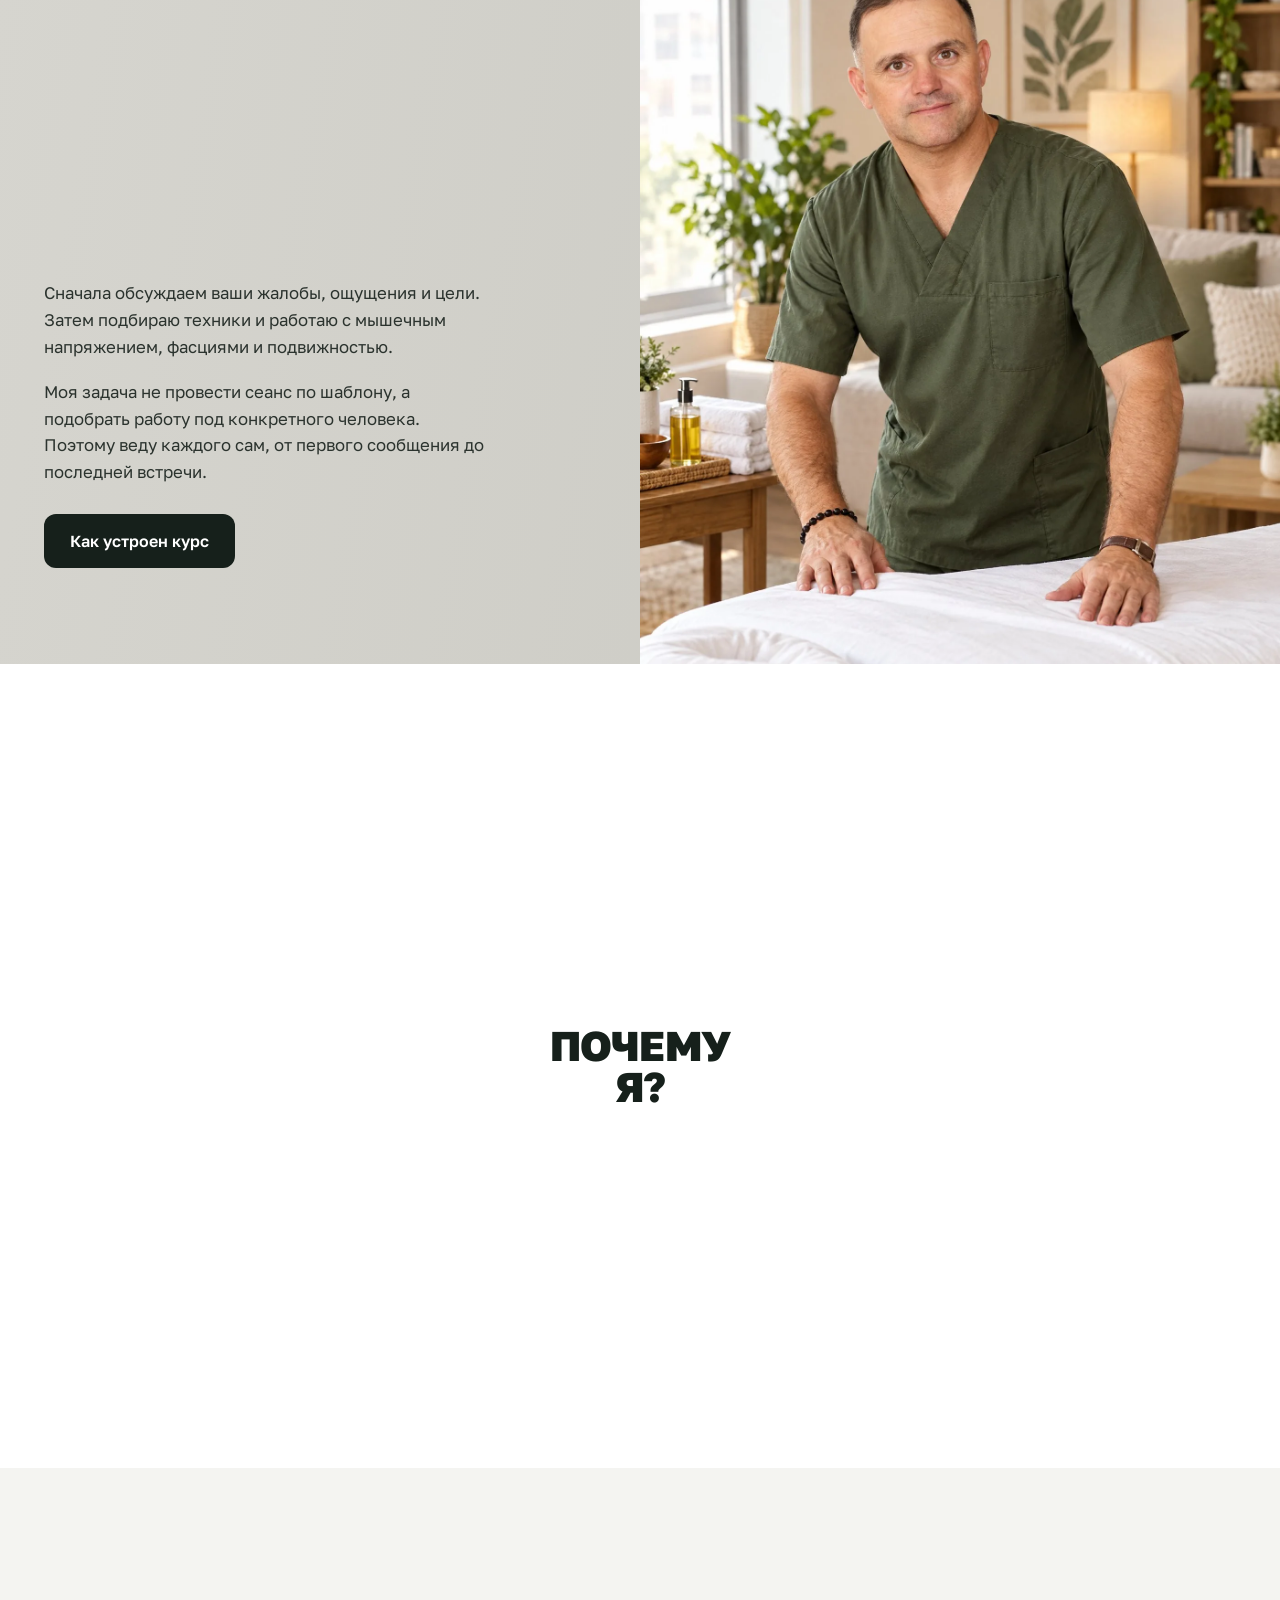
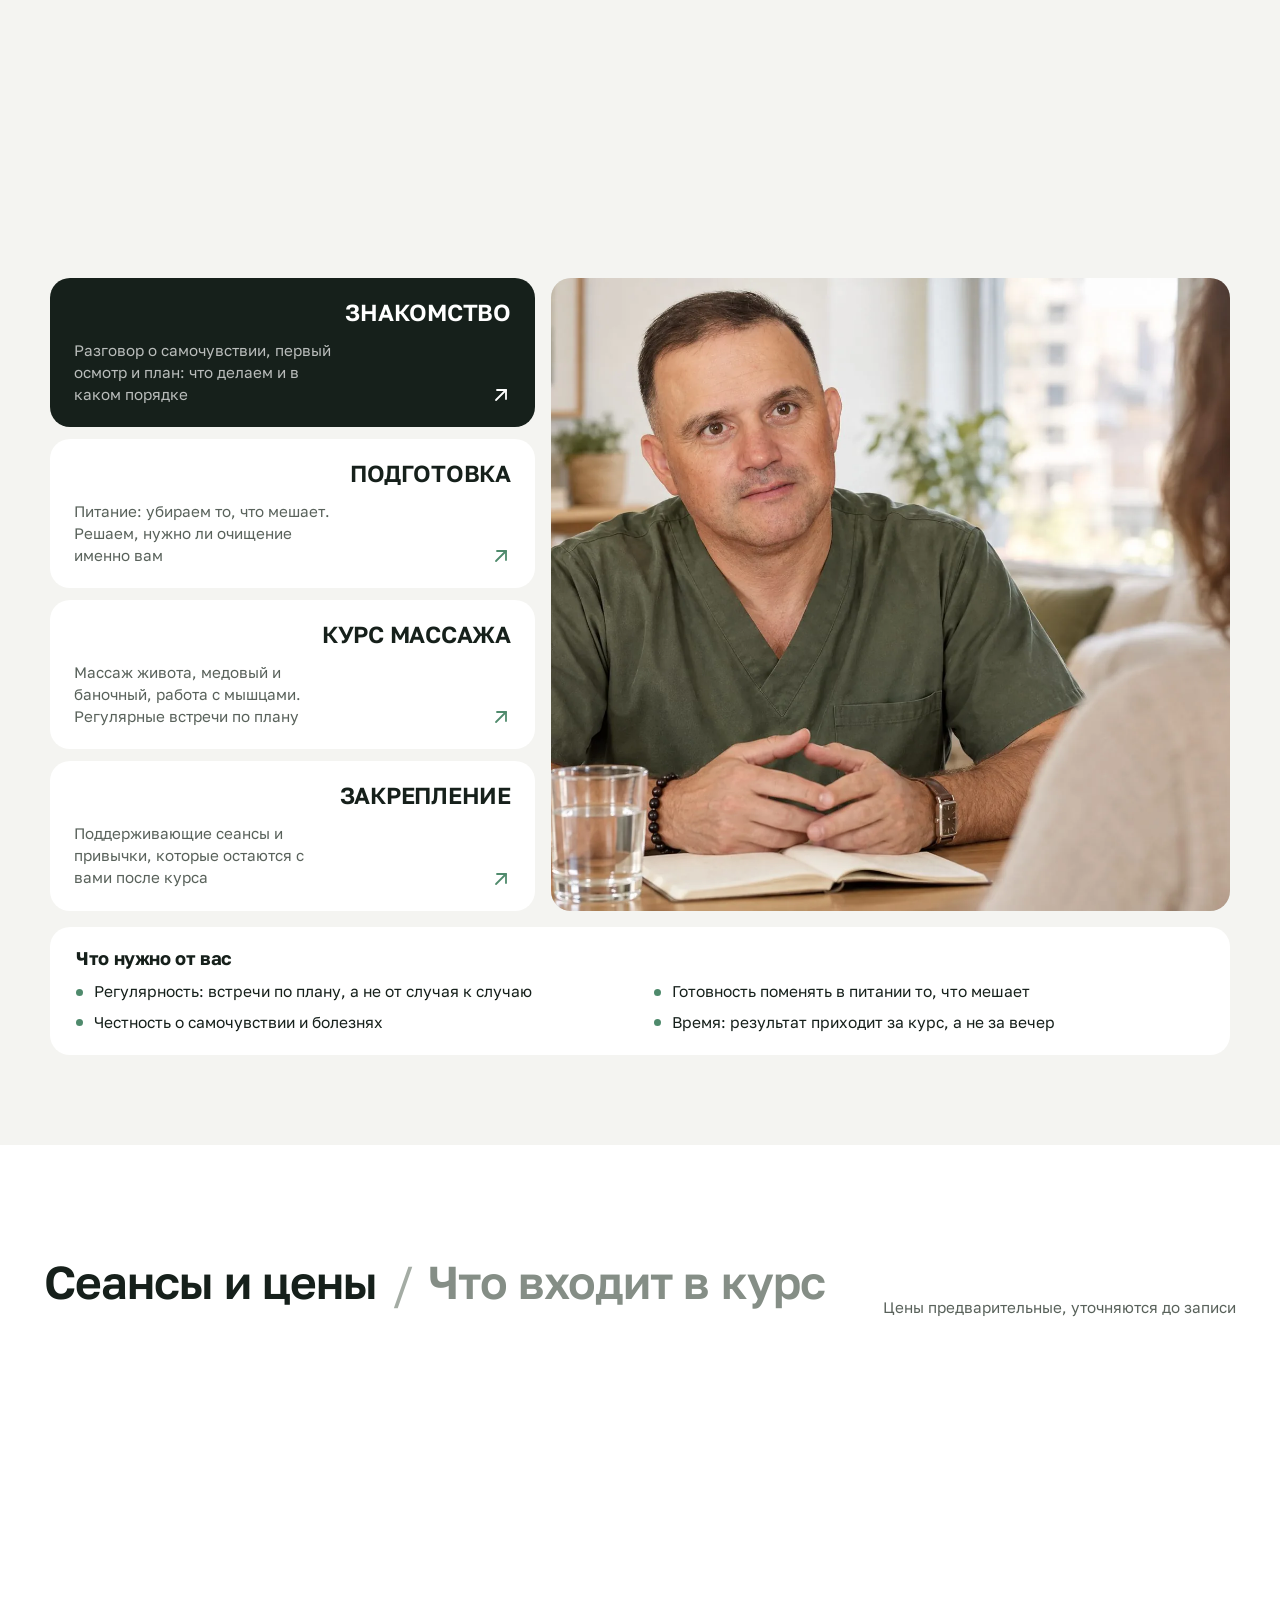
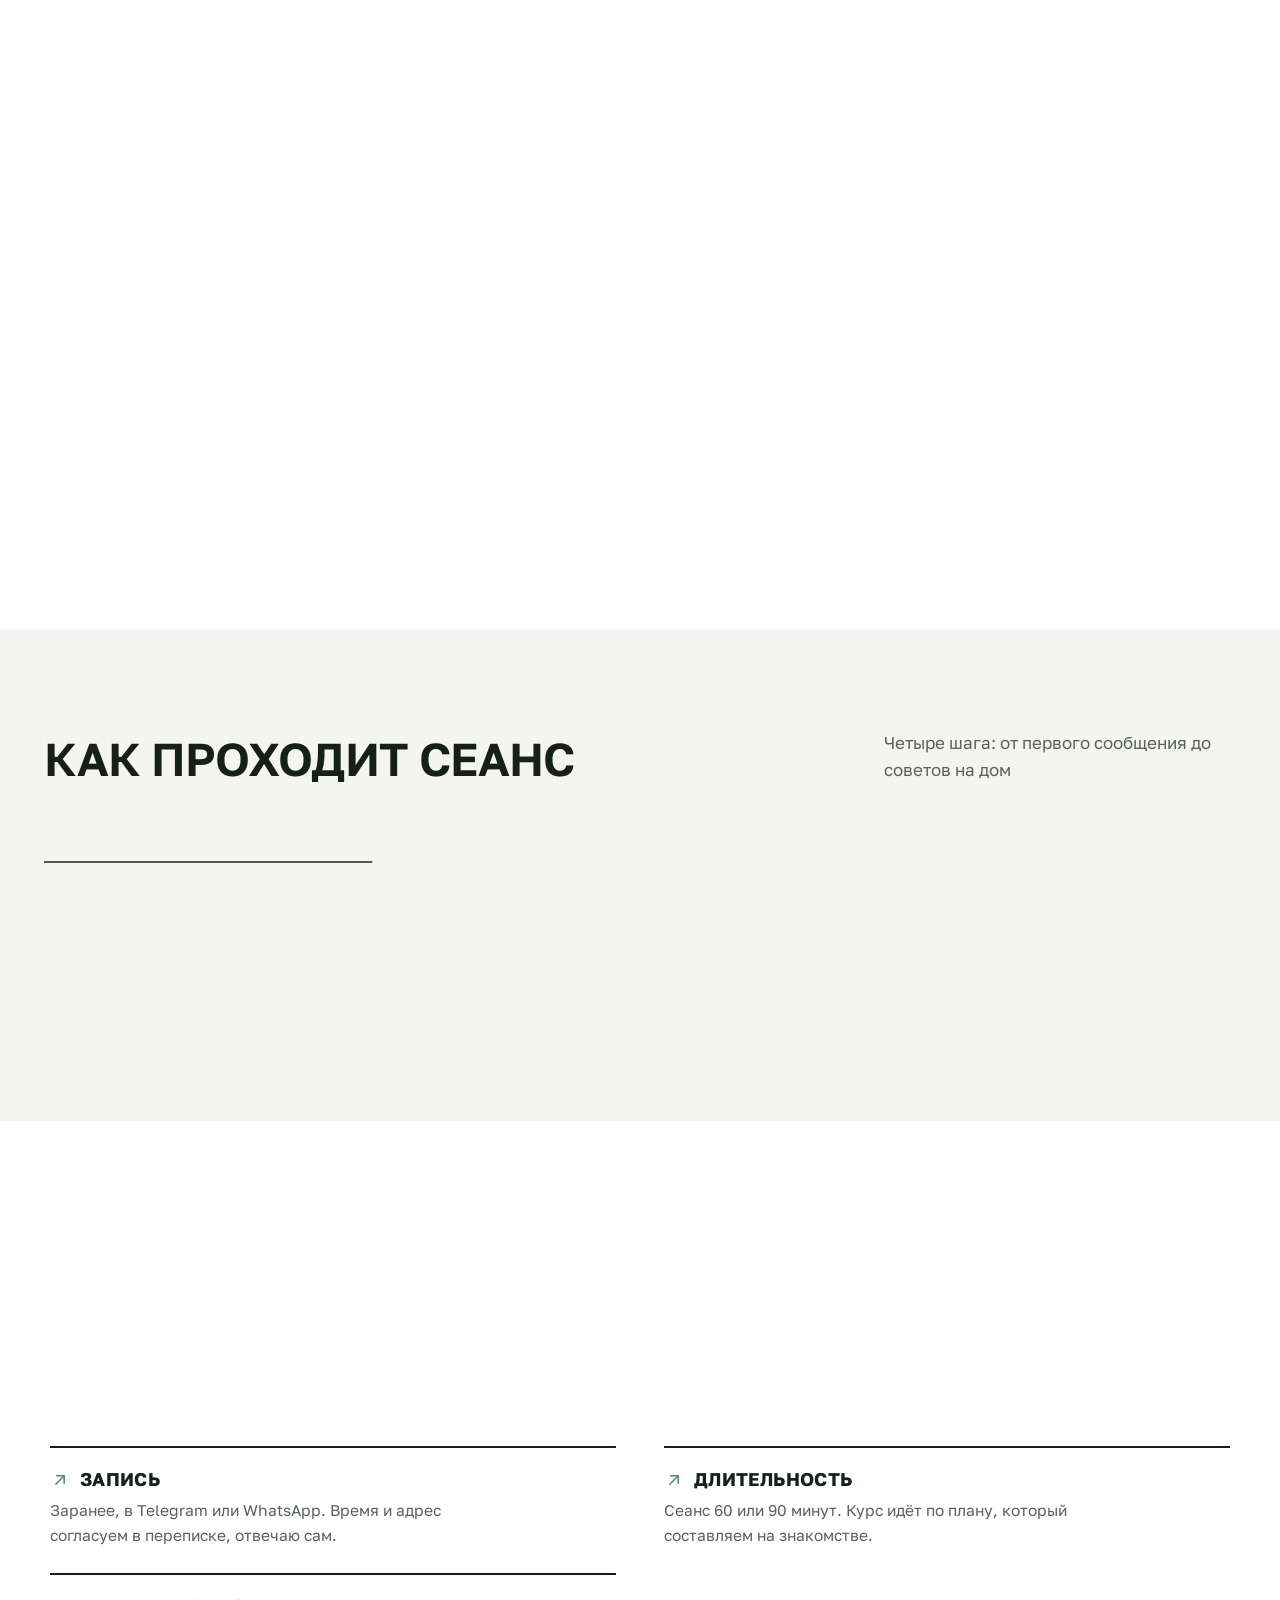
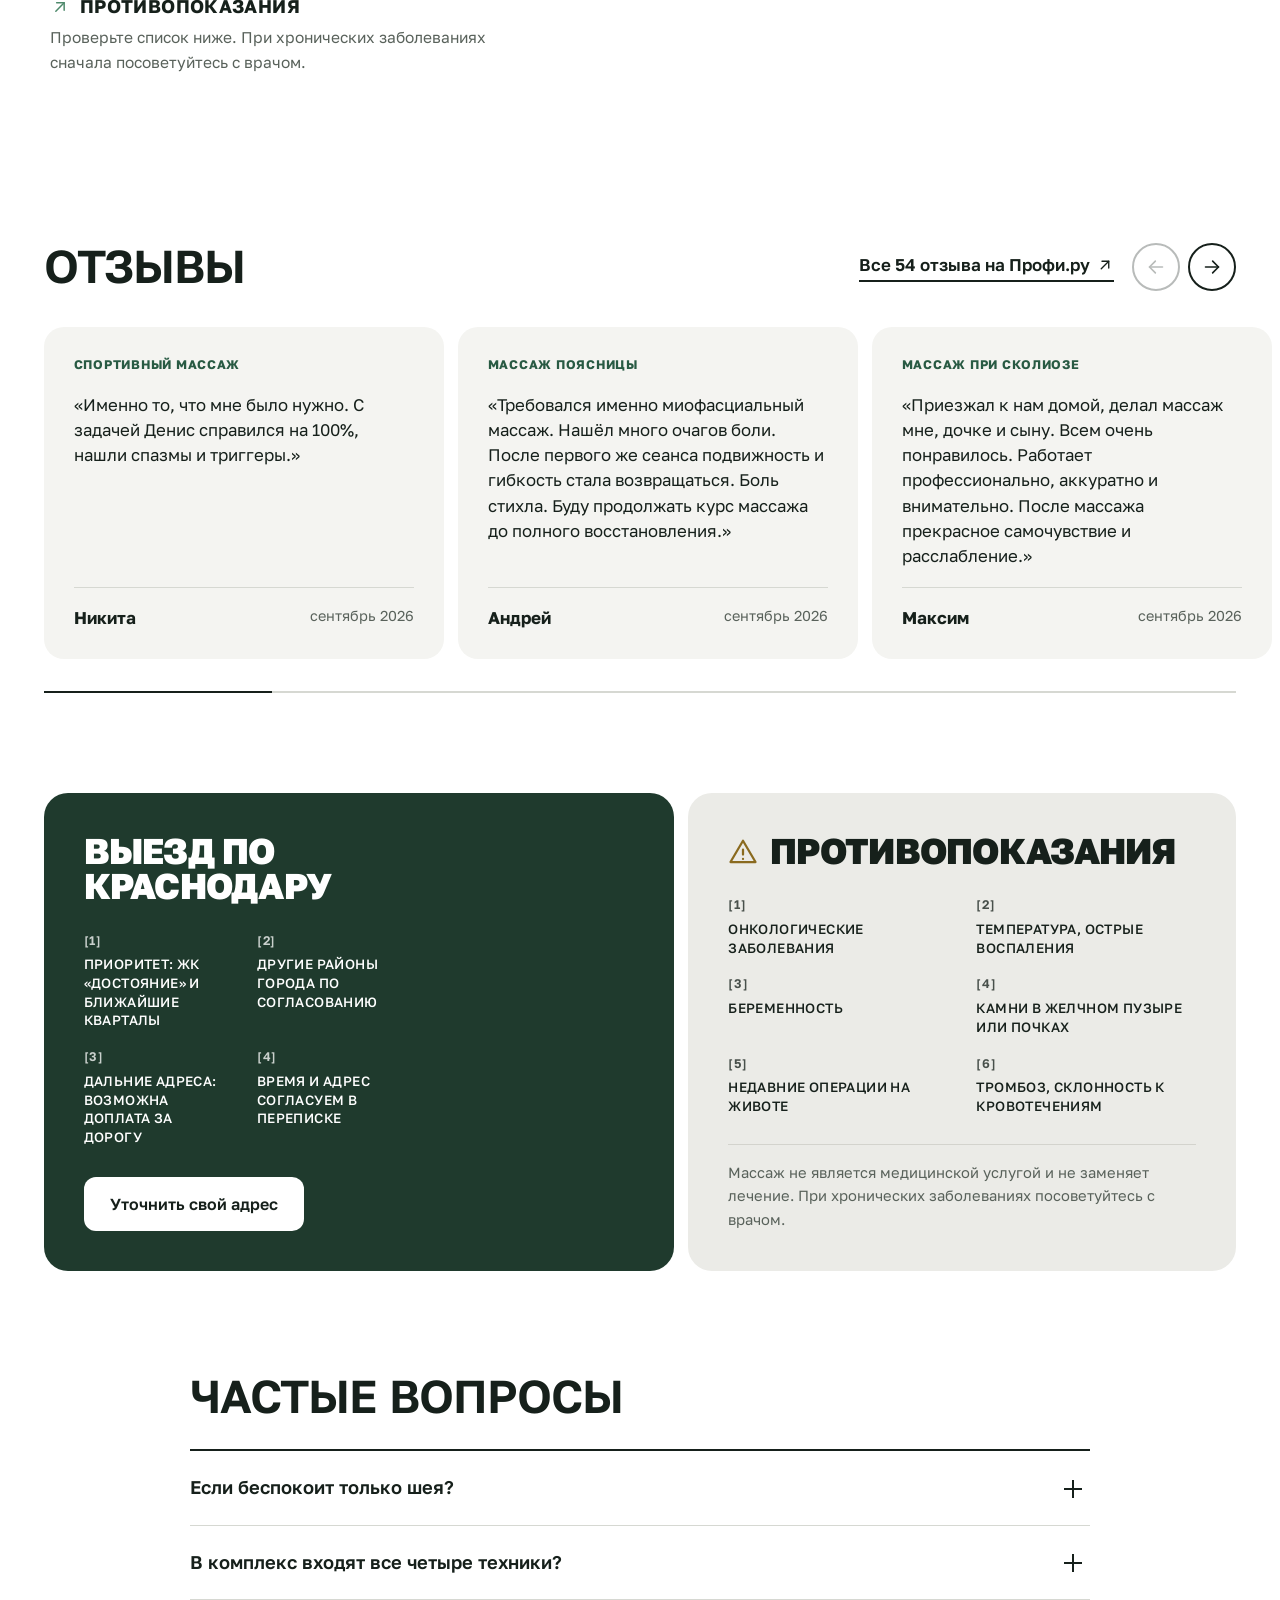
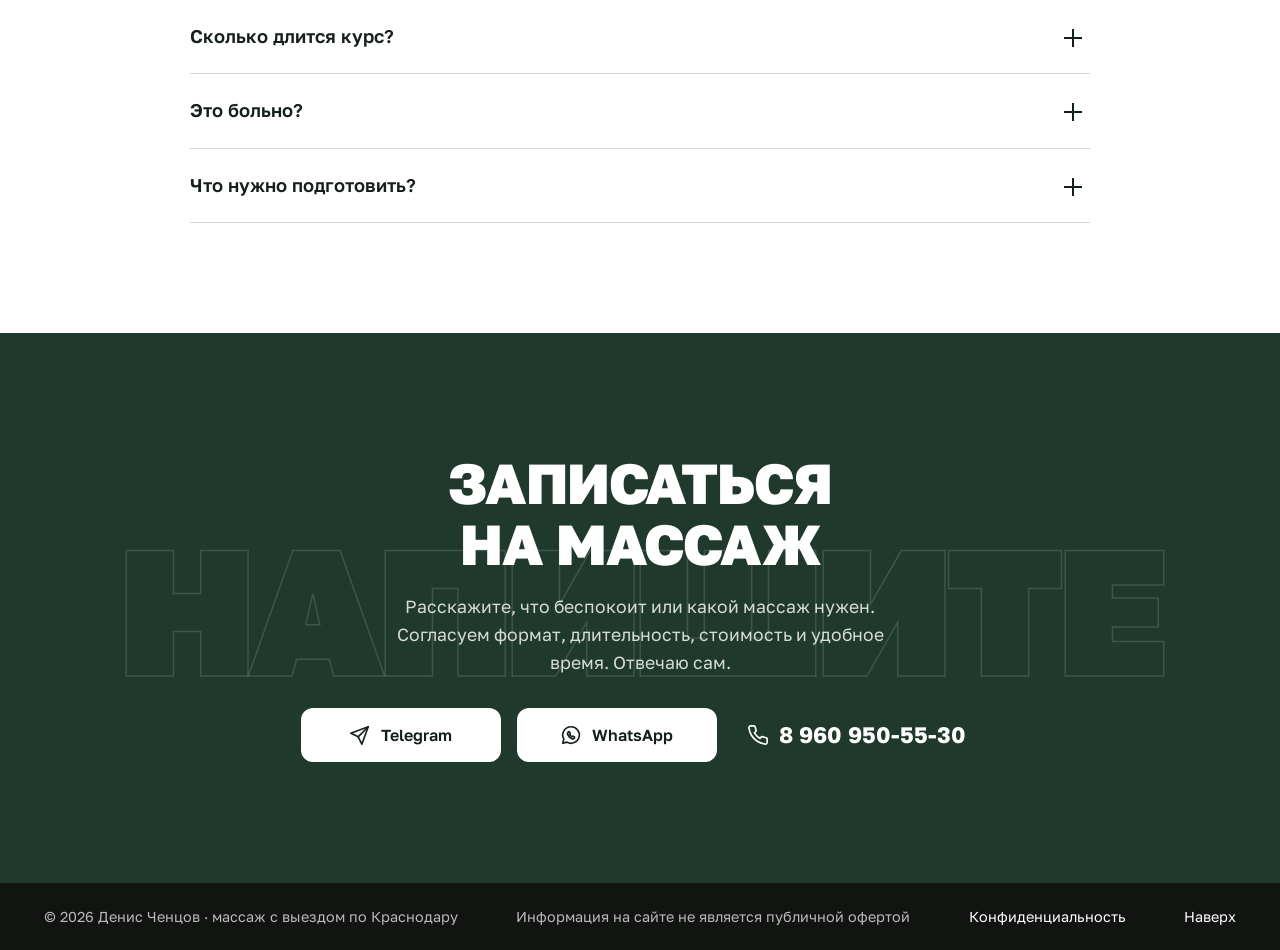
==== commit c68d71bc: "Security pass, favicon, loader, WebP photos, Denis in all photos, reviews carousel, terms block Co-A" ====
--- a/variants/v4/index.html
+++ b/variants/v4/index.html
@@ -6,13 +6,28 @@
   <title>Денис Ченцов — массаж с выездом на дом в Краснодаре</title>
   <meta name="description" content="Массажист Денис Ченцов, 8 лет практики. Выезд на дом по Краснодару: комплексный массаж, висцеральный, миофасциальный, медовый, баночный, стоун-терапия. Курс восстановления с питанием. Запись в Telegram и WhatsApp.">
   <meta name="theme-color" content="#e8e7e2">
+  <meta name="referrer" content="strict-origin-when-cross-origin">
+  <meta property="og:type" content="website">
+  <meta property="og:title" content="Денис Ченцов — массаж с выездом на дом в Краснодаре">
+  <meta property="og:description" content="8 лет практики, 4,94 на Профи.ру. Комплексный массаж и курс восстановления у вас дома. Запись в Telegram и WhatsApp.">
+  <meta property="og:image" content="https://nikita99551.github.io/Massage/assets/icons/og.png">
+  <meta property="og:image:width" content="1200">
+  <meta property="og:image:height" content="630">
+  <meta property="og:locale" content="ru_RU">
+  <meta name="twitter:card" content="summary_large_image">
+  <meta http-equiv="Content-Security-Policy" content="default-src 'self'; script-src 'self' 'sha256-Du+OJKJSbdUgz5nrHeWWINvez6XKDDU/tyj/5c2uvwo='; style-src 'self'; img-src 'self' data:; font-src 'self'; connect-src 'self'; object-src 'none'; base-uri 'self'; form-action 'self'; upgrade-insecure-requests">
   <script>document.documentElement.classList.add('js')</script>
-  <link rel="preconnect" href="https://fonts.googleapis.com">
-  <link rel="preconnect" href="https://fonts.gstatic.com" crossorigin>
-  <link href="https://fonts.googleapis.com/css2?family=Golos+Text:wght@400;500;600;700;800;900&display=swap" rel="stylesheet">
-  <link rel="stylesheet" href="style.css">
+  <link rel="icon" href="../../assets/icons/icon.svg" type="image/svg+xml">
+  <link rel="icon" href="../../favicon.ico" sizes="32x32">
+  <link rel="apple-touch-icon" href="../../assets/icons/icon-180.png">
+  <link rel="manifest" href="../../assets/icons/site.webmanifest">
+  <link rel="stylesheet" href="style.css?v=20261014">
 </head>
 <body>
+  <div class="loader" data-loader aria-hidden="true">
+    <p class="loader__word"><span class="loader__half loader__half--l">МАС</span><span class="loader__half loader__half--r">САЖ</span></p>
+    <span class="loader__bar"></span>
+  </div>
   <svg class="sprite" aria-hidden="true" focusable="false">
     <symbol id="i-layers" viewBox="0 0 24 24"><path d="M12 3 2 8l10 5 10-5-10-5z"/><path d="M2 13l10 5 10-5"/><path d="M2 17.5 12 22l10-4.5"/></symbol>
     <symbol id="i-target" viewBox="0 0 24 24"><circle cx="12" cy="12" r="9"/><circle cx="12" cy="12" r="4.5"/><circle cx="12" cy="12" r="1" fill="currentColor" stroke="none"/></symbol>
@@ -81,7 +96,7 @@
           <p>До четырёх техник за 90 минут: висцеральная, миофасциальная, медовая, баночная</p>
           <a href="#services">Услуги и цены<svg class="icon"><use href="#i-arrow"/></svg></a>
         </div>
-        <img src="../../assets/denis-massage/band-hands-2.jpg" alt="Руки массажиста на спине клиента" loading="lazy">
+        <img src="../../assets/denis-massage/band-hands-3.webp" alt="Руки массажиста на спине клиента" loading="lazy">
       </article>
       <article class="band__col">
         <div class="band__text">
@@ -89,7 +104,7 @@
           <p>Висцеральный массаж: мягкая работа с органами брюшной полости</p>
           <a href="#services">Подробнее<svg class="icon"><use href="#i-arrow"/></svg></a>
         </div>
-        <img src="../../assets/denis-massage/band-visceral-2.jpg" alt="Висцеральный массаж живота" loading="lazy">
+        <img src="../../assets/denis-massage/band-visceral-4.webp" alt="Висцеральный массаж живота" loading="lazy">
       </article>
       <article class="band__col">
         <div class="band__text">
@@ -97,7 +112,7 @@
           <p>Привожу стол, масла и полотенца. От вас — только свободное место</p>
           <a href="#how">Как проходит<svg class="icon"><use href="#i-arrow"/></svg></a>
         </div>
-        <img src="../../assets/denis-massage/band-home.jpg" alt="Массажный стол в квартире" loading="lazy">
+        <img src="../../assets/denis-massage/band-home.webp" alt="Массажный стол в квартире" loading="lazy">
       </article>
       <article class="band__col">
         <div class="band__text">
@@ -105,20 +120,20 @@
           <p>Массаж, питание и очищение в одном плане, от первой встречи до результата</p>
           <a href="#course">О курсе<svg class="icon"><use href="#i-arrow"/></svg></a>
         </div>
-        <img src="../../assets/denis-massage/band-plan.jpg" alt="План курса, чай и мёд на столе" loading="lazy">
+        <img src="../../assets/denis-massage/band-plan.webp" alt="План курса, чай и мёд на столе" loading="lazy">
       </article>
     </section>
 
     <!-- 3. Подход: крупные слова + портрет -->
     <section class="story" id="approach">
       <div class="story__text">
-        <h2 class="story__words"><span>Разговор.</span><span>Руки.</span><span>Результат.</span></h2>
+        <h2 class="story__words"><span>Разговор</span><span>Руки</span><span>Результат</span></h2>
         <p>Сначала обсуждаем ваши жалобы, ощущения и цели. Затем подбираю техники и работаю с мышечным напряжением, фасциями и подвижностью.</p>
         <p>Моя задача не провести сеанс по шаблону, а подобрать работу под конкретного человека. Поэтому веду каждого сам, от первого сообщения до последней встречи.</p>
         <a class="btn btn--light" href="#course">Как устроен курс</a>
       </div>
       <figure class="story__photo">
-        <img src="../../assets/denis-massage/denis-portrait.jpg" alt="Денис Ченцов за работой" loading="lazy">
+        <img src="../../assets/denis-massage/denis-portrait.webp" alt="Денис Ченцов за работой" loading="lazy">
       </figure>
     </section>
 
@@ -149,10 +164,10 @@
 
       <div class="course__grid">
         <div class="course__media">
-          <img class="is-active" src="../../assets/denis-massage/course-meet.jpg" alt="Знакомство: Денис слушает клиента за столом" loading="lazy" data-stage-img="0">
-          <img src="../../assets/denis-massage/course-food.jpg" alt="Подготовка: Денис записывает план питания" loading="lazy" data-stage-img="1">
-          <img src="../../assets/denis-massage/course-massage-2.jpg" alt="Курс массажа: Денис работает с плечами клиента" loading="lazy" data-stage-img="2">
-          <img src="../../assets/denis-massage/course-result.jpg" alt="Закрепление: Денис показывает упражнение" loading="lazy" data-stage-img="3">
+          <img class="is-active" src="../../assets/denis-massage/course-meet.webp" alt="Знакомство: Денис слушает клиента за столом" loading="lazy" data-stage-img="0">
+          <img src="../../assets/denis-massage/course-food.webp" alt="Подготовка: Денис записывает план питания" loading="lazy" data-stage-img="1">
+          <img src="../../assets/denis-massage/course-massage-2.webp" alt="Курс массажа: Денис работает с плечами клиента" loading="lazy" data-stage-img="2">
+          <img src="../../assets/denis-massage/course-result.webp" alt="Закрепление: Денис показывает упражнение" loading="lazy" data-stage-img="3">
         </div>
         <ol class="stages">
           <li class="stage is-active" data-stage="0">
@@ -187,7 +202,7 @@
       </div>
 
       <div class="course__foot">
-        <p class="draft"><span>Черновик: этапы подтверждает Денис</span>Число встреч, срок и стоимость курса зависят от человека и обсуждаются на знакомстве.</p>
+        <p class="draft" hidden><span>Черновик: этапы подтверждает Денис</span>Число встреч, срок и стоимость курса зависят от человека и обсуждаются на знакомстве.</p>
         <div class="needs">
           <h3>Что нужно от вас</h3>
           <ul>
@@ -220,12 +235,12 @@
             <a class="btn btn--light" href="#contact">Записаться</a>
           </div>
         </article>
-        <article class="tile tile--photo tile--tall"><img src="../../assets/denis-massage/svc-myofascial.jpg" alt="" loading="lazy"><div class="tile__cap"><h3>Миофасциальный и спортивный</h3><p>60 мин · от 4 000 ₽</p></div><a class="tile__go" href="#contact" aria-label="Записаться на миофасциальный массаж"><svg class="icon"><use href="#i-arrow"/></svg></a></article>
-        <article class="tile tile--photo"><img src="../../assets/denis-massage/svc-honey.jpg" alt="" loading="lazy"><div class="tile__cap"><h3>Медовый</h3><p>60 мин · от 4 000 ₽</p></div><a class="tile__go" href="#contact" aria-label="Записаться на медовый массаж"><svg class="icon"><use href="#i-arrow"/></svg></a></article>
-        <article class="tile tile--photo"><img src="../../assets/denis-massage/svc-cupping.jpg" alt="" loading="lazy"><div class="tile__cap"><h3>Баночный</h3><p>60 мин · от 4 000 ₽</p></div><a class="tile__go" href="#contact" aria-label="Записаться на баночный массаж"><svg class="icon"><use href="#i-arrow"/></svg></a></article>
-        <article class="tile tile--photo"><img src="../../assets/denis-massage/svc-stones.jpg" alt="" loading="lazy"><div class="tile__cap"><h3>Стоун-терапия</h3><p>60 мин · от 4 000 ₽</p></div><a class="tile__go" href="#contact" aria-label="Записаться на стоун-терапию"><svg class="icon"><use href="#i-arrow"/></svg></a></article>
-        <article class="tile tile--photo"><img src="../../assets/denis-massage/svc-visceral.jpg" alt="" loading="lazy"><div class="tile__cap"><h3>Висцеральный</h3><p>цена по согласованию</p></div><a class="tile__go" href="#contact" aria-label="Записаться на висцеральный массаж"><svg class="icon"><use href="#i-arrow"/></svg></a></article>
-        <article class="tile tile--photo tile--wide"><img src="../../assets/denis-massage/svc-relax.jpg" alt="" loading="lazy"><div class="tile__cap"><h3>Расслабляющий</h3><p>60 мин · от 4 000 ₽</p></div><a class="tile__go" href="#contact" aria-label="Записаться на расслабляющий массаж"><svg class="icon"><use href="#i-arrow"/></svg></a></article>
+        <article class="tile tile--photo tile--tall"><img src="../../assets/denis-massage/svc-myofascial-2.webp" alt="" loading="lazy"><div class="tile__cap"><h3>Миофасциальный и спортивный</h3><p>60 мин · от 4 000 ₽</p></div><a class="tile__go" href="#contact" aria-label="Записаться на миофасциальный массаж"><svg class="icon"><use href="#i-arrow"/></svg></a></article>
+        <article class="tile tile--photo"><img src="../../assets/denis-massage/svc-honey-2.webp" alt="" loading="lazy"><div class="tile__cap"><h3>Медовый</h3><p>60 мин · от 4 000 ₽</p></div><a class="tile__go" href="#contact" aria-label="Записаться на медовый массаж"><svg class="icon"><use href="#i-arrow"/></svg></a></article>
+        <article class="tile tile--photo"><img src="../../assets/denis-massage/svc-cupping-2.webp" alt="" loading="lazy"><div class="tile__cap"><h3>Баночный</h3><p>60 мин · от 4 000 ₽</p></div><a class="tile__go" href="#contact" aria-label="Записаться на баночный массаж"><svg class="icon"><use href="#i-arrow"/></svg></a></article>
+        <article class="tile tile--photo"><img src="../../assets/denis-massage/svc-stones-2.webp" alt="" loading="lazy"><div class="tile__cap"><h3>Стоун-терапия</h3><p>60 мин · от 4 000 ₽</p></div><a class="tile__go" href="#contact" aria-label="Записаться на стоун-терапию"><svg class="icon"><use href="#i-arrow"/></svg></a></article>
+        <article class="tile tile--photo"><img src="../../assets/denis-massage/svc-visceral-2.webp" alt="" loading="lazy"><div class="tile__cap"><h3>Висцеральный</h3><p>цена по согласованию</p></div><a class="tile__go" href="#contact" aria-label="Записаться на висцеральный массаж"><svg class="icon"><use href="#i-arrow"/></svg></a></article>
+        <article class="tile tile--photo tile--wide"><img src="../../assets/denis-massage/svc-relax-2.webp" alt="" loading="lazy"><div class="tile__cap"><h3>Расслабляющий</h3><p>60 мин · от 4 000 ₽</p></div><a class="tile__go" href="#contact" aria-label="Записаться на расслабляющий массаж"><svg class="icon"><use href="#i-arrow"/></svg></a></article>
         <article class="tile tile--plain">
           <h3>Ещё направления</h3>
           <p>Лимфодренажный, антицеллюлитный, детский массаж, работа с триггерными точками. Длительность и цену согласуем заранее.</p>
@@ -257,7 +272,7 @@
       </ol>
     </section>
 
-    <!-- 7b. Условия работы: что известно и что заполнить -->
+    <!-- 7b. Условия работы -->
     <section class="terms" id="terms" data-terms aria-labelledby="terms-title">
       <h2 class="ladder ladder--terms" id="terms-title">
         <span class="ladder__line ladder__line--r">Условия работы:</span>
@@ -267,11 +282,11 @@
       <ul class="terms__list">
         <li><h3><svg class="icon"><use href="#i-arrow"/></svg>Запись</h3><p>Заранее, в Telegram или WhatsApp. Время и адрес согласуем в переписке, отвечаю сам.</p></li>
         <li><h3><svg class="icon"><use href="#i-arrow"/></svg>Длительность</h3><p>Сеанс 60 или 90 минут. Курс идёт по плану, который составляем на знакомстве.</p></li>
-        <li class="is-todo"><h3><svg class="icon"><use href="#i-arrow"/></svg>График</h3><p><span>Заполнить</span>Дни и часы, когда Денис принимает заявки и выезжает.</p></li>
-        <li class="is-todo"><h3><svg class="icon"><use href="#i-arrow"/></svg>Предоплата</h3><p><span>Заполнить</span>Нужна ли предоплата, её размер и возвращается ли при отмене.</p></li>
-        <li class="is-todo"><h3><svg class="icon"><use href="#i-arrow"/></svg>Перенос и отмена</h3><p><span>Заполнить</span>За сколько часов можно перенести сеанс без потери оплаты.</p></li>
-        <li class="is-todo"><h3><svg class="icon"><use href="#i-arrow"/></svg>Оплата</h3><p><span>Заполнить</span>Наличные или перевод, до сеанса или после.</p></li>
-        <li class="is-todo"><h3><svg class="icon"><use href="#i-arrow"/></svg>Срочный выезд</h3><p><span>Заполнить</span>Возможен ли выезд в день обращения и есть ли доплата.</p></li>
+        <li class="is-todo" hidden><h3><svg class="icon"><use href="#i-arrow"/></svg>График</h3><p><span>Заполнить</span>Дни и часы, когда Денис принимает заявки и выезжает.</p></li>
+        <li class="is-todo" hidden><h3><svg class="icon"><use href="#i-arrow"/></svg>Предоплата</h3><p><span>Заполнить</span>Нужна ли предоплата, её размер и возвращается ли при отмене.</p></li>
+        <li class="is-todo" hidden><h3><svg class="icon"><use href="#i-arrow"/></svg>Перенос и отмена</h3><p><span>Заполнить</span>За сколько часов можно перенести сеанс без потери оплаты.</p></li>
+        <li class="is-todo" hidden><h3><svg class="icon"><use href="#i-arrow"/></svg>Оплата</h3><p><span>Заполнить</span>Наличные или перевод, до сеанса или после.</p></li>
+        <li class="is-todo" hidden><h3><svg class="icon"><use href="#i-arrow"/></svg>Срочный выезд</h3><p><span>Заполнить</span>Возможен ли выезд в день обращения и есть ли доплата.</p></li>
         <li><h3><svg class="icon"><use href="#i-arrow"/></svg>Противопоказания</h3><p>Проверьте список ниже. При хронических заболеваниях сначала посоветуйтесь с врачом.</p></li>
       </ul>
     </section>
@@ -313,7 +328,7 @@
     <section class="limits" id="limits" aria-label="Где работаю и противопоказания">
       <article class="panel panel--green">
         <h2>Выезд по<br>Краснодару</h2>
-        <figure class="panel__photo"><img src="../../assets/denis-massage/band-home.jpg" alt="" loading="lazy"></figure>
+        <figure class="panel__photo"><img src="../../assets/denis-massage/panel-trip.webp" alt="Денис с массажным столом у двери клиента" loading="lazy"></figure>
         <ol class="panel__items">
           <li><b>[1]</b>Приоритет: ЖК «Достояние» и ближайшие кварталы</li>
           <li><b>[2]</b>Другие районы города по согласованию</li>
@@ -365,6 +380,7 @@
     <footer class="footer">
       <span>© 2026 Денис Ченцов · массаж с выездом по Краснодару</span>
       <span>Информация на сайте не является публичной офертой</span>
+      <a href="privacy.html">Конфиденциальность</a>
       <a href="#top">Наверх</a>
     </footer>
 
@@ -376,6 +392,6 @@
     <a href="https://wa.me/79609505530?text=%D0%97%D0%B4%D1%80%D0%B0%D0%B2%D1%81%D1%82%D0%B2%D1%83%D0%B9%D1%82%D0%B5%2C%20%D1%85%D0%BE%D1%87%D1%83%20%D0%B7%D0%B0%D0%BF%D0%B8%D1%81%D0%B0%D1%82%D1%8C%D1%81%D1%8F%20%D0%BD%D0%B0%20%D0%BC%D0%B0%D1%81%D1%81%D0%B0%D0%B6" target="_blank" rel="noopener"><svg class="icon"><use href="#i-whatsapp"/></svg>WhatsApp</a>
   </div>
 
-  <script src="script.js"></script>
+  <script src="script.js?v=20261014"></script>
 </body>
 </html>
--- a/variants/v4/style.css
+++ b/variants/v4/style.css
@@ -1,3 +1,41 @@
+/* Golos Text, переменный шрифт 400–900, Google Fonts v7, самостоятельное размещение */
+/* cyrillic-ext */
+@font-face {
+  font-family: 'Golos Text';
+  font-style: normal;
+  font-weight: 400 900;
+  font-display: swap;
+  src: url(../../assets/fonts/golos-text-cyrillic-ext.woff2) format('woff2');
+  unicode-range: U+0460-052F, U+1C80-1C8A, U+20B4, U+2DE0-2DFF, U+A640-A69F, U+FE2E-FE2F;
+}
+/* cyrillic */
+@font-face {
+  font-family: 'Golos Text';
+  font-style: normal;
+  font-weight: 400 900;
+  font-display: swap;
+  src: url(../../assets/fonts/golos-text-cyrillic.woff2) format('woff2');
+  unicode-range: U+0301, U+0400-045F, U+0490-0491, U+04B0-04B1, U+2116;
+}
+/* latin-ext */
+@font-face {
+  font-family: 'Golos Text';
+  font-style: normal;
+  font-weight: 400 900;
+  font-display: swap;
+  src: url(../../assets/fonts/golos-text-latin-ext.woff2) format('woff2');
+  unicode-range: U+0100-02BA, U+02BD-02C5, U+02C7-02CC, U+02CE-02D7, U+02DD-02FF, U+0304, U+0308, U+0329, U+1D00-1DBF, U+1E00-1E9F, U+1EF2-1EFF, U+2020, U+20A0-20AB, U+20AD-20C4, U+2113, U+2C60-2C7F, U+A720-A7FF;
+}
+/* latin */
+@font-face {
+  font-family: 'Golos Text';
+  font-style: normal;
+  font-weight: 400 900;
+  font-display: swap;
+  src: url(../../assets/fonts/golos-text-latin.woff2) format('woff2');
+  unicode-range: U+0000-00FF, U+0131, U+0152-0153, U+02BB-02BC, U+02C6, U+02DA, U+02DC, U+0304, U+0308, U+0329, U+2000-206F, U+20AC, U+2122, U+2191, U+2193, U+2212, U+2215, U+FEFF, U+FFFD;
+}
+
 /* Денис Ченцов — массаж в Краснодаре.
    Первый экран на серой бумаге, дальше белая страница, глубокий зелёный, крупная типографика.
    Референсы: постер с фигурой перед словом, тёмная полоса направлений, круг «Почему я», лесенка заголовка,
@@ -49,6 +87,20 @@
 .link-arrow { display: inline-flex; align-items: center; gap: 6px; font-weight: 600; text-decoration: none; border-bottom: 2px solid currentColor; padding-bottom: 2px; }
 .link-arrow .icon { width: 18px; height: 18px; }
 
+/* ---------- Загрузка: слово появляется, если страница грузится дольше 0,35 с, и расходится, когда всё готово ---------- */
+.loader { position: fixed; inset: 0; z-index: 60; display: grid; place-items: center; background: var(--paper); opacity: 0; animation: loader-in .3s ease .35s forwards; }
+html:not(.js) .loader { display: none; }
+.loader__word { display: flex; font-size: clamp(3rem, 12vw, 9rem); font-weight: 900; line-height: 1; letter-spacing: -.04em; text-transform: uppercase; color: var(--green-900); user-select: none; }
+.loader__half { display: inline-block; transition: transform .7s var(--ease); }
+.loader__bar { position: absolute; left: 50%; bottom: 20%; width: 120px; height: 2px; transform: translateX(-50%); background: var(--line); overflow: hidden; }
+.loader__bar::after { content: ""; position: absolute; inset: 0; background: var(--ink); transform-origin: left; animation: loader-bar 1.3s cubic-bezier(.65, 0, .35, 1) infinite; }
+.loader.is-done { animation: loader-out .6s ease .1s forwards; pointer-events: none; }
+.loader.is-done .loader__half--l { transform: translateX(-45%); }
+.loader.is-done .loader__half--r { transform: translateX(45%); }
+@keyframes loader-in { to { opacity: 1; } }
+@keyframes loader-out { to { opacity: 0; } }
+@keyframes loader-bar { 0% { transform: scaleX(0); transform-origin: left; } 50% { transform: scaleX(1); transform-origin: left; } 51% { transform-origin: right; } 100% { transform: scaleX(0); transform-origin: right; } }
+
 /* ---------- Шапка ---------- */
 .header { position: fixed; top: 0; left: 0; right: 0; z-index: 50; transition: background .3s, box-shadow .3s; }
 .header.is-scrolled { background: rgba(255, 255, 255, .9); backdrop-filter: blur(12px); box-shadow: 0 1px 0 var(--line); }
@@ -78,7 +130,7 @@
 .hero__motto::after { content: ""; display: block; width: 40px; height: 2px; margin-top: 16px; background: var(--ink); }
 .hero__word { position: absolute; left: 0; right: 0; top: max(236px, 30%); z-index: 1; display: flex; justify-content: center; font-size: 19.6vw; font-weight: 900; line-height: .8; letter-spacing: -.04em; color: var(--green-900); white-space: nowrap; user-select: none; }
 .hero__half { display: inline-block; will-change: transform; }
-.hero__table { position: absolute; left: 38%; bottom: 3.5%; z-index: 1; width: clamp(600px, 60vw, 900px); height: auto; }
+.hero__table { position: absolute; left: 43%; bottom: 7.5%; z-index: 1; width: clamp(560px, 55vw, 820px); height: auto; }
 .hero__figure { position: absolute; left: 50%; bottom: 3.5%; z-index: 2; height: 86%; transform: translateX(-50%); will-change: transform; }
 .hero__figure img { position: relative; z-index: 1; height: 100%; width: auto; max-width: none; }
 .hero__figure::after { content: ""; position: absolute; left: 50%; bottom: .8%; width: 64%; height: 4%; transform: translateX(-50%); border-radius: 50%; background: radial-gradient(ellipse at center, rgba(22, 32, 27, .32) 0%, rgba(22, 32, 27, 0) 70%); }
@@ -183,6 +235,8 @@
 .course__media img { position: absolute; inset: 0; width: 100%; height: 100%; object-fit: cover; opacity: 0; transform: scale(1.04); transition: opacity .7s var(--ease), transform 1.2s var(--ease); }
 .course__media img.is-active { opacity: 1; transform: none; }
 .course__foot { display: grid; grid-template-columns: minmax(0, 5fr) minmax(0, 7fr); gap: 16px; max-width: 1180px; margin: 16px auto 0; }
+.draft[hidden], .terms__list li[hidden] { display: none; }
+.course__foot:has(.draft[hidden]) { grid-template-columns: 1fr; }
 .draft { padding: 22px 24px; border-radius: var(--radius); border: 1px dashed var(--mute); color: var(--muted); font-size: .95rem; }
 .draft span { display: block; margin-bottom: 6px; color: var(--green-700); font-weight: 700; font-size: .85rem; text-transform: uppercase; letter-spacing: .05em; }
 .needs { padding: 22px 26px; border-radius: var(--radius); background: #fff; }
@@ -284,6 +338,9 @@
 .reviews__track { display: flex; gap: 14px; padding: 4px calc((100vw - 1280px) / 2 + var(--gutter)) 12px; overflow-x: auto; scroll-snap-type: x mandatory; scroll-padding-inline: calc((100vw - 1280px) / 2 + var(--gutter)); scrollbar-width: none; -webkit-overflow-scrolling: touch; }
 @media (max-width: 1392px) { .reviews__track { padding-left: var(--gutter); padding-right: var(--gutter); scroll-padding-inline: var(--gutter); } }
 .reviews__track::-webkit-scrollbar { display: none; }
+.reviews__track { cursor: grab; }
+.reviews__track.is-dragging { cursor: grabbing; scroll-snap-type: none; user-select: none; }
+.reviews__track.is-dragging .review { pointer-events: none; }
 .review { flex: 0 0 min(400px, 82vw); scroll-snap-align: start; padding: 28px 30px; border-radius: var(--radius); background: var(--bg-2); display: flex; flex-direction: column; gap: 18px; }
 .review__tag { font-size: .78rem; font-weight: 700; text-transform: uppercase; letter-spacing: .06em; color: var(--green-700); }
 .review p { font-size: 1.05rem; line-height: 1.5; }
@@ -346,7 +403,7 @@
 @media (prefers-reduced-motion: reduce) {
   html { scroll-behavior: auto; }
   *, *::before, *::after { transition-duration: 0s !important; transition-delay: 0s !important; animation: none !important; }
-  .hero__half { transform: none !important; }
+  .hero__half, .loader__half { transform: none !important; }
 }
 
 /* ---------- Планшет ---------- */
@@ -357,7 +414,7 @@
   .mobile-menu[hidden] { display: none; }
   .mobile-menu a { padding: 14px 4px; border-bottom: 1px solid var(--line); text-decoration: none; font-weight: 600; }
   .mobile-menu__phone { border: 0 !important; font-weight: 800 !important; font-size: 1.15rem; }
-  .hero__table { left: 38%; width: 58vw; }
+  .hero__table { left: 41%; width: 56vw; }
   .band { grid-template-columns: repeat(2, minmax(0, 1fr)); gap: 28px 18px; }
   .band img { aspect-ratio: 3 / 2; }
   .why { padding: 90px var(--gutter); }
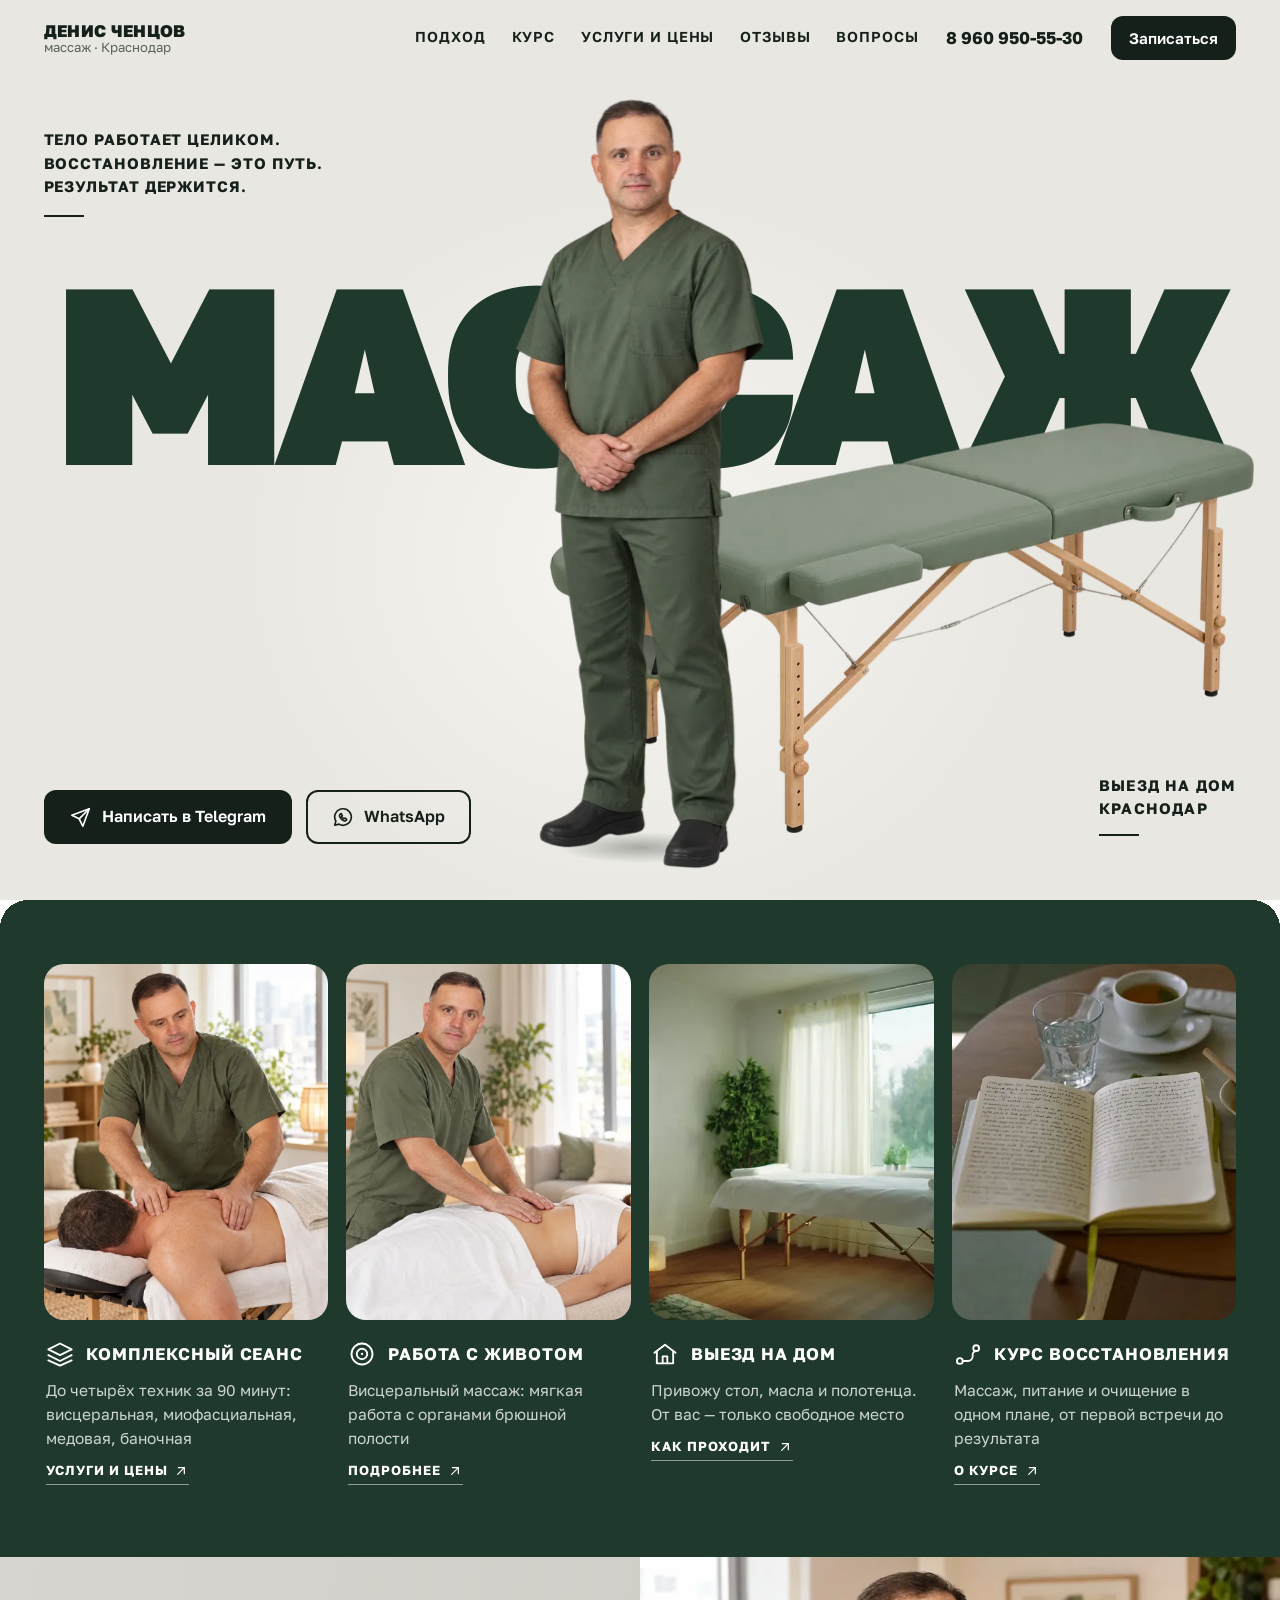
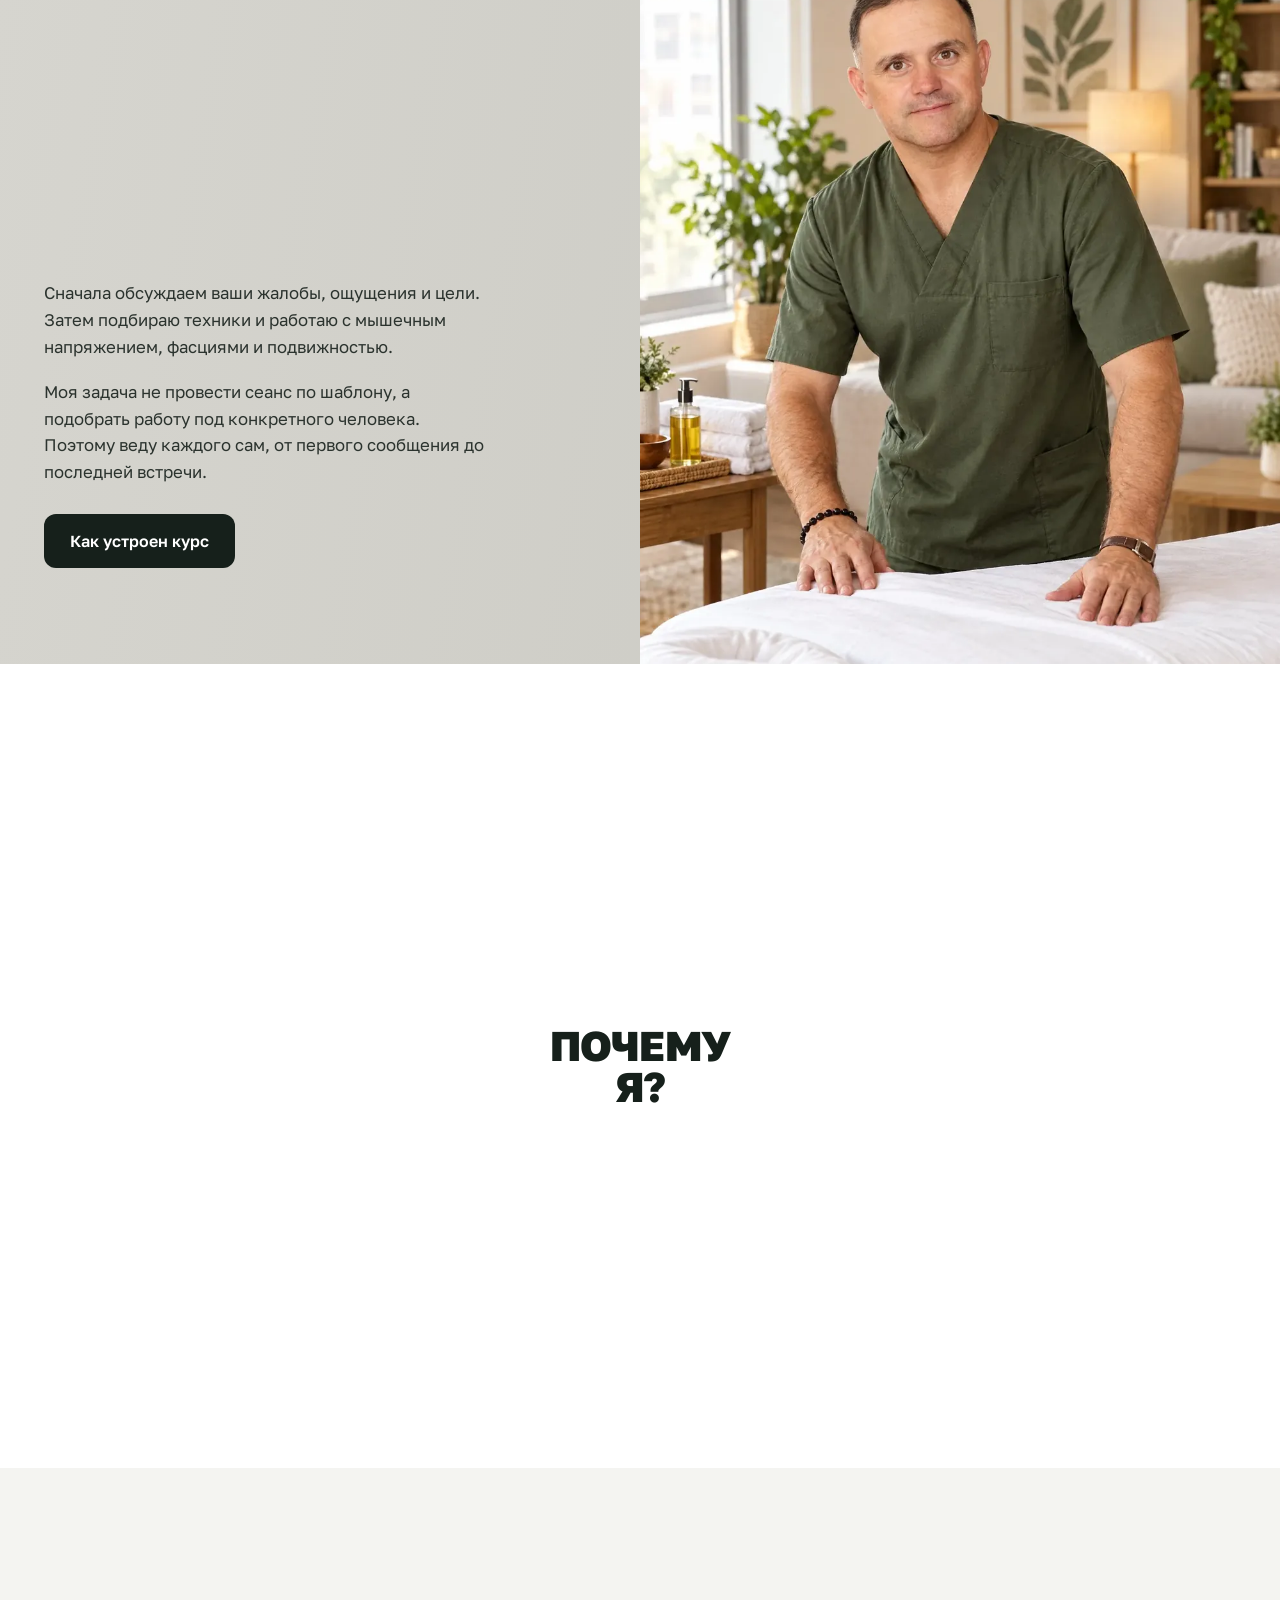
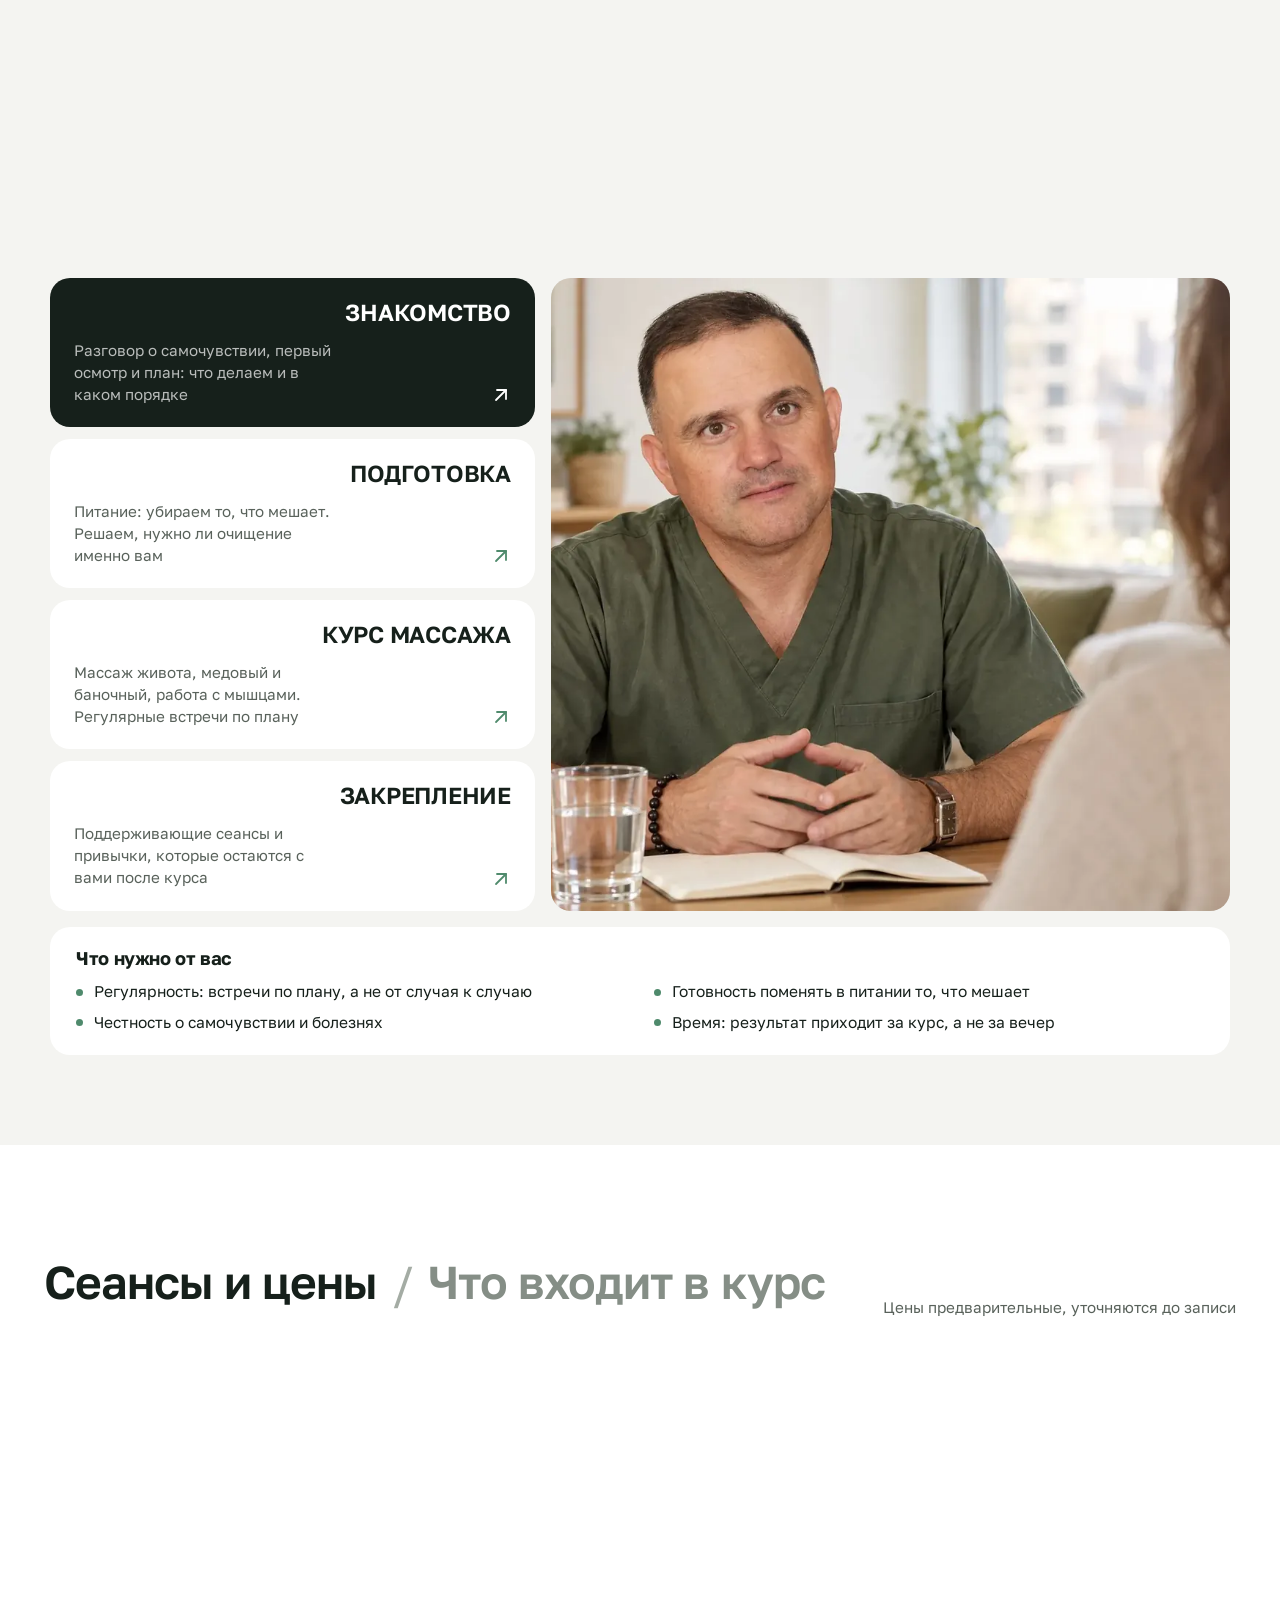
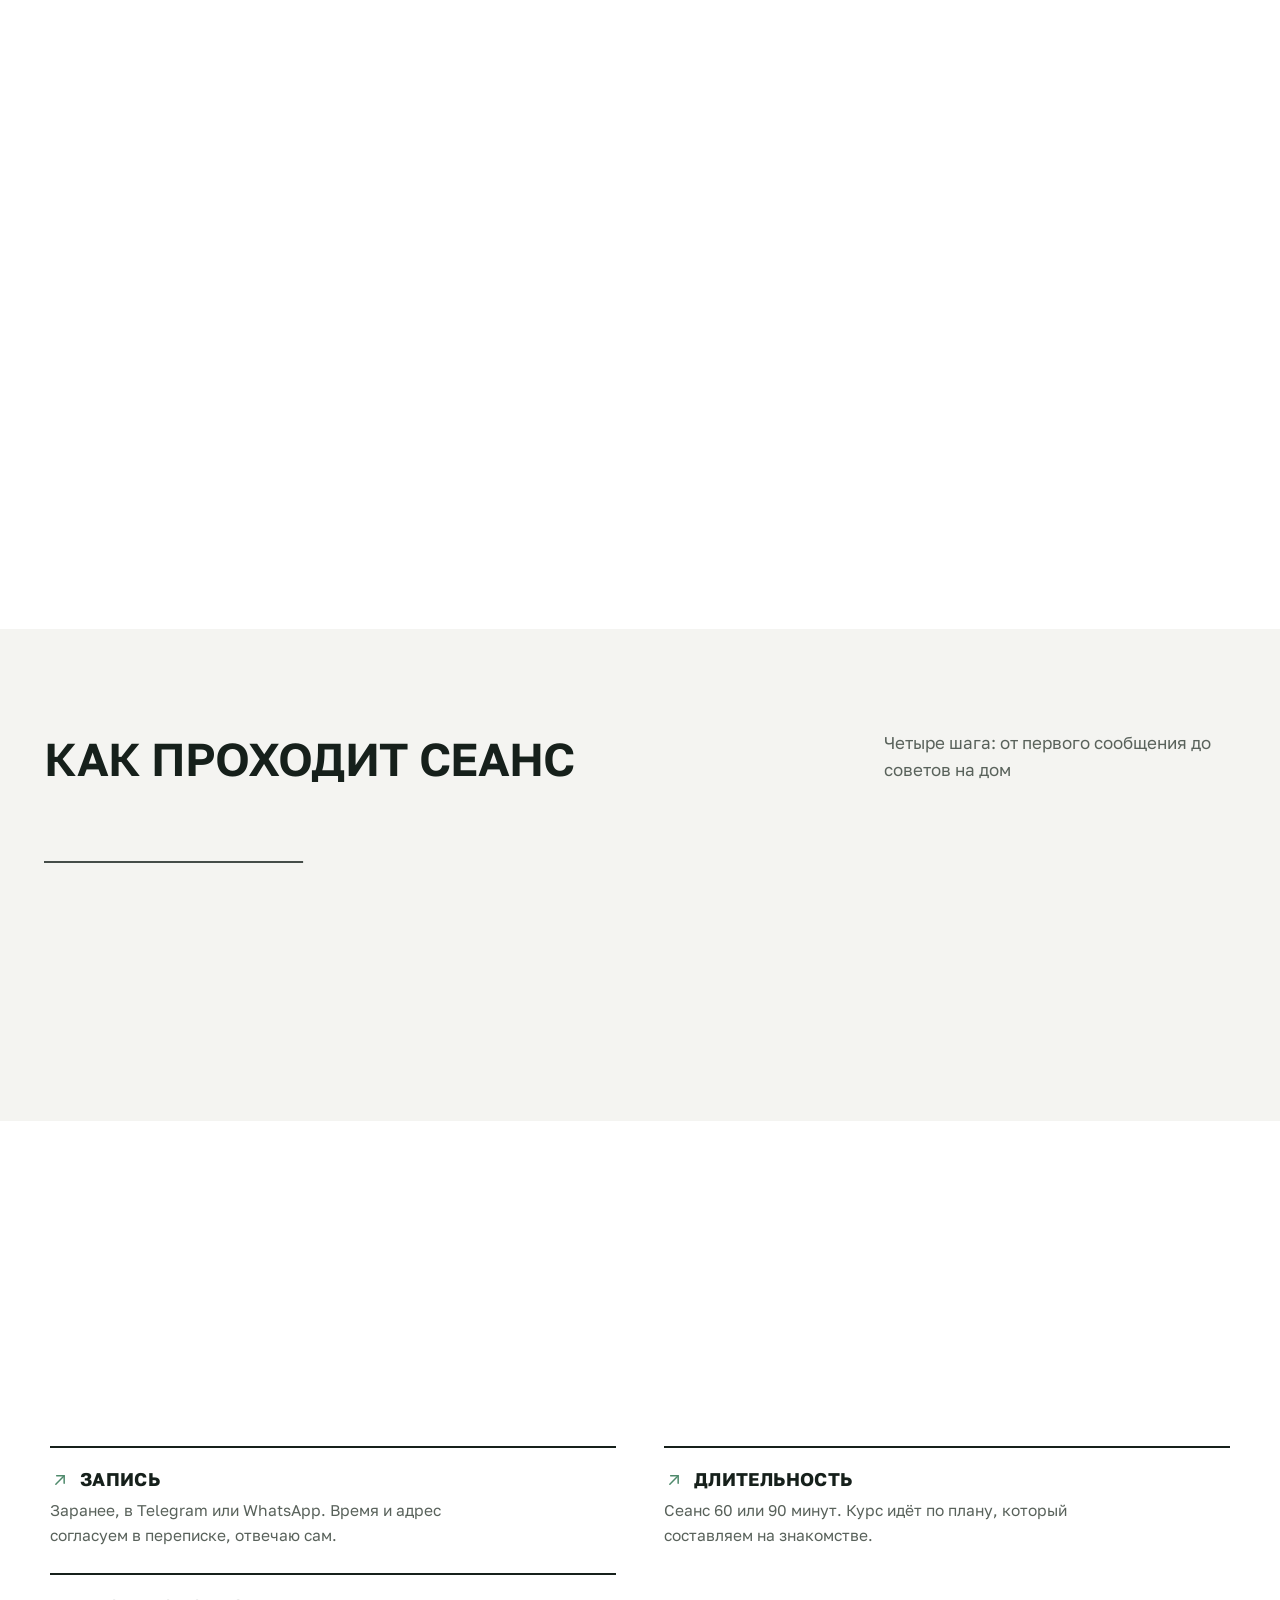
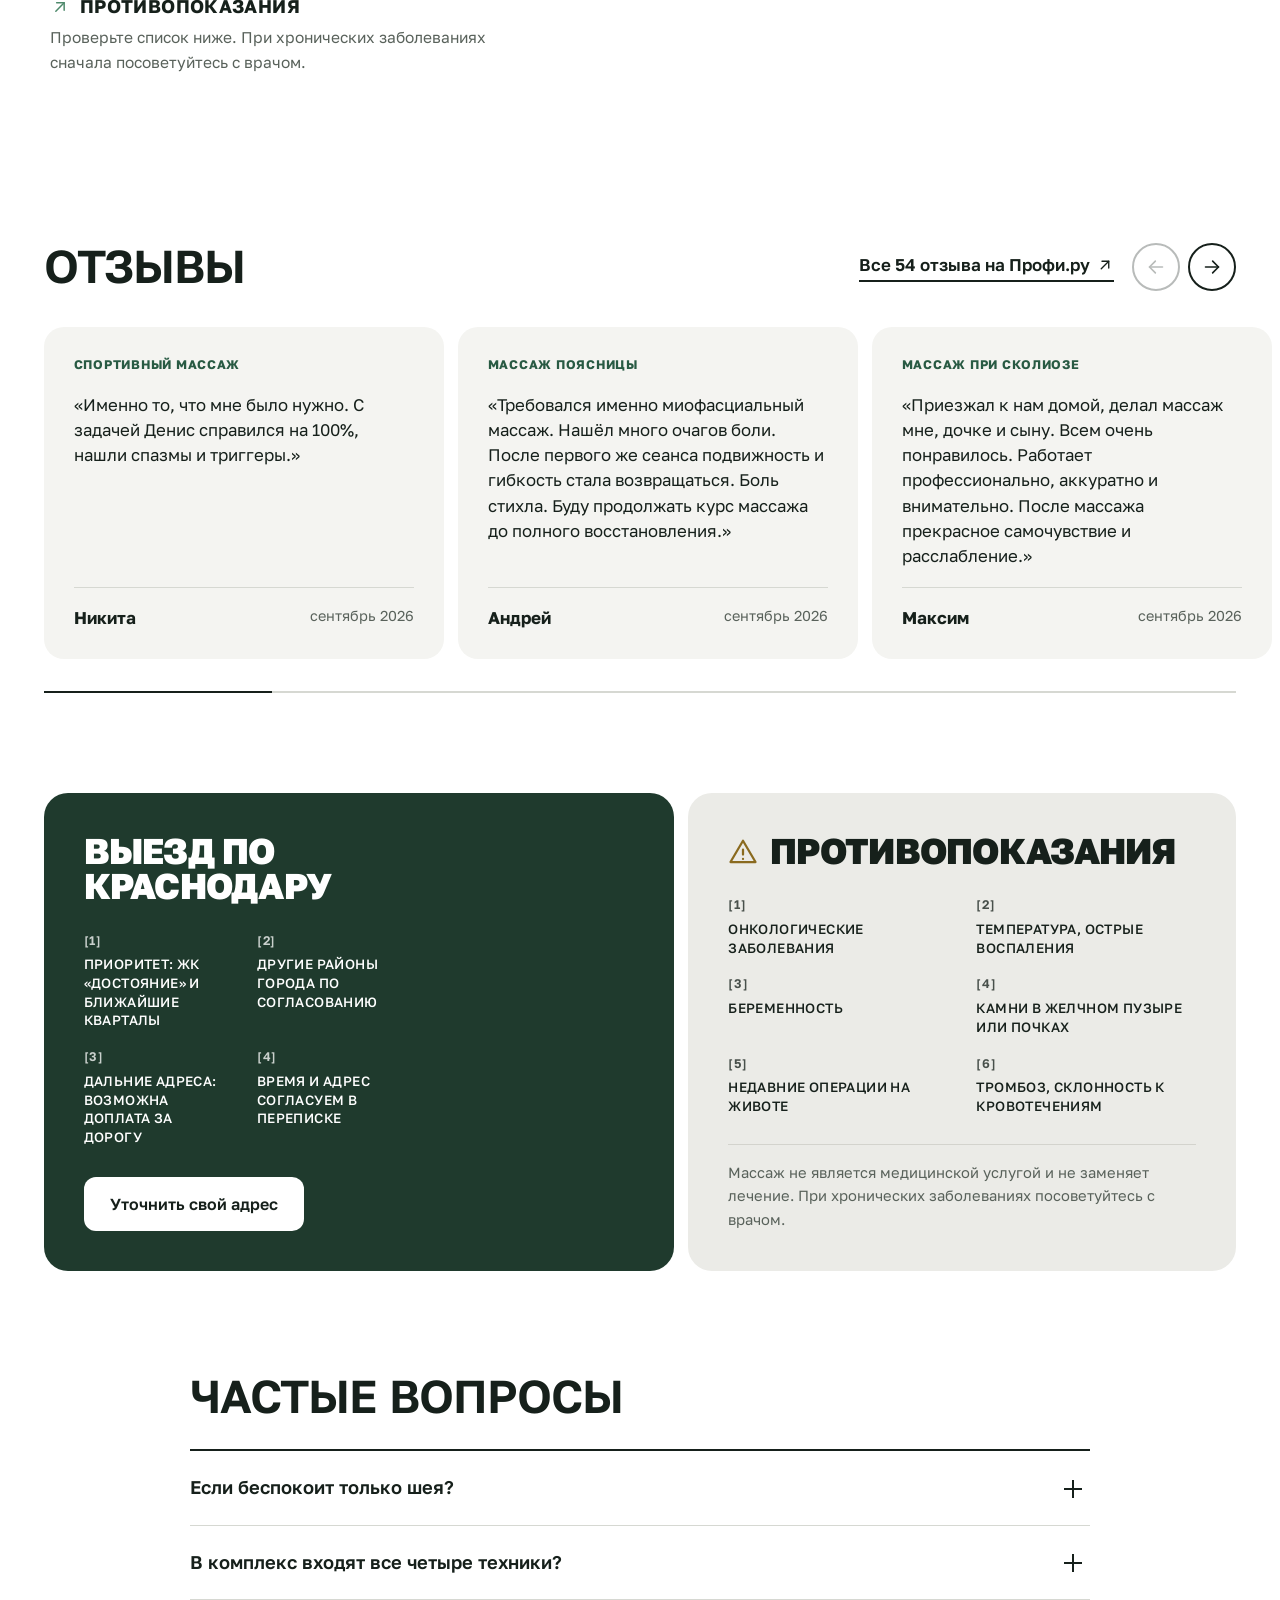
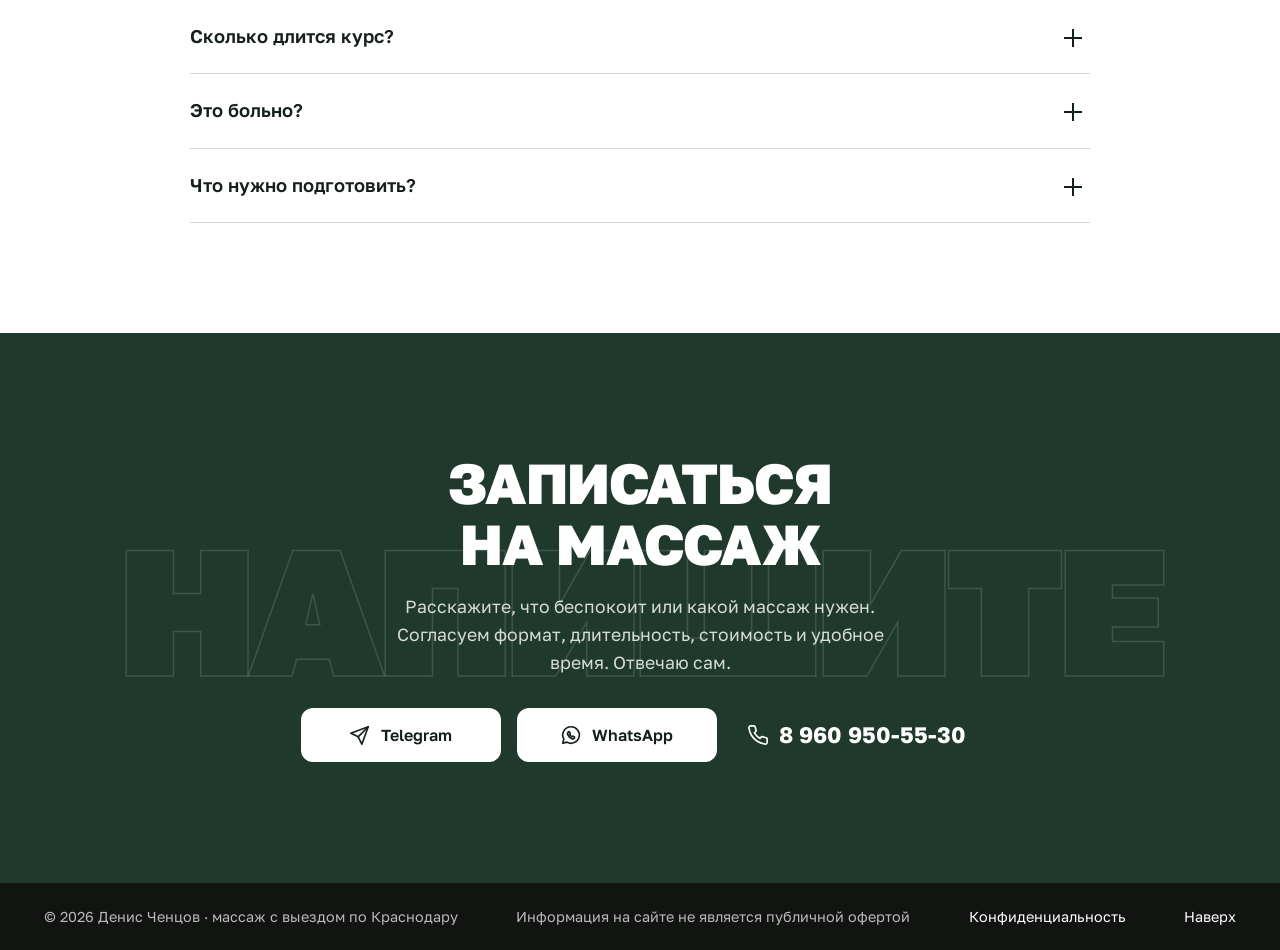
==== commit 69823106: "Speed: photos resized to display size, first-screen preload, loader waits for the figure only Co-Aut" ====
--- a/variants/v4/index.html
+++ b/variants/v4/index.html
@@ -17,11 +17,15 @@
   <meta name="twitter:card" content="summary_large_image">
   <meta http-equiv="Content-Security-Policy" content="default-src 'self'; script-src 'self' 'sha256-Du+OJKJSbdUgz5nrHeWWINvez6XKDDU/tyj/5c2uvwo='; style-src 'self'; img-src 'self' data:; font-src 'self'; connect-src 'self'; object-src 'none'; base-uri 'self'; form-action 'self'; upgrade-insecure-requests">
   <script>document.documentElement.classList.add('js')</script>
+  <link rel="preload" href="../../assets/denis-massage/denis-figure.webp" as="image" fetchpriority="high">
+  <link rel="preload" href="../../assets/denis-massage/hero-table.webp" as="image">
+  <link rel="preload" href="../../assets/fonts/golos-text-cyrillic.woff2" as="font" type="font/woff2" crossorigin>
+  <link rel="preload" href="../../assets/fonts/golos-text-latin.woff2" as="font" type="font/woff2" crossorigin>
   <link rel="icon" href="../../assets/icons/icon.svg" type="image/svg+xml">
   <link rel="icon" href="../../favicon.ico" sizes="32x32">
   <link rel="apple-touch-icon" href="../../assets/icons/icon-180.png">
   <link rel="manifest" href="../../assets/icons/site.webmanifest">
-  <link rel="stylesheet" href="style.css?v=20261014">
+  <link rel="stylesheet" href="style.css?v=20261016">
 </head>
 <body>
   <div class="loader" data-loader aria-hidden="true">
@@ -75,7 +79,7 @@
       <h1 class="hero__word" aria-label="Массаж с выездом на дом в Краснодаре">
         <span class="hero__half hero__half--l" aria-hidden="true">МАС</span><span class="hero__half hero__half--r" aria-hidden="true">САЖ</span>
       </h1>
-      <img class="hero__table" src="../../assets/denis-massage/hero-table.webp" alt="" width="1200" height="698" fetchpriority="high">
+      <img class="hero__table" src="../../assets/denis-massage/hero-table.webp" alt="" width="1000" height="582" fetchpriority="high">
       <figure class="hero__figure">
         <img src="../../assets/denis-massage/denis-figure.webp" alt="Денис Ченцов, массажист" width="566" height="1700" fetchpriority="high">
       </figure>
@@ -96,7 +100,7 @@
           <p>До четырёх техник за 90 минут: висцеральная, миофасциальная, медовая, баночная</p>
           <a href="#services">Услуги и цены<svg class="icon"><use href="#i-arrow"/></svg></a>
         </div>
-        <img src="../../assets/denis-massage/band-hands-3.webp" alt="Руки массажиста на спине клиента" loading="lazy">
+        <img src="../../assets/denis-massage/band-hands-3.webp" alt="Руки массажиста на спине клиента" fetchpriority="low">
       </article>
       <article class="band__col">
         <div class="band__text">
@@ -104,7 +108,7 @@
           <p>Висцеральный массаж: мягкая работа с органами брюшной полости</p>
           <a href="#services">Подробнее<svg class="icon"><use href="#i-arrow"/></svg></a>
         </div>
-        <img src="../../assets/denis-massage/band-visceral-4.webp" alt="Висцеральный массаж живота" loading="lazy">
+        <img src="../../assets/denis-massage/band-visceral-4.webp" alt="Висцеральный массаж живота" fetchpriority="low">
       </article>
       <article class="band__col">
         <div class="band__text">
@@ -112,7 +116,7 @@
           <p>Привожу стол, масла и полотенца. От вас — только свободное место</p>
           <a href="#how">Как проходит<svg class="icon"><use href="#i-arrow"/></svg></a>
         </div>
-        <img src="../../assets/denis-massage/band-home.webp" alt="Массажный стол в квартире" loading="lazy">
+        <img src="../../assets/denis-massage/band-home.webp" alt="Массажный стол в квартире" fetchpriority="low">
       </article>
       <article class="band__col">
         <div class="band__text">
@@ -120,7 +124,7 @@
           <p>Массаж, питание и очищение в одном плане, от первой встречи до результата</p>
           <a href="#course">О курсе<svg class="icon"><use href="#i-arrow"/></svg></a>
         </div>
-        <img src="../../assets/denis-massage/band-plan.webp" alt="План курса, чай и мёд на столе" loading="lazy">
+        <img src="../../assets/denis-massage/band-plan.webp" alt="План курса, чай и мёд на столе" fetchpriority="low">
       </article>
     </section>
 
@@ -392,6 +396,6 @@
     <a href="https://wa.me/79609505530?text=%D0%97%D0%B4%D1%80%D0%B0%D0%B2%D1%81%D1%82%D0%B2%D1%83%D0%B9%D1%82%D0%B5%2C%20%D1%85%D0%BE%D1%87%D1%83%20%D0%B7%D0%B0%D0%BF%D0%B8%D1%81%D0%B0%D1%82%D1%8C%D1%81%D1%8F%20%D0%BD%D0%B0%20%D0%BC%D0%B0%D1%81%D1%81%D0%B0%D0%B6" target="_blank" rel="noopener"><svg class="icon"><use href="#i-whatsapp"/></svg>WhatsApp</a>
   </div>
 
-  <script src="script.js?v=20261014"></script>
+  <script src="script.js?v=20261016"></script>
 </body>
 </html>
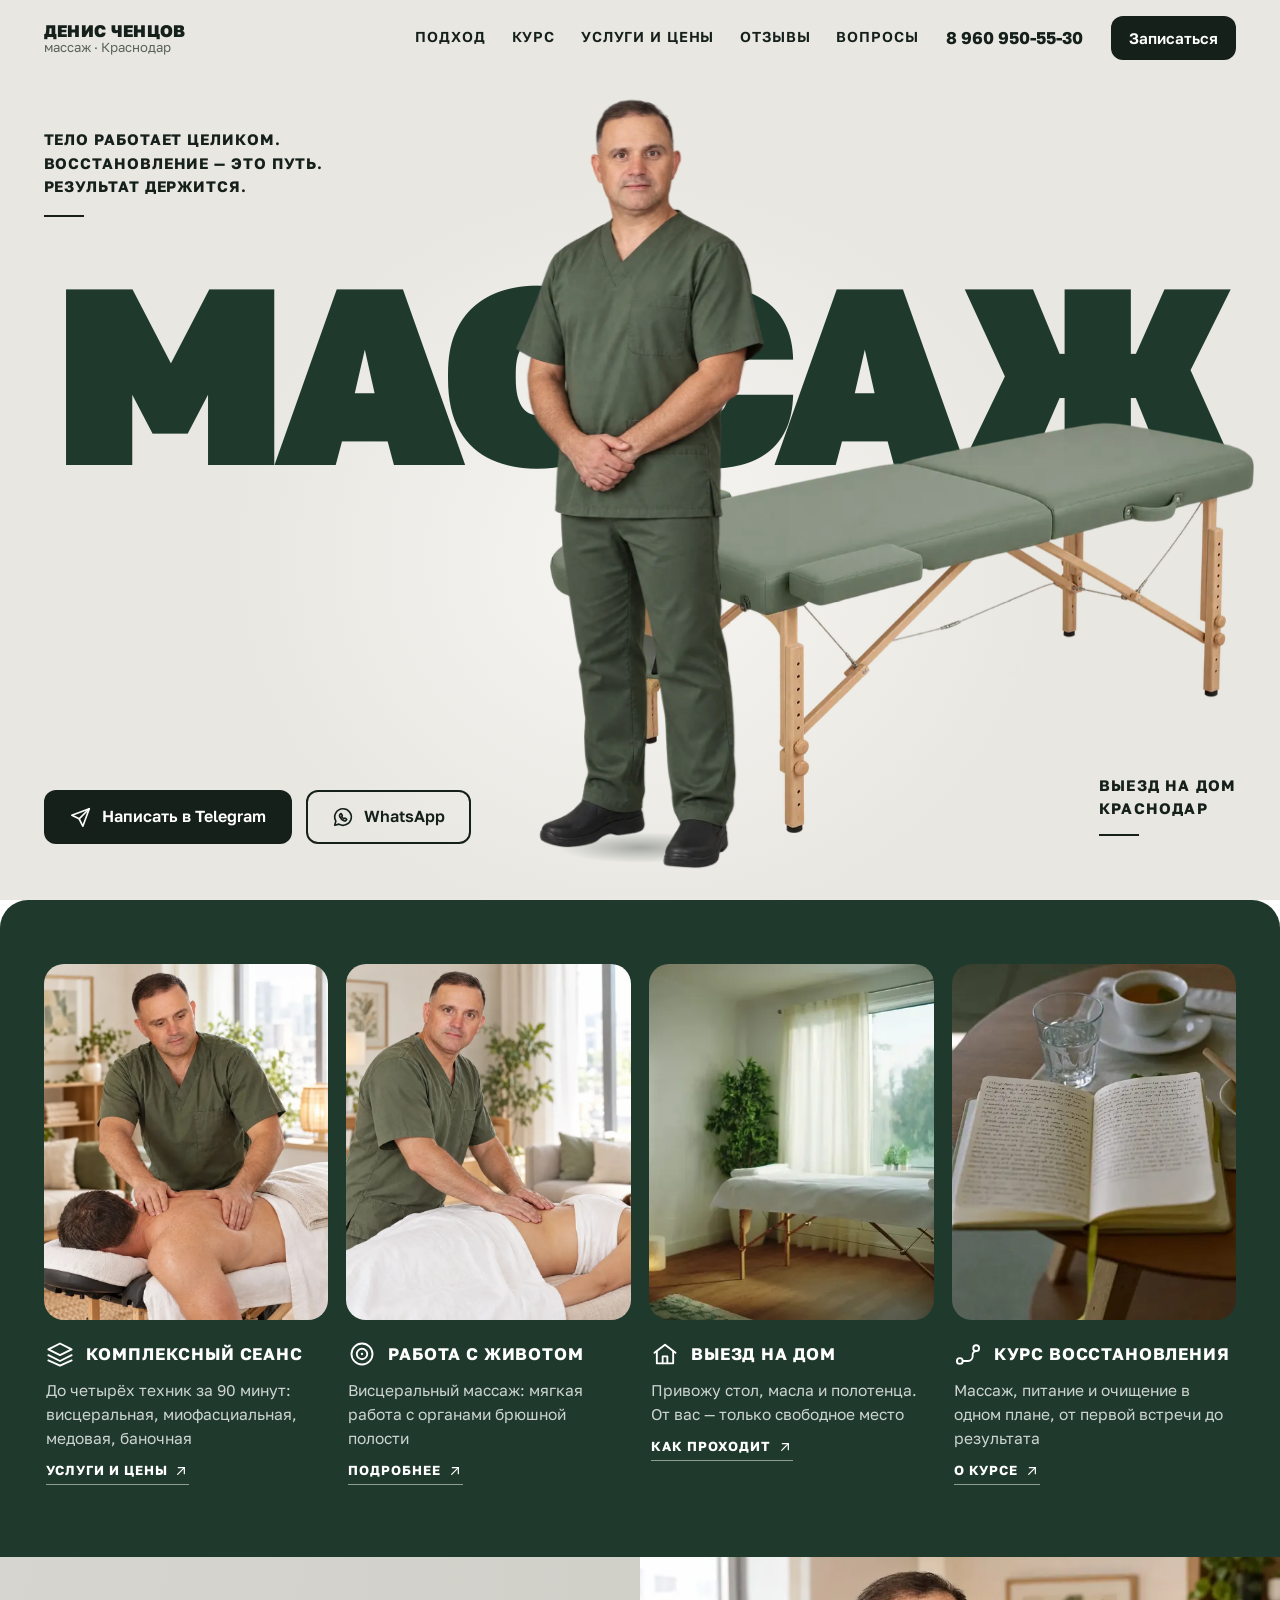
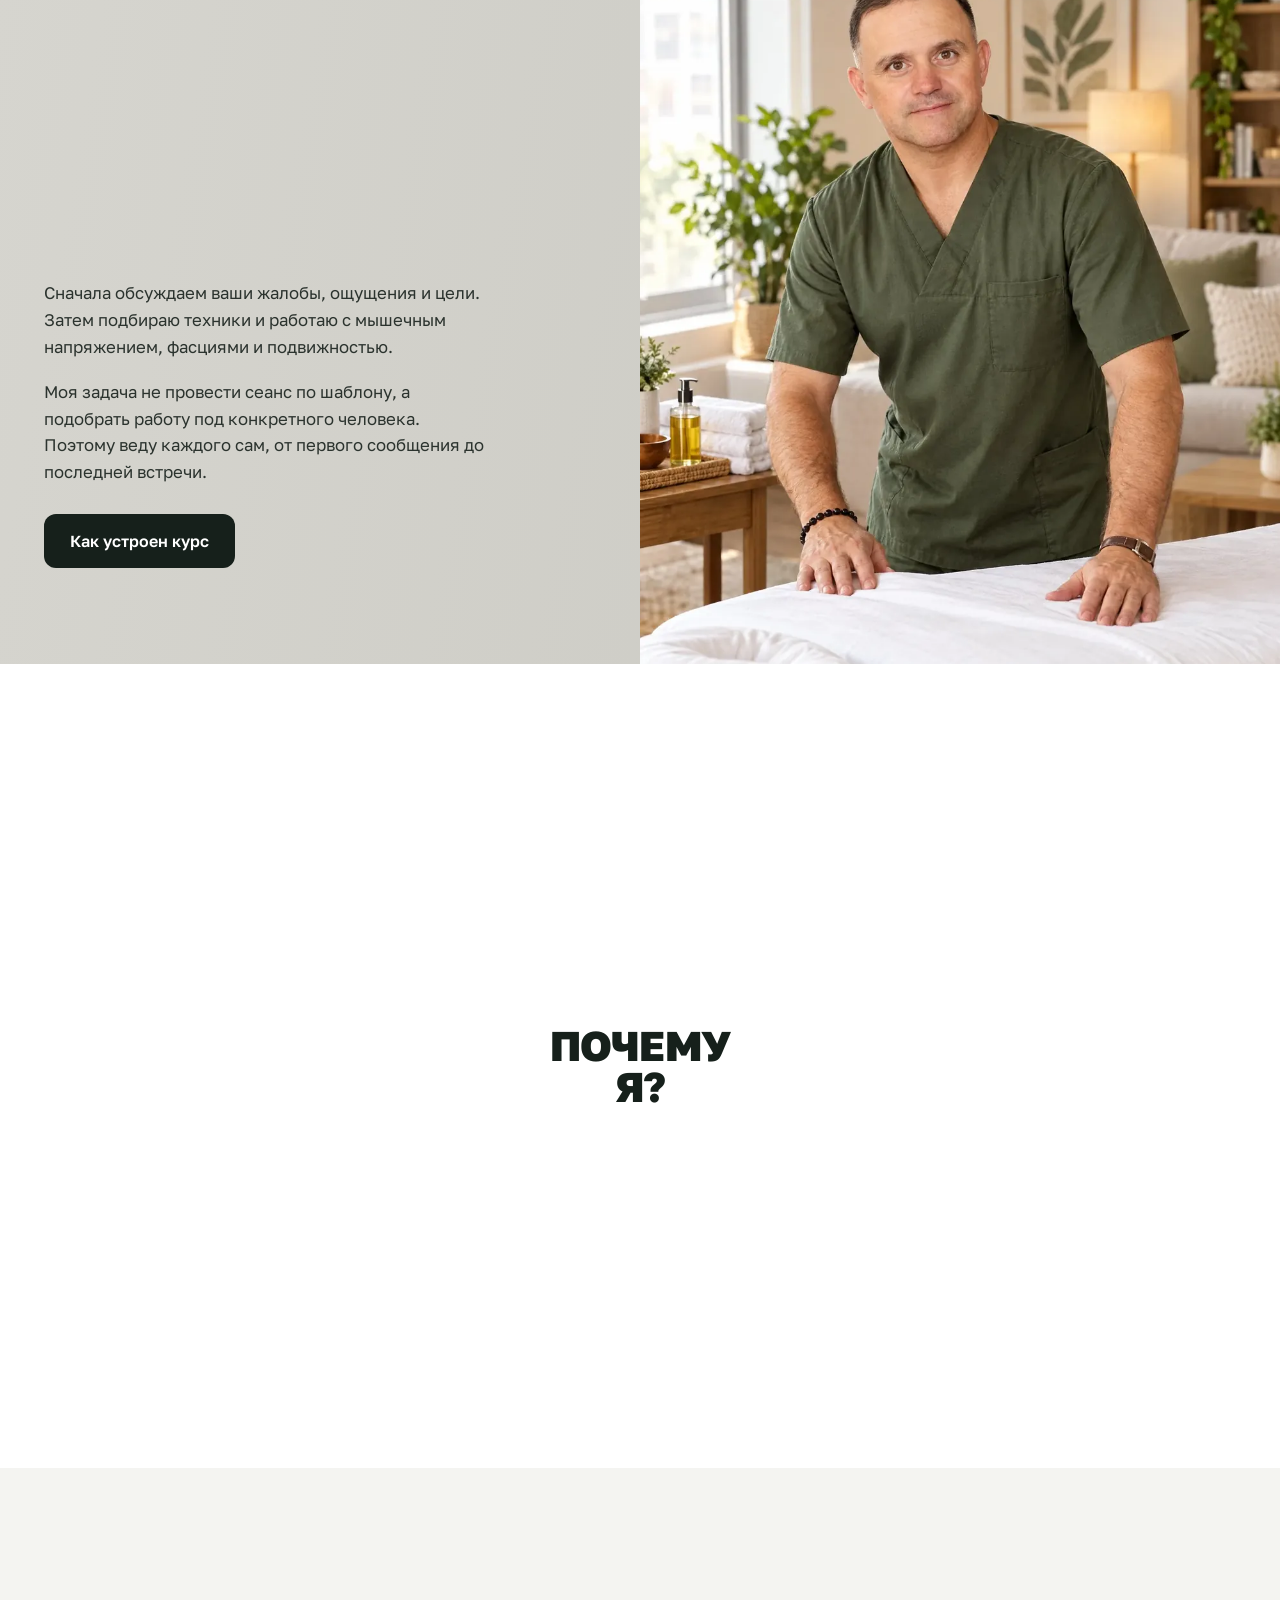
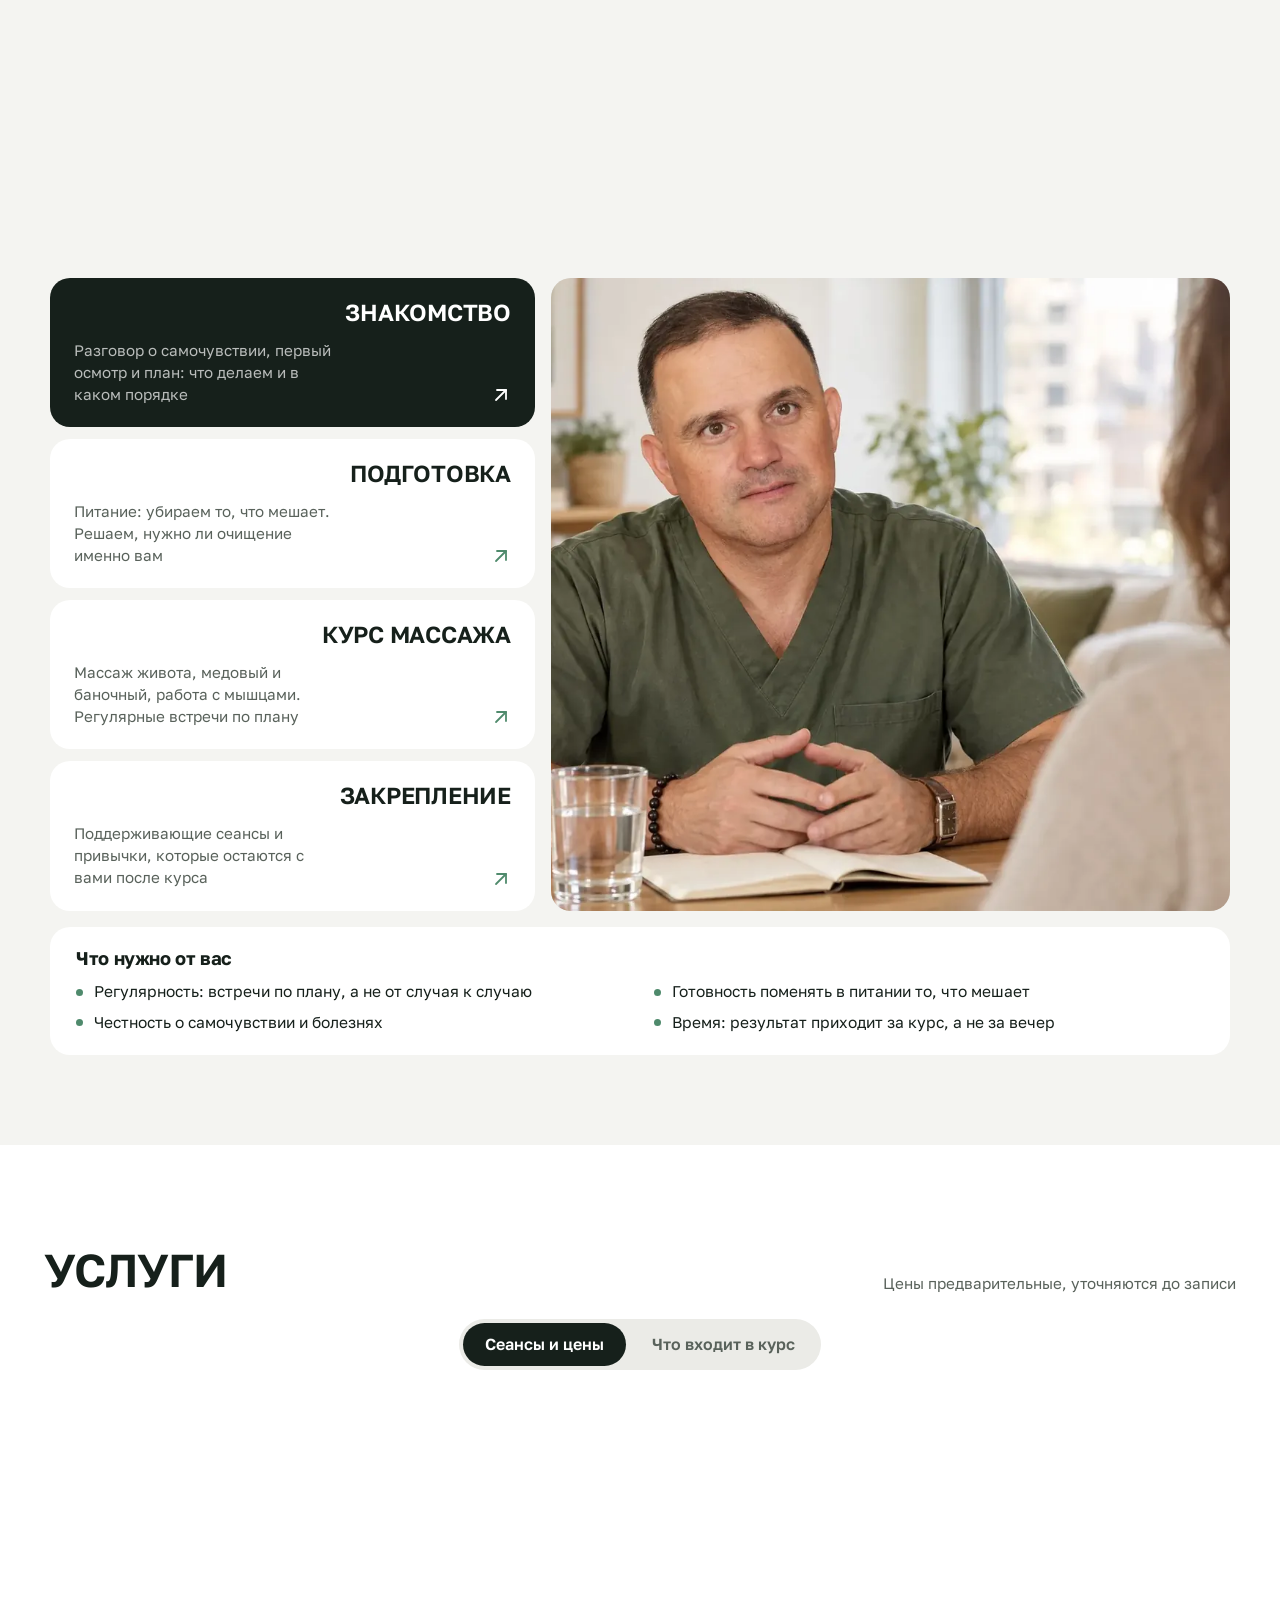
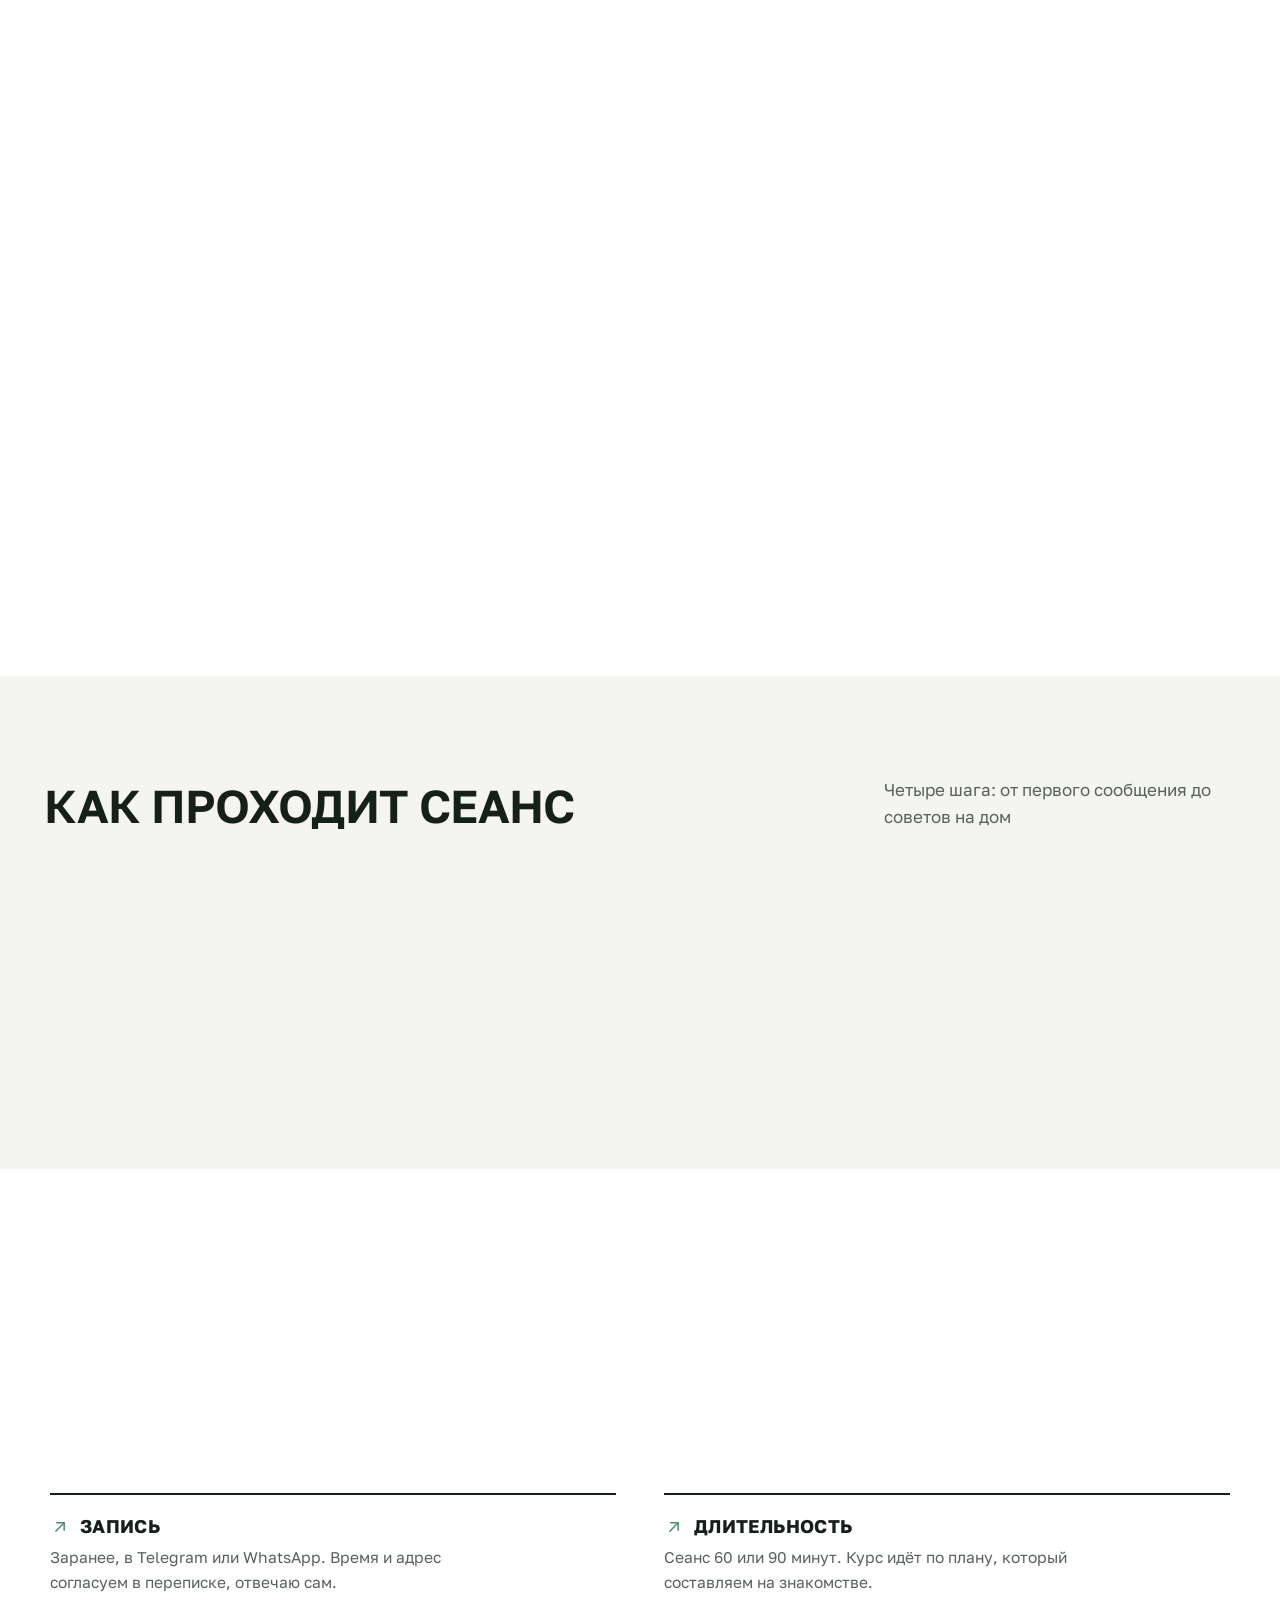
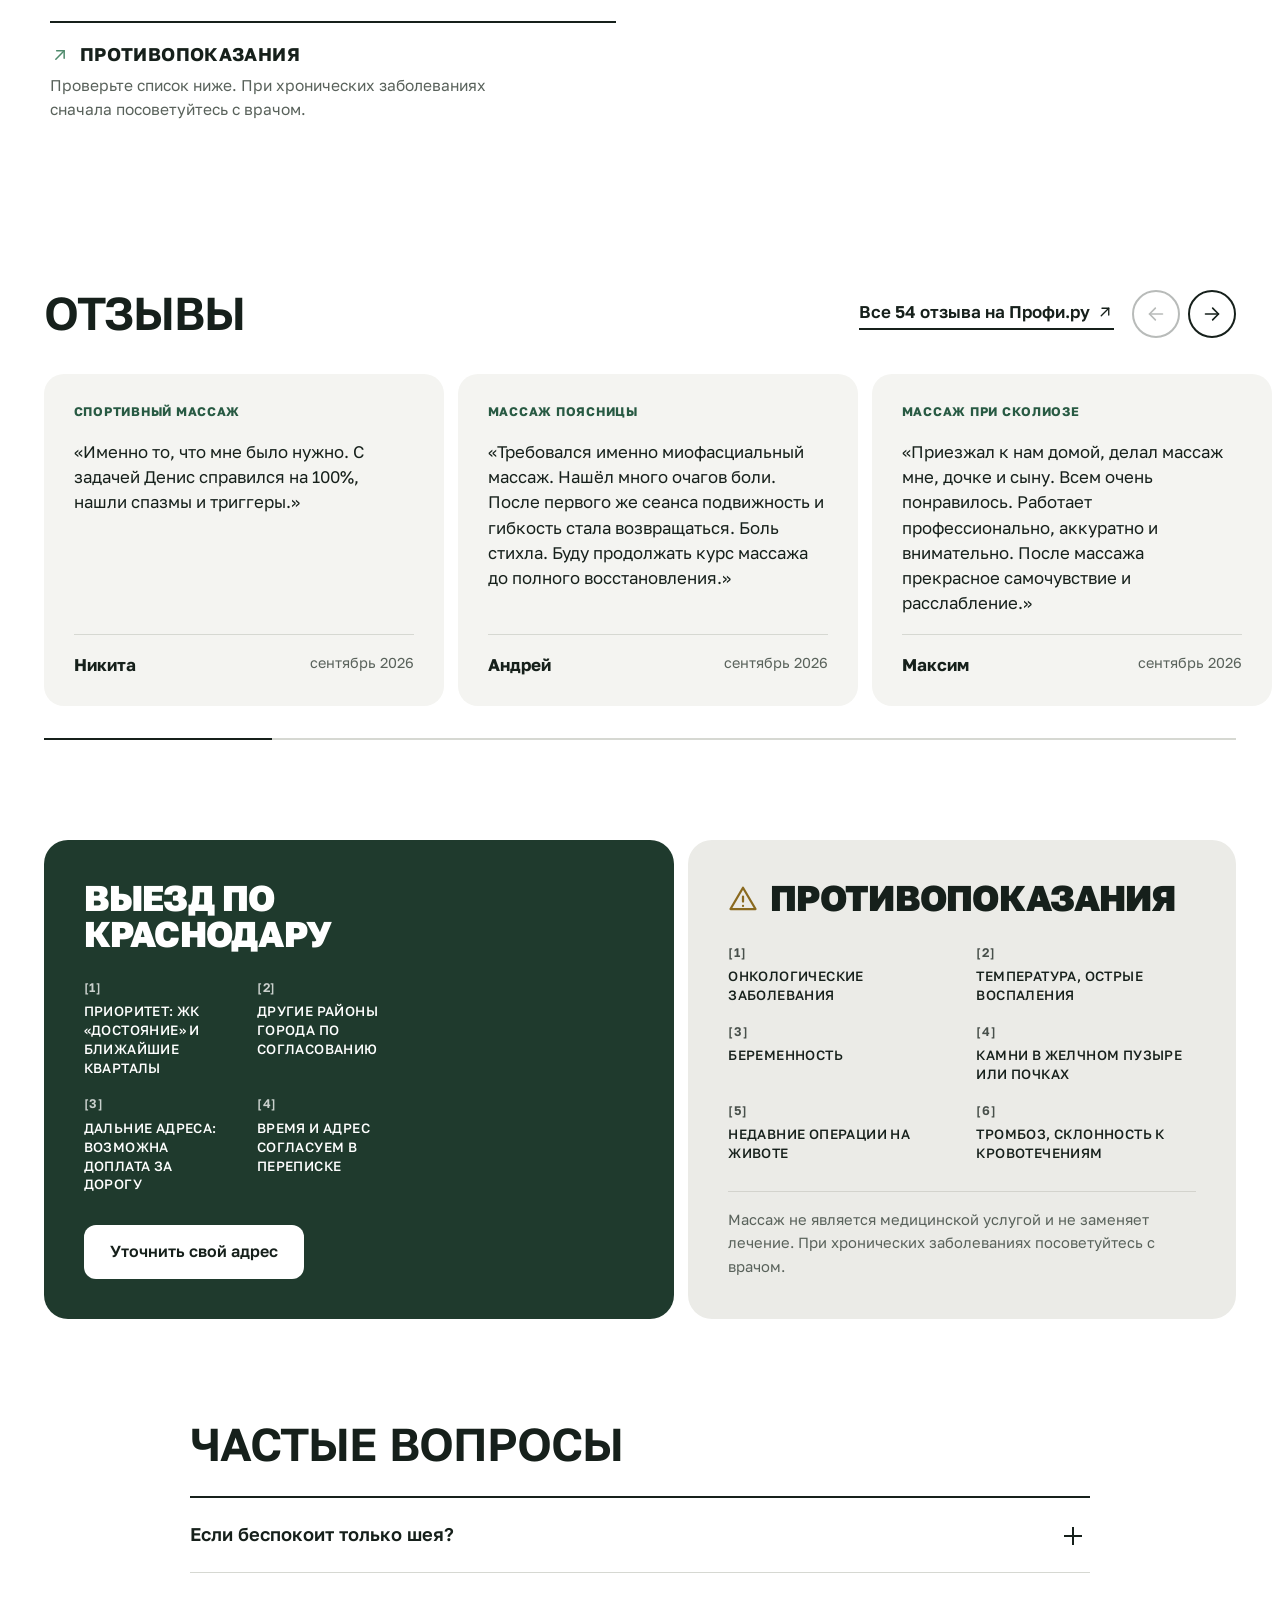
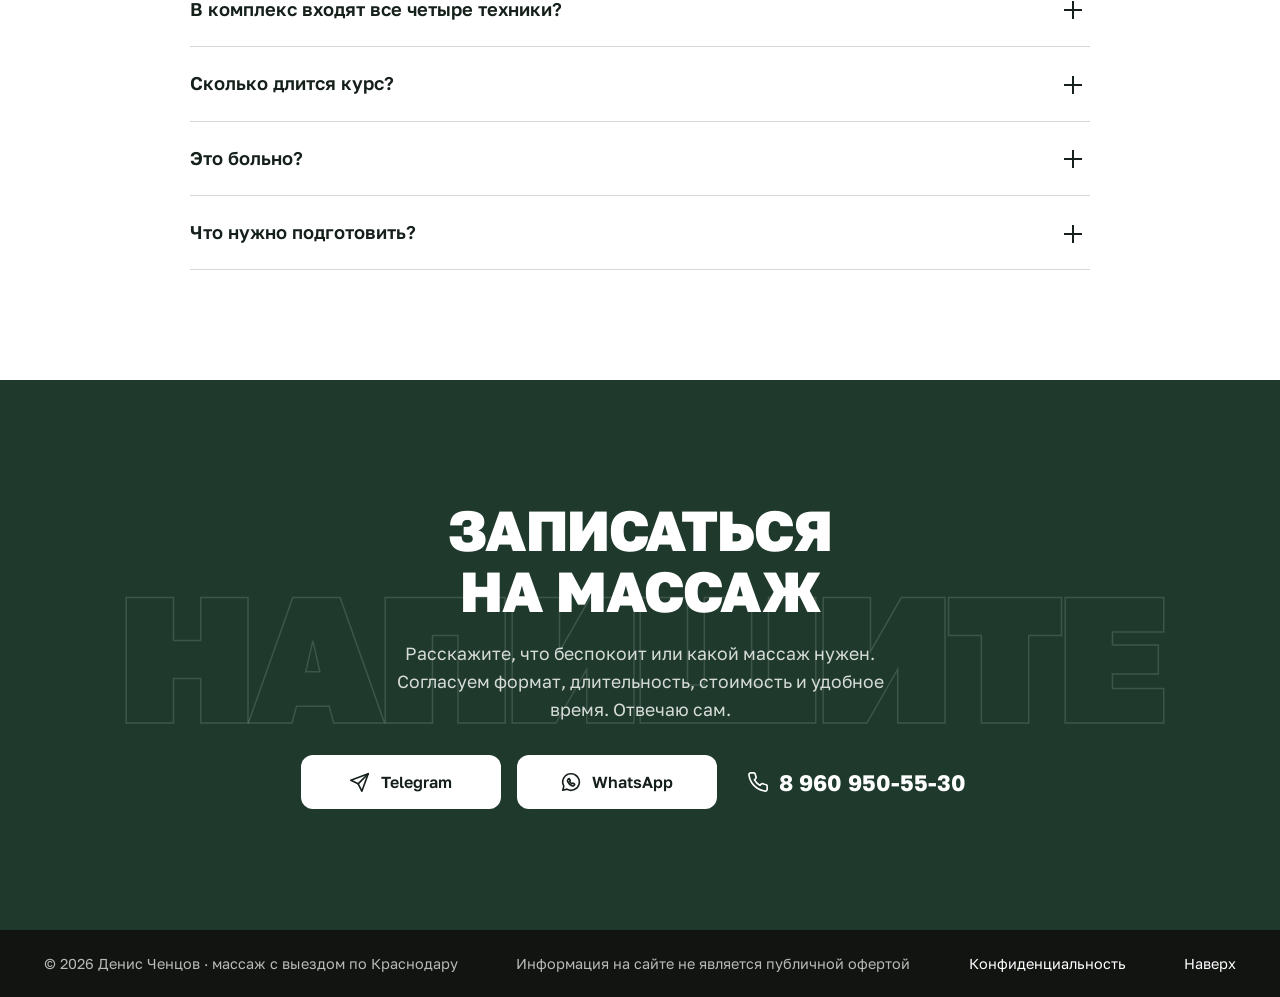
==== commit bf130c25: "Mobile: no horizontal scroll, poster hero in two lines, course stages as a swipe carousel, pill swit" ====
--- a/variants/v4/index.html
+++ b/variants/v4/index.html
@@ -15,7 +15,7 @@
   <meta property="og:image:height" content="630">
   <meta property="og:locale" content="ru_RU">
   <meta name="twitter:card" content="summary_large_image">
-  <meta http-equiv="Content-Security-Policy" content="default-src 'self'; script-src 'self' 'sha256-Du+OJKJSbdUgz5nrHeWWINvez6XKDDU/tyj/5c2uvwo='; style-src 'self'; img-src 'self' data:; font-src 'self'; connect-src 'self'; object-src 'none'; base-uri 'self'; form-action 'self'; upgrade-insecure-requests">
+  <meta http-equiv="Content-Security-Policy" content="default-src 'self'; script-src 'self' 'sha256-Du+OJKJSbdUgz5nrHeWWINvez6XKDDU/tyj/5c2uvwo='; style-src 'self'; img-src 'self' data:; font-src 'self'; connect-src 'self'; object-src 'none'; base-uri 'self'; form-action 'self'">
   <script>document.documentElement.classList.add('js')</script>
   <link rel="preload" href="../../assets/denis-massage/denis-figure.webp" as="image" fetchpriority="high">
   <link rel="preload" href="../../assets/denis-massage/hero-table.webp" as="image">
@@ -25,7 +25,7 @@
   <link rel="icon" href="../../favicon.ico" sizes="32x32">
   <link rel="apple-touch-icon" href="../../assets/icons/icon-180.png">
   <link rel="manifest" href="../../assets/icons/site.webmanifest">
-  <link rel="stylesheet" href="style.css?v=20261016">
+  <link rel="stylesheet" href="style.css?v=20261017">
 </head>
 <body>
   <div class="loader" data-loader aria-hidden="true">
@@ -74,7 +74,8 @@
   <main id="main">
 
     <!-- 1. Первый экран: большое слово, стол и фигура перед ним. Закреплён, страница наезжает сверху -->
-    <section class="hero" id="top" data-hero>
+    <span id="top"></span>
+    <section class="hero" data-hero>
       <p class="hero__motto">Тело работает целиком.<br>Восстановление — это путь.<br>Результат держится.</p>
       <h1 class="hero__word" aria-label="Массаж с выездом на дом в Краснодаре">
         <span class="hero__half hero__half--l" aria-hidden="true">МАС</span><span class="hero__half hero__half--r" aria-hidden="true">САЖ</span>
@@ -176,6 +177,8 @@
         <ol class="stages">
           <li class="stage is-active" data-stage="0">
             <button type="button" class="stage__btn" aria-pressed="true">
+              <img class="stage__img" src="../../assets/denis-massage/course-meet.webp" alt="" loading="lazy">
+              <span class="stage__num">Этап 1 из 4</span>
               <h3>Знакомство</h3>
               <p>Разговор о самочувствии, первый осмотр и план: что делаем и в каком порядке</p>
               <svg class="icon stage__arrow"><use href="#i-arrow"/></svg>
@@ -183,6 +186,8 @@
           </li>
           <li class="stage" data-stage="1">
             <button type="button" class="stage__btn" aria-pressed="false">
+              <img class="stage__img" src="../../assets/denis-massage/course-food.webp" alt="" loading="lazy">
+              <span class="stage__num">Этап 2 из 4</span>
               <h3>Подготовка</h3>
               <p>Питание: убираем то, что мешает. Решаем, нужно ли очищение именно вам</p>
               <svg class="icon stage__arrow"><use href="#i-arrow"/></svg>
@@ -190,6 +195,8 @@
           </li>
           <li class="stage" data-stage="2">
             <button type="button" class="stage__btn" aria-pressed="false">
+              <img class="stage__img" src="../../assets/denis-massage/course-massage-2.webp" alt="" loading="lazy">
+              <span class="stage__num">Этап 3 из 4</span>
               <h3>Курс массажа</h3>
               <p>Массаж живота, медовый и баночный, работа с мышцами. Регулярные встречи по плану</p>
               <svg class="icon stage__arrow"><use href="#i-arrow"/></svg>
@@ -197,6 +204,8 @@
           </li>
           <li class="stage" data-stage="3">
             <button type="button" class="stage__btn" aria-pressed="false">
+              <img class="stage__img" src="../../assets/denis-massage/course-result.webp" alt="" loading="lazy">
+              <span class="stage__num">Этап 4 из 4</span>
               <h3>Закрепление</h3>
               <p>Поддерживающие сеансы и привычки, которые остаются с вами после курса</p>
               <svg class="icon stage__arrow"><use href="#i-arrow"/></svg>
@@ -222,12 +231,12 @@
     <!-- 6. Услуги: вкладки, фото-сетка или состав курса -->
     <section class="services" id="services" data-tabs>
       <div class="services__head">
-        <div class="tabs" role="tablist" aria-label="Услуги">
-          <button type="button" role="tab" aria-selected="true" aria-controls="tab-sessions" id="t-sessions" class="tab is-active">Сеансы и цены</button>
-          <span class="tabs__slash" aria-hidden="true">/</span>
-          <button type="button" role="tab" aria-selected="false" aria-controls="tab-course" id="t-course" class="tab" tabindex="-1">Что входит в курс</button>
-        </div>
+        <h2>Услуги</h2>
         <p class="services__note">Цены предварительные, уточняются до записи</p>
+      </div>
+      <div class="tabs" role="tablist" aria-label="Что показать">
+        <button type="button" role="tab" aria-selected="true" aria-controls="tab-sessions" id="t-sessions" class="tab is-active">Сеансы и цены</button>
+        <button type="button" role="tab" aria-selected="false" aria-controls="tab-course" id="t-course" class="tab" tabindex="-1">Что входит в курс</button>
       </div>
 
       <div class="bento" id="tab-sessions" role="tabpanel" aria-labelledby="t-sessions">
@@ -396,6 +405,6 @@
     <a href="https://wa.me/79609505530?text=%D0%97%D0%B4%D1%80%D0%B0%D0%B2%D1%81%D1%82%D0%B2%D1%83%D0%B9%D1%82%D0%B5%2C%20%D1%85%D0%BE%D1%87%D1%83%20%D0%B7%D0%B0%D0%BF%D0%B8%D1%81%D0%B0%D1%82%D1%8C%D1%81%D1%8F%20%D0%BD%D0%B0%20%D0%BC%D0%B0%D1%81%D1%81%D0%B0%D0%B6" target="_blank" rel="noopener"><svg class="icon"><use href="#i-whatsapp"/></svg>WhatsApp</a>
   </div>
 
-  <script src="script.js?v=20261016"></script>
+  <script src="script.js?v=20261017"></script>
 </body>
 </html>
--- a/variants/v4/style.css
+++ b/variants/v4/style.css
@@ -60,8 +60,8 @@
 }
 
 * { box-sizing: border-box; }
-html { scroll-behavior: smooth; scroll-padding-top: 80px; scrollbar-color: #b9bdb5 var(--bg); }
-body { margin: 0; background: var(--bg); color: var(--ink); font: 400 17px/1.6 var(--font); -webkit-font-smoothing: antialiased; overflow-x: hidden; }
+html { overflow-x: clip; scroll-behavior: smooth; scroll-padding-top: 80px; scrollbar-color: #b9bdb5 var(--bg); }
+body { margin: 0; background: var(--bg); color: var(--ink); font: 400 17px/1.6 var(--font); -webkit-font-smoothing: antialiased; overflow-x: clip; }
 img { display: block; max-width: 100%; }
 a { color: inherit; }
 p, h1, h2, h3, ul, ol, figure, blockquote { margin: 0; }
@@ -208,7 +208,7 @@
 .js .why:not(.is-visible) .why__card--4 { transform: translate(-80px, -70px); opacity: 0; }
 
 /* ---------- 5. Курс ---------- */
-.course { padding: 110px var(--gutter) 90px; background: var(--bg-2); }
+.course { padding: 110px var(--gutter) 90px; background: var(--bg-2); overflow-x: clip; }
 .ladder { display: grid; gap: 2px; max-width: 1180px; margin: 0 auto 64px; font-size: clamp(1.9rem, 4.4vw, 4.1rem); font-weight: 600; text-transform: uppercase; letter-spacing: -.02em; line-height: 1.02; }
 .ladder__line { display: block; transition: transform 1s var(--ease), opacity 1s var(--ease); }
 .ladder__line--r { text-align: right; }
@@ -227,6 +227,7 @@
 .stage__btn:hover { transform: translateX(4px); }
 .stage__btn h3 { text-align: right; font-size: 1.45rem; font-weight: 600; text-transform: uppercase; letter-spacing: -.01em; }
 .stage__btn p { max-width: 34ch; font-size: .95rem; line-height: 1.45; color: var(--muted); padding-right: 40px; }
+.stage__img, .stage__num { display: none; }
 .stage__arrow { position: absolute; right: 22px; bottom: 20px; width: 24px; height: 24px; color: var(--green-500); }
 .stage.is-active .stage__btn { background: var(--ink); color: #fff; }
 .stage.is-active .stage__btn p { color: rgba(255, 255, 255, .7); }
@@ -247,12 +248,12 @@
 
 /* ---------- 6. Услуги: вкладки меняют сетку на состав курса ---------- */
 .services { padding: 100px var(--gutter); background: var(--bg); }
-.services__head { display: flex; justify-content: space-between; align-items: flex-end; gap: 20px; flex-wrap: wrap; max-width: 1280px; margin: 0 auto 32px; }
-.tabs { display: flex; align-items: baseline; gap: 14px; flex-wrap: wrap; }
-.tab { border: 0; background: none; padding: 0; cursor: pointer; font: 600 clamp(1.8rem, 3.6vw, 3.2rem)/1.1 var(--font); letter-spacing: -.02em; color: #858e86; transition: color .25s; }
-.tab:hover { color: var(--muted); }
-.tab.is-active { color: var(--ink); }
-.tabs__slash { font-size: clamp(1.8rem, 3.6vw, 3.2rem); color: #a4aca4; }
+.services__head { display: flex; justify-content: space-between; align-items: flex-end; gap: 20px; flex-wrap: wrap; max-width: 1280px; margin: 0 auto 24px; }
+.services__head h2 { font-size: clamp(2rem, 3.6vw, 3.2rem); font-weight: 600; text-transform: uppercase; letter-spacing: -.02em; }
+.tabs { display: flex; gap: 4px; padding: 4px; border-radius: 999px; background: var(--card); width: max-content; max-width: 100%; margin: 0 auto 28px; }
+.tab { border: 0; background: none; padding: 12px 22px; border-radius: 999px; cursor: pointer; font: 600 1rem/1.2 var(--font); color: var(--muted); transition: background .25s, color .25s; white-space: nowrap; }
+.tab:hover { color: var(--ink); }
+.tab.is-active { background: var(--ink); color: #fff; }
 .services__note { color: var(--muted); font-size: .95rem; }
 
 .bento { display: grid; grid-template-columns: repeat(4, minmax(0, 1fr)); grid-auto-rows: 250px; gap: 14px; max-width: 1280px; margin: 0 auto; }
@@ -296,7 +297,7 @@
 .parts p { color: var(--muted); font-size: .97rem; }
 
 /* ---------- 7. Как проходит: четыре шага на одной линии ---------- */
-.how { padding: 100px var(--gutter); background: var(--bg-2); }
+.how { padding: 100px var(--gutter); background: var(--bg-2); overflow-x: clip; }
 .how__head { display: flex; justify-content: space-between; align-items: flex-end; gap: 20px; flex-wrap: wrap; max-width: 1280px; margin: 0 auto 48px; }
 .how h2, .reviews h2, .faq h2 { font-size: clamp(2rem, 3.6vw, 3.2rem); font-weight: 600; text-transform: uppercase; letter-spacing: -.02em; }
 .how__head p { color: var(--muted); max-width: 32ch; }
@@ -314,7 +315,7 @@
 .how__list p { color: var(--muted); font-size: .97rem; max-width: 30ch; }
 
 /* ---------- 7b. Условия работы: лесенка и список, незаполненное помечено ---------- */
-.terms { padding: 100px var(--gutter) 40px; background: var(--bg); }
+.terms { padding: 100px var(--gutter) 40px; background: var(--bg); overflow-x: clip; }
 .ladder--terms { margin-bottom: 48px; }
 .terms__list { display: grid; grid-template-columns: 1fr 1fr; gap: 0 48px; max-width: 1180px; margin: 0 auto; }
 .terms__list li { padding: 22px 0 26px; border-top: 2px solid var(--ink); display: grid; gap: 8px; align-content: start; }
@@ -360,7 +361,7 @@
 .panel h2 { grid-column: 1; font-size: clamp(1.8rem, 2.8vw, 2.6rem); font-weight: 800; text-transform: uppercase; letter-spacing: -.02em; line-height: .98; display: flex; align-items: flex-start; gap: 12px; }
 .panel h2 .icon { width: 30px; height: 30px; margin-top: .1em; color: #8a6a1f; }
 .panel__photo { grid-column: 2; grid-row: 1 / span 2; width: 200px; aspect-ratio: 3 / 4; border-radius: 14px; overflow: hidden; }
-.panel__photo img { width: 100%; height: 100%; object-fit: cover; object-position: 50% 60%; }
+.panel__photo img { width: 100%; height: 100%; object-fit: cover; object-position: 50% 18%; }
 .panel__items { grid-column: 1 / -1; display: grid; grid-template-columns: 1fr 1fr; gap: 18px 28px; align-content: start; }
 .panel--green .panel__items { grid-column: 1; }
 .panel__items li { font-size: .84rem; line-height: 1.4; text-transform: uppercase; letter-spacing: .03em; font-weight: 500; }
@@ -424,7 +425,19 @@
   .why__card { max-width: none; grid-area: auto !important; align-self: auto !important; justify-self: auto !important; }
   .js .why:not(.is-visible) .why__card { transform: translateY(30px) !important; }
   .course__grid { display: block; }
-  .course__media { position: sticky; top: 76px; z-index: 2; min-height: 0; height: min(38svh, 360px); margin-bottom: 14px; }
+  .course__media { display: none; }
+  .stages { display: flex; gap: 12px; overflow-x: auto; scroll-snap-type: x mandatory; scroll-padding-inline: var(--gutter); margin: 0 calc(-1 * var(--gutter)); padding: 0 var(--gutter) 8px; scrollbar-width: none; }
+  .stages::-webkit-scrollbar { display: none; }
+  .stage { flex: 0 0 min(340px, 80vw); scroll-snap-align: start; }
+  .stage__btn { display: grid; gap: 10px; min-height: 0; padding: 0 0 22px; overflow: hidden; cursor: default; }
+  .stage__btn:hover { transform: none; }
+  .stage__img { display: block; width: 100%; aspect-ratio: 4 / 3; object-fit: cover; }
+  .stage__num { display: block; padding: 14px 20px 0; font-size: .78rem; font-weight: 700; text-transform: uppercase; letter-spacing: .06em; color: var(--green-700); }
+  .stage__btn h3 { text-align: left; padding: 0 20px; font-size: 1.3rem; }
+  .stage__btn p { padding: 0 20px; }
+  .stage__arrow { display: none; }
+  .stage.is-active .stage__btn { background: #fff; color: var(--ink); }
+  .stage.is-active .stage__btn p { color: var(--muted); }
   .course__foot { grid-template-columns: 1fr; }
   .bento { grid-template-columns: repeat(2, minmax(0, 1fr)); grid-auto-rows: 230px; }
   .tile--wide { grid-column: span 2; }
@@ -455,9 +468,11 @@
   .hero__place span { display: inline; }
   .hero__place span + span::before { content: " · "; }
   .hero__place::after { display: none; }
-  .hero__word { top: 196px; font-size: 19.4vw; }
+  .hero__word { top: 172px; left: 16px; right: 16px; flex-direction: column; align-items: stretch; font-size: 29vw; line-height: .82; }
+  .hero__half--l { text-align: left; }
+  .hero__half--r { text-align: right; }
   .hero__table { display: none; }
-  .hero__figure { top: 206px; bottom: 148px; height: auto; }
+  .hero__figure { top: 286px; bottom: 148px; height: auto; }
   .hero__actions { left: 16px; right: 16px; bottom: 18px; gap: 10px; flex-direction: column; align-items: stretch; padding-top: 60px; }
   .hero__actions::before { content: ""; position: absolute; inset: 0 -16px -18px; z-index: -1; background: linear-gradient(to bottom, rgba(232, 231, 226, 0), var(--paper) 55%); }
   .hero__actions .btn { width: 100%; }
@@ -469,13 +484,14 @@
   .why__center { width: 260px; height: 260px; }
   .why__center h2 { font-size: 2rem; }
   .course { padding: 72px 16px 64px; }
-  .course__media { top: 64px; }
   .ladder { font-size: clamp(1.45rem, 7vw, 2rem); margin-bottom: 36px; }
   .ladder__line--c { padding-left: 8%; }
+  .ladder--terms .ladder__line { text-align: left; padding-left: 0; }
   .stage__btn h3 { font-size: 1.2rem; }
   .needs ul { grid-template-columns: 1fr; }
   .services { padding: 72px 16px; }
-  .tab, .tabs__slash { font-size: 1.6rem; }
+  .tabs { width: 100%; }
+  .tab { flex: 1; padding: 12px 10px; font-size: .92rem; }
   .bento { grid-template-columns: 1fr; grid-auto-rows: minmax(260px, auto); }
   .tile--tall, .tile--wide, .tile--feature { grid-row: span 1; grid-column: span 1; }
   .tile--feature { grid-row: auto; }
@@ -496,11 +512,11 @@
   .reviews__track { scroll-padding-inline: 16px; }
   .reviews__bar { margin-left: 16px; margin-right: 16px; }
   .panel { padding: 26px 20px; grid-template-columns: 1fr; gap: 20px; }
-  .panel__photo { grid-column: 1; grid-row: auto; width: 100%; aspect-ratio: 16 / 9; }
+  .panel__photo { grid-column: 1; grid-row: auto; width: 100%; aspect-ratio: 4 / 5; max-width: 320px; }
   .panel__items, .panel--green .panel__items { grid-column: 1; grid-template-columns: 1fr; gap: 14px; }
   .panel .btn, .panel__note { grid-column: 1; }
   .contact { padding: 80px 16px 90px; }
-  .contact__word { top: auto; bottom: -3%; transform: translateX(-50%); font-size: 24vw; }
+  .contact__word { top: auto; bottom: -2%; transform: translateX(-50%); font-size: 12.5vw; }
   .contact__ways { flex-direction: column; align-items: stretch; width: 100%; }
   .footer { flex-direction: column; align-items: center; text-align: center; padding-bottom: 96px; }
   .mobile-bar { display: grid; }
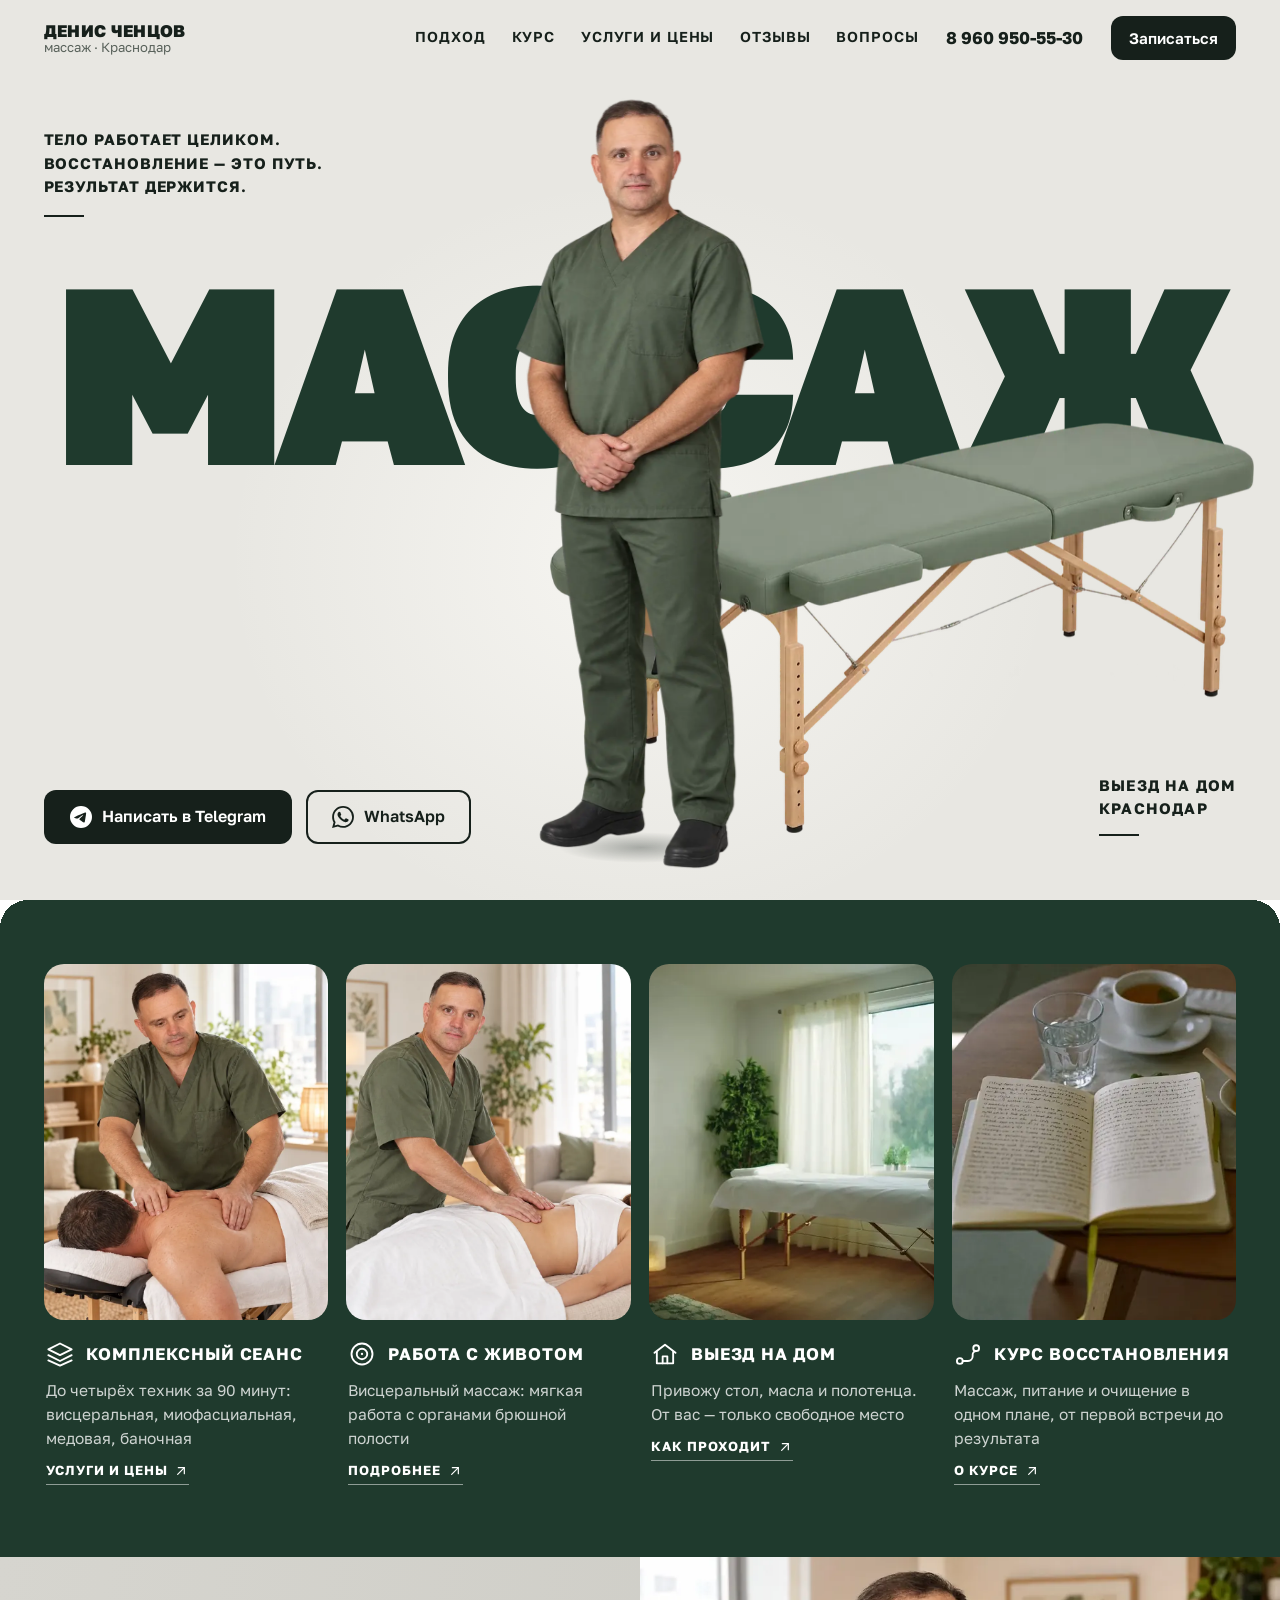
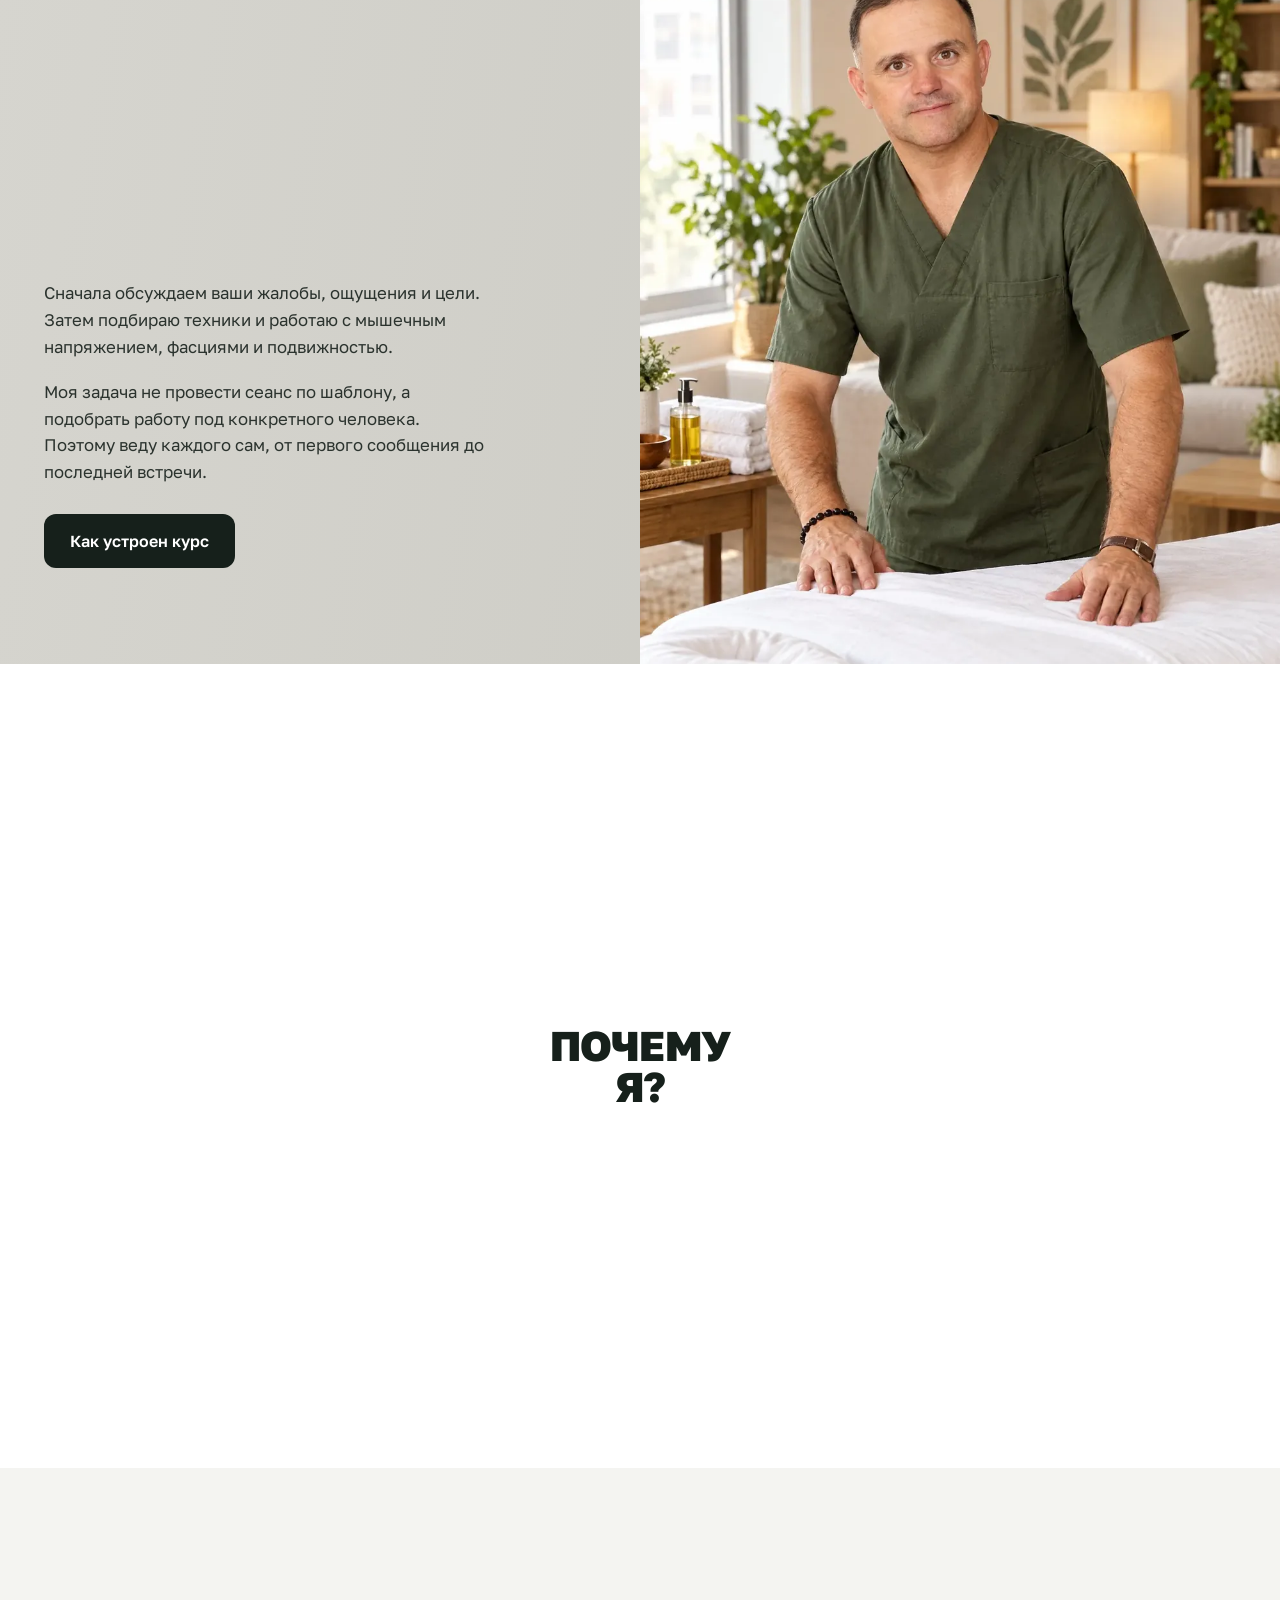
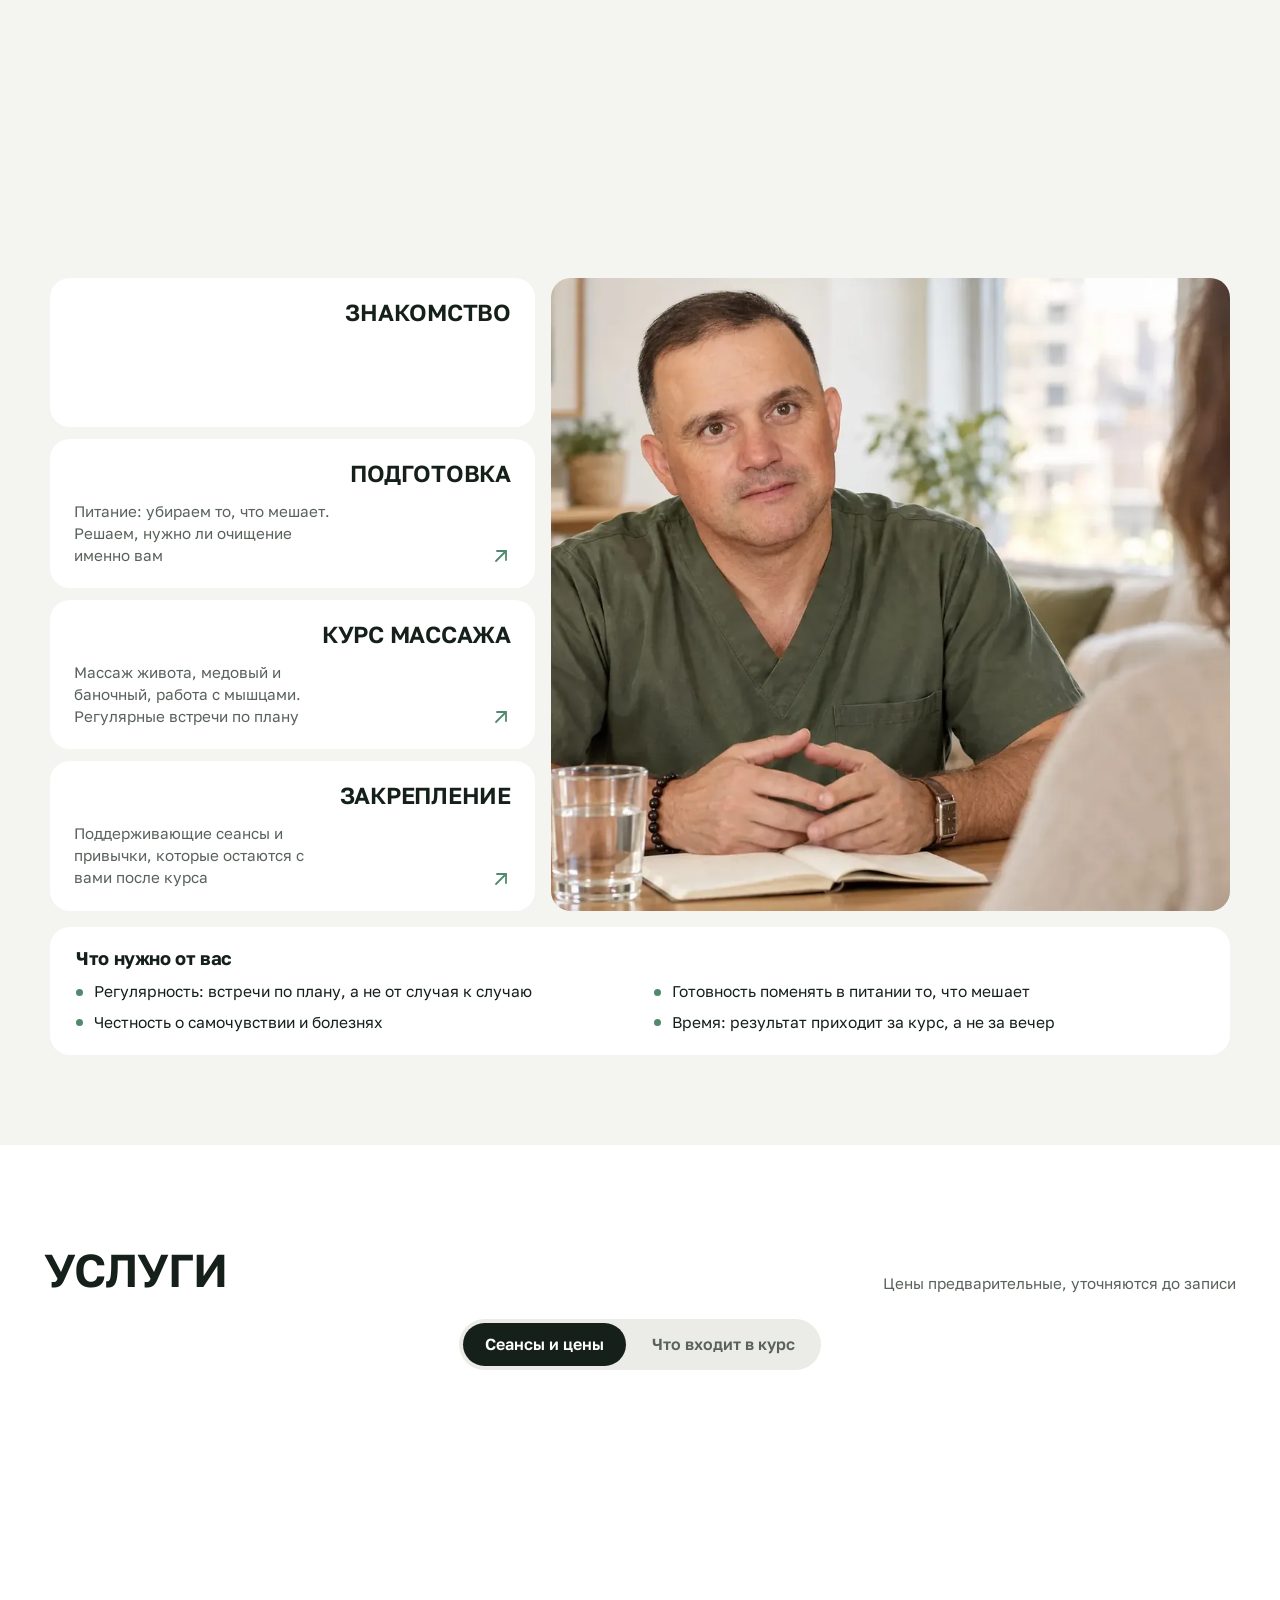
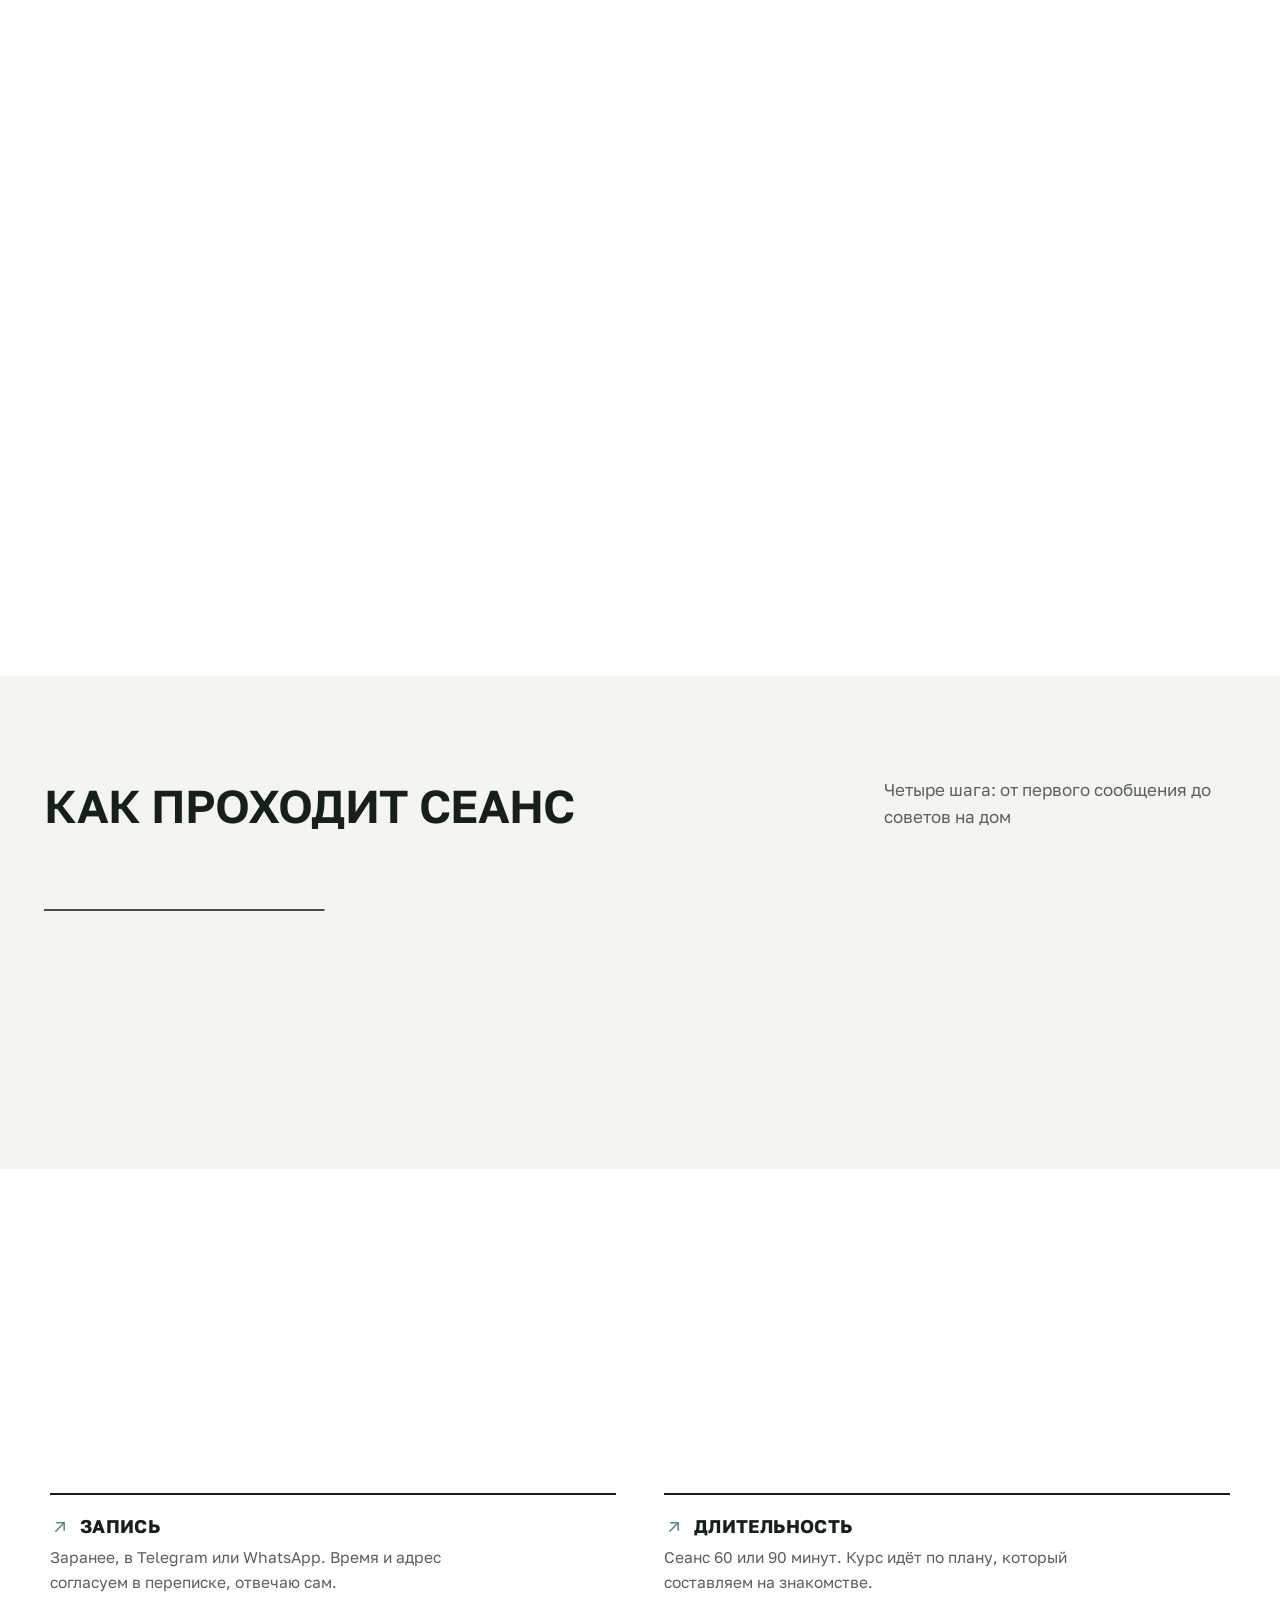
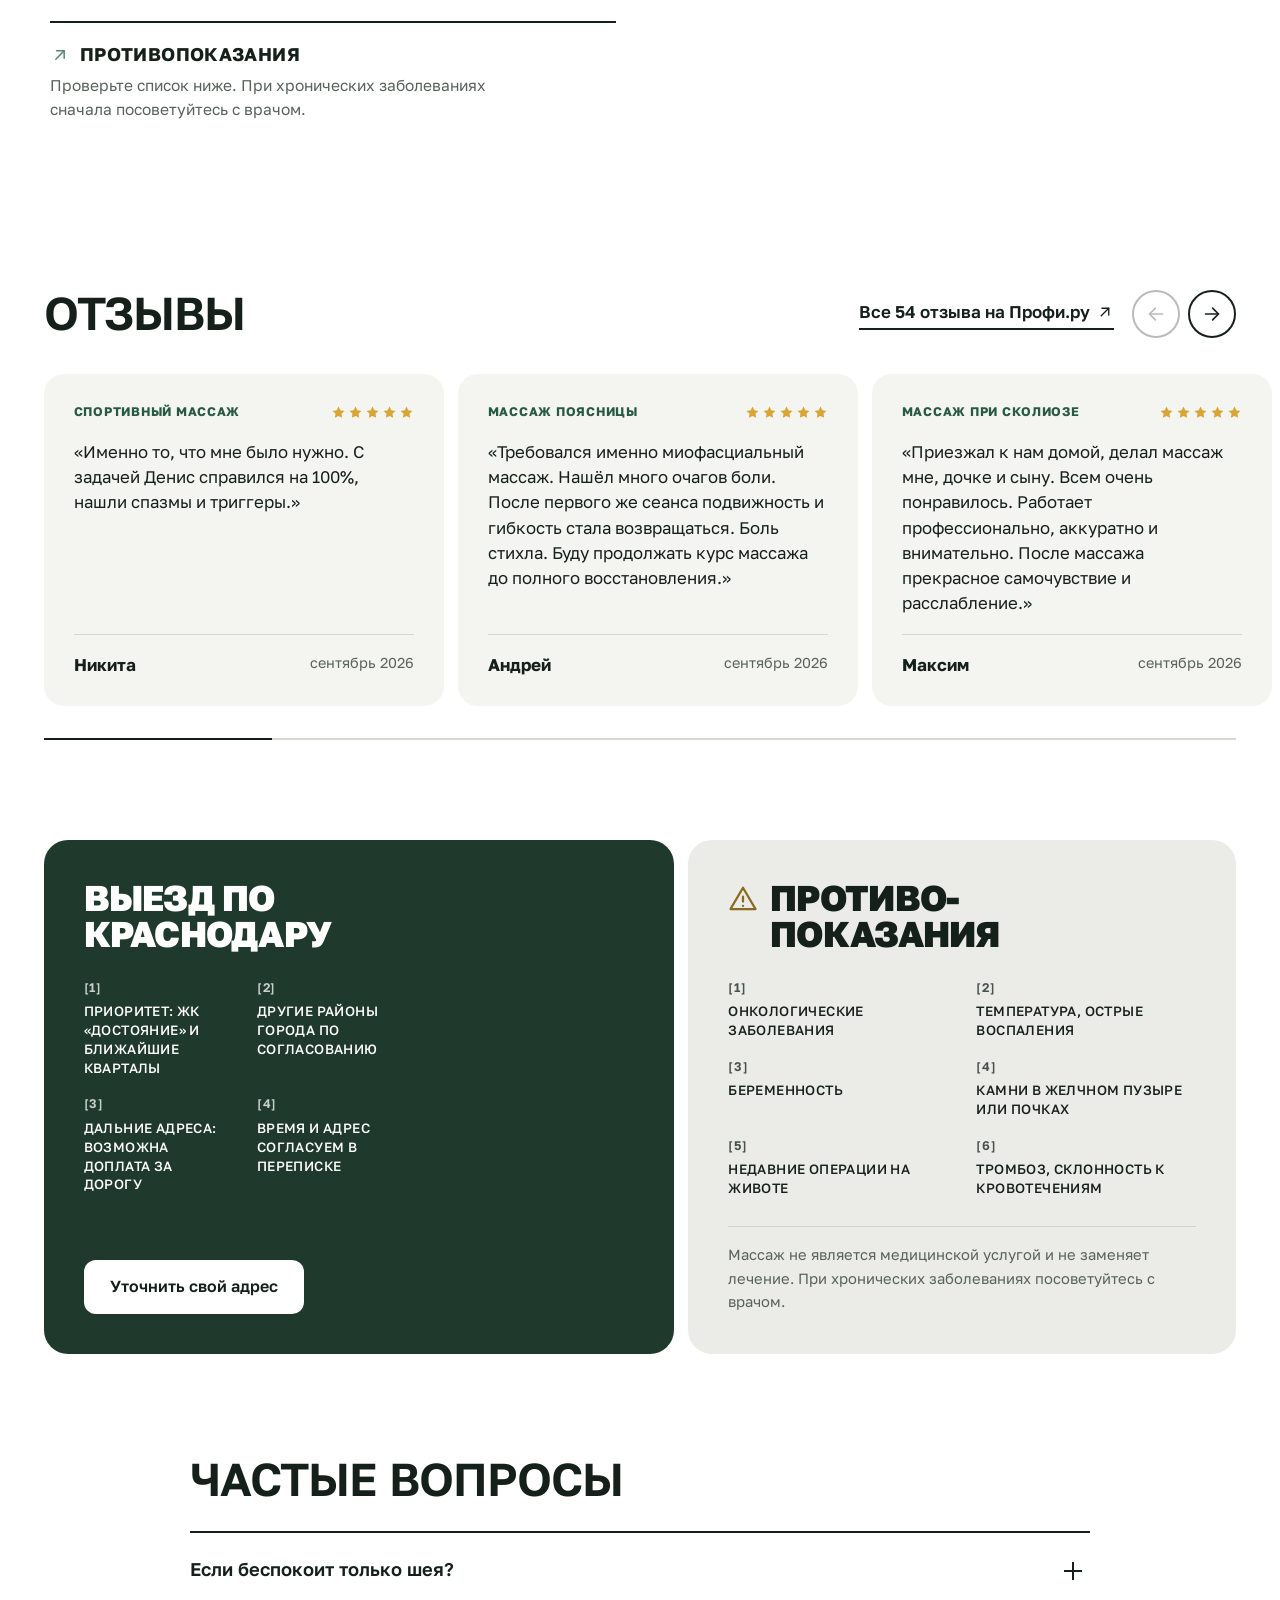
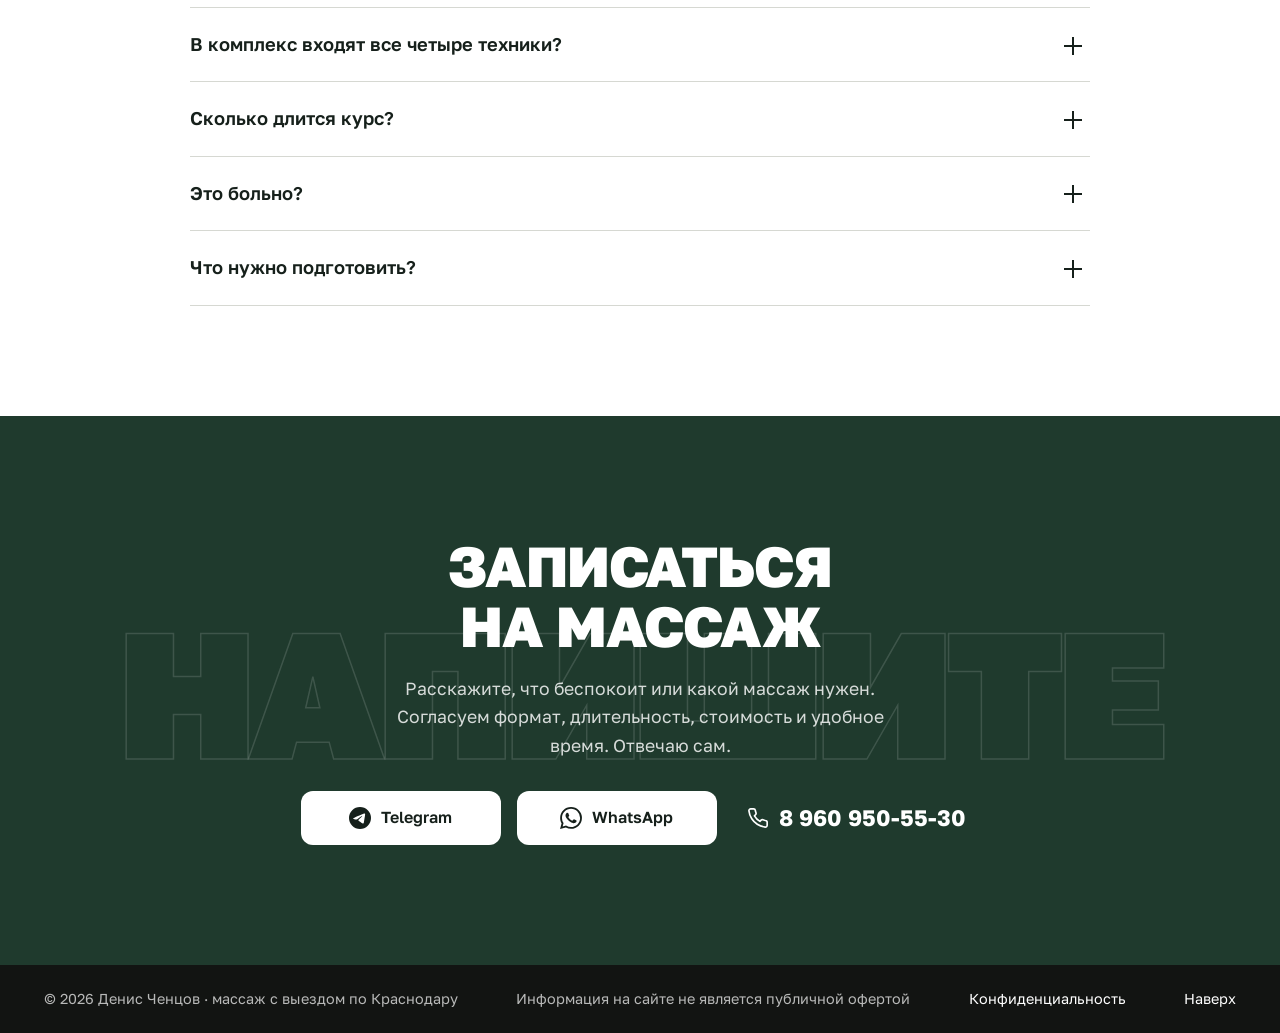
==== commit cf5f2cea: "Phone: panels fit the screen; five stars in reviews; official Telegram and WhatsApp glyphs Co-Author" ====
--- a/variants/v4/index.html
+++ b/variants/v4/index.html
@@ -25,7 +25,7 @@
   <link rel="icon" href="../../favicon.ico" sizes="32x32">
   <link rel="apple-touch-icon" href="../../assets/icons/icon-180.png">
   <link rel="manifest" href="../../assets/icons/site.webmanifest">
-  <link rel="stylesheet" href="style.css?v=20261017">
+  <link rel="stylesheet" href="style.css?v=20261017b">
 </head>
 <body>
   <div class="loader" data-loader aria-hidden="true">
@@ -37,10 +37,11 @@
     <symbol id="i-target" viewBox="0 0 24 24"><circle cx="12" cy="12" r="9"/><circle cx="12" cy="12" r="4.5"/><circle cx="12" cy="12" r="1" fill="currentColor" stroke="none"/></symbol>
     <symbol id="i-home" viewBox="0 0 24 24"><path d="M3 11l9-7 9 7"/><path d="M5 10v10h14V10"/><path d="M10 20v-6h4v6"/></symbol>
     <symbol id="i-route" viewBox="0 0 24 24"><circle cx="5" cy="18" r="2.5"/><circle cx="19" cy="7" r="2.5"/><path d="M7.5 18H12a4 4 0 0 0 4-4v-1.5a3 3 0 0 1 3-3"/></symbol>
-    <symbol id="i-send" viewBox="0 0 24 24"><path d="M21 3L10 14"/><path d="M21 3l-7 19-4-8-8-4 19-7z"/></symbol>
-    <symbol id="i-whatsapp" viewBox="0 0 24 24"><path d="M12 3a9 9 0 0 0-7.8 13.5L3 21l4.6-1.2A9 9 0 1 0 12 3z"/><path d="M9.3 8.6c.3-.3.8-.3 1 .1l.8 1.3c.2.3.1.7-.1.9l-.5.5c.6 1.1 1.4 1.9 2.5 2.5l.5-.5c.3-.3.7-.3.9-.1l1.3.8c.4.2.4.7.1 1l-.5.6c-.6.6-1.5.8-2.3.4a9.6 9.6 0 0 1-4.6-4.6c-.4-.8-.2-1.7.4-2.3z"/></symbol>
+    <symbol id="i-send" viewBox="0 0 24 24"><path fill="currentColor" stroke="none" d="M11.944 0A12 12 0 0 0 0 12a12 12 0 0 0 12 12 12 12 0 0 0 12-12A12 12 0 0 0 12 0a12 12 0 0 0-.056 0zm4.962 7.224c.1-.002.321.023.465.14a.506.506 0 0 1 .171.325c.016.093.036.306.02.472-.18 1.898-.962 6.502-1.36 8.627-.168.9-.499 1.201-.82 1.23-.696.065-1.225-.46-1.9-.902-1.056-.693-1.653-1.124-2.678-1.8-1.185-.78-.417-1.21.258-1.91.177-.184 3.247-2.977 3.307-3.23.007-.032.014-.15-.056-.212s-.174-.041-.249-.024c-.106.024-1.793 1.14-5.061 3.345-.48.33-.913.49-1.302.48-.428-.008-1.252-.241-1.865-.44-.752-.245-1.349-.374-1.297-.789.027-.216.325-.437.893-.663 3.498-1.524 5.83-2.529 6.998-3.014 3.332-1.386 4.025-1.627 4.476-1.635z"/></symbol>
+    <symbol id="i-whatsapp" viewBox="0 0 24 24"><path fill="currentColor" stroke="none" d="M17.472 14.382c-.297-.149-1.758-.867-2.03-.967-.273-.099-.471-.148-.67.15-.197.297-.767.966-.94 1.164-.173.199-.347.223-.644.075-.297-.15-1.255-.463-2.39-1.475-.883-.788-1.48-1.761-1.653-2.059-.173-.297-.018-.458.13-.606.134-.133.298-.347.446-.52.149-.174.198-.298.298-.497.099-.198.05-.371-.025-.52-.075-.149-.669-1.612-.916-2.207-.242-.579-.487-.5-.669-.51-.173-.008-.371-.01-.57-.01-.198 0-.52.074-.792.372-.272.297-1.04 1.016-1.04 2.479 0 1.462 1.065 2.875 1.213 3.074.149.198 2.096 3.2 5.077 4.487.709.306 1.262.489 1.694.625.712.227 1.36.195 1.871.118.571-.085 1.758-.719 2.006-1.413.248-.694.248-1.289.173-1.413-.074-.124-.272-.198-.57-.347m-5.421 7.403h-.004a9.87 9.87 0 0 1-5.031-1.378l-.361-.214-3.741.982.998-3.648-.235-.374a9.86 9.86 0 0 1-1.51-5.26c.001-5.45 4.436-9.884 9.888-9.884 2.64 0 5.122 1.03 6.988 2.898a9.825 9.825 0 0 1 2.893 6.994c-.003 5.45-4.437 9.885-9.885 9.885m8.413-18.297A11.815 11.815 0 0 0 12.05 0C5.495 0 .16 5.335.157 11.892c0 2.096.547 4.142 1.588 5.945L.057 24l6.305-1.654a11.882 11.882 0 0 0 5.683 1.448h.005c6.554 0 11.89-5.335 11.893-11.893a11.821 11.821 0 0 0-3.48-8.413z"/></symbol>
     <symbol id="i-phone" viewBox="0 0 24 24"><path d="M22 16.9v3a2 2 0 0 1-2.2 2 19.8 19.8 0 0 1-8.6-3.1 19.5 19.5 0 0 1-6-6A19.8 19.8 0 0 1 2.1 4.2 2 2 0 0 1 4.1 2h3a2 2 0 0 1 2 1.7c.1.9.4 1.8.7 2.6a2 2 0 0 1-.5 2.1L8.1 9.7a16 16 0 0 0 6 6l1.3-1.3a2 2 0 0 1 2.1-.4c.8.3 1.7.6 2.6.7A2 2 0 0 1 22 16.9z"/></symbol>
     <symbol id="i-alert" viewBox="0 0 24 24"><path d="M12 3l10 17H2L12 3z"/><path d="M12 10v4M12 17.5h.01"/></symbol>
+    <symbol id="i-star" viewBox="0 0 24 24"><path d="M12 2.5l2.9 6 6.6.9-4.8 4.6 1.2 6.5L12 17.4l-5.9 3.1 1.2-6.5L2.5 9.4l6.6-.9z"/></symbol>
     <symbol id="i-arrow" viewBox="0 0 24 24"><path d="M7 17 17 7"/><path d="M8 7h9v9"/></symbol>
   </svg>
 
@@ -317,22 +318,22 @@
         </div>
       </div>
       <div class="reviews__track" data-track tabindex="0" aria-label="Отзывы клиентов, листайте">
-        <blockquote class="review"><span class="review__tag">Спортивный массаж</span><p>Именно то, что мне было нужно. С задачей Денис справился на 100%, нашли спазмы и триггеры.</p><footer><strong>Никита</strong><span>сентябрь 2026</span></footer></blockquote>
-        <blockquote class="review"><span class="review__tag">Массаж поясницы</span><p>Требовался именно миофасциальный массаж. Нашёл много очагов боли. После первого же сеанса подвижность и гибкость стала возвращаться. Боль стихла. Буду продолжать курс массажа до полного восстановления.</p><footer><strong>Андрей</strong><span>сентябрь 2026</span></footer></blockquote>
-        <blockquote class="review"><span class="review__tag">Массаж при сколиозе</span><p>Приезжал к нам домой, делал массаж мне, дочке и сыну. Всем очень понравилось. Работает профессионально, аккуратно и внимательно. После массажа прекрасное самочувствие и расслабление.</p><footer><strong>Максим</strong><span>сентябрь 2026</span></footer></blockquote>
-        <blockquote class="review"><span class="review__tag">Лечебно-оздоровительный</span><p>Очень понравился массаж, сегодня был первый раз, уже даже после первого сеанса гораздо легче! Обязательно продолжу курс.</p><footer><strong>Ксения</strong><span>август 2026</span></footer></blockquote>
-        <blockquote class="review"><span class="review__tag">Массаж спины</span><p>Вовремя. Со своим столом и принадлежностями. Внимательно выслушал и был аккуратен. Но самое главное это массаж: щёлкались мышцы, перестала болеть спина за один приём.</p><footer><strong>Никита</strong><span>август 2026</span></footer></blockquote>
-        <blockquote class="review"><span class="review__tag">Массаж шеи</span><p>Меня долго мучали боли в шее и спине. Денис за один сеанс снял напряжение, появилась лёгкость, которой давно уже не было. Планирую продолжать курс.</p><footer><strong>Елена</strong><span>август 2026</span></footer></blockquote>
-        <blockquote class="review"><span class="review__tag">Массаж спины</span><p>Я очень давний и опытный «пользователь» массажей, много видел разных массажистов. Могу сказать, что этот парень знает, что делает, и делает всё профессионально.</p><footer><strong>Георгий</strong><span>июнь 2026</span></footer></blockquote>
-        <blockquote class="review"><span class="review__tag">Массаж поясницы</span><p>Внезапно утром возникла боль в пояснице. Денис оперативно приехал, сделал массаж, а вечером я уже смог играть на соревнованиях по баскетболу. Сейчас уже примерно десятый сеанс: выправилась спина, ушли боли в спине, плечах, шее и пояснице.</p><footer><strong>Артур</strong><span>май 2026</span></footer></blockquote>
-        <blockquote class="review"><span class="review__tag">Спортивный массаж</span><p>Отличный спортивный массаж. Все мышцы за час успел проработать, завтра пойду на тренировку с полными силами.</p><footer><strong>Камиль</strong><span>апрель 2026</span></footer></blockquote>
-        <blockquote class="review"><span class="review__tag">Массаж шеи и зоны декольте</span><p>Промял спину и шею так, как никто до этого не проминал. У меня даже плечи расправились после массажа. Очень вежливый и тактичный.</p><footer><strong>Наталья</strong><span>март 2026</span></footer></blockquote>
-        <blockquote class="review"><span class="review__tag">Массаж при остеохондрозе</span><p>Я мама в декрете с малышом, спина отваливается. Мастер приехал по первому зову. Массаж делал плотный, основательный, мышцы наконец-то расслабились. Очень выручил.</p><footer><strong>Вера</strong><span>март 2026</span></footer></blockquote>
-        <blockquote class="review"><span class="review__tag">Массаж спины</span><p>Очень внимательный к пациенту специалист. Больше дела, меньше слов. Проработал те зоны, которые обычно никто не отрабатывал. Однозначно на очень высоком уровне!</p><footer><strong>Антон</strong><span>февраль 2026</span></footer></blockquote>
-        <blockquote class="review"><span class="review__tag">Массаж при остеохондрозе</span><p>Приехал быстро, стол и всё необходимое с собой, классные горячие камни из базальта: я попросила, он привёз. Отличные крепкие, цепкие руки.</p><footer><strong>Мария</strong><span>декабрь 2025</span></footer></blockquote>
-        <blockquote class="review"><span class="review__tag">Массаж спины</span><p>Очень внимательный и знающий своё дело специалист. Мама очень довольна! Аккуратный, внимательный к пожеланиям, приятный в общении. Объясняет, отвечает на вопросы. Выкладывается по полной.</p><footer><strong>Мадлена</strong><span>декабрь 2025</span></footer></blockquote>
-        <blockquote class="review"><span class="review__tag">Лечебно-оздоровительный</span><p>Массаж у Дениса это искусство! Чутко ловит все напряжённые зоны на теле, расслабляя их. Благодаря большому опыту идеально подобрана техника расслабления и проработки напряжённых мышц.</p><footer><strong>Светлана</strong><span>декабрь 2025</span></footer></blockquote>
-        <blockquote class="review"><span class="review__tag">Массаж спины</span><p>Откликнулся сразу и приехал в этот же день. Вежливый, пунктуальный. Массаж на высшем уровне. Не отказался сразу второму человеку сделать массаж.</p><footer><strong>Нина</strong><span>декабрь 2025</span></footer></blockquote>
+        <blockquote class="review"><div class="review__head"><span class="review__tag">Спортивный массаж</span><span class="review__stars" aria-label="Оценка 5 из 5"><svg class="icon"><use href="#i-star"/></svg><svg class="icon"><use href="#i-star"/></svg><svg class="icon"><use href="#i-star"/></svg><svg class="icon"><use href="#i-star"/></svg><svg class="icon"><use href="#i-star"/></svg></span></div><p>Именно то, что мне было нужно. С задачей Денис справился на 100%, нашли спазмы и триггеры.</p><footer><strong>Никита</strong><span>сентябрь 2026</span></footer></blockquote>
+        <blockquote class="review"><div class="review__head"><span class="review__tag">Массаж поясницы</span><span class="review__stars" aria-label="Оценка 5 из 5"><svg class="icon"><use href="#i-star"/></svg><svg class="icon"><use href="#i-star"/></svg><svg class="icon"><use href="#i-star"/></svg><svg class="icon"><use href="#i-star"/></svg><svg class="icon"><use href="#i-star"/></svg></span></div><p>Требовался именно миофасциальный массаж. Нашёл много очагов боли. После первого же сеанса подвижность и гибкость стала возвращаться. Боль стихла. Буду продолжать курс массажа до полного восстановления.</p><footer><strong>Андрей</strong><span>сентябрь 2026</span></footer></blockquote>
+        <blockquote class="review"><div class="review__head"><span class="review__tag">Массаж при сколиозе</span><span class="review__stars" aria-label="Оценка 5 из 5"><svg class="icon"><use href="#i-star"/></svg><svg class="icon"><use href="#i-star"/></svg><svg class="icon"><use href="#i-star"/></svg><svg class="icon"><use href="#i-star"/></svg><svg class="icon"><use href="#i-star"/></svg></span></div><p>Приезжал к нам домой, делал массаж мне, дочке и сыну. Всем очень понравилось. Работает профессионально, аккуратно и внимательно. После массажа прекрасное самочувствие и расслабление.</p><footer><strong>Максим</strong><span>сентябрь 2026</span></footer></blockquote>
+        <blockquote class="review"><div class="review__head"><span class="review__tag">Лечебно-оздоровительный</span><span class="review__stars" aria-label="Оценка 5 из 5"><svg class="icon"><use href="#i-star"/></svg><svg class="icon"><use href="#i-star"/></svg><svg class="icon"><use href="#i-star"/></svg><svg class="icon"><use href="#i-star"/></svg><svg class="icon"><use href="#i-star"/></svg></span></div><p>Очень понравился массаж, сегодня был первый раз, уже даже после первого сеанса гораздо легче! Обязательно продолжу курс.</p><footer><strong>Ксения</strong><span>август 2026</span></footer></blockquote>
+        <blockquote class="review"><div class="review__head"><span class="review__tag">Массаж спины</span><span class="review__stars" aria-label="Оценка 5 из 5"><svg class="icon"><use href="#i-star"/></svg><svg class="icon"><use href="#i-star"/></svg><svg class="icon"><use href="#i-star"/></svg><svg class="icon"><use href="#i-star"/></svg><svg class="icon"><use href="#i-star"/></svg></span></div><p>Вовремя. Со своим столом и принадлежностями. Внимательно выслушал и был аккуратен. Но самое главное это массаж: щёлкались мышцы, перестала болеть спина за один приём.</p><footer><strong>Никита</strong><span>август 2026</span></footer></blockquote>
+        <blockquote class="review"><div class="review__head"><span class="review__tag">Массаж шеи</span><span class="review__stars" aria-label="Оценка 5 из 5"><svg class="icon"><use href="#i-star"/></svg><svg class="icon"><use href="#i-star"/></svg><svg class="icon"><use href="#i-star"/></svg><svg class="icon"><use href="#i-star"/></svg><svg class="icon"><use href="#i-star"/></svg></span></div><p>Меня долго мучали боли в шее и спине. Денис за один сеанс снял напряжение, появилась лёгкость, которой давно уже не было. Планирую продолжать курс.</p><footer><strong>Елена</strong><span>август 2026</span></footer></blockquote>
+        <blockquote class="review"><div class="review__head"><span class="review__tag">Массаж спины</span><span class="review__stars" aria-label="Оценка 5 из 5"><svg class="icon"><use href="#i-star"/></svg><svg class="icon"><use href="#i-star"/></svg><svg class="icon"><use href="#i-star"/></svg><svg class="icon"><use href="#i-star"/></svg><svg class="icon"><use href="#i-star"/></svg></span></div><p>Я очень давний и опытный «пользователь» массажей, много видел разных массажистов. Могу сказать, что этот парень знает, что делает, и делает всё профессионально.</p><footer><strong>Георгий</strong><span>июнь 2026</span></footer></blockquote>
+        <blockquote class="review"><div class="review__head"><span class="review__tag">Массаж поясницы</span><span class="review__stars" aria-label="Оценка 5 из 5"><svg class="icon"><use href="#i-star"/></svg><svg class="icon"><use href="#i-star"/></svg><svg class="icon"><use href="#i-star"/></svg><svg class="icon"><use href="#i-star"/></svg><svg class="icon"><use href="#i-star"/></svg></span></div><p>Внезапно утром возникла боль в пояснице. Денис оперативно приехал, сделал массаж, а вечером я уже смог играть на соревнованиях по баскетболу. Сейчас уже примерно десятый сеанс: выправилась спина, ушли боли в спине, плечах, шее и пояснице.</p><footer><strong>Артур</strong><span>май 2026</span></footer></blockquote>
+        <blockquote class="review"><div class="review__head"><span class="review__tag">Спортивный массаж</span><span class="review__stars" aria-label="Оценка 5 из 5"><svg class="icon"><use href="#i-star"/></svg><svg class="icon"><use href="#i-star"/></svg><svg class="icon"><use href="#i-star"/></svg><svg class="icon"><use href="#i-star"/></svg><svg class="icon"><use href="#i-star"/></svg></span></div><p>Отличный спортивный массаж. Все мышцы за час успел проработать, завтра пойду на тренировку с полными силами.</p><footer><strong>Камиль</strong><span>апрель 2026</span></footer></blockquote>
+        <blockquote class="review"><div class="review__head"><span class="review__tag">Массаж шеи и зоны декольте</span><span class="review__stars" aria-label="Оценка 5 из 5"><svg class="icon"><use href="#i-star"/></svg><svg class="icon"><use href="#i-star"/></svg><svg class="icon"><use href="#i-star"/></svg><svg class="icon"><use href="#i-star"/></svg><svg class="icon"><use href="#i-star"/></svg></span></div><p>Промял спину и шею так, как никто до этого не проминал. У меня даже плечи расправились после массажа. Очень вежливый и тактичный.</p><footer><strong>Наталья</strong><span>март 2026</span></footer></blockquote>
+        <blockquote class="review"><div class="review__head"><span class="review__tag">Массаж при остеохондрозе</span><span class="review__stars" aria-label="Оценка 5 из 5"><svg class="icon"><use href="#i-star"/></svg><svg class="icon"><use href="#i-star"/></svg><svg class="icon"><use href="#i-star"/></svg><svg class="icon"><use href="#i-star"/></svg><svg class="icon"><use href="#i-star"/></svg></span></div><p>Я мама в декрете с малышом, спина отваливается. Мастер приехал по первому зову. Массаж делал плотный, основательный, мышцы наконец-то расслабились. Очень выручил.</p><footer><strong>Вера</strong><span>март 2026</span></footer></blockquote>
+        <blockquote class="review"><div class="review__head"><span class="review__tag">Массаж спины</span><span class="review__stars" aria-label="Оценка 5 из 5"><svg class="icon"><use href="#i-star"/></svg><svg class="icon"><use href="#i-star"/></svg><svg class="icon"><use href="#i-star"/></svg><svg class="icon"><use href="#i-star"/></svg><svg class="icon"><use href="#i-star"/></svg></span></div><p>Очень внимательный к пациенту специалист. Больше дела, меньше слов. Проработал те зоны, которые обычно никто не отрабатывал. Однозначно на очень высоком уровне!</p><footer><strong>Антон</strong><span>февраль 2026</span></footer></blockquote>
+        <blockquote class="review"><div class="review__head"><span class="review__tag">Массаж при остеохондрозе</span><span class="review__stars" aria-label="Оценка 5 из 5"><svg class="icon"><use href="#i-star"/></svg><svg class="icon"><use href="#i-star"/></svg><svg class="icon"><use href="#i-star"/></svg><svg class="icon"><use href="#i-star"/></svg><svg class="icon"><use href="#i-star"/></svg></span></div><p>Приехал быстро, стол и всё необходимое с собой, классные горячие камни из базальта: я попросила, он привёз. Отличные крепкие, цепкие руки.</p><footer><strong>Мария</strong><span>декабрь 2025</span></footer></blockquote>
+        <blockquote class="review"><div class="review__head"><span class="review__tag">Массаж спины</span><span class="review__stars" aria-label="Оценка 5 из 5"><svg class="icon"><use href="#i-star"/></svg><svg class="icon"><use href="#i-star"/></svg><svg class="icon"><use href="#i-star"/></svg><svg class="icon"><use href="#i-star"/></svg><svg class="icon"><use href="#i-star"/></svg></span></div><p>Очень внимательный и знающий своё дело специалист. Мама очень довольна! Аккуратный, внимательный к пожеланиям, приятный в общении. Объясняет, отвечает на вопросы. Выкладывается по полной.</p><footer><strong>Мадлена</strong><span>декабрь 2025</span></footer></blockquote>
+        <blockquote class="review"><div class="review__head"><span class="review__tag">Лечебно-оздоровительный</span><span class="review__stars" aria-label="Оценка 5 из 5"><svg class="icon"><use href="#i-star"/></svg><svg class="icon"><use href="#i-star"/></svg><svg class="icon"><use href="#i-star"/></svg><svg class="icon"><use href="#i-star"/></svg><svg class="icon"><use href="#i-star"/></svg></span></div><p>Массаж у Дениса это искусство! Чутко ловит все напряжённые зоны на теле, расслабляя их. Благодаря большому опыту идеально подобрана техника расслабления и проработки напряжённых мышц.</p><footer><strong>Светлана</strong><span>декабрь 2025</span></footer></blockquote>
+        <blockquote class="review"><div class="review__head"><span class="review__tag">Массаж спины</span><span class="review__stars" aria-label="Оценка 5 из 5"><svg class="icon"><use href="#i-star"/></svg><svg class="icon"><use href="#i-star"/></svg><svg class="icon"><use href="#i-star"/></svg><svg class="icon"><use href="#i-star"/></svg><svg class="icon"><use href="#i-star"/></svg></span></div><p>Откликнулся сразу и приехал в этот же день. Вежливый, пунктуальный. Массаж на высшем уровне. Не отказался сразу второму человеку сделать массаж.</p><footer><strong>Нина</strong><span>декабрь 2025</span></footer></blockquote>
       </div>
       <div class="reviews__bar" aria-hidden="true"><span data-bar></span></div>
     </section>
@@ -351,7 +352,7 @@
         <a class="btn btn--light" href="#contact">Уточнить свой адрес</a>
       </article>
       <article class="panel panel--sand">
-        <h2><svg class="icon"><use href="#i-alert"/></svg>Противопоказания</h2>
+        <h2><svg class="icon"><use href="#i-alert"/></svg>Противо&shy;показания</h2>
         <ol class="panel__items">
           <li><b>[1]</b>Онкологические заболевания</li>
           <li><b>[2]</b>Температура, острые воспаления</li>
@@ -405,6 +406,6 @@
     <a href="https://wa.me/79609505530?text=%D0%97%D0%B4%D1%80%D0%B0%D0%B2%D1%81%D1%82%D0%B2%D1%83%D0%B9%D1%82%D0%B5%2C%20%D1%85%D0%BE%D1%87%D1%83%20%D0%B7%D0%B0%D0%BF%D0%B8%D1%81%D0%B0%D1%82%D1%8C%D1%81%D1%8F%20%D0%BD%D0%B0%20%D0%BC%D0%B0%D1%81%D1%81%D0%B0%D0%B6" target="_blank" rel="noopener"><svg class="icon"><use href="#i-whatsapp"/></svg>WhatsApp</a>
   </div>
 
-  <script src="script.js?v=20261017"></script>
+  <script src="script.js?v=20261017b"></script>
 </body>
 </html>
--- a/variants/v4/style.css
+++ b/variants/v4/style.css
@@ -343,6 +343,9 @@
 .reviews__track.is-dragging { cursor: grabbing; scroll-snap-type: none; user-select: none; }
 .reviews__track.is-dragging .review { pointer-events: none; }
 .review { flex: 0 0 min(400px, 82vw); scroll-snap-align: start; padding: 28px 30px; border-radius: var(--radius); background: var(--bg-2); display: flex; flex-direction: column; gap: 18px; }
+.review__head { display: flex; justify-content: space-between; align-items: center; gap: 10px; }
+.review__stars { display: inline-flex; gap: 2px; color: #d9a537; }
+.review__stars .icon { width: 15px; height: 15px; fill: currentColor; stroke: none; }
 .review__tag { font-size: .78rem; font-weight: 700; text-transform: uppercase; letter-spacing: .06em; color: var(--green-700); }
 .review p { font-size: 1.05rem; line-height: 1.5; }
 .review p::before { content: "«"; } .review p::after { content: "»"; }
@@ -449,7 +452,9 @@
   .how__list li { padding-top: 0; }
   .how__list li::before { display: block; left: -48px; top: 14px; transform: none; }
   .how__list b { position: static; padding: 0 0 4px; font-size: 2.4rem; background: none; }
-  .limits { grid-template-columns: 1fr; }
+  .limits { grid-template-columns: minmax(0, 1fr); }
+  .panel { min-width: 0; }
+  .panel h2 { min-width: 0; overflow-wrap: anywhere; }
   .story { grid-template-columns: 1fr; }
   .story__photo { aspect-ratio: 4 / 3; }
 }
@@ -511,7 +516,8 @@
   .reviews__ctl { width: 100%; justify-content: space-between; }
   .reviews__track { scroll-padding-inline: 16px; }
   .reviews__bar { margin-left: 16px; margin-right: 16px; }
-  .panel { padding: 26px 20px; grid-template-columns: 1fr; gap: 20px; }
+  .panel { padding: 26px 20px; grid-template-columns: minmax(0, 1fr); gap: 20px; }
+  .panel--sand h2 { font-size: 1.45rem; }
   .panel__photo { grid-column: 1; grid-row: auto; width: 100%; aspect-ratio: 4 / 5; max-width: 320px; }
   .panel__items, .panel--green .panel__items { grid-column: 1; grid-template-columns: 1fr; gap: 14px; }
   .panel .btn, .panel__note { grid-column: 1; }
